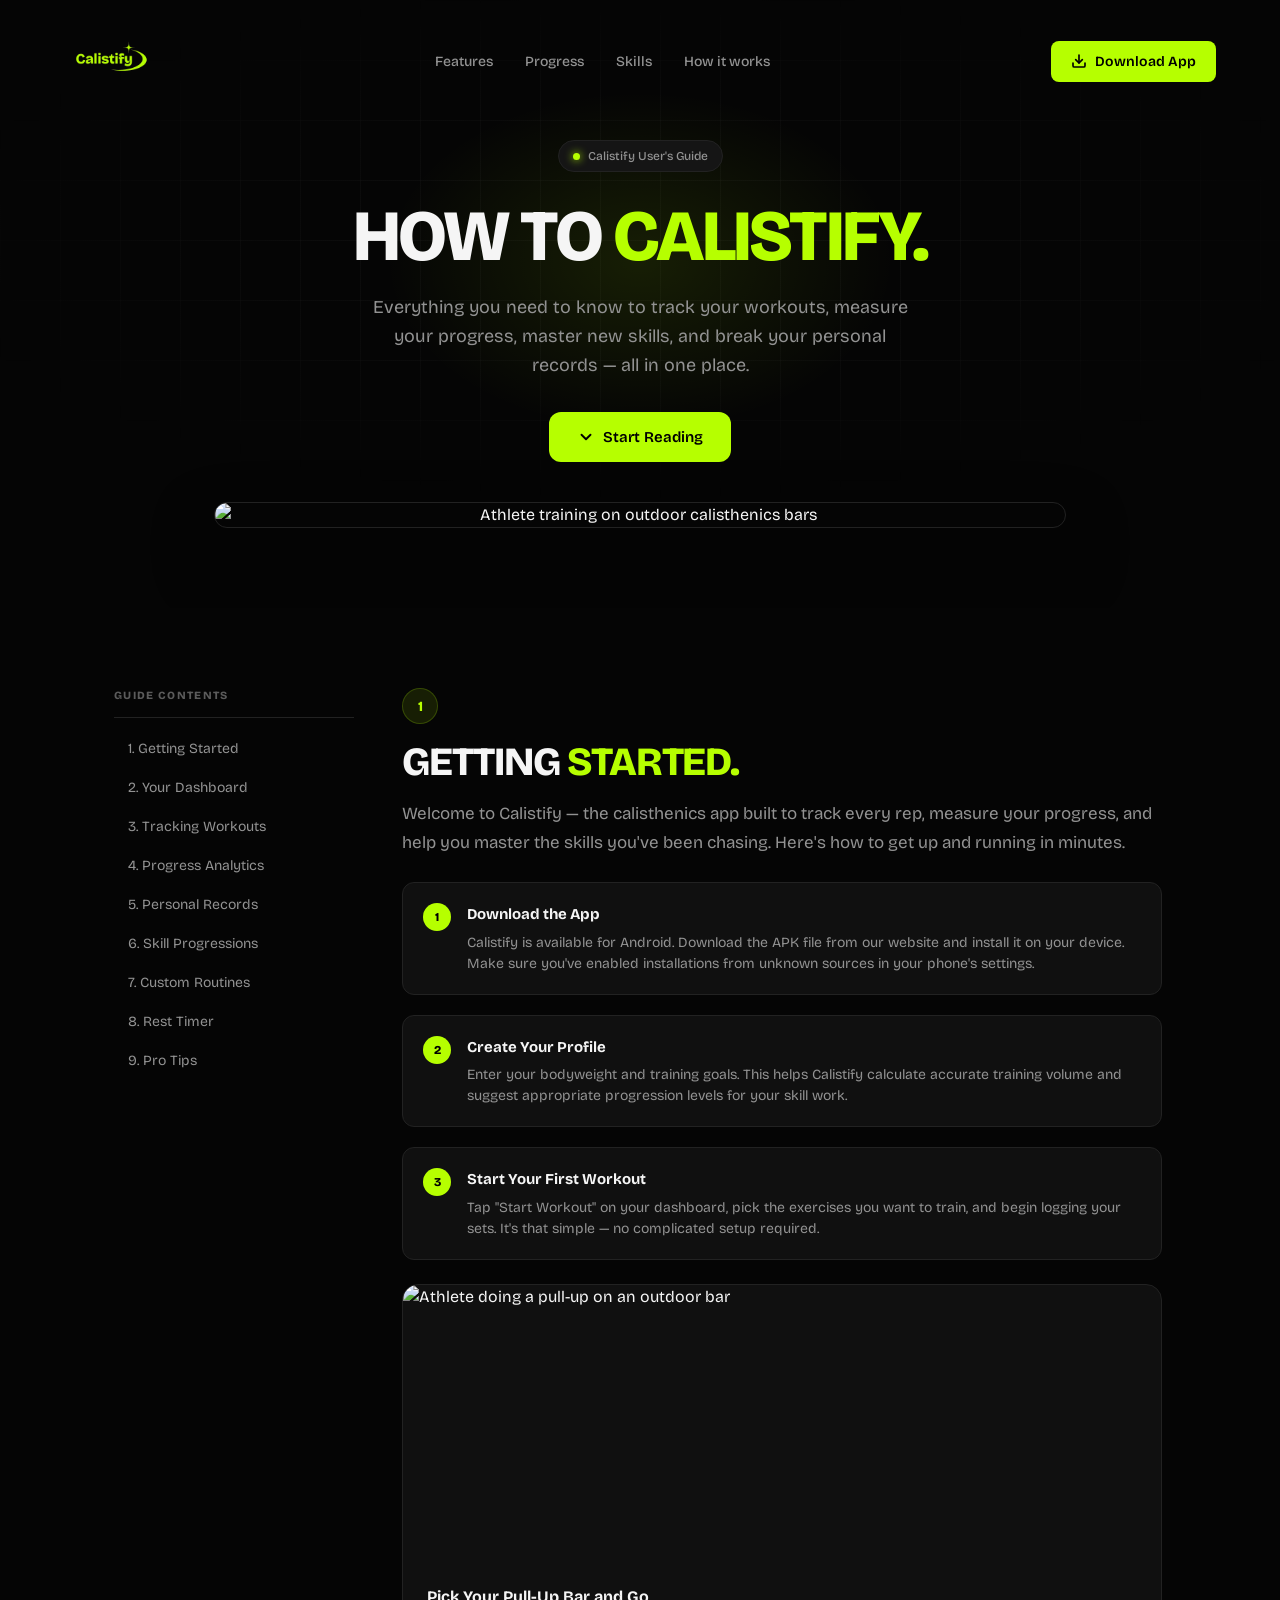
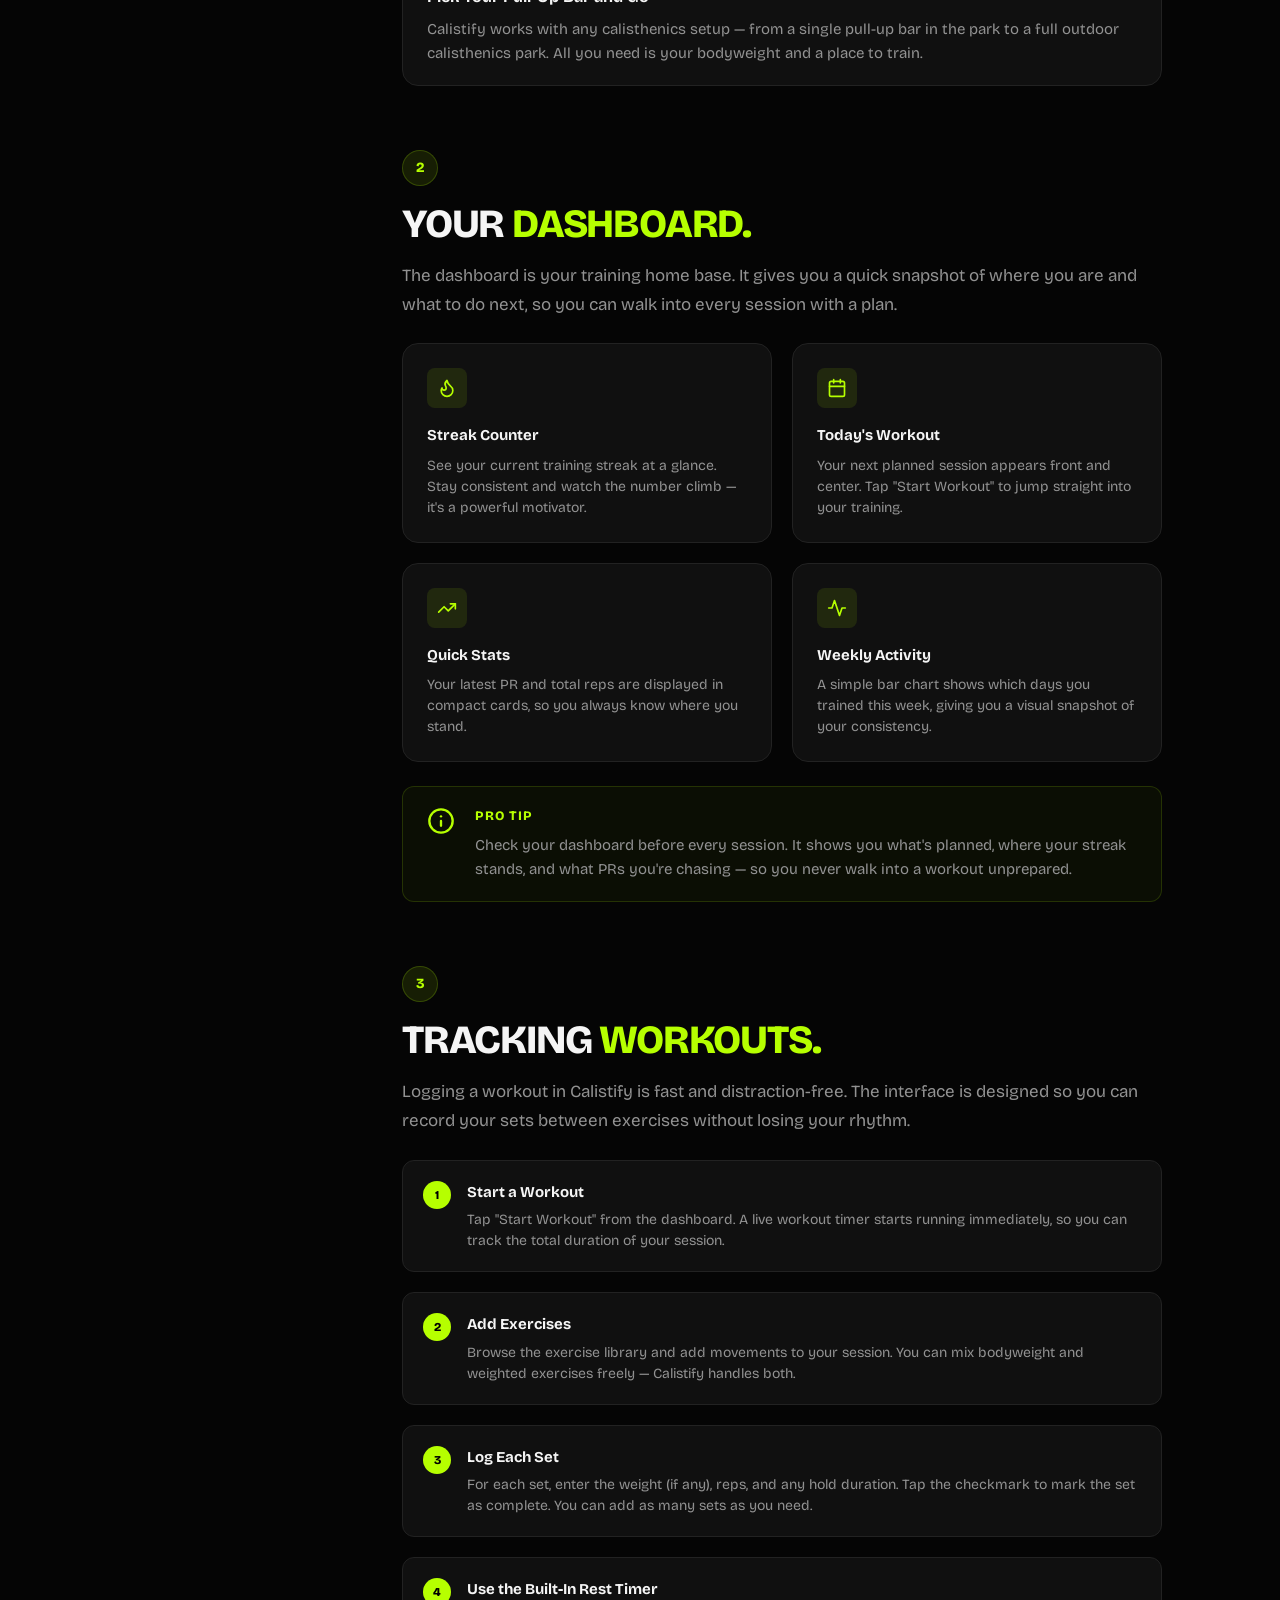
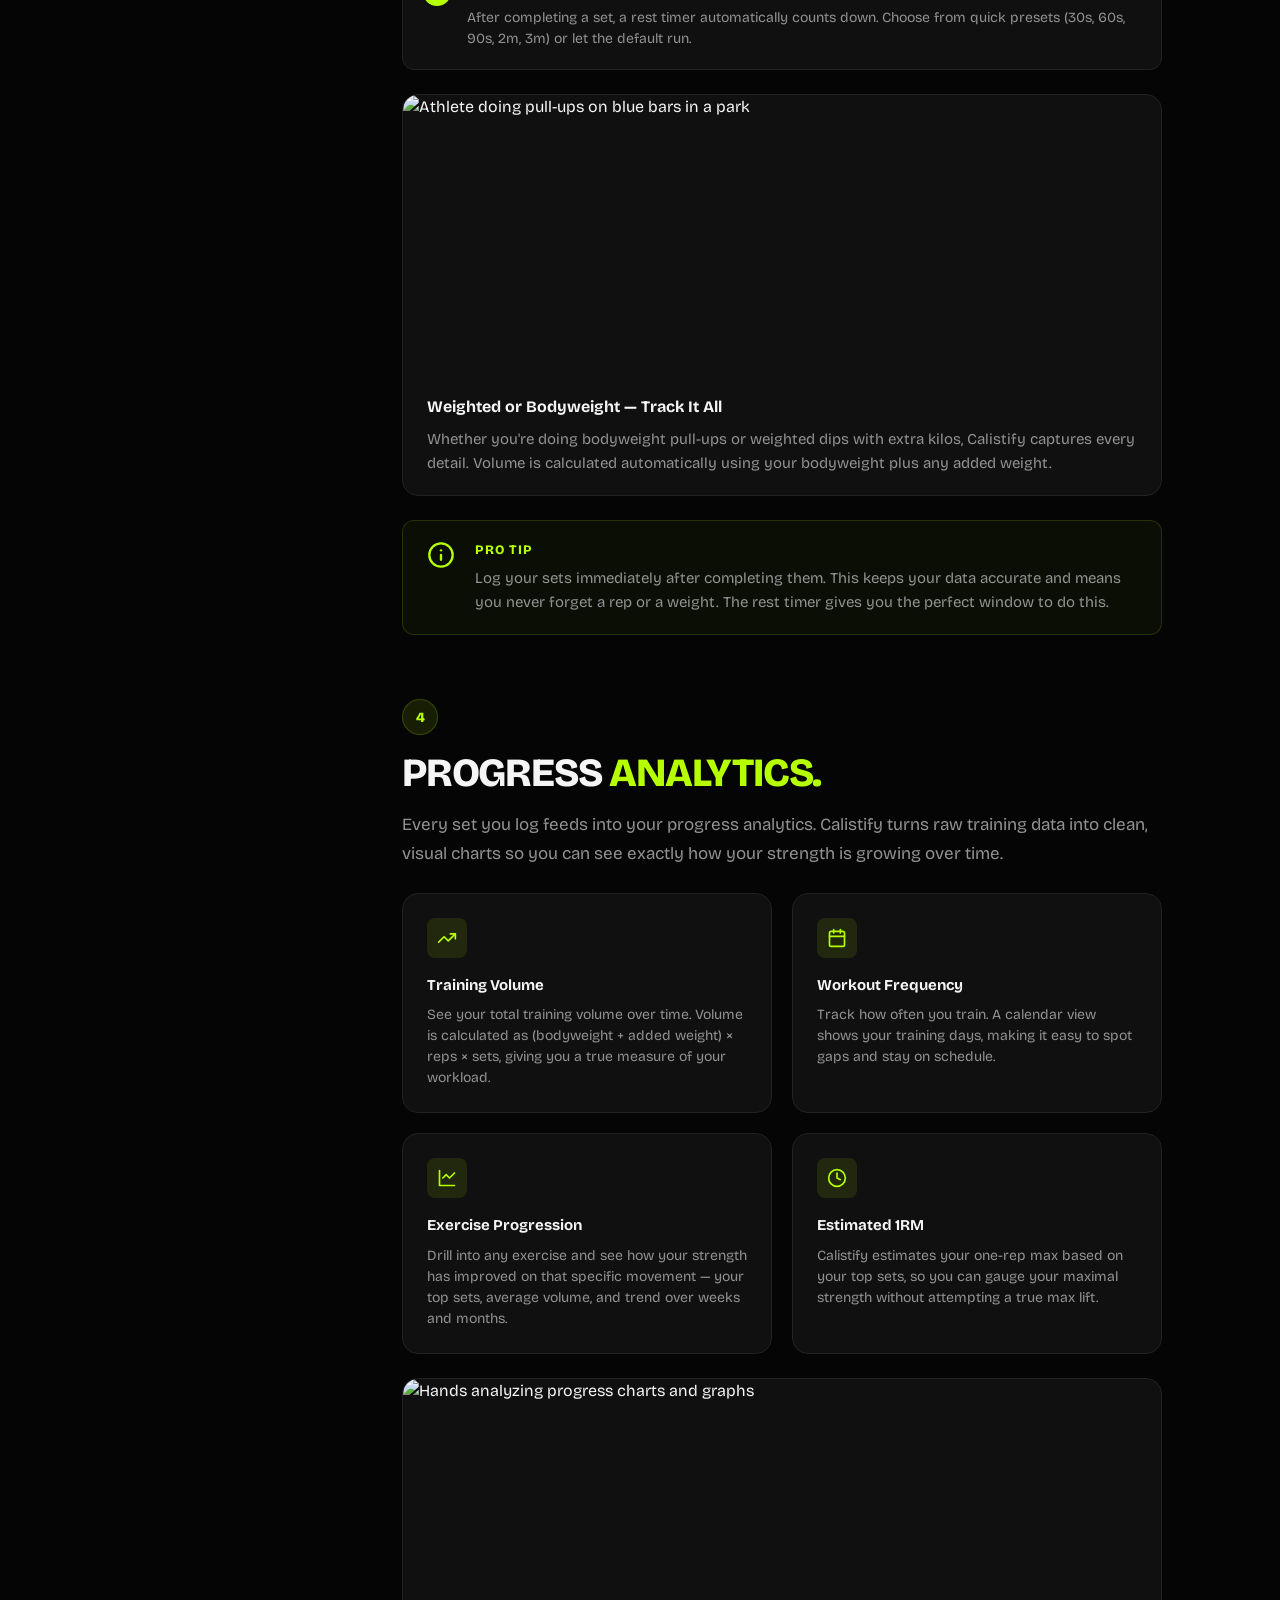
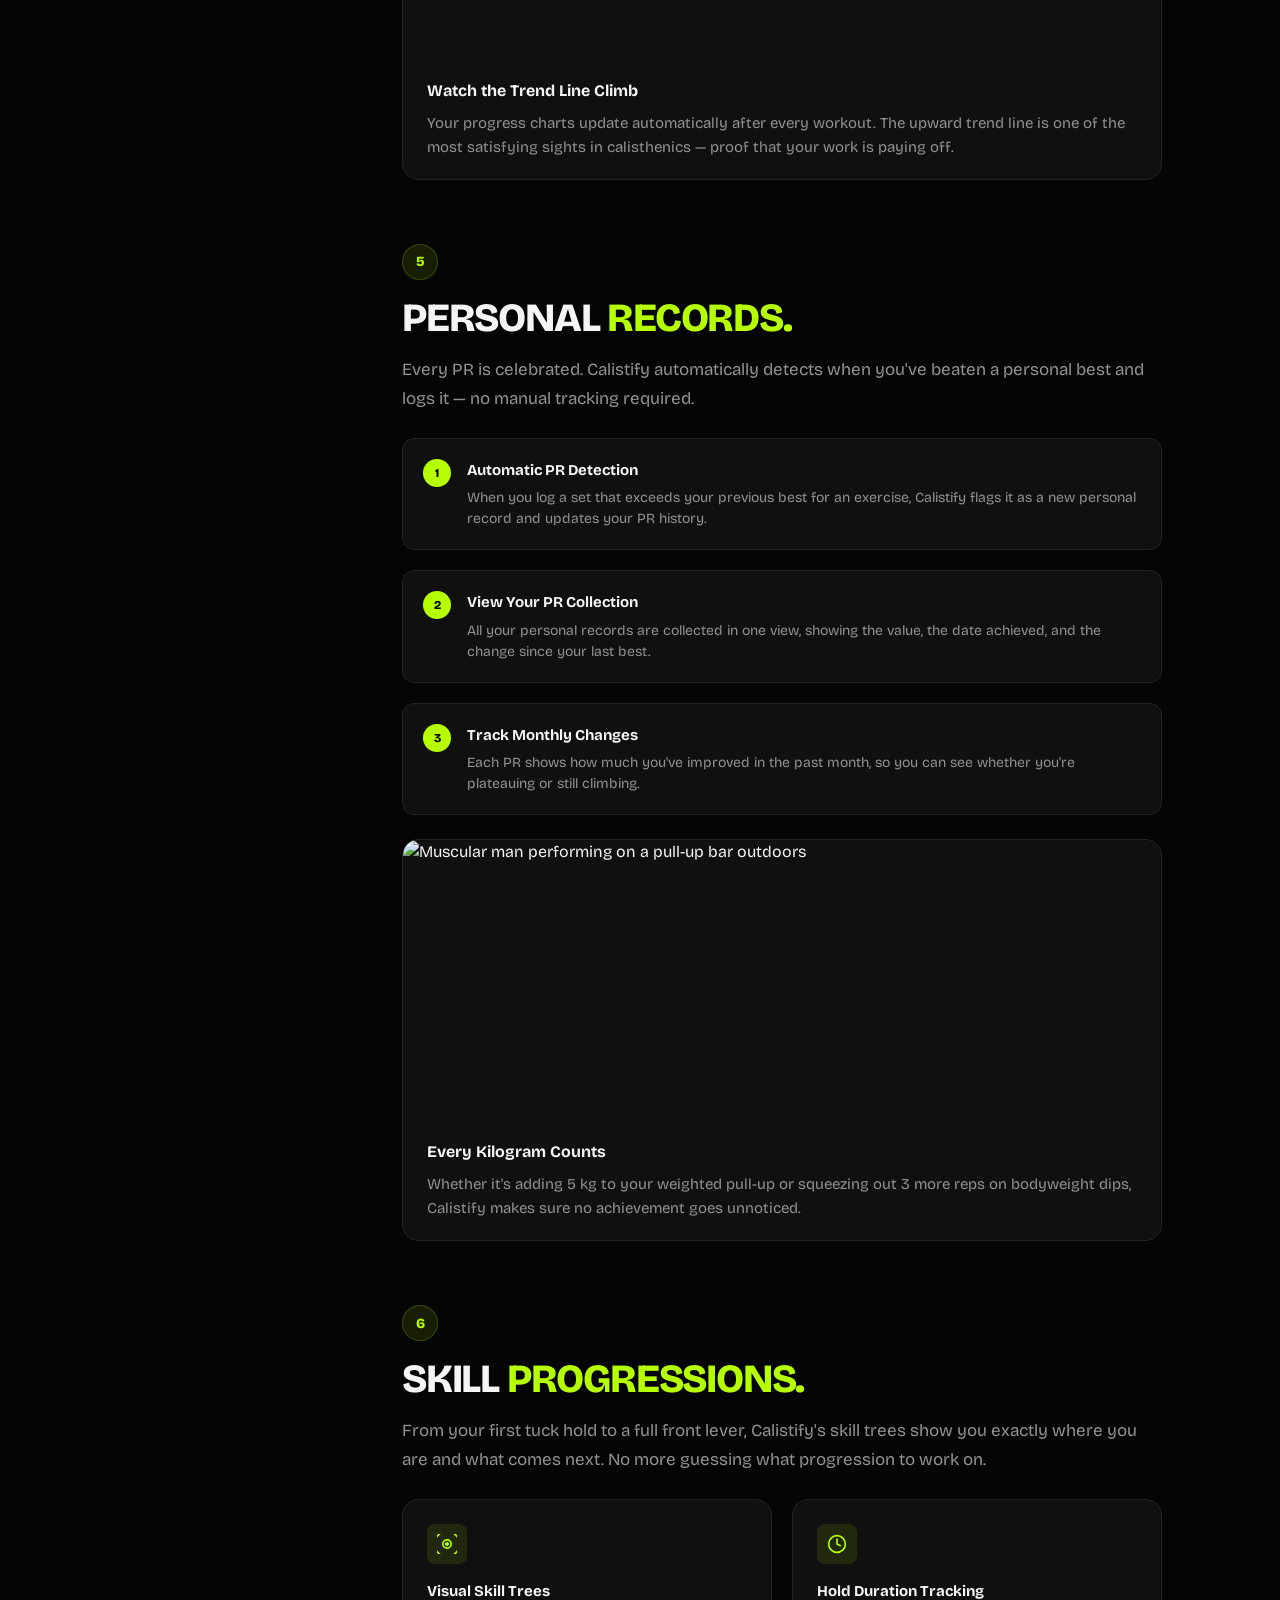
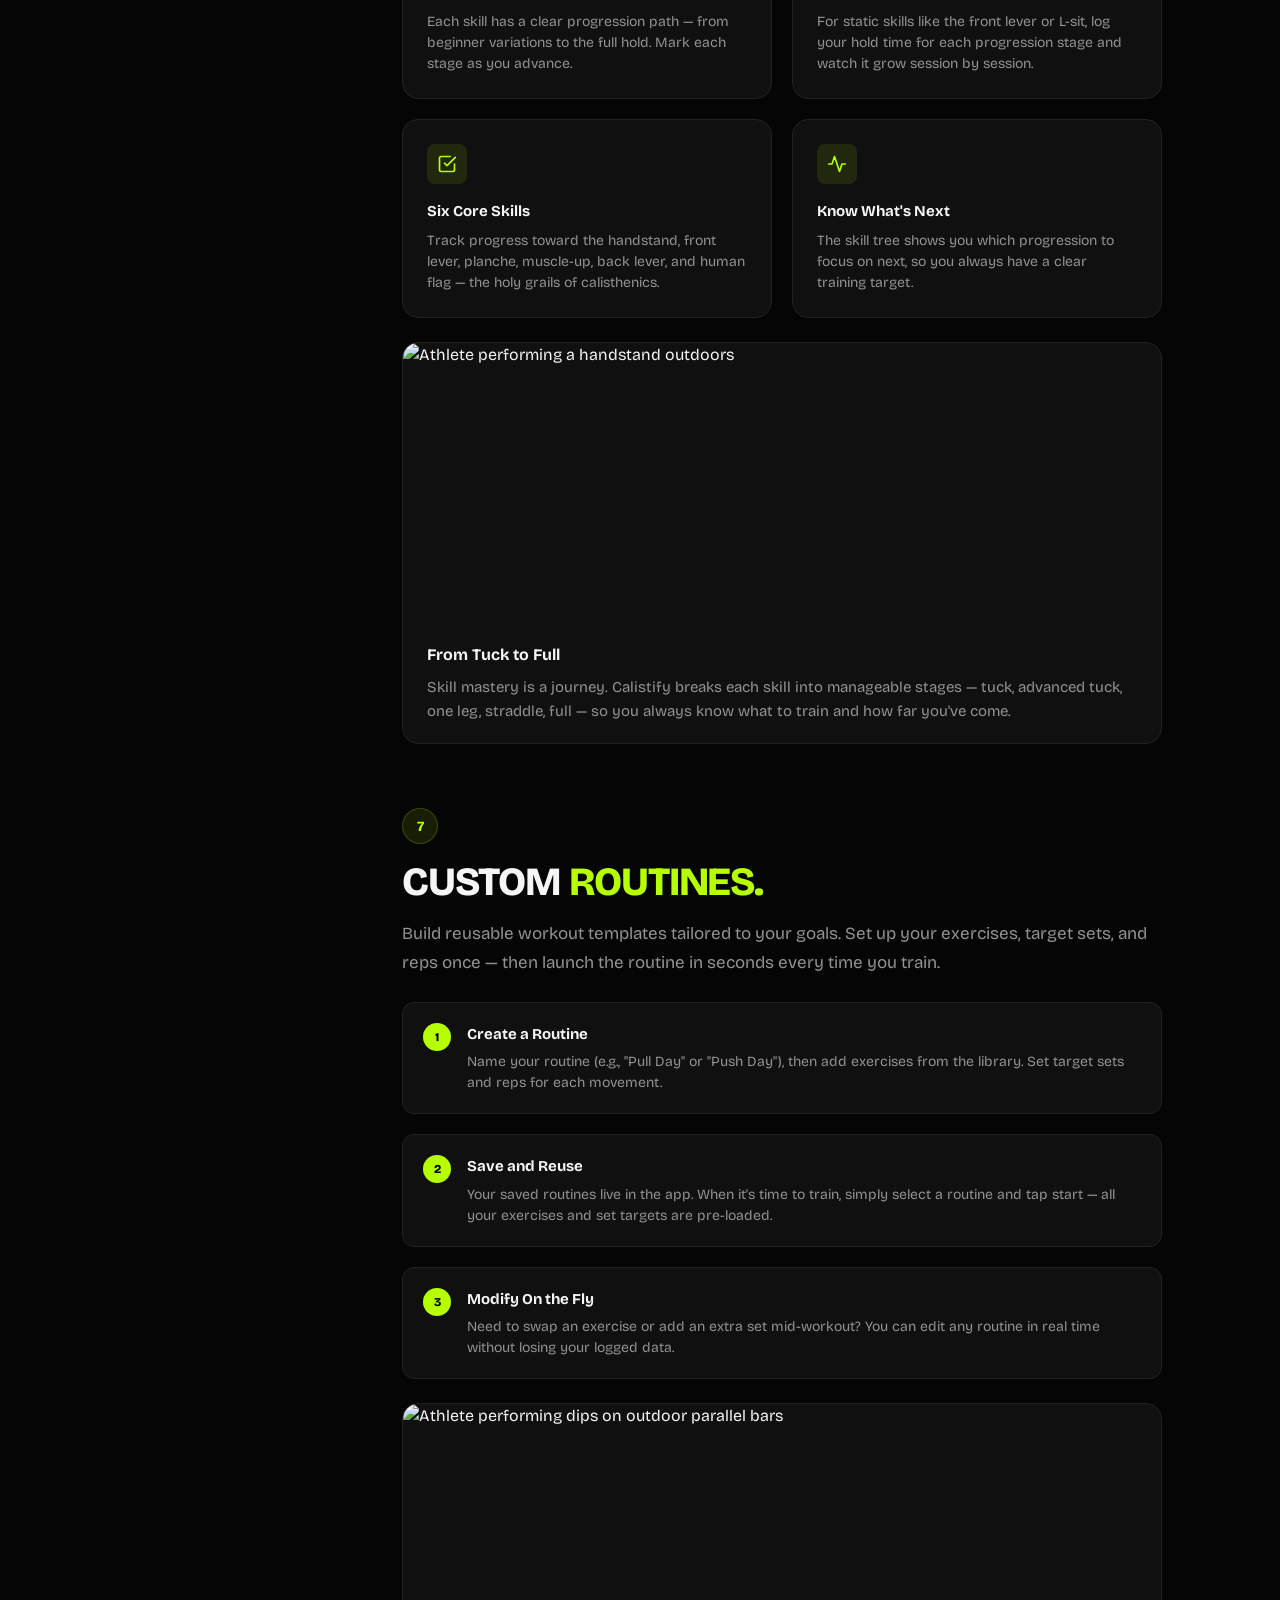
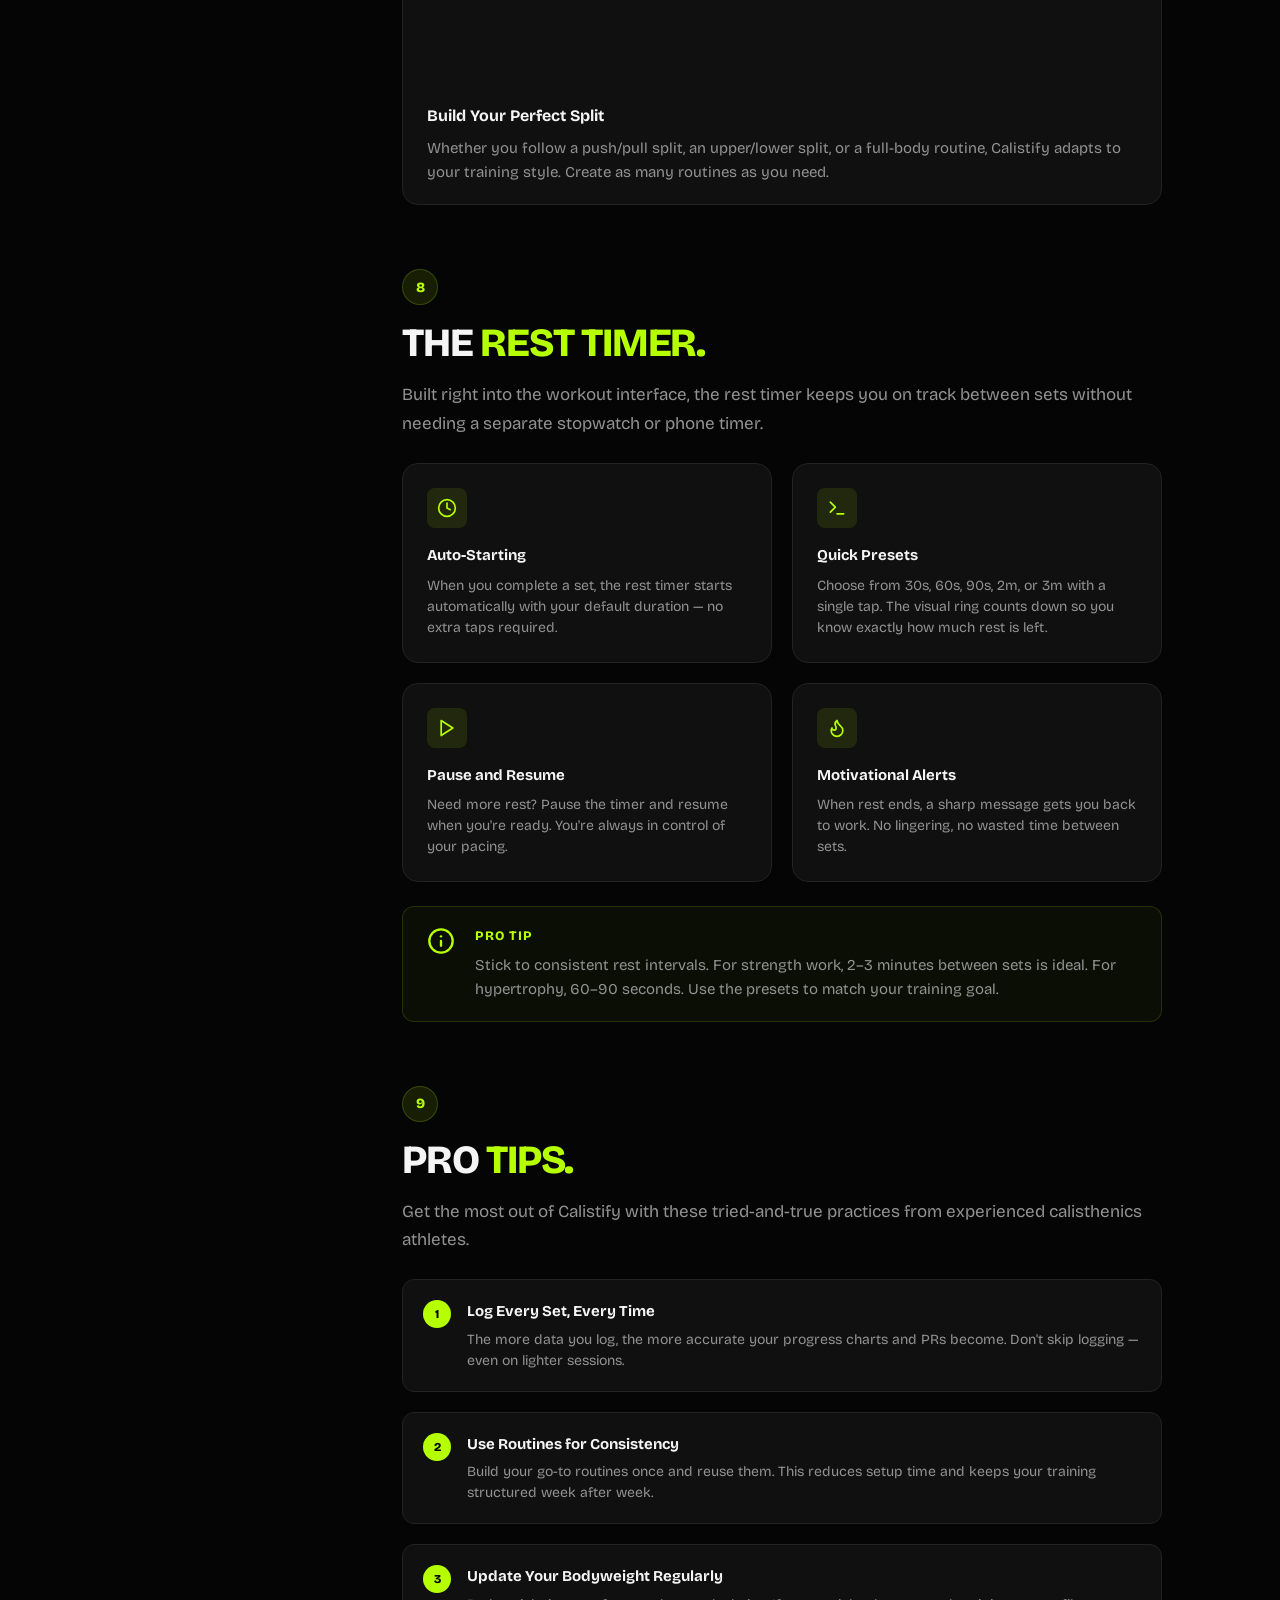
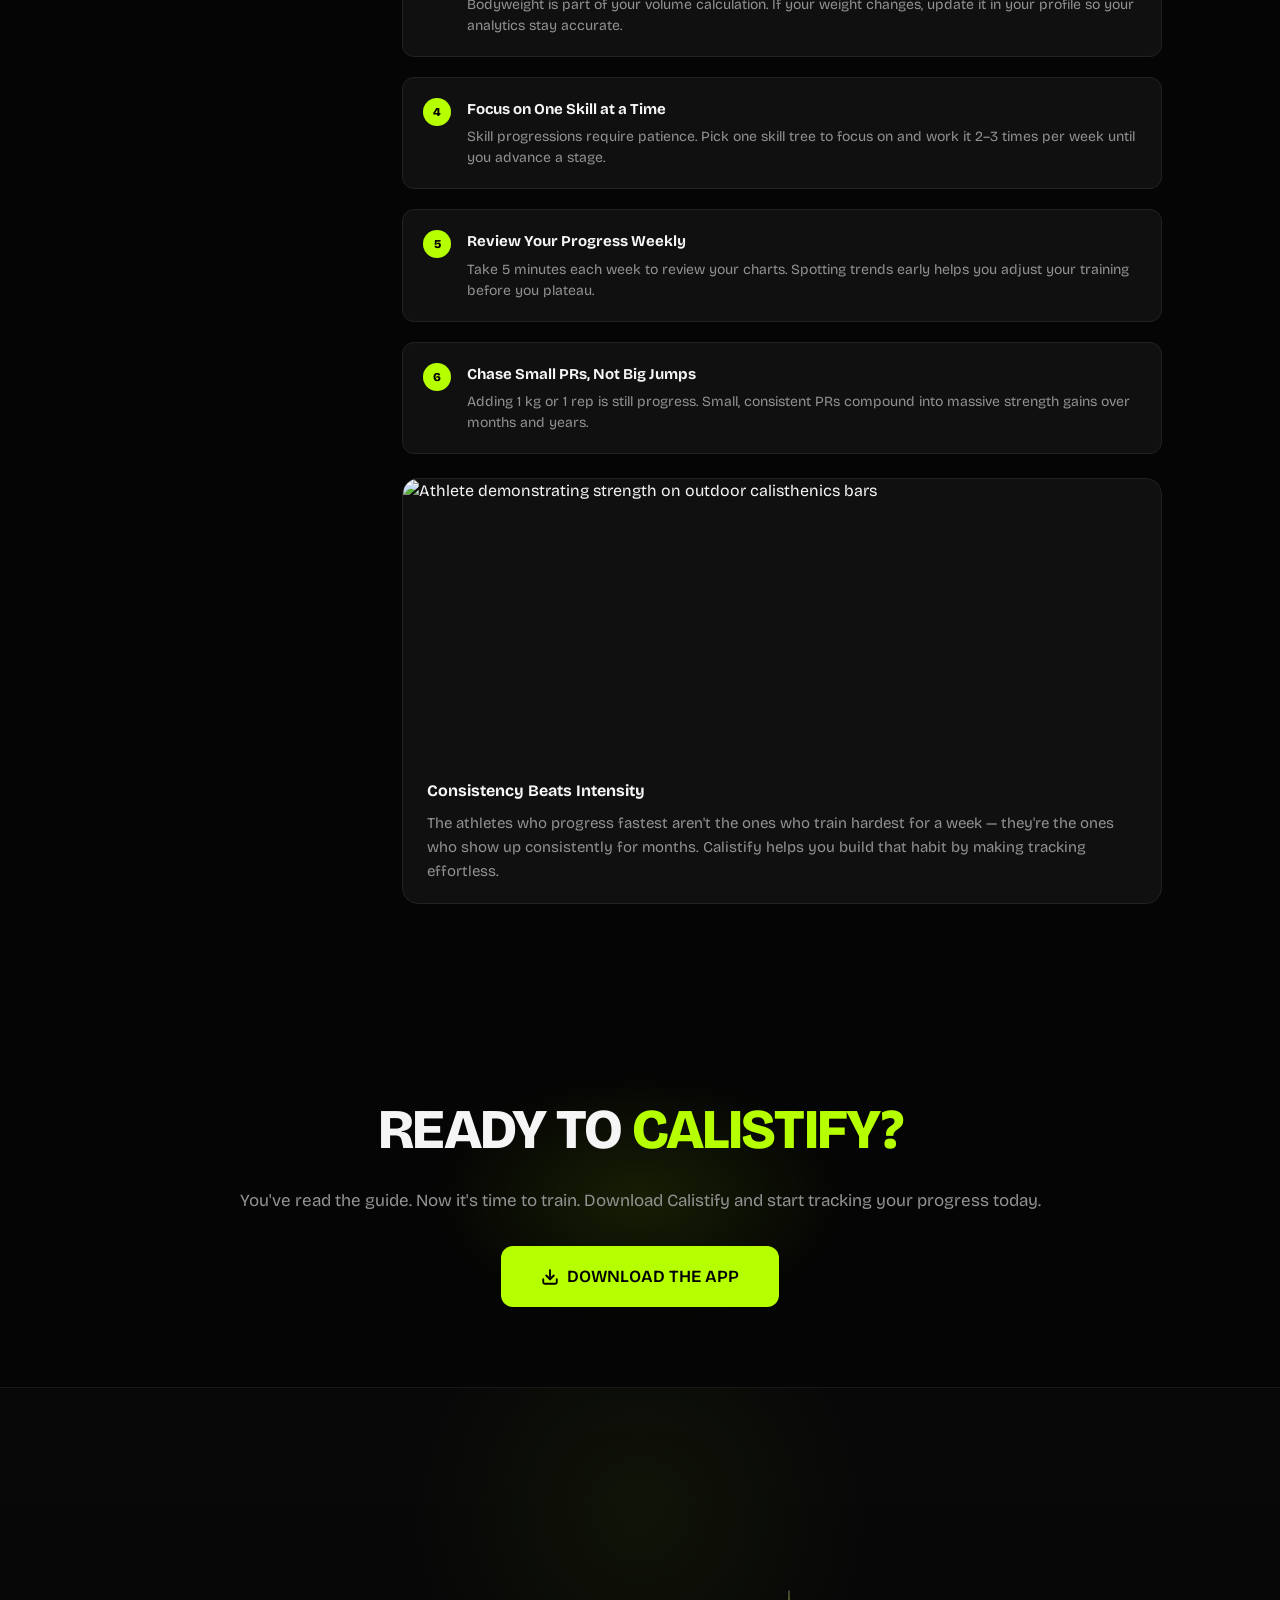
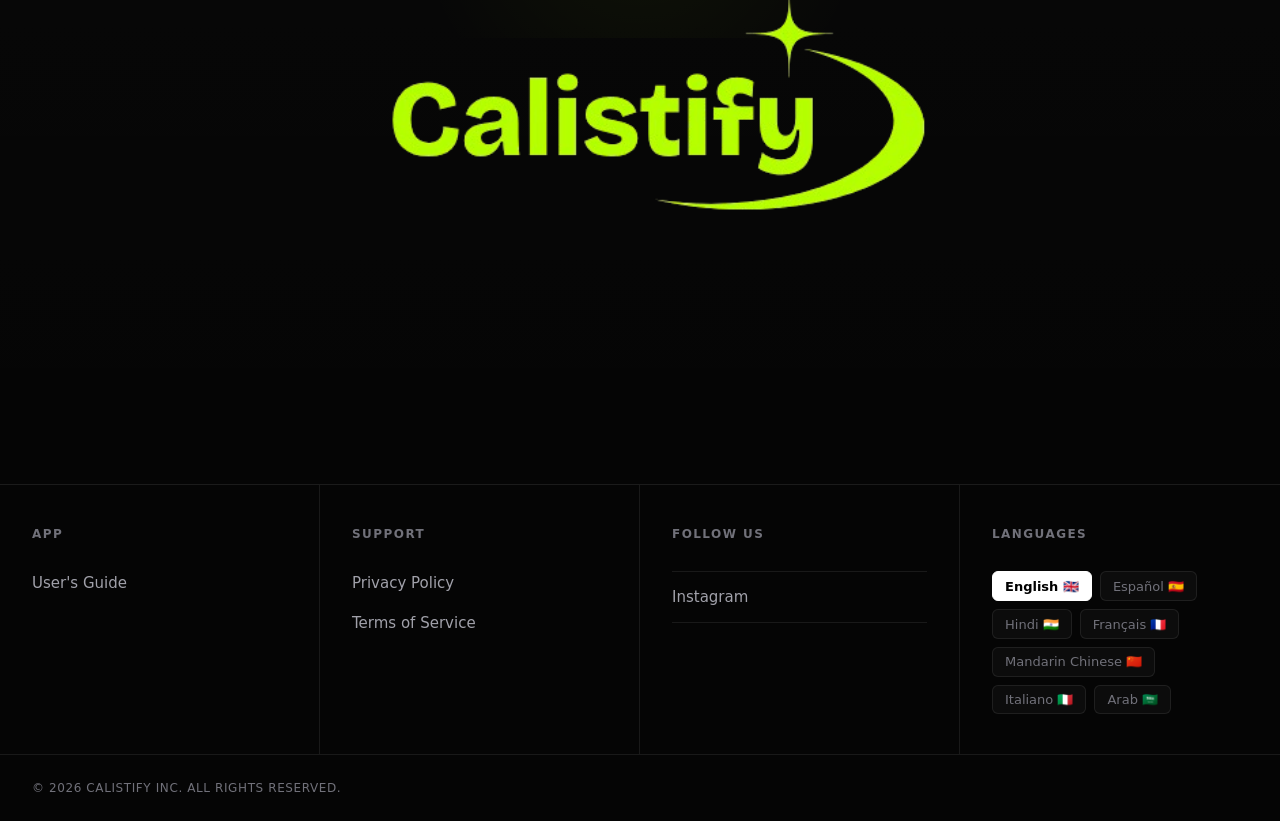
==== guide.html @ f13602c7 "Added guide.html" ====
<!doctype html>
<html lang="en">
<head>
    <meta charset="UTF-8" />
    <link rel="icon" type="image/svg+xml" href="./public/logo.png" />
    <meta name="viewport" content="width=device-width, initial-scale=1.0, viewport-fit=cover" />
    <title>User's Guide — Calistify</title>
    <meta name="description" content="Learn how to get the most out of Calistify — track workouts, monitor progress, master skills, and crush your personal records." />
    <link rel="preconnect" href="https://fonts.googleapis.com">
    <link rel="preconnect" href="https://fonts.gstatic.com" crossorigin>
    <link href="https://fonts.googleapis.com/css2?family=Bricolage+Grotesque:opsz,wght@12..96,200..800&display=swap" rel="stylesheet">
    <link rel="stylesheet" href="./css/style.css" />
</head>
<body>
    <!-- ============ NAVBAR ============ -->
    <nav id="navbar" class="navbar">
      <div class="nav-container">
        <a href="index.html#hero" class="nav-logo" aria-label="Calistify home">
          <img width="90" height="90" src="./public/logo-transparent.png" alt="Calistify logo" class="logo-icon" />
        </a>
        <div class="nav-links" id="navLinks">
          <a href="index.html#features" class="nav-link">Features</a>
          <a href="index.html#progress" class="nav-link">Progress</a>
          <a href="index.html#skills" class="nav-link">Skills</a>
          <a href="index.html#how-it-works" class="nav-link">How it works</a>
          <a href="index.html#download" class="nav-cta-mobile">Download App</a>
        </div>
        <a href="index.html#download" class="nav-cta">
          <svg width="16" height="16" viewBox="0 0 24 24" fill="none" stroke="currentColor" stroke-width="2.5" stroke-linecap="round" stroke-linejoin="round" aria-hidden="true"><path d="M21 15v4a2 2 0 0 1-2 2H5a2 2 0 0 1-2-2v-4"/><polyline points="7 10 12 15 17 10"/><line x1="12" y1="15" x2="12" y2="3"/></svg>
          Download App
        </a>
        <button class="nav-hamburger" id="hamburger" aria-label="Toggle menu" aria-expanded="false">
          <span></span><span></span><span></span>
        </button>
      </div>
    </nav>

    <!-- ============ GUIDE HERO ============ -->
    <section class="guide-hero">
      <div class="guide-hero-bg"></div>
      <div class="guide-hero-glow"></div>
      <div class="guide-hero-content">
        <div class="hero-badge reveal" style="margin: 0 auto 1.75rem;">
          <span class="pulse-dot"></span>
          <span>Calistify User's Guide</span>
        </div>
        <h1 class="guide-hero-title reveal" style="--delay:0.1s">
          HOW TO <span class="lime">CALISTIFY.</span>
        </h1>
        <p class="guide-hero-subtitle reveal" style="--delay:0.2s">
          Everything you need to know to track your workouts, measure your progress, master new skills, and break your personal records — all in one place.
        </p>
        <div class="reveal" style="--delay:0.3s">
          <a href="#getting-started" class="btn btn-primary">
            <svg width="18" height="18" viewBox="0 0 24 24" fill="none" stroke="currentColor" stroke-width="2.5" stroke-linecap="round" stroke-linejoin="round"><polyline points="6 9 12 15 18 9"/></svg>
            Start Reading
          </a>
        </div>
      </div>
      <div class="guide-hero-img reveal" style="--delay:0.4s">
        <img src="https://images.pexels.com/photos/8520080/pexels-photo-8520080.jpeg?auto=compress&cs=tinysrgb&h=650&w=940" alt="Athlete training on outdoor calisthenics bars" />
      </div>
    </section>

    <!-- ============ GUIDE BODY ============ -->
    <section class="guide-body">
      <div class="guide-layout">
        <!-- Sidebar -->
        <aside class="guide-sidebar">
          <p class="guide-sidebar-title">GUIDE CONTENTS</p>
          <ul id="guideNav">
            <li><a href="#gs-started" class="active">1. Getting Started</a></li>
            <li><a href="#gs-dashboard">2. Your Dashboard</a></li>
            <li><a href="#gs-tracking">3. Tracking Workouts</a></li>
            <li><a href="#gs-progress">4. Progress Analytics</a></li>
            <li><a href="#gs-records">5. Personal Records</a></li>
            <li><a href="#gs-skills">6. Skill Progressions</a></li>
            <li><a href="#gs-routines">7. Custom Routines</a></li>
            <li><a href="#gs-rest-timer">8. Rest Timer</a></li>
            <li><a href="#gs-tips">9. Pro Tips</a></li>
          </ul>
        </aside>

        <!-- Main content -->
        <div class="guide-content">
          <!-- 1. Getting Started -->
          <div class="guide-section reveal" id="gs-started">
            <span class="guide-section-num">1</span>
            <h2>GETTING <span class="lime">STARTED.</span></h2>
            <p>Welcome to Calistify — the calisthenics app built to track every rep, measure your progress, and help you master the skills you've been chasing. Here's how to get up and running in minutes.</p>

            <div class="guide-steps">
              <div class="guide-step">
                <span class="guide-step-num">1</span>
                <div class="guide-step-body">
                  <h4>Download the App</h4>
                  <p>Calistify is available for Android. Download the APK file from our website and install it on your device. Make sure you've enabled installations from unknown sources in your phone's settings.</p>
                </div>
              </div>
              <div class="guide-step">
                <span class="guide-step-num">2</span>
                <div class="guide-step-body">
                  <h4>Create Your Profile</h4>
                  <p>Enter your bodyweight and training goals. This helps Calistify calculate accurate training volume and suggest appropriate progression levels for your skill work.</p>
                </div>
              </div>
              <div class="guide-step">
                <span class="guide-step-num">3</span>
                <div class="guide-step-body">
                  <h4>Start Your First Workout</h4>
                  <p>Tap "Start Workout" on your dashboard, pick the exercises you want to train, and begin logging your sets. It's that simple — no complicated setup required.</p>
                </div>
              </div>
            </div>

            <div class="guide-img-card">
              <img src="https://images.pexels.com/photos/4803667/pexels-photo-4803667.jpeg?auto=compress&cs=tinysrgb&h=650&w=940" alt="Athlete doing a pull-up on an outdoor bar" />
              <div class="guide-img-card-body">
                <h4>Pick Your Pull-Up Bar and Go</h4>
                <p>Calistify works with any calisthenics setup — from a single pull-up bar in the park to a full outdoor calisthenics park. All you need is your bodyweight and a place to train.</p>
              </div>
            </div>
          </div>

          <!-- 2. Dashboard -->
          <div class="guide-section reveal" id="gs-dashboard">
            <span class="guide-section-num">2</span>
            <h2>YOUR <span class="lime">DASHBOARD.</span></h2>
            <p>The dashboard is your training home base. It gives you a quick snapshot of where you are and what to do next, so you can walk into every session with a plan.</p>

            <div class="guide-feature-grid">
              <div class="guide-feature-card">
                <div class="guide-feature-icon">
                  <svg width="20" height="20" viewBox="0 0 24 24" fill="none" stroke="currentColor" stroke-width="2" stroke-linecap="round" stroke-linejoin="round"><path d="M8.5 14.5A2.5 2.5 0 0 0 11 12c0-1.38-.5-2-1-3-1.072-2.143-.224-4.054 2-6 .5 2.5 2 4.9 4 6.5 2 1.6 3 3.5 3 5.5a7 7 0 1 1-14 0c0-1.153.433-2.294 1-3a2.5 2.5 0 0 0 2.5 2.5z"/></svg>
                </div>
                <h4>Streak Counter</h4>
                <p>See your current training streak at a glance. Stay consistent and watch the number climb — it's a powerful motivator.</p>
              </div>
              <div class="guide-feature-card">
                <div class="guide-feature-icon">
                  <svg width="20" height="20" viewBox="0 0 24 24" fill="none" stroke="currentColor" stroke-width="2" stroke-linecap="round" stroke-linejoin="round"><rect x="3" y="4" width="18" height="18" rx="2" ry="2"/><line x1="16" y1="2" x2="16" y2="6"/><line x1="8" y1="2" x2="8" y2="6"/><line x1="3" y1="10" x2="21" y2="10"/></svg>
                </div>
                <h4>Today's Workout</h4>
                <p>Your next planned session appears front and center. Tap "Start Workout" to jump straight into your training.</p>
              </div>
              <div class="guide-feature-card">
                <div class="guide-feature-icon">
                  <svg width="20" height="20" viewBox="0 0 24 24" fill="none" stroke="currentColor" stroke-width="2" stroke-linecap="round" stroke-linejoin="round"><polyline points="22 7 13.5 15.5 8.5 10.5 2 17"/><polyline points="16 7 22 7 22 13"/></svg>
                </div>
                <h4>Quick Stats</h4>
                <p>Your latest PR and total reps are displayed in compact cards, so you always know where you stand.</p>
              </div>
              <div class="guide-feature-card">
                <div class="guide-feature-icon">
                  <svg width="20" height="20" viewBox="0 0 24 24" fill="none" stroke="currentColor" stroke-width="2" stroke-linecap="round" stroke-linejoin="round"><path d="M22 12h-4l-3 9L9 3l-3 9H2"/></svg>
                </div>
                <h4>Weekly Activity</h4>
                <p>A simple bar chart shows which days you trained this week, giving you a visual snapshot of your consistency.</p>
              </div>
            </div>

            <div class="guide-tip">
              <div class="guide-tip-icon">
                <svg width="28" height="28" viewBox="0 0 24 24" fill="none" stroke="currentColor" stroke-width="2" stroke-linecap="round" stroke-linejoin="round"><circle cx="12" cy="12" r="10"/><line x1="12" y1="16" x2="12" y2="12"/><line x1="12" y1="8" x2="12.01" y2="8"/></svg>
              </div>
              <div class="guide-tip-body">
                <h4>PRO TIP</h4>
                <p>Check your dashboard before every session. It shows you what's planned, where your streak stands, and what PRs you're chasing — so you never walk into a workout unprepared.</p>
              </div>
            </div>
          </div>

          <!-- 3. Tracking Workouts -->
          <div class="guide-section reveal" id="gs-tracking">
            <span class="guide-section-num">3</span>
            <h2>TRACKING <span class="lime">WORKOUTS.</span></h2>
            <p>Logging a workout in Calistify is fast and distraction-free. The interface is designed so you can record your sets between exercises without losing your rhythm.</p>

            <div class="guide-steps">
              <div class="guide-step">
                <span class="guide-step-num">1</span>
                <div class="guide-step-body">
                  <h4>Start a Workout</h4>
                  <p>Tap "Start Workout" from the dashboard. A live workout timer starts running immediately, so you can track the total duration of your session.</p>
                </div>
              </div>
              <div class="guide-step">
                <span class="guide-step-num">2</span>
                <div class="guide-step-body">
                  <h4>Add Exercises</h4>
                  <p>Browse the exercise library and add movements to your session. You can mix bodyweight and weighted exercises freely — Calistify handles both.</p>
                </div>
              </div>
              <div class="guide-step">
                <span class="guide-step-num">3</span>
                <div class="guide-step-body">
                  <h4>Log Each Set</h4>
                  <p>For each set, enter the weight (if any), reps, and any hold duration. Tap the checkmark to mark the set as complete. You can add as many sets as you need.</p>
                </div>
              </div>
              <div class="guide-step">
                <span class="guide-step-num">4</span>
                <div class="guide-step-body">
                  <h4>Use the Built-In Rest Timer</h4>
                  <p>After completing a set, a rest timer automatically counts down. Choose from quick presets (30s, 60s, 90s, 2m, 3m) or let the default run.</p>
                </div>
              </div>
            </div>

            <div class="guide-img-card">
              <img src="https://images.pexels.com/photos/4803694/pexels-photo-4803694.jpeg?auto=compress&cs=tinysrgb&h=650&w=940" alt="Athlete doing pull-ups on blue bars in a park" />
              <div class="guide-img-card-body">
                <h4>Weighted or Bodyweight — Track It All</h4>
                <p>Whether you're doing bodyweight pull-ups or weighted dips with extra kilos, Calistify captures every detail. Volume is calculated automatically using your bodyweight plus any added weight.</p>
              </div>
            </div>

            <div class="guide-tip">
              <div class="guide-tip-icon">
                <svg width="28" height="28" viewBox="0 0 24 24" fill="none" stroke="currentColor" stroke-width="2" stroke-linecap="round" stroke-linejoin="round"><circle cx="12" cy="12" r="10"/><line x1="12" y1="16" x2="12" y2="12"/><line x1="12" y1="8" x2="12.01" y2="8"/></svg>
              </div>
              <div class="guide-tip-body">
                <h4>PRO TIP</h4>
                <p>Log your sets immediately after completing them. This keeps your data accurate and means you never forget a rep or a weight. The rest timer gives you the perfect window to do this.</p>
              </div>
            </div>
          </div>

          <!-- 4. Progress Analytics -->
          <div class="guide-section reveal" id="gs-progress">
            <span class="guide-section-num">4</span>
            <h2>PROGRESS <span class="lime">ANALYTICS.</span></h2>
            <p>Every set you log feeds into your progress analytics. Calistify turns raw training data into clean, visual charts so you can see exactly how your strength is growing over time.</p>

            <div class="guide-feature-grid">
              <div class="guide-feature-card">
                <div class="guide-feature-icon">
                  <svg width="20" height="20" viewBox="0 0 24 24" fill="none" stroke="currentColor" stroke-width="2" stroke-linecap="round" stroke-linejoin="round"><polyline points="22 7 13.5 15.5 8.5 10.5 2 17"/><polyline points="16 7 22 7 22 13"/></svg>
                </div>
                <h4>Training Volume</h4>
                <p>See your total training volume over time. Volume is calculated as (bodyweight + added weight) × reps × sets, giving you a true measure of your workload.</p>
              </div>
              <div class="guide-feature-card">
                <div class="guide-feature-icon">
                  <svg width="20" height="20" viewBox="0 0 24 24" fill="none" stroke="currentColor" stroke-width="2" stroke-linecap="round" stroke-linejoin="round"><rect x="3" y="4" width="18" height="18" rx="2" ry="2"/><line x1="16" y1="2" x2="16" y2="6"/><line x1="8" y1="2" x2="8" y2="6"/><line x1="3" y1="10" x2="21" y2="10"/></svg>
                </div>
                <h4>Workout Frequency</h4>
                <p>Track how often you train. A calendar view shows your training days, making it easy to spot gaps and stay on schedule.</p>
              </div>
              <div class="guide-feature-card">
                <div class="guide-feature-icon">
                  <svg width="20" height="20" viewBox="0 0 24 24" fill="none" stroke="currentColor" stroke-width="2" stroke-linecap="round" stroke-linejoin="round"><path d="M3 3v18h18"/><polyline points="7 12 11 8 15 12 21 6"/></svg>
                </div>
                <h4>Exercise Progression</h4>
                <p>Drill into any exercise and see how your strength has improved on that specific movement — your top sets, average volume, and trend over weeks and months.</p>
              </div>
              <div class="guide-feature-card">
                <div class="guide-feature-icon">
                  <svg width="20" height="20" viewBox="0 0 24 24" fill="none" stroke="currentColor" stroke-width="2" stroke-linecap="round" stroke-linejoin="round"><circle cx="12" cy="12" r="10"/><polyline points="12 6 12 12 16 14"/></svg>
                </div>
                <h4>Estimated 1RM</h4>
                <p>Calistify estimates your one-rep max based on your top sets, so you can gauge your maximal strength without attempting a true max lift.</p>
              </div>
            </div>

            <div class="guide-img-card">
              <img src="https://images.pexels.com/photos/7845340/pexels-photo-7845340.jpeg?auto=compress&cs=tinysrgb&h=650&w=940" alt="Hands analyzing progress charts and graphs" />
              <div class="guide-img-card-body">
                <h4>Watch the Trend Line Climb</h4>
                <p>Your progress charts update automatically after every workout. The upward trend line is one of the most satisfying sights in calisthenics — proof that your work is paying off.</p>
              </div>
            </div>
          </div>

          <!-- 5. Personal Records -->
          <div class="guide-section reveal" id="gs-records">
            <span class="guide-section-num">5</span>
            <h2>PERSONAL <span class="lime">RECORDS.</span></h2>
            <p>Every PR is celebrated. Calistify automatically detects when you've beaten a personal best and logs it — no manual tracking required.</p>

            <div class="guide-steps">
              <div class="guide-step">
                <span class="guide-step-num">1</span>
                <div class="guide-step-body">
                  <h4>Automatic PR Detection</h4>
                  <p>When you log a set that exceeds your previous best for an exercise, Calistify flags it as a new personal record and updates your PR history.</p>
                </div>
              </div>
              <div class="guide-step">
                <span class="guide-step-num">2</span>
                <div class="guide-step-body">
                  <h4>View Your PR Collection</h4>
                  <p>All your personal records are collected in one view, showing the value, the date achieved, and the change since your last best.</p>
                </div>
              </div>
              <div class="guide-step">
                <span class="guide-step-num">3</span>
                <div class="guide-step-body">
                  <h4>Track Monthly Changes</h4>
                  <p>Each PR shows how much you've improved in the past month, so you can see whether you're plateauing or still climbing.</p>
                </div>
              </div>
            </div>

            <div class="guide-img-card">
              <img src="https://images.pexels.com/photos/4090063/pexels-photo-4090063.jpeg?auto=compress&cs=tinysrgb&h=650&w=940" alt="Muscular man performing on a pull-up bar outdoors" />
              <div class="guide-img-card-body">
                <h4>Every Kilogram Counts</h4>
                <p>Whether it's adding 5 kg to your weighted pull-up or squeezing out 3 more reps on bodyweight dips, Calistify makes sure no achievement goes unnoticed.</p>
              </div>
            </div>
          </div>

          <!-- 6. Skill Progressions -->
          <div class="guide-section reveal" id="gs-skills">
            <span class="guide-section-num">6</span>
            <h2>SKILL <span class="lime">PROGRESSIONS.</span></h2>
            <p>From your first tuck hold to a full front lever, Calistify's skill trees show you exactly where you are and what comes next. No more guessing what progression to work on.</p>

            <div class="guide-feature-grid">
              <div class="guide-feature-card">
                <div class="guide-feature-icon">
                  <svg width="20" height="20" viewBox="0 0 24 24" fill="none" stroke="currentColor" stroke-width="2" stroke-linecap="round" stroke-linejoin="round"><circle cx="12" cy="12" r="15"/><circle cx="12" cy="12" r="5"/><circle cx="12" cy="12" r="1.5" fill="currentColor"/></svg>
                </div>
                <h4>Visual Skill Trees</h4>
                <p>Each skill has a clear progression path — from beginner variations to the full hold. Mark each stage as you advance.</p>
              </div>
              <div class="guide-feature-card">
                <div class="guide-feature-icon">
                  <svg width="20" height="20" viewBox="0 0 24 24" fill="none" stroke="currentColor" stroke-width="2" stroke-linecap="round" stroke-linejoin="round"><circle cx="12" cy="12" r="10"/><polyline points="12 6 12 12 16 14"/></svg>
                </div>
                <h4>Hold Duration Tracking</h4>
                <p>For static skills like the front lever or L-sit, log your hold time for each progression stage and watch it grow session by session.</p>
              </div>
              <div class="guide-feature-card">
                <div class="guide-feature-icon">
                  <svg width="20" height="20" viewBox="0 0 24 24" fill="none" stroke="currentColor" stroke-width="2" stroke-linecap="round" stroke-linejoin="round"><path d="M9 11l3 3L22 4"/><path d="M21 12v7a2 2 0 0 1-2 2H5a2 2 0 0 1-2-2V5a2 2 0 0 1 2-2h11"/></svg>
                </div>
                <h4>Six Core Skills</h4>
                <p>Track progress toward the handstand, front lever, planche, muscle-up, back lever, and human flag — the holy grails of calisthenics.</p>
              </div>
              <div class="guide-feature-card">
                <div class="guide-feature-icon">
                  <svg width="20" height="20" viewBox="0 0 24 24" fill="none" stroke="currentColor" stroke-width="2" stroke-linecap="round" stroke-linejoin="round"><path d="M22 12h-4l-3 9L9 3l-3 9H2"/></svg>
                </div>
                <h4>Know What's Next</h4>
                <p>The skill tree shows you which progression to focus on next, so you always have a clear training target.</p>
              </div>
            </div>

            <div class="guide-img-card">
              <img src="https://images.pexels.com/photos/4048236/pexels-photo-4048236.jpeg?auto=compress&cs=tinysrgb&h=650&w=940" alt="Athlete performing a handstand outdoors" />
              <div class="guide-img-card-body">
                <h4>From Tuck to Full</h4>
                <p>Skill mastery is a journey. Calistify breaks each skill into manageable stages — tuck, advanced tuck, one leg, straddle, full — so you always know what to train and how far you've come.</p>
              </div>
            </div>
          </div>

          <!-- 7. Custom Routines -->
          <div class="guide-section reveal" id="gs-routines">
            <span class="guide-section-num">7</span>
            <h2>CUSTOM <span class="lime">ROUTINES.</span></h2>
            <p>Build reusable workout templates tailored to your goals. Set up your exercises, target sets, and reps once — then launch the routine in seconds every time you train.</p>

            <div class="guide-steps">
              <div class="guide-step">
                <span class="guide-step-num">1</span>
                <div class="guide-step-body">
                  <h4>Create a Routine</h4>
                  <p>Name your routine (e.g., "Pull Day" or "Push Day"), then add exercises from the library. Set target sets and reps for each movement.</p>
                </div>
              </div>
              <div class="guide-step">
                <span class="guide-step-num">2</span>
                <div class="guide-step-body">
                  <h4>Save and Reuse</h4>
                  <p>Your saved routines live in the app. When it's time to train, simply select a routine and tap start — all your exercises and set targets are pre-loaded.</p>
                </div>
              </div>
              <div class="guide-step">
                <span class="guide-step-num">3</span>
                <div class="guide-step-body">
                  <h4>Modify On the Fly</h4>
                  <p>Need to swap an exercise or add an extra set mid-workout? You can edit any routine in real time without losing your logged data.</p>
                </div>
              </div>
            </div>

            <div class="guide-img-card">
              <img src="https://images.pexels.com/photos/4803712/pexels-photo-4803712.jpeg?auto=compress&cs=tinysrgb&h=650&w=940" alt="Athlete performing dips on outdoor parallel bars" />
              <div class="guide-img-card-body">
                <h4>Build Your Perfect Split</h4>
                <p>Whether you follow a push/pull split, an upper/lower split, or a full-body routine, Calistify adapts to your training style. Create as many routines as you need.</p>
              </div>
            </div>
          </div>

          <!-- 8. Rest Timer -->
          <div class="guide-section reveal" id="gs-rest-timer">
            <span class="guide-section-num">8</span>
            <h2>THE <span class="lime">REST TIMER.</span></h2>
            <p>Built right into the workout interface, the rest timer keeps you on track between sets without needing a separate stopwatch or phone timer.</p>

            <div class="guide-feature-grid">
              <div class="guide-feature-card">
                <div class="guide-feature-icon">
                  <svg width="20" height="20" viewBox="0 0 24 24" fill="none" stroke="currentColor" stroke-width="2" stroke-linecap="round" stroke-linejoin="round"><circle cx="12" cy="12" r="10"/><polyline points="12 6 12 12 16 14"/></svg>
                </div>
                <h4>Auto-Starting</h4>
                <p>When you complete a set, the rest timer starts automatically with your default duration — no extra taps required.</p>
              </div>
              <div class="guide-feature-card">
                <div class="guide-feature-icon">
                  <svg width="20" height="20" viewBox="0 0 24 24" fill="none" stroke="currentColor" stroke-width="2" stroke-linecap="round" stroke-linejoin="round"><polyline points="4 17 10 11 4 5"/><line x1="12" y1="19" x2="20" y2="19"/></svg>
                </div>
                <h4>Quick Presets</h4>
                <p>Choose from 30s, 60s, 90s, 2m, or 3m with a single tap. The visual ring counts down so you know exactly how much rest is left.</p>
              </div>
              <div class="guide-feature-card">
                <div class="guide-feature-icon">
                  <svg width="20" height="20" viewBox="0 0 24 24" fill="none" stroke="currentColor" stroke-width="2" stroke-linecap="round" stroke-linejoin="round"><polygon points="5 3 19 12 5 21 5 3"/></svg>
                </div>
                <h4>Pause and Resume</h4>
                <p>Need more rest? Pause the timer and resume when you're ready. You're always in control of your pacing.</p>
              </div>
              <div class="guide-feature-card">
                <div class="guide-feature-icon">
                  <svg width="20" height="20" viewBox="0 0 24 24" fill="none" stroke="currentColor" stroke-width="2" stroke-linecap="round" stroke-linejoin="round"><path d="M8.5 14.5A2.5 2.5 0 0 0 11 12c0-1.38-.5-2-1-3-1.072-2.143-.224-4.054 2-6 .5 2.5 2 4.9 4 6.5 2 1.6 3 3.5 3 5.5a7 7 0 1 1-14 0c0-1.153.433-2.294 1-3a2.5 2.5 0 0 0 2.5 2.5z"/></svg>
                </div>
                <h4>Motivational Alerts</h4>
                <p>When rest ends, a sharp message gets you back to work. No lingering, no wasted time between sets.</p>
              </div>
            </div>

            <div class="guide-tip">
              <div class="guide-tip-icon">
                <svg width="28" height="28" viewBox="0 0 24 24" fill="none" stroke="currentColor" stroke-width="2" stroke-linecap="round" stroke-linejoin="round"><circle cx="12" cy="12" r="10"/><line x1="12" y1="16" x2="12" y2="12"/><line x1="12" y1="8" x2="12.01" y2="8"/></svg>
              </div>
              <div class="guide-tip-body">
                <h4>PRO TIP</h4>
                <p>Stick to consistent rest intervals. For strength work, 2–3 minutes between sets is ideal. For hypertrophy, 60–90 seconds. Use the presets to match your training goal.</p>
              </div>
            </div>
          </div>

          <!-- 9. Pro Tips -->
          <div class="guide-section reveal" id="gs-tips">
            <span class="guide-section-num">9</span>
            <h2>PRO <span class="lime">TIPS.</span></h2>
            <p>Get the most out of Calistify with these tried-and-true practices from experienced calisthenics athletes.</p>

            <div class="guide-steps">
              <div class="guide-step">
                <span class="guide-step-num">1</span>
                <div class="guide-step-body">
                  <h4>Log Every Set, Every Time</h4>
                  <p>The more data you log, the more accurate your progress charts and PRs become. Don't skip logging — even on lighter sessions.</p>
                </div>
              </div>
              <div class="guide-step">
                <span class="guide-step-num">2</span>
                <div class="guide-step-body">
                  <h4>Use Routines for Consistency</h4>
                  <p>Build your go-to routines once and reuse them. This reduces setup time and keeps your training structured week after week.</p>
                </div>
              </div>
              <div class="guide-step">
                <span class="guide-step-num">3</span>
                <div class="guide-step-body">
                  <h4>Update Your Bodyweight Regularly</h4>
                  <p>Bodyweight is part of your volume calculation. If your weight changes, update it in your profile so your analytics stay accurate.</p>
                </div>
              </div>
              <div class="guide-step">
                <span class="guide-step-num">4</span>
                <div class="guide-step-body">
                  <h4>Focus on One Skill at a Time</h4>
                  <p>Skill progressions require patience. Pick one skill tree to focus on and work it 2–3 times per week until you advance a stage.</p>
                </div>
              </div>
              <div class="guide-step">
                <span class="guide-step-num">5</span>
                <div class="guide-step-body">
                  <h4>Review Your Progress Weekly</h4>
                  <p>Take 5 minutes each week to review your charts. Spotting trends early helps you adjust your training before you plateau.</p>
                </div>
              </div>
              <div class="guide-step">
                <span class="guide-step-num">6</span>
                <div class="guide-step-body">
                  <h4>Chase Small PRs, Not Big Jumps</h4>
                  <p>Adding 1 kg or 1 rep is still progress. Small, consistent PRs compound into massive strength gains over months and years.</p>
                </div>
              </div>
            </div>

            <div class="guide-img-card">
              <img src="https://images.pexels.com/photos/13993576/pexels-photo-13993576.jpeg?auto=compress&cs=tinysrgb&h=650&w=940" alt="Athlete demonstrating strength on outdoor calisthenics bars" />
              <div class="guide-img-card-body">
                <h4>Consistency Beats Intensity</h4>
                <p>The athletes who progress fastest aren't the ones who train hardest for a week — they're the ones who show up consistently for months. Calistify helps you build that habit by making tracking effortless.</p>
              </div>
            </div>
          </div>
        </div>
      </div>
    </section>

    <!-- ============ GUIDE CTA ============ -->
    <section class="guide-cta">
      <div class="guide-cta-glow"></div>
      <div class="container">
        <div class="guide-cta-content">
          <h2 class="reveal">READY TO <span class="lime">CALISTIFY?</span></h2>
          <p class="reveal" style="--delay:0.1s">You've read the guide. Now it's time to train. Download Calistify and start tracking your progress today.</p>
          <div class="reveal" style="--delay:0.2s">
            <a href="index.html#download" class="btn btn-primary btn-large">
              <svg width="18" height="18" viewBox="0 0 24 24" fill="none" stroke="currentColor" stroke-width="2.5" stroke-linecap="round" stroke-linejoin="round"><path d="M21 15v4a2 2 0 0 1-2 2H5a2 2 0 0 1-2-2v-4"/><polyline points="7 10 12 15 17 10"/><line x1="12" y1="15" x2="12" y2="3"/></svg>
              DOWNLOAD THE APP
            </a>
          </div>
        </div>
      </div>
    </section>

    <!-- ============ FOOTER ============ -->
    <footer class="footer">
      <div class="footer-glow" aria-hidden="true"></div>
      <div class="footer-hero">
        <a href="index.html#hero" class="brand-logo">
          <div class="logo-icon-wrapper">
            <img width="680" height="680" src="./public/logo-transparent.png" alt="Calistify Logo" class="logo-icon-" />
          </div>
        </a>
      </div>
      <div class="footer-grid">
        <div class="footer-col">
          <p class="footer-heading">App</p>
          <ul class="footer-links">
            <li><a href="guide.html">User's Guide</a></li>
          </ul>
        </div>
        <div class="footer-col">
          <p class="footer-heading">Support</p>
          <ul class="footer-links">
            <li><a href="privacy.html">Privacy Policy</a></li>
            <li><a href="terms.html">Terms of Service</a></li>
          </ul>
        </div>
        <div class="footer-col footer-col-social">
          <p class="footer-heading">Follow Us</p>
          <div class="social-list">
            <a href="#" class="social-item"><span>Instagram</span> <span class="arrow">↗</span></a>
          </div>
        </div>
        <div class="footer-col">
          <p class="footer-heading">Languages</p>
          <div class="language-chips">
            <button class="lang-chip active">English 🇬🇧</button>
            <button class="lang-chip">Español 🇪🇸</button>
            <button class="lang-chip">Hindi 🇮🇳</button>
            <button class="lang-chip">Français 🇫🇷</button>
            <button class="lang-chip">Mandarin Chinese 🇨🇳</button>
            <button class="lang-chip">Italiano 🇮🇹</button>
            <button class="lang-chip">Arab 🇸🇦</button>
          </div>
        </div>
      </div>
      <div class="footer-bottom">
        <p>&copy; 2026 CALISTIFY INC. ALL RIGHTS RESERVED.</p>
      </div>
    </footer>

    <script type="module" src="./js/script.js"></script>
    <script>
      // Guide sidebar active link tracking
      (function() {
        const guideNavLinks = document.querySelectorAll('#guideNav a');
        const guideSections = document.querySelectorAll('.guide-section');
        function updateActive() {
          let current = '';
          guideSections.forEach(function(section) {
            const rect = section.getBoundingClientRect();
            if (rect.top <= 140 && rect.bottom >= 140) {
              current = section.id;
            }
          });
          guideNavLinks.forEach(function(link) {
            const href = link.getAttribute('href').slice(1);
            if (href === current) {
              link.classList.add('active');
            } else {
              link.classList.remove('active');
            }
          });
        }
        window.addEventListener('scroll', updateActive, { passive: true });
        updateActive();
      })();
    </script>
</body>
</html>
---- css/style.css ----
/* ---------- Reset & Base ---------- */
*, *::before, *::after { box-sizing: border-box; margin: 0; padding: 0; }

:root {
  --bg-base: #050505;
  --bg-main: #080808;
  --bg-card: #101010;
  --bg-elevated: #151515;
  --border: #222222;
  --border-hover: #2e2e2e;
  --text-primary: #f5f5f5;
  --text-secondary: #929292;
  --text-muted: #5b5b5b;
  --lime: #b6ff00;
  --lime-dark: #9ee000;
  --lime-glow: rgba(182, 255, 0, 0.1);
  --lime-glow-strong: rgba(182, 255, 0, 0.22);
  --ft-bg: #050505;
  --ft-surface: #0a0a0c;
  --ft-border: rgba(255, 255, 255, 0.08);
  --ft-border-hover: rgba(182, 255, 0, 0.4);
  --ft-text-main: #f4f4f5;
  --ft-text-muted: #71717a;
  --radius: 16px;
  --radius-sm: 12px;
  --radius-xs: 8px;
  --transition: 0.2s ease-out;
}

html { scroll-behavior: smooth;
  -webkit-text-size-adjust: 100%; 
}

body {
  font-family: 'Bricolage Grotesque', sans-serif;
  background: var(--bg-base);
  color: var(--text-primary);
  line-height: 1.5;
  -webkit-font-smoothing: antialiased;
  -moz-osx-font-smoothing: grayscale;
  overflow-x: hidden;
}

a { color: inherit; text-decoration: none; }
button { font-family: inherit; cursor: pointer; border: none; background: none; color: inherit; }
img { max-width: 100%; display: block; }
svg { display: block; }

::selection { background: var(--lime); color: #000; }

::-webkit-scrollbar { width: 10px; }
::-webkit-scrollbar-track { background: var(--bg-base); }
::-webkit-scrollbar-thumb { background: var(--border); border-radius: 4px; }
::-webkit-scrollbar-thumb:hover { background: var(--border-hover); }

/* ---------- Utility ---------- */
.lime { color: var(--lime); }
.lime-text { color: var(--lime); }
.lime-bg { background: var(--lime); }
.container { max-width: 1200px; margin: 0 auto; padding: 0 24px; }
.container-narrow { max-width: 760px; margin: 0 auto; padding: 0 24px; }
.section { padding: 100px 0; position: relative; }
.section-dark { background: var(--bg-main); }

.section-title {
  font-size: clamp(2rem, 5vw, 3.5rem);
  font-weight: 800;
  line-height: 1.1;
  letter-spacing: -0.03em;
  margin-bottom: 1.5rem;
}

.section-text {
  font-size: 1.0625rem;
  color: var(--text-secondary);
  line-height: 1.6;
  max-width: 520px;
}
.section-text.center { margin: 0 auto; }

.section-center { text-align: center; margin-bottom: 3.5rem; }
.section-center .section-text { margin: 0 auto; }

/* ---------- Buttons ---------- */
.btn {
  display: inline-flex;
  align-items: center;
  justify-content: center;
  gap: 0.5rem;
  padding: 0.875rem 1.75rem;
  font-size: 0.9375rem;
  font-weight: 600;
  border-radius: var(--radius-sm);
  transition: all var(--transition);
  cursor: pointer;
  white-space: nowrap;
}

.btn-primary {
  background: var(--lime);
  color: #000;
  box-shadow: 0 0 0 rgba(182, 255, 0, 0);
}
.btn-primary:hover {
  background: var(--lime-dark);
  box-shadow: 0 0 24px var(--lime-glow-strong);
  transform: translateY(-1px);
  transition: all 0.2s ease-out;
}
.btn-primary:active { transform: translateY(0); }

.btn-secondary {
  background: var(--bg-elevated);
  color: var(--text-primary);
  border: 1px solid var(--border);
}
.btn-secondary:hover { border-color: var(--border-hover); background: #1a1a1a; }

.btn-small { padding: 0.625rem 1.25rem; font-size: 0.8125rem; }
.btn-large { padding: 1.125rem 2.5rem; font-size: 1.0625rem; }


/* ---------- Navbar ---------- */
.navbar {
  position: fixed;
  top: 0; left: 0; right: 0;
  z-index: 100;
  padding: 1rem 0;
  transition: all 0.3s ease;
}
.navbar.scrolled {
  background: rgba(8, 8, 8, 0.85);
  backdrop-filter: blur(12px);
  -webkit-backdrop-filter: blur(12px);
  border-bottom: 1px solid var(--border);
  padding: 0.625rem 0;
}

.nav-container {
  max-width: 1200px;
  margin: 0 auto;
  padding: 0 24px;
  display: flex;
  align-items: center;
  justify-content: space-between;
  gap: 1rem;
}

.nav-logo {
  display: flex;
  align-items: center;
  gap: 0.625rem;
  font-weight: 800;
  font-size: 1.125rem;
  letter-spacing: -0.02em;
  white-space: nowrap;
}

.logo-text { 
  color: var(--text-primary);
  font-family: 'Bricolage Grotesque', system-ui, -apple-system, sans-serif;
}

.nav-links {
  display: flex;
  align-items: center;
  gap: 2rem;
}
.nav-link {
  font-size: 0.875rem;
  font-weight: 500;
  color: var(--text-secondary);
  transition: color var(--transition);
  position: relative;
}
.nav-link:hover { color: var(--text-primary); }
.nav-link::after {
  content: '';
  position: absolute;
  bottom: -4px; left: 0; right: 0;
  height: 2px;
  background: var(--lime);
  transform: scaleX(0);
  transition: transform var(--transition);
}
.nav-link:hover::after { transform: scaleX(1); }

.nav-cta {
  display: inline-flex;
  align-items: center;
  gap: 0.5rem;
  background: var(--lime);
  color: #000;
  font-size: 0.875rem;
  font-weight: 600;
  padding: 0.625rem 1.25rem;
  border-radius: var(--radius-xs);
  transition: all var(--transition);
}
.nav-cta:hover{ background: var(--lime-dark); box-shadow: 0 0 20px var(--lime-glow); }

.nav-cta-mobile { display: none; }

.nav-hamburger {
  display: none;
  flex-direction: column;
  gap: 5px;
  padding: 4px;
}
.nav-hamburger span {
  width: 24px; height: 2px;
  background: var(--text-primary);
  border-radius: 2px;
  transition: all 0.25s ease;
}
.nav-hamburger.active span:nth-child(1) { transform: rotate(45deg) translate(5px, 5px); }
.nav-hamburger.active span:nth-child(2) { opacity: 0; }
.nav-hamburger.active span:nth-child(3) { transform: rotate(-45deg) translate(6px, -6px); }

/* ---------- Hero ---------- */
.hero {
  min-height: 100vh;
  display: flex;
  align-items: center;
  position: relative;
  overflow: hidden;
  padding: 120px 0 80px;
}

.hero-bg {
  position: absolute;
  inset: 0;
  z-index: 0;
}
.hero-grid {
  position: absolute;
  inset: 0;
  background-image:
    linear-gradient(rgba(34, 34, 34, 0.25) 1px, transparent 1px),
    linear-gradient(90deg, rgba(34, 34, 34, 0.25) 1px, transparent 1px);
  background-size: 60px 60px;
  mask-image: radial-gradient(ellipse 80% 60% at 50% 40%, #000 30%, transparent 70%);
  -webkit-mask-image: radial-gradient(ellipse 80% 60% at 50% 40%, #000 30%, transparent 70%);
}
.hero-glow {
  position: absolute;
  top: 20%; left: 50%;
  transform: translateX(-50%);
  width: 600px; height: 600px;
  background: radial-gradient(circle, var(--lime-glow) 0%, transparent 60%);
  pointer-events: none;
}
.hero-noise {
  position: absolute;
  inset: 0;
  opacity: 0.03;
  background-image: url("data:image/svg+xml,%3Csvg viewBox='0 0 200 200' xmlns='http://www.w3.org/2000/svg'%3E%3Cfilter id='n'%3E%3CfeTurbulence type='fractalNoise' baseFrequency='0.9' /%3E%3C/filter%3E%3Crect width='100%25' height='100%25' filter='url(%23n)' /%3E%3C/svg%3E");
}

.hero-container {
  position: relative;
  z-index: 1;
  max-width: 1200px;
  margin: 0 auto;
  padding: 0 24px;
  display: grid;
  grid-template-columns: 1fr 1fr;
  gap: 4rem;
  align-items: center;
  width: 100%;
}

.hero-content { max-width: 540px; }

.hero-badge {
  display: inline-flex;
  align-items: center;
  gap: 0.5rem;
  background: var(--bg-elevated);
  border: 1px solid var(--border);
  padding: 0.375rem 0.875rem;
  border-radius: 100px;
  font-size: 0.75rem;
  font-weight: 500;
  color: var(--text-secondary);
  margin-bottom: 1.75rem;
}
.pulse-dot {
  width: 7px; height: 7px;
  background: var(--lime);
  border-radius: 50%;
  box-shadow: 0 0 8px var(--lime);
  animation: pulse 2s ease-in-out infinite;
}
@keyframes pulse { 0%, 100% { opacity: 1; } 50% { opacity: 0.4; } }

.hero-title {
  font-size: clamp(2.75rem, 6.5vw, 4.75rem);
  font-weight: 900;
  line-height: 1.02;
  letter-spacing: -0.04em;
  margin-bottom: 1.5rem;
}

.hero-subtitle {
  font-size: 1.125rem;
  color: var(--text-secondary);
  line-height: 1.6;
  margin-bottom: 2rem;
  max-width: 480px;
}

.hero-buttons {
  display: flex;
  gap: 1rem;
  margin-bottom: 1.25rem;
  flex-wrap: wrap;
}

.hero-platforms {
  display: flex;
  align-items: center;
  gap: 0.5rem;
  font-size: 0.8125rem;
  color: var(--text-muted);
}

.scroll-indicator {
  position: absolute;
  bottom: 2rem;
  left: 50%;
  transform: translateX(-50%);
  display: flex;
  flex-direction: column;
  align-items: center;
  gap: 0.5rem;
  z-index: 2;
}
.scroll-indicator span {
  font-size: 0.6875rem;
  letter-spacing: 0.15em;
  color: var(--text-muted);
  text-transform: uppercase;
}
.scroll-line {
  width: 1px; height: 32px;
  background: linear-gradient(to bottom, var(--lime), transparent);
  animation: scrollDown 2s ease-in-out infinite;
}
@keyframes scrollDown {
  0% { transform: scaleY(0); transform-origin: top; }
  50% { transform: scaleY(1); transform-origin: top; }
  51% { transform: scaleY(1); transform-origin: bottom; }
  100% { transform: scaleY(0); transform-origin: bottom; }
}

/* ---------- Phone Mockup (Hero) ---------- */
.hero-phone {
  position: relative;
  display: flex;
  justify-content: center;
  align-items: center;
}

.phone-frame {
  position: relative;
  width: 300px;
  height: 620px;
  background: #1a1a1a;
  border: 2px solid #2a2a2a;
  border-radius: 44px;
  padding: 12px;
  box-shadow: 0 0 0 1px rgba(255,255,255,0.04), 0 30px 60px rgba(0,0,0,0.6), 0 0 80px rgba(182,255,0,0.05);
}
.phone-sm { width: 260px; height: 540px; }
.phone-xs { width: 160px; height: 340px; }

.phone-notch {
  position: absolute;
  top: 12px; left: 50%;
  transform: translateX(-50%);
  width: 90px; height: 24px;
  background: #0a0a0a;
  border-radius: 0 0 16px 16px;
  z-index: 10;
}
.phone-sm .phone-notch { width: 78px; height: 20px; }
.phone-xs .phone-notch { width: 50px; height: 14px; border-radius: 0 0 10px 10px; }

.phone-screen {
  width: 100%; height: 100%;
  background: var(--bg-base);
  border-radius: 34px;
  overflow: hidden;
  display: flex;
  flex-direction: column;
}
.phone-sm .phone-screen { border-radius: 30px; }
.phone-xs .phone-screen { border-radius: 18px; }

.phone-shadow {
  position: absolute;
  bottom: -30px; left: 50%;
  transform: translateX(-50%);
  width: 80%; height: 40px;
  background: radial-gradient(ellipse, rgba(0,0,0,0.5), transparent);
  filter: blur(10px);
  z-index: -1;
}

/* ---------- App UI inside phone ---------- */
.app-header {
  display: flex;
  align-items: center;
  gap: 0.5rem;
  padding: 2.75rem 1.25rem 0.75rem;
}
.phone-sm .app-header { padding-top: 2.25rem; padding-left: 1rem; padding-right: 1rem; }
.app-logo { display: flex; }
.app-name {
  font-size: 0.6875rem;
  font-weight: 800;
  letter-spacing: 0.05em;
  color: var(--text-primary);
}
.phone-sm .app-name { font-size: 0.625rem; }

.app-greeting {
  padding: 1rem 1.25rem;
  display: flex;
  align-items: center;
  justify-content: space-between;
}
.phone-sm .app-greeting { padding: 0.75rem 1rem; }
.app-greeting-text { font-size: 0.8125rem; color: var(--text-primary); font-weight: 600; }
.phone-sm .app-greeting-text { font-size: 0.75rem; }
.app-streak { text-align: right; }
.app-streak-num { font-size: 1.75rem; font-weight: 800; color: var(--lime); line-height: 1; }
.phone-sm .app-streak-num { font-size: 1.5rem; }
.app-streak-label { font-size: 0.5625rem; color: var(--text-muted); letter-spacing: 0.08em; font-weight: 600; }

.app-today-card {
  margin: 0.5rem 1.25rem;
  background: var(--bg-card);
  border: 1px solid var(--border);
  border-radius: var(--radius-sm);
  padding: 1rem;
}
.phone-sm .app-today-card { margin: 0.5rem 1rem; padding: 0.75rem; }
.app-today-label { font-size: 0.5625rem; font-weight: 700; color: var(--lime); letter-spacing: 0.08em; }
.app-today-name { font-size: 1.125rem; font-weight: 700; color: var(--text-primary); margin: 0.25rem 0; }
.phone-sm .app-today-name { font-size: 1rem; }
.app-today-stats { display: flex; gap: 0.375rem; font-size: 0.6875rem; color: var(--text-secondary); }
.app-today-btn {
  margin-top: 0.75rem;
  background: var(--lime);
  color: #000;
  font-size: 0.75rem;
  font-weight: 700;
  text-align: center;
  padding: 0.5rem;
  border-radius: var(--radius-xs);
}

.app-stat-row {
  display: flex;
  gap: 0.5rem;
  padding: 0.75rem 1.25rem;
}
.phone-sm .app-stat-row { padding: 0.5rem 1rem; }
.app-mini-stat {
  flex: 1;
  background: var(--bg-card);
  border: 1px solid var(--border);
  border-radius: var(--radius-xs);
  padding: 0.625rem;
}
.app-mini-num { font-size: 1.125rem; font-weight: 700; color: var(--text-primary); }
.phone-sm .app-mini-num { font-size: 0.9375rem; }
.app-mini-num .unit { font-size: 0.625rem; font-weight: 500; }
.app-mini-label { font-size: 0.5625rem; color: var(--text-muted); margin-top: 0.125rem; }

.app-activity { padding: 0.5rem 1.25rem 1rem; }
.phone-sm .app-activity { padding: 0.5rem 1rem; }
.app-activity-label { font-size: 0.5625rem; font-weight: 700; color: var(--text-muted); letter-spacing: 0.08em; margin-bottom: 0.5rem; }
.app-activity-bars { display: flex; gap: 0.375rem; align-items: flex-end; height: 36px; }
.app-activity-bars .bar {
  flex: 1; height: 12px;
  background: var(--bg-elevated);
  border-radius: 3px;
}
.app-activity-bars .bar.active {
  background: var(--lime);
  height: 28px;
}

/* ---------- Split Layout (Intro) ---------- */
.split-layout {
  display: grid;
  grid-template-columns: 1fr 1fr;
  gap: 4rem;
  align-items: center;
}
.split-right { display: flex; justify-content: center; }

.intro-features { margin-top: 2rem; display: flex; flex-direction: column; gap: 0.875rem; }
.intro-feature {
  display: flex;
  align-items: center;
  gap: 0.75rem;
  font-size: 0.9375rem;
  color: var(--text-secondary);
}
.check-icon {
  width: 20px; height: 20px;
  border-radius: 50%;
  background: var(--lime-glow);
  border: 1.5px solid var(--lime);
  position: relative;
  flex-shrink: 0;
}
.check-icon::after {
  content: '';
  position: absolute;
  left: 5px; top: 2px;
  width: 6px; height: 10px;
  border: solid var(--lime);
  border-width: 0 2px 2px 0;
  transform: rotate(45deg);
}

/* ---------- Feature Sections ---------- */
.feature-section { padding: 100px 0; }
.feature-grid {
  display: grid;
  grid-template-columns: 1fr 1fr;
  gap: 4rem;
  align-items: center;
}
.feature-grid.reverse .feature-phone { order: 2; }
.feature-grid.reverse .feature-content { order: 1; }

.feature-label {
  font-size: 0.6875rem;
  font-weight: 700;
  letter-spacing: 0.12em;
  color: var(--lime);
  margin-bottom: 1rem;
}

.feature-bullets { margin-top: 1.75rem; display: flex; flex-direction: column; gap: 0.75rem; }
.feature-bullet {
  display: flex;
  align-items: center;
  gap: 0.625rem;
  font-size: 0.9375rem;
  color: var(--text-secondary);
}
.bullet-dot {
  width: 6px; height: 6px;
  border-radius: 50%;
  background: var(--lime);
  flex-shrink: 0;
}

/* ---------- Mock UI: Workout Tracking ---------- */
.mock-workout, .mock-tracking, .mock-progress, .mock-skills, .mock-custom {
  padding: 2.5rem 1rem 1rem;
  display: flex;
  flex-direction: column;
  gap: 0.625rem;
}
.phone-sm .mock-workout, .phone-sm .mock-tracking, .phone-sm .mock-progress, .phone-sm .mock-skills, .phone-sm .mock-custom { padding-top: 2rem; }

.mock-title { font-size: 0.6875rem; font-weight: 700; color: var(--text-muted); letter-spacing: 0.08em; }
.mock-timer { font-size: 1.75rem; font-weight: 800; color: var(--lime); font-variant-numeric: tabular-nums; }

.mock-exercise { background: var(--bg-card); border: 1px solid var(--border); border-radius: var(--radius-xs); padding: 0.625rem; }
.mock-ex-name { font-size: 0.6875rem; font-weight: 600; color: var(--text-primary); margin-bottom: 0.5rem; }
.mock-set {
  display: flex; align-items: center; gap: 0.375rem;
  font-size: 0.625rem; color: var(--text-secondary);
  padding: 0.25rem 0;
}
.mock-set-num { width: 14px; height: 14px; border-radius: 50%; background: var(--bg-elevated); display: flex; align-items: center; justify-content: center; font-size: 0.5rem; font-weight: 700; color: var(--text-muted); }
.mock-set-val { flex: 1; }
.mock-check {
  width: 14px; height: 14px; border-radius: 4px;
  border: 1px solid var(--border);
  display: flex; align-items: center; justify-content: center;
}
.mock-check.done { background: var(--lime); border-color: var(--lime); }
.mock-check.done::after { content: '✓'; font-size: 0.5rem; color: #000; font-weight: 700; }

.mock-rest { display: flex; flex-direction: column; align-items: center; gap: 0.375rem; margin-top: 0.5rem; }
.mock-rest-ring {
  width: 64px; height: 64px;
  border-radius: 50%;
  border: 3px solid var(--lime);
  display: flex; align-items: center; justify-content: center;
  font-size: 0.875rem; font-weight: 700; color: var(--lime);
  box-shadow: 0 0 16px var(--lime-glow);
}
.mock-rest-label { font-size: 0.5625rem; font-weight: 700; color: var(--text-muted); letter-spacing: 0.08em; }

/* Tracking mock */
.mock-set-row {
  display: grid; grid-template-columns: 20px 1fr 1fr 24px;
  gap: 0.375rem; align-items: center;
  font-size: 0.625rem; color: var(--text-secondary);
  padding: 0.375rem 0.5rem;
  border-radius: var(--radius-xs);
}
.mock-set-row.done { background: var(--lime-glow); }
.mock-set-head { font-size: 0.5rem; font-weight: 700; color: var(--text-muted); text-transform: uppercase; }
.mock-set-num-l { font-weight: 700; color: var(--text-muted); }
.mock-add-set { font-size: 0.625rem; color: var(--text-secondary); text-align: center; padding: 0.375rem; border: 1px dashed var(--border); border-radius: var(--radius-xs); }
.mock-rest-mini { display: flex; align-items: center; gap: 0.5rem; margin-top: 0.25rem; }
.mock-rest-ring-sm { width: 40px; height: 40px; border-radius: 50%; border: 2px solid var(--lime); display: flex; align-items: center; justify-content: center; font-size: 0.625rem; font-weight: 700; color: var(--lime); }
.mock-rest-text { font-size: 0.5625rem; font-weight: 700; color: var(--text-muted); letter-spacing: 0.08em; }

/* Progress mock */
.mock-chart-tabs { display: flex; gap: 0.25rem; margin-bottom: 0.5rem; }
.mock-chart-tabs span { font-size: 0.5625rem; padding: 0.25rem 0.5rem; border-radius: 6px; color: var(--text-muted); background: var(--bg-card); }
.mock-chart-tabs span.active { background: var(--lime); color: #000; font-weight: 600; }
.mock-chart { height: 100px; position: relative; }
.mock-chart svg { width: 100%; height: 100%; }
.mock-progress-stats { display: flex; gap: 0.5rem; margin-top: 0.5rem; }
.mock-ps { flex: 1; background: var(--bg-card); border: 1px solid var(--border); border-radius: var(--radius-xs); padding: 0.5rem; }
.mock-ps-val { font-size: 0.75rem; font-weight: 700; display: block; }
.mock-ps-label { font-size: 0.5rem; color: var(--text-muted); }

/* Skills mock */
.mock-skill-name { font-size: 0.75rem; font-weight: 700; color: var(--text-primary); margin-bottom: 0.5rem; }
.mock-skill-tree { display: flex; flex-direction: column; align-items: center; gap: 0; }
.mock-skill-node { display: flex; align-items: center; gap: 0.375rem; font-size: 0.625rem; color: var(--text-muted); padding: 0.25rem 0; }
.mock-skill-node.done { color: var(--text-primary); }
.mock-skill-node.current { color: var(--lime); font-weight: 600; }
.mock-skill-dot { width: 10px; height: 10px; border-radius: 50%; border: 2px solid var(--border); background: var(--bg-elevated); }
.mock-skill-node.done .mock-skill-dot { background: var(--lime); border-color: var(--lime); }
.mock-skill-node.current .mock-skill-dot { border-color: var(--lime); box-shadow: 0 0 8px var(--lime-glow); }
.mock-skill-line { width: 2px; height: 8px; background: var(--border); }
.mock-skill-line.done { background: var(--lime); }

/* Custom workout mock */
.mock-custom-ex { display: flex; justify-content: space-between; align-items: center; background: var(--bg-card); border: 1px solid var(--border); border-radius: var(--radius-xs); padding: 0.5rem  0.625rem; font-size: 0.625rem; color: var(--text-primary); }
.mock-custom-sets { color: var(--text-secondary); }
.mock-custom-add { font-size: 0.625rem; color: var(--text-secondary); text-align: center; padding: 0.375rem; border: 1px dashed var(--border); border-radius: var(--radius-xs); }

/* ---------- PR Cards ---------- */
.pr-grid {
  display: grid;
  grid-template-columns: repeat(4, 1fr);
  gap: 1.25rem;
  max-width: 1000px;
  margin: 0 auto;
}
.pr-card {
  background: var(--bg-card);
  border: 1px solid var(--border);
  border-radius: var(--radius);
  padding: 1.5rem;
  text-align: center;
  transition: all var(--transition);
}
.pr-card:hover { border-color: rgba(182, 255, 0, 0.3); background: var(--bg-elevated); transform: translateY(-2px); }
.pr-icon {
  width: 44px; height: 44px;
  margin: 0 auto 1rem;
  border-radius: var(--radius-sm);
  background: var(--lime-glow);
  color: var(--lime);
  display: flex; align-items: center; justify-content: center;
}
.pr-exercise { font-size: 0.6875rem; font-weight: 700; color: var(--text-muted); letter-spacing: 0.08em; margin-bottom: 0.75rem; }
.pr-value { font-size: 2rem; font-weight: 800; color: var(--text-primary); line-height: 1; }
.pr-unit { font-size: 0.875rem; font-weight: 600; color: var(--text-secondary); margin-left: 0.25rem; }
.pr-best { font-size: 0.625rem; color: var(--text-muted); margin-top: 0.5rem; letter-spacing: 0.05em; }
.pr-change { font-size: 0.75rem; font-weight: 600; margin-top: 0.75rem; }

/* ---------- Skill Tags ---------- */
.skill-tags { display: flex; flex-wrap: wrap; gap: 0.5rem; margin-top: 1.5rem; }
.skill-tag {
  font-size: 0.8125rem;
  font-weight: 500;
  color: var(--text-secondary);
  background: var(--bg-elevated);
  border: 1px solid var(--border);
  padding: 0.375rem 0.875rem;
  border-radius: 100px;
  transition: all var(--transition);
}
.skill-tag:hover { border-color: rgba(182, 255, 0, 0.3); color: var(--text-primary); }

/* ---------- Levels Track ---------- */
.section-levels { padding: 100px 0; }
.levels-track {
  display: flex;
  align-items: stretch;
  gap: 0;
  max-width: 1000px;
  margin: 0 auto;
}
.level-card {
  flex: 1;
  background: var(--bg-card);
  border: 1px solid var(--border);
  border-radius: var(--radius);
  padding: 1.75rem 1.5rem;
  transition: all var(--transition);
}
.level-card:hover { border-color: var(--border-hover); background: var(--bg-elevated); }
.level-num { font-size: 2rem; font-weight: 800; color: var(--text-muted); margin-bottom: 0.75rem; line-height: 1; }
.level-name { font-size: 0.8125rem; font-weight: 700; color: var(--text-primary); letter-spacing: 0.08em; margin-bottom: 0.625rem; }
.level-desc { font-size: 0.8125rem; color: var(--text-secondary); line-height: 1.5; }
.level-connector {
  width: 32px;
  display: flex;
  align-items: center;
  justify-content: center;
  flex-shrink: 0;
}
.level-connector::before {
  content: '';
  width: 100%; height: 2px;
  background: var(--border);
}

/* ---------- Exercise Library ---------- */
.exercise-grid {
  display: grid;
  grid-template-columns: repeat(3, 1fr);
  gap: 1.25rem;
  max-width: 1000px;
  margin: 0 auto;
}
.exercise-card {
  background: var(--bg-card);
  border: 1px solid var(--border);
  border-radius: var(--radius);
  padding: 1.5rem;
  transition: all var(--transition);
}
.exercise-card:hover { border-color: var(--border-hover); background: var(--bg-elevated); }
.ex-card-cat { font-size: 0.6875rem; font-weight: 800; letter-spacing: 0.12em; margin-bottom: 1rem; }
.ex-card-list { display: flex; flex-wrap: wrap; gap: 0.375rem; }
.ex-card-list span {
  font-size: 0.8125rem;
  color: var(--text-secondary);
  background: var(--bg-elevated);
  padding: 0.25rem 0.625rem;
  border-radius: 6px;
  border: 1px solid var(--border);
}

/* ---------- Rest Timer Section ---------- */
.section-rest { padding: 100px 0; background: var(--bg-main); }
.rest-layout {
  display: grid;
  grid-template-columns: 1fr 1fr;
  gap: 4rem;
  align-items: center;
  max-width: 1000px;
  margin: 0 auto;
}
.rest-timer-visual { display: flex; flex-direction: column; align-items: center; gap: 1.5rem; }
.rest-ring-outer {
  width: 200px; height: 200px;
  border-radius: 50%;
  display: flex; align-items: center; justify-content: center;
  position: relative;
  background: conic-gradient(var(--lime) 0deg, var(--lime) 360deg, var(--bg-elevated) 360deg);
  transition: background 0.3s ease;
}
.rest-ring-outer::before {
  content: '';
  position: absolute;
  inset: 6px;
  border-radius: 50%;
  background: var(--bg-base);
  z-index: 0;
}
.rest-ring-outer::after {
  content: '';
  position: absolute;
  inset: -8px;
  border-radius: 50%;
  border: 1px solid rgba(182, 255, 0, 0.15);
}
.rest-ring-inner {
  width: 160px; height: 160px;
  border-radius: 50%;
  background: var(--bg-card);
  display: flex; align-items: center; justify-content: center;
  position: relative;
  z-index: 1;
}
.rest-time { font-size: 2.25rem; font-weight: 800; color: var(--lime); font-variant-numeric: tabular-nums; }
.rest-quick-btns { display: flex; gap: 0.5rem; }
.rest-quick-btns button {
  font-size: 0.75rem; font-weight: 600;
  color: var(--text-secondary);
  background: var(--bg-card);
  border: 1px solid var(--border);
  padding: 0.5rem 0.875rem;
  border-radius: var(--radius-xs);
  transition: all var(--transition);
  cursor: pointer;
}
.rest-quick-btns button:hover { border-color: var(--border-hover); color: var(--text-primary); }
.rest-quick-btns button.active { background: var(--lime); color: #000; border-color: var(--lime); }
.rest-message {
  font-size: 0.875rem;
  font-weight: 600;
  color: var(--lime);
  text-align: center;
  min-height: 1.25rem;
  opacity: 0;
  transition: opacity 0.3s ease;
}
.rest-message.visible { opacity: 1; }
.rest-controls { display: flex; gap: 0.5rem; margin-top: 0.5rem; }
.rest-btn {
  font-size: 0.75rem; font-weight: 600;
  padding: 0.5rem 1.25rem;
  border-radius: var(--radius-xs);
  border: 1px solid var(--border);
  background: var(--bg-card);
  color: var(--text-secondary);
  cursor: pointer;
  transition: all var(--transition);
}
.rest-btn:hover { border-color: var(--border-hover); color: var(--text-primary); }
.rest-btn.primary { background: var(--lime); color: #000; border-color: var(--lime); }
.rest-btn.primary:hover { background: var(--lime-dark); }

/* ---------- Why Calistify ---------- */
.section-why { padding: 100px 0; }
.why-grid {
  display: grid;
  grid-template-columns: repeat(4, 1fr);
  gap: 1.25rem;
  max-width: 1100px;
  margin: 0 auto;
}
.why-card {
  background: var(--bg-card);
  border: 1px solid var(--border);
  border-radius: var(--radius);
  padding: 1.75rem 1.5rem;
  transition: all var(--transition);
}
.why-card:hover { border-color: var(--border-hover); background: var(--bg-elevated); }
.why-icon { width: 44px; height: 44px; color: var(--lime); margin-bottom: 1.25rem; }
.why-title { font-size: 0.75rem; font-weight: 800; letter-spacing: 0.1em; margin-bottom: 0.75rem; }
.why-desc { font-size: 0.875rem; color: var(--text-secondary); line-height: 1.5; }

/* ---------- App Showcase ---------- */
.section-showcase { padding: 100px 0; overflow: hidden; }
.showcase-row {
  display: flex;
  justify-content: center;
  gap: 1.5rem;
  flex-wrap: wrap;
}
.showcase-phone { transform: rotate(var(--rot)); transition: transform 0.4s ease; }
.showcase-phone:hover { transform: rotate(0) translateY(-8px); }

/* Mini mock content */
.mock-mini-dashboard, .mock-mini-workout, .mock-mini-progress, .mock-mini-skills {
  padding: 2rem 0.75rem 0.75rem;
  display: flex; flex-direction: column; gap: 0.5rem;
}
.mock-mini-title { font-size: 0.5rem; font-weight: 700; color: var(--text-muted); letter-spacing: 0.08em; }
.mock-mini-stats { display: flex; gap: 0.375rem; }
.mock-mini-stat { flex: 1; background: var(--bg-card); border: 1px solid var(--border); border-radius: 6px; padding: 0.375rem; text-align: center; }
.mock-mini-stat span { display: block; font-size: 0.625rem; font-weight: 700; }
.mock-mini-stat span:last-child { font-size: 0.4375rem; color: var(--text-muted); font-weight: 500; }
.mock-mini-bars { display: flex; gap: 3px; align-items: flex-end; height: 28px; }
.mock-mini-bars div { flex: 1; height: 10px; background: var(--bg-elevated); border-radius: 2px; }
.mock-mini-timer { font-size: 1.25rem; font-weight: 800; }
.mock-mini-set { display: flex; justify-content: space-between; font-size: 0.5rem; color: var(--text-secondary); background: var(--bg-card); border: 1px solid var(--border); border-radius: 4px; padding: 0.25rem 0.375rem; }
.mock-mini-chart { height: 50px; }
.mock-mini-chart svg { width: 100%; height: 100%; }
.mock-mini-label { font-size: 0.4375rem; color: var(--text-muted); }
.mock-mini-skill { display: flex; align-items: center; gap: 0.25rem; font-size: 0.5rem; color: var(--text-muted); padding: 0.125rem 0; }
.mock-mini-dot { width: 6px; height: 6px; border-radius: 50%; border: 1px solid var(--border); }
.mock-mini-dot.done { background: var(--lime); border-color: var(--lime); }
.mock-mini-dot.current { border-color: var(--lime); }
.mock-mini-dot.locked { opacity: 0.5; }

/* ---------- How It Works ---------- */
.steps-grid {
  display: grid;
  grid-template-columns: repeat(3, 1fr);
  gap: 1.5rem;
  max-width: 900px;
  margin: 0 auto;
}
.step-card {
  text-align: center;
  padding: 2rem 1.5rem;
  background: var(--bg-card);
  border: 1px solid var(--border);
  border-radius: var(--radius);
  transition: all var(--transition);
}
.step-card:hover { border-color: var(--border-hover); background: var(--bg-elevated); }
.step-num { font-size: 3rem; font-weight: 900; line-height: 1; margin-bottom: 1rem; }
.step-title { font-size: 0.8125rem; font-weight: 800; letter-spacing: 0.1em; margin-bottom: 0.75rem; }
.step-desc { font-size: 0.875rem; color: var(--text-secondary); line-height: 1.5; }

/* ---------- Who Is It For ---------- */
.section-who { padding: 100px 0; background: var(--bg-main); }
.who-grid {
  display: grid;
  grid-template-columns: repeat(4, 1fr);
  gap: 1.25rem;
  max-width: 1000px;
  margin: 0 auto;
}
.who-card {
  background: var(--bg-card);
  border: 1px solid var(--border);
  border-radius: var(--radius);
  padding: 1.75rem 1.5rem;
  transition: all var(--transition);
}
.who-card:hover { border-color: rgba(182, 255, 0, 0.2); background: var(--bg-elevated); }
.who-name { font-size: 0.75rem; font-weight: 800; letter-spacing: 0.1em; color: var(--lime); margin-bottom: 0.75rem; }
.who-desc { font-size: 0.875rem; color: var(--text-secondary); line-height: 1.5; }

/* ---------- Testimonials ---------- */
.section-testimonials { padding: 100px 0; }
.testimonial-grid {
  display: grid;
  grid-template-columns: repeat(3, 1fr);
  gap: 1.25rem;
  max-width: 1000px;
  margin: 0 auto;
}
.testimonial-card {
  background: var(--bg-card);
  border: 1px solid var(--border);
  border-radius: var(--radius);
  padding: 1.75rem;
  display: flex;
  flex-direction: column;
  gap: 1.25rem;
  transition: all var(--transition);
}
.testimonial-card:hover { border-color: var(--border-hover); }
.testimonial-text { font-size: 0.9375rem; color: var(--text-primary); line-height: 1.6; }
.testimonial-author { display: flex; align-items: center; gap: 0.75rem; }
.author-avatar {
  width: 36px; height: 36px;
  border-radius: 50%;
  background: var(--lime-glow);
  color: var(--lime);
  display: flex; align-items: center; justify-content: center;
  font-weight: 700; font-size: 0.875rem;
}
.author-name { font-size: 0.875rem; font-weight: 600; color: var(--text-primary); }
.author-role { font-size: 0.75rem; color: var(--text-muted); }

/* ---------- Download CTA ---------- */
.section-download {
  padding: 120px 0;
  position: relative;
  overflow: hidden;
  text-align: center;
}
.download-glow {
  position: absolute;
  top: 50%; left: 50%;
  transform: translate(-50%, -50%);
  width: 700px; height: 400px;
  background: radial-gradient(ellipse, var(--lime-glow), transparent 60%);
  pointer-events: none;
}
.download-content { position: relative; z-index: 1; }
.download-title {
  font-size: clamp(2.25rem, 6vw, 4rem);
  font-weight: 900;
  line-height: 1.05;
  letter-spacing: -0.03em;
  margin-bottom: 1.25rem;
}
.download-subtitle {
  font-size: 1.0625rem;
  color: var(--text-secondary);
  margin-bottom: 2.5rem;
}
.download-buttons {
  display: flex;
  justify-content: center;
  gap: 1rem;
  margin-bottom: 1.5rem;
  flex-wrap: wrap;
}
.store-btn {
  display: inline-flex;
  align-items: center;
  gap: 0.75rem;
  background: #000;
  border: 1px solid var(--border);
  border-radius: var(--radius-sm);
  padding: 0.625rem 1.25rem;
  transition: all var(--transition);
  color: var(--text-primary);
}
.store-btn:hover { border-color: var(--border-hover); background: #0a0a0a; }
.store-btn-text { display: flex; flex-direction: column; line-height: 1.2; }
.store-btn-small { font-size: 0.625rem; color: var(--text-muted); }
.store-btn-big { font-size: 1rem; font-weight: 600; }

/* ---------- FAQ ---------- */
.section-faq { padding: 100px 0; }
.faq-list { max-width: 760px; margin: 0 auto; }
.faq-item {
  border-bottom: 1px solid var(--border);
}
.faq-question {
  width: 100%;
  display: flex;
  align-items: center;
  justify-content: space-between;
  padding: 1.25rem 0;
  font-size: 1rem;
  font-weight: 600;
  color: var(--text-primary);
  text-align: left;
  transition: color var(--transition);
}
.faq-question:hover { color: var(--lime); }
.faq-icon {
  width: 20px; height: 20px;
  position: relative;
  flex-shrink: 0;
  margin-left: 1rem;
}
.faq-icon::before, .faq-icon::after {
  content: '';
  position: absolute;
  background: var(--text-secondary);
  transition: all var(--transition);
}
.faq-icon::before { top: 9px; left: 0; width: 20px; height: 2px; }
.faq-icon::after { top: 0; left: 9px; width: 2px; height: 20px; }
.faq-item.open .faq-icon::after { transform: rotate(90deg); opacity: 0; }
.faq-item.open .faq-icon::before { background: var(--lime); }
.faq-answer {
  max-height: 0;
  overflow: hidden;
  transition: max-height 0.3s ease;
}
.faq-answer p {
  padding: 0 0 1.25rem;
  font-size: 0.9375rem;
  color: var(--text-secondary);
  line-height: 1.6;
}

/* ---------- Final CTA ---------- */
.section-final-cta {
  padding: 140px 0;
  position: relative;
  overflow: hidden;
  text-align: center;
}
.final-glow {
  position: absolute;
  top: 50%; left: 50%;
  transform: translate(-50%, -50%);
  width: 500px; height: 500px;
  background: radial-gradient(circle, var(--lime-glow), transparent 60%);
  pointer-events: none;
}
.final-content { position: relative; z-index: 1; }
.final-title {
  font-size: clamp(3rem, 9vw, 6rem);
  font-weight: 900;
  line-height: 0.95;
  letter-spacing: -0.04em;
  margin-bottom: 1.5rem;
}
.final-brand {
  font-size: 1.5rem;
  font-weight: 800;
  letter-spacing: 0.15em;
  margin-bottom: 0.5rem;
}
.final-tagline {
  font-size: 0.9375rem;
  color: var(--text-secondary);
  margin-bottom: 2.5rem;
}

.reveal {
  opacity: 0;
  transform: translateY(20px);
  transition: opacity 0.6s ease, transform 0.6s ease;
  transition-delay: var(--delay, 0s);
}
.reveal.visible {
  opacity: 1;
  transform: translateY(0);
}


/* ---------- Phone Status Bar & Home Indicator ---------- */
.phone-status-bar {
  display: flex;
  align-items: center;
  justify-content: space-between;
  padding: 0.625rem 1.25rem 0.25rem;
  font-size: 0.625rem;
  font-weight: 700;
  color: var(--text-primary);
  flex-shrink: 0;
}
.phone-sm .phone-status-bar { padding: 0.5rem 1rem 0.25rem; font-size: 0.5625rem; }
.phone-xs .phone-status-bar { padding: 0.375rem 0.625rem 0.125rem; font-size: 0.4375rem; }
.phone-status-time { font-variant-numeric: tabular-nums; }
.phone-status-icons { display: flex; align-items: center; gap: 0.25rem; }
.phone-status-icons svg { width: 12px; height: 12px; }
.phone-sm .phone-status-icons svg { width: 10px; height: 10px; }
.phone-xs .phone-status-icons svg { width: 7px; height: 7px; }
.phone-home-indicator {
  display: flex;
  justify-content: center;
  padding: 0.375rem 0 0.5rem;
  flex-shrink: 0;
}
.phone-home-indicator::after {
  content: '';
  width: 100px; height: 4px;
  background: var(--text-primary);
  opacity: 0.3;
  border-radius: 2px;
}
.phone-sm .phone-home-indicator::after { width: 80px; height: 3px; }
.phone-xs .phone-home-indicator::after { width: 50px; height: 2px; }
.phone-screen-content {
  flex: 1;
  overflow: hidden;
  display: flex;
  flex-direction: column;
}

/* ---------- Legal Pages ---------- */
.legal-page { padding: 120px 0 60px; }
.legal-container { max-width: 760px; margin: 0 auto; padding: 0 24px; }
.legal-header { margin-bottom: 3rem; border-bottom: 1px solid var(--border); padding-bottom: 2rem; }
.legal-title { font-size: clamp(2rem, 5vw, 3rem); font-weight: 800; letter-spacing: -0.03em; margin-bottom: 0.75rem; }
.legal-updated { font-size: 0.875rem; color: var(--text-muted); }
.legal-nav { display: flex; gap: 0.5rem; flex-wrap: wrap; margin-bottom: 2.5rem; }
.legal-nav a {
  font-size: 0.8125rem; font-weight: 500;
  color: var(--text-secondary);
  background: var(--bg-card);
  border: 1px solid var(--border);
  padding: 0.375rem 0.75rem;
  border-radius: var(--radius-xs);
  transition: all var(--transition);
}
.legal-nav a:hover { border-color: var(--border-hover); color: var(--text-primary); }
.legal-section { margin-bottom: 2.5rem; }
.legal-section h2 { font-size: 1.25rem; font-weight: 700; margin-bottom: 0.875rem; letter-spacing: -0.02em; }
.legal-section p { font-size: 0.9375rem; color: var(--text-secondary); line-height: 1.7; margin-bottom: 0.75rem; }
.legal-section ul { margin: 0.5rem 0 0.75rem 1.25rem; }
.legal-section li { font-size: 0.9375rem; color: var(--text-secondary); line-height: 1.7; margin-bottom: 0.375rem; }
.legal-back { display: inline-flex; align-items: center; gap: 0.5rem; font-size: 0.875rem; font-weight: 600; color: var(--text-secondary); margin-bottom: 2rem; transition: color var(--transition); }
.legal-back:hover { color: var(--lime); }
.legal-footer { border-top: 1px solid var(--border); padding-top: 2rem; margin-top: 2rem; }
.legal-footer p { font-size: 0.8125rem; color: var(--text-muted); }

.footer {
  position: relative;
  background-color: var(--ft-bg);
  color: var(--ft-text-main);
  border-top: 1px solid var(--ft-border);
  font-family: system-ui, -apple-system, BlinkMacSystemFont, "Segoe UI", Roboto, sans-serif;
  overflow: hidden;
}

.footer-glow {
  position: absolute;
  top: 0;
  left: 50%;
  transform: translateX(-50%);
  width: 600px;
  height: 250px;
  background: radial-gradient(circle, rgba(182, 255, 0, 0.05) 0%, transparent 70%);
  pointer-events: none;
}

.footer-hero {
  display: flex;
  justify-content: center;
  align-items: center;
  padding: 0.5rem;
  border-bottom: 1px solid var(--ft-border);
  background: linear-gradient(180deg, rgba(255,255,255,0.01) 0%, transparent 100%);
}

.brand-logo {
  display: inline-flex;
  align-items: center;
  gap: 1rem;
  text-decoration: none;
  transition: transform 0.3s cubic-bezier(0.16, 1, 0.3, 1);
}

.brand-logo:hover {
  transform: scale(1.02);
}

.logo-text {
  font-size: clamp(2.5rem, 6vw, 4.5rem);
  font-weight: 900;
  letter-spacing: -0.04em;
  color: #fff;
  text-transform: uppercase;
}

.lime { color: var(--lime); }
.trademark { font-size: 1.25rem; vertical-align: super; color: var(--ft-text-muted); }

.footer-grid {
  display: grid;
  grid-template-columns: repeat(4, 1fr);
  width: 100%;
}

.footer-col {
  padding: 2.5rem 2rem;
  border-right: 1px solid var(--ft-border);
  display: flex;
  flex-direction: column;
}

.footer-col:last-child {
  border-right: none;
}

.footer-heading {
  font-size: 0.75rem;
  font-weight: 700;
  text-transform: uppercase;
  letter-spacing: 0.12em;
  color: var(--ft-text-muted);
  margin-bottom: 1.75rem;
}

.footer-links {
  list-style: none;
  padding: 0;
  margin: 0;
}

.footer-links li {
  margin-bottom: 1rem;
}

.footer-links a {
  font-size: 0.9375rem;
  color: #a1a1aa;
  text-decoration: none;
  display: inline-flex;
  align-items: center;
  gap: 0.5rem;
  transition: all 0.2s ease;
}

.footer-links a:hover {
  color: var(--lime);
  transform: translateX(4px);
}

.badge {
  font-size: 0.6875rem;
  padding: 0.15rem 0.4rem;
  border-radius: 99px;
  background: rgba(182, 255, 0, 0.1);
  color: var(--ft-lime);
  border: 1px solid rgba(182, 255, 0, 0.2);
}

.social-list {
  display: flex;
  flex-direction: column;
}

.social-item {
  display: flex;
  justify-content: space-between;
  align-items: center;
  padding: 0.85rem 0;
  color: #a1a1aa;
  text-decoration: none;
  font-size: 0.9375rem;
  border-bottom: 1px solid var(--ft-border);
  transition: all 0.2s ease;
}

.social-item:first-child { border-top: 1px solid var(--ft-border); }

.social-item .arrow {
  opacity: 0;
  transform: translate(-4px, 4px);
  transition: all 0.2s ease;
  color: var(--lime);
}

.social-item:hover {
  color: var(--lime);
  padding-left: 0.5rem;
}

.social-item:hover .arrow {
  opacity: 1;
  transform: translate(0, 0);
}

.language-chips {
  display: flex;
  flex-wrap: wrap;
  gap: 0.5rem;
}

.lang-chip {
  background: rgba(255, 255, 255, 0.03);
  border: 1px solid var(--ft-border);
  color: var(--ft-text-muted);
  padding: 0.4rem 0.75rem;
  border-radius: 6px;
  font-size: 0.8125rem;
  cursor: pointer;
  transition: all 0.2s ease;
}

.lang-chip:hover {
  border-color: rgba(255, 255, 255, 0.2);
  color: #fff;
}

.lang-chip.active {
  background: #fff;
  color: #000;
  font-weight: 600;
  border-color: #fff;
}

.footer-bottom {
  display: flex;
  justify-content: space-between;
  align-items: center;
  padding: 1.5rem 2rem;
  border-top: 1px solid var(--ft-border);
  font-size: 0.75rem;
  color: var(--ft-text-muted);
  letter-spacing: 0.05em;
}

/* ---------- Responsive ---------- */
@media (max-width: 900px) {
  .nav-links {
    position: fixed;
    top: 0; left: 0; right: 0;
    background: rgba(8, 8, 8, 0.98);
    backdrop-filter: blur(16px);
    -webkit-backdrop-filter: blur(16px);
    flex-direction: column;
    padding: 5rem 2rem 2rem;
    gap: 1.5rem;
    transform: translateY(-100%);
    transition: transform 0.3s ease;
    z-index: 99;
    border-bottom: 1px solid var(--border);
  }
  .nav-links.open { transform: translateY(0); }
  .nav-link { font-size: 1.125rem; }
  .nav-cta { display: none; }
  .nav-cta-mobile { display: block; font-size: 1rem; }
  .nav-hamburger { display: flex; z-index: 101; }

  .hero { padding: 100px 0 60px; }
  .hero-container { grid-template-columns: 1fr; gap: 3rem; text-align: center; }
  .hero-content { max-width: 100%; }
  .hero-subtitle { margin: 0 auto 2rem; }
  .hero-buttons { justify-content: center; }
  .hero-platforms { justify-content: center; }
  .hero-badge { margin: 0 auto 1.75rem; }

  .split-layout { grid-template-columns: 1fr; gap: 3rem; }
  .split-left { text-align: center; }
  .section-text { margin: 0 auto; }
  .intro-features { align-items: center; }

  .feature-grid, .feature-grid.reverse { grid-template-columns: 1fr; gap: 3rem; }
  .feature-grid.reverse .feature-phone { order: 1; }
  .feature-grid.reverse .feature-content { order: 2; }
  .feature-phone { display: flex; justify-content: center; }
  .feature-content { text-align: center; }
  .feature-bullets { align-items: center; }

  .pr-grid { grid-template-columns: repeat(2, 1fr); }
  .levels-track { flex-direction: column; gap: 0.5rem; }
  .level-connector { width: 100%; height: 24px; }
  .level-connector::before { width: 2px; height: 100%; }

  .exercise-grid { grid-template-columns: 1fr; }
  .rest-layout { grid-template-columns: 1fr; gap: 2.5rem; }
  .why-grid { grid-template-columns: repeat(2, 1fr); }
  .showcase-row { gap: 1rem; }
  .steps-grid { grid-template-columns: 1fr; }
  .who-grid { grid-template-columns: repeat(2, 1fr); }
  .testimonial-grid { grid-template-columns: 1fr; }
  .footer-grid { grid-template-columns: 1fr; gap: 2rem; }

  .proof-stats { grid-template-columns: repeat(2, 1fr); gap: 2rem; }
}

@media (max-width: 600px) {
  .section { padding: 70px 0; }
  .feature-section { padding: 70px 0; }
  .section-levels, .section-rest, .section-who, .section-testimonials, .section-faq { padding: 70px 0; }
  .section-download, .section-final-cta { padding: 90px 0; }
  .container, .container-narrow { padding: 0 20px; }

  .pr-grid { grid-template-columns: 1fr; }
  .why-grid { grid-template-columns: 1fr; }
  .who-grid { grid-template-columns: 1fr; }
  .showcase-row { gap: 0.75rem; }
  .showcase-phone { transform: rotate(0) scale(0.9); }

  .phone-frame { width: 260px; height: 540px; }
  .phone-sm { width: 240px; height: 500px; }

  .hero-buttons { flex-direction: column; width: 100%; }
  .hero-buttons .btn { width: 100%; }
  .download-buttons { flex-direction: column; align-items: center; }
  .store-btn { width: 100%; max-width: 280px; justify-content: center; }
}

@media (prefers-reduced-motion: reduce) {
  *, *::before, *::after {
    animation-duration: 0.01ms;
    animation-iteration-count: 1;
    transition-duration: 0.01ms;
    scroll-behavior: auto;
  }
  .reveal { opacity: 1; transform: none; }
}

@media (max-width: 1024px) {
  .footer-grid { grid-template-columns: repeat(3, 1fr); }
  .footer-col { border-bottom: 1px solid var(--ft-border); }
}

@media (max-width: 640px) {
  .footer-grid { grid-template-columns: 1fr; }
  .footer-col { border-right: none; }
  .footer-bottom { flex-direction: column; gap: 1rem; text-align: center; }
}

/* ---------- User Guide ---------- */
.guide-hero {
  padding: 140px 0 80px;
  position: relative;
  overflow: hidden;
  text-align: center;
}
.guide-hero-bg {
  position: absolute;
  inset: 0;
  z-index: 0;
  background-image:
    linear-gradient(rgba(34, 34, 34, 0.25) 1px, transparent 1px),
    linear-gradient(90deg, rgba(34, 34, 34, 0.25) 1px, transparent 1px);
  background-size: 60px 60px;
  mask-image: radial-gradient(ellipse 80% 60% at 50% 40%, #000 30%, transparent 70%);
  -webkit-mask-image: radial-gradient(ellipse 80% 60% at 50% 40%, #000 30%, transparent 70%);
}
.guide-hero-glow {
  position: absolute;
  top: 10%; left: 50%;
  transform: translateX(-50%);
  width: 600px; height: 400px;
  background: radial-gradient(ellipse, var(--lime-glow), transparent 60%);
  pointer-events: none;
}
.guide-hero-content { position: relative; z-index: 1; max-width: 760px; margin: 0 auto; padding: 0 24px; }
.guide-hero-title {
  font-size: clamp(2.5rem, 6vw, 4.5rem);
  font-weight: 900;
  line-height: 1.02;
  letter-spacing: -0.04em;
  margin-bottom: 1.25rem;
}
.guide-hero-subtitle {
  font-size: 1.125rem;
  color: var(--text-secondary);
  line-height: 1.6;
  max-width: 560px;
  margin: 0 auto 2rem;
}
.guide-hero-img {
  position: relative;
  z-index: 1;
  max-width: 900px;
  margin: 2.5rem auto 0;
  padding: 0 24px;
}
.guide-hero-img img {
  width: 100%;
  border-radius: var(--radius);
  border: 1px solid var(--border);
  box-shadow: 0 30px 60px rgba(0,0,0,0.6);
}

/* Guide layout */
.guide-body { padding: 80px 0; }
.guide-layout {
  display: grid;
  grid-template-columns: 240px 1fr;
  gap: 3rem;
  max-width: 1100px;
  margin: 0 auto;
  padding: 0 24px;
}
.guide-sidebar {
  position: sticky;
  top: 100px;
  align-self: start;
}
.guide-sidebar-title {
  font-size: 0.6875rem;
  font-weight: 800;
  letter-spacing: 0.12em;
  color: var(--text-muted);
  margin-bottom: 1rem;
  padding-bottom: 0.75rem;
  border-bottom: 1px solid var(--border);
}
.guide-sidebar ul { list-style: none; padding: 0; margin: 0; }
.guide-sidebar li { margin-bottom: 0.625rem; }
.guide-sidebar a {
  font-size: 0.875rem;
  color: var(--text-secondary);
  transition: all var(--transition);
  display: block;
  padding: 0.25rem 0;
  border-left: 2px solid transparent;
  padding-left: 0.75rem;
}
.guide-sidebar a:hover { color: var(--text-primary); border-color: var(--border-hover); }
.guide-sidebar a.active { color: var(--lime); border-color: var(--lime); }

.guide-content { max-width: 760px; }
.guide-section { margin-bottom: 4rem; scroll-margin-top: 100px; }
.guide-section:last-child { margin-bottom: 0; }
.guide-section-num {
  display: inline-flex;
  align-items: center;
  justify-content: center;
  width: 36px; height: 36px;
  background: var(--lime-glow);
  border: 1px solid rgba(182,255,0,0.2);
  border-radius: 50%;
  font-size: 0.875rem;
  font-weight: 800;
  color: var(--lime);
  margin-bottom: 1rem;
}
.guide-section h2 {
  font-size: clamp(1.75rem, 4vw, 2.5rem);
  font-weight: 800;
  letter-spacing: -0.03em;
  line-height: 1.1;
  margin-bottom: 1rem;
}
.guide-section > p {
  font-size: 1.0625rem;
  color: var(--text-secondary);
  line-height: 1.7;
  margin-bottom: 1.25rem;
}

/* Guide step cards */
.guide-steps {
  display: flex;
  flex-direction: column;
  gap: 1.25rem;
  margin: 1.5rem 0;
}
.guide-step {
  display: flex;
  gap: 1rem;
  align-items: flex-start;
  background: var(--bg-card);
  border: 1px solid var(--border);
  border-radius: var(--radius-sm);
  padding: 1.25rem;
  transition: all var(--transition);
}
.guide-step:hover { border-color: var(--border-hover); background: var(--bg-elevated); }
.guide-step-num {
  flex-shrink: 0;
  width: 28px; height: 28px;
  border-radius: 50%;
  background: var(--lime);
  color: #000;
  display: flex; align-items: center; justify-content: center;
  font-size: 0.75rem;
  font-weight: 800;
}
.guide-step-body h4 {
  font-size: 0.9375rem;
  font-weight: 700;
  color: var(--text-primary);
  margin-bottom: 0.375rem;
}
.guide-step-body p {
  font-size: 0.875rem;
  color: var(--text-secondary);
  line-height: 1.5;
}

/* Guide image cards */
.guide-img-card {
  border-radius: var(--radius);
  overflow: hidden;
  border: 1px solid var(--border);
  margin: 1.5rem 0;
  background: var(--bg-card);
}
.guide-img-card img {
  width: 100%;
  height: 280px;
  object-fit: cover;
}
.guide-img-card-body { padding: 1.25rem 1.5rem; }
.guide-img-card-body h4 {
  font-size: 1rem;
  font-weight: 700;
  margin-bottom: 0.5rem;
}
.guide-img-card-body p {
  font-size: 0.9375rem;
  color: var(--text-secondary);
  line-height: 1.6;
}

/* Guide feature grid */
.guide-feature-grid {
  display: grid;
  grid-template-columns: repeat(2, 1fr);
  gap: 1.25rem;
  margin: 1.5rem 0;
}
.guide-feature-card {
  background: var(--bg-card);
  border: 1px solid var(--border);
  border-radius: var(--radius);
  padding: 1.5rem;
  transition: all var(--transition);
}
.guide-feature-card:hover { border-color: var(--border-hover); background: var(--bg-elevated); }
.guide-feature-icon {
  width: 40px; height: 40px;
  border-radius: var(--radius-xs);
  background: var(--lime-glow);
  color: var(--lime);
  display: flex; align-items: center; justify-content: center;
  margin-bottom: 1rem;
}
.guide-feature-card h4 { font-size: 0.9375rem; font-weight: 700; margin-bottom: 0.5rem; }
.guide-feature-card p { font-size: 0.875rem; color: var(--text-secondary); line-height: 1.5; }

/* Guide tip callout */
.guide-tip {
  display: flex;
  gap: 1rem;
  align-items: flex-start;
  background: rgba(182, 255, 0, 0.04);
  border: 1px solid rgba(182, 255, 0, 0.15);
  border-radius: var(--radius-sm);
  padding: 1.25rem 1.5rem;
  margin: 1.5rem 0;
}
.guide-tip-icon {
  flex-shrink: 0;
  width: 32px; height: 32px;
  color: var(--lime);
}
.guide-tip-body h4 {
  font-size: 0.8125rem;
  font-weight: 800;
  letter-spacing: 0.08em;
  color: var(--lime);
  margin-bottom: 0.375rem;
}
.guide-tip-body p {
  font-size: 0.9375rem;
  color: var(--text-secondary);
  line-height: 1.6;
}

/* Guide phone showcase row */
.guide-phones {
  display: flex;
  justify-content: center;
  gap: 1.5rem;
  flex-wrap: wrap;
  margin: 2rem 0;
}
.guide-phone-item { text-align: center; }
.guide-phone-item .phone-frame { margin: 0 auto; }
.guide-phone-caption {
  font-size: 0.75rem;
  font-weight: 600;
  color: var(--text-muted);
  letter-spacing: 0.08em;
  margin-top: 1rem;
}

/* Guide CTA */
.guide-cta {
  text-align: center;
  padding: 80px 0;
  position: relative;
  overflow: hidden;
}
.guide-cta-glow {
  position: absolute;
  top: 50%; left: 50%;
  transform: translate(-50%, -50%);
  width: 500px; height: 300px;
  background: radial-gradient(ellipse, var(--lime-glow), transparent 60%);
  pointer-events: none;
}
.guide-cta-content { position: relative; z-index: 1; }
.guide-cta h2 {
  font-size: clamp(2rem, 5vw, 3.5rem);
  font-weight: 900;
  letter-spacing: -0.03em;
  margin-bottom: 1rem;
}
.guide-cta p {
  font-size: 1.0625rem;
  color: var(--text-secondary);
  margin-bottom: 2rem;
}

/* Responsive */
@media (max-width: 900px) {
  .guide-layout { grid-template-columns: 1fr; gap: 2rem; }
  .guide-sidebar { position: relative; top: 0; }
  .guide-feature-grid { grid-template-columns: 1fr; }
}
@media (max-width: 600px) {
  .guide-hero { padding: 120px 0 60px; }
  .guide-body { padding: 60px 0; }
  .guide-cta { padding: 60px 0; }
  .guide-img-card img { height: 200px; }
}
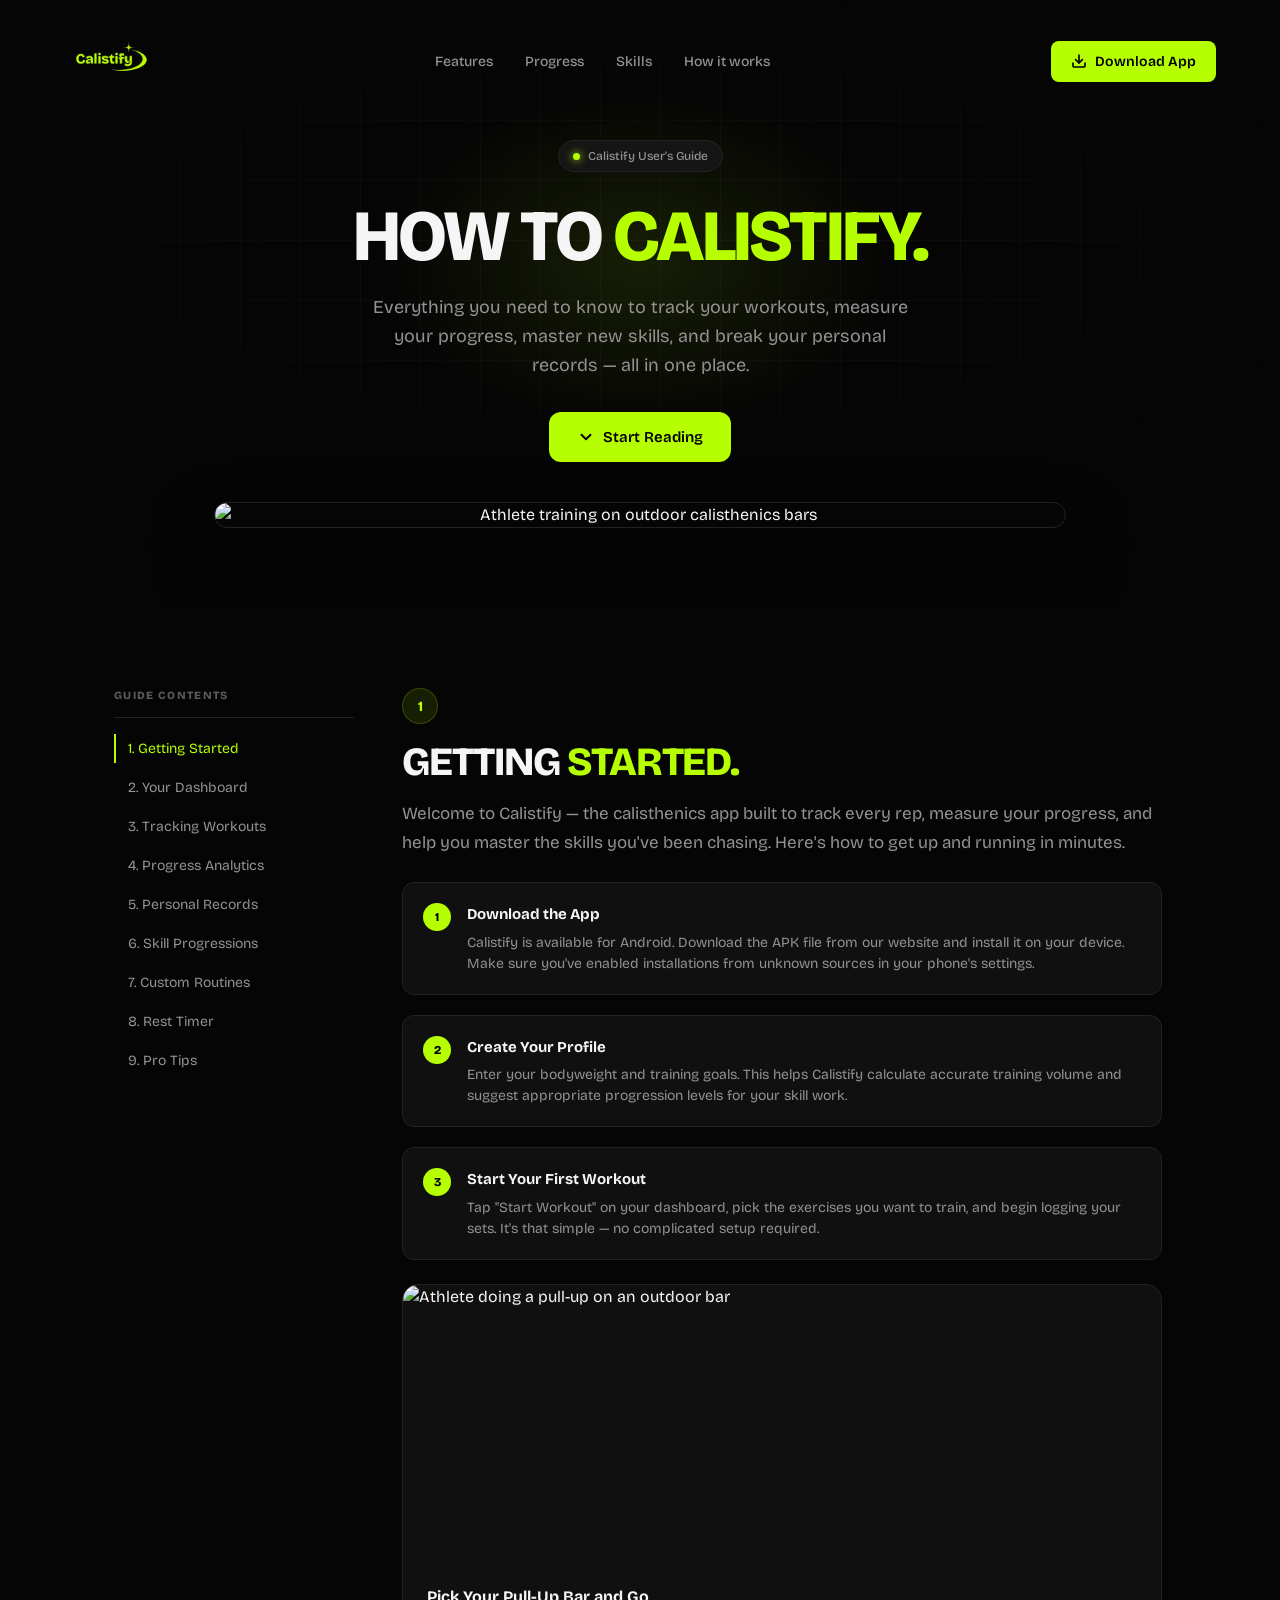
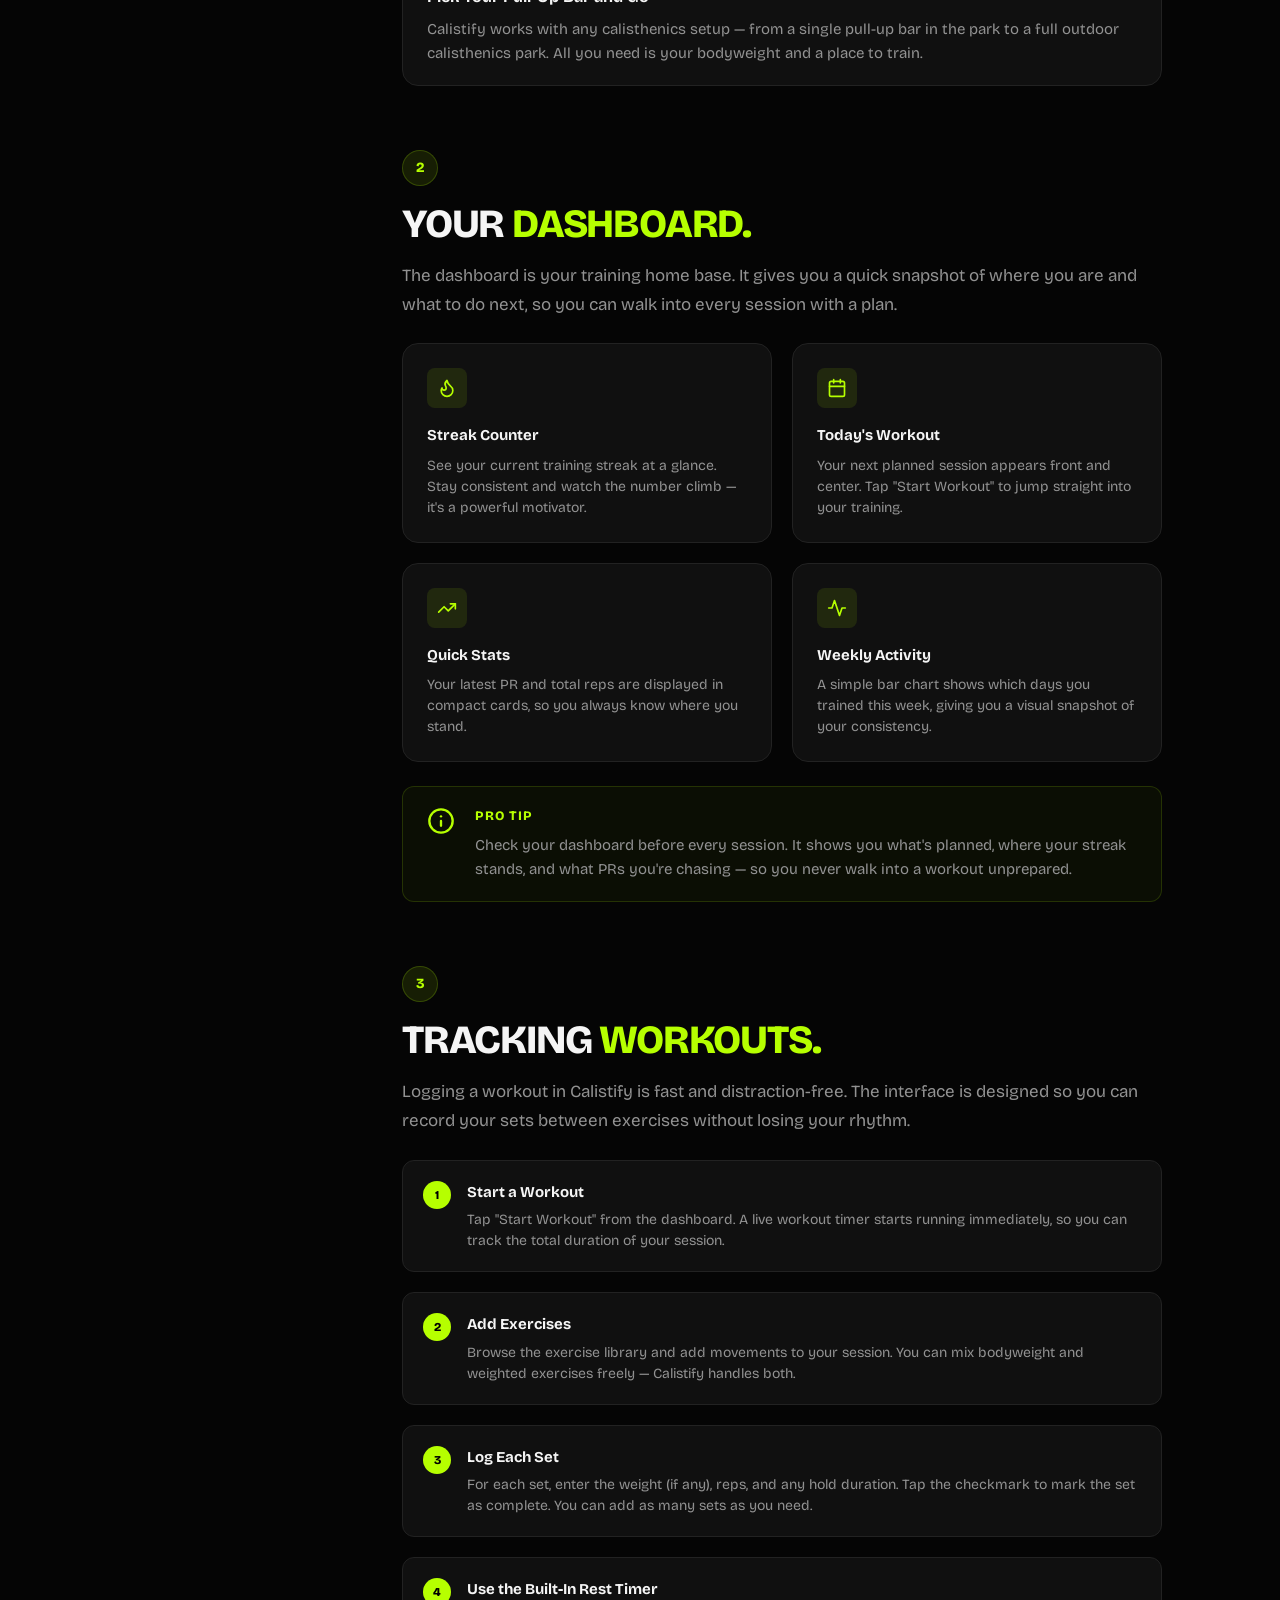
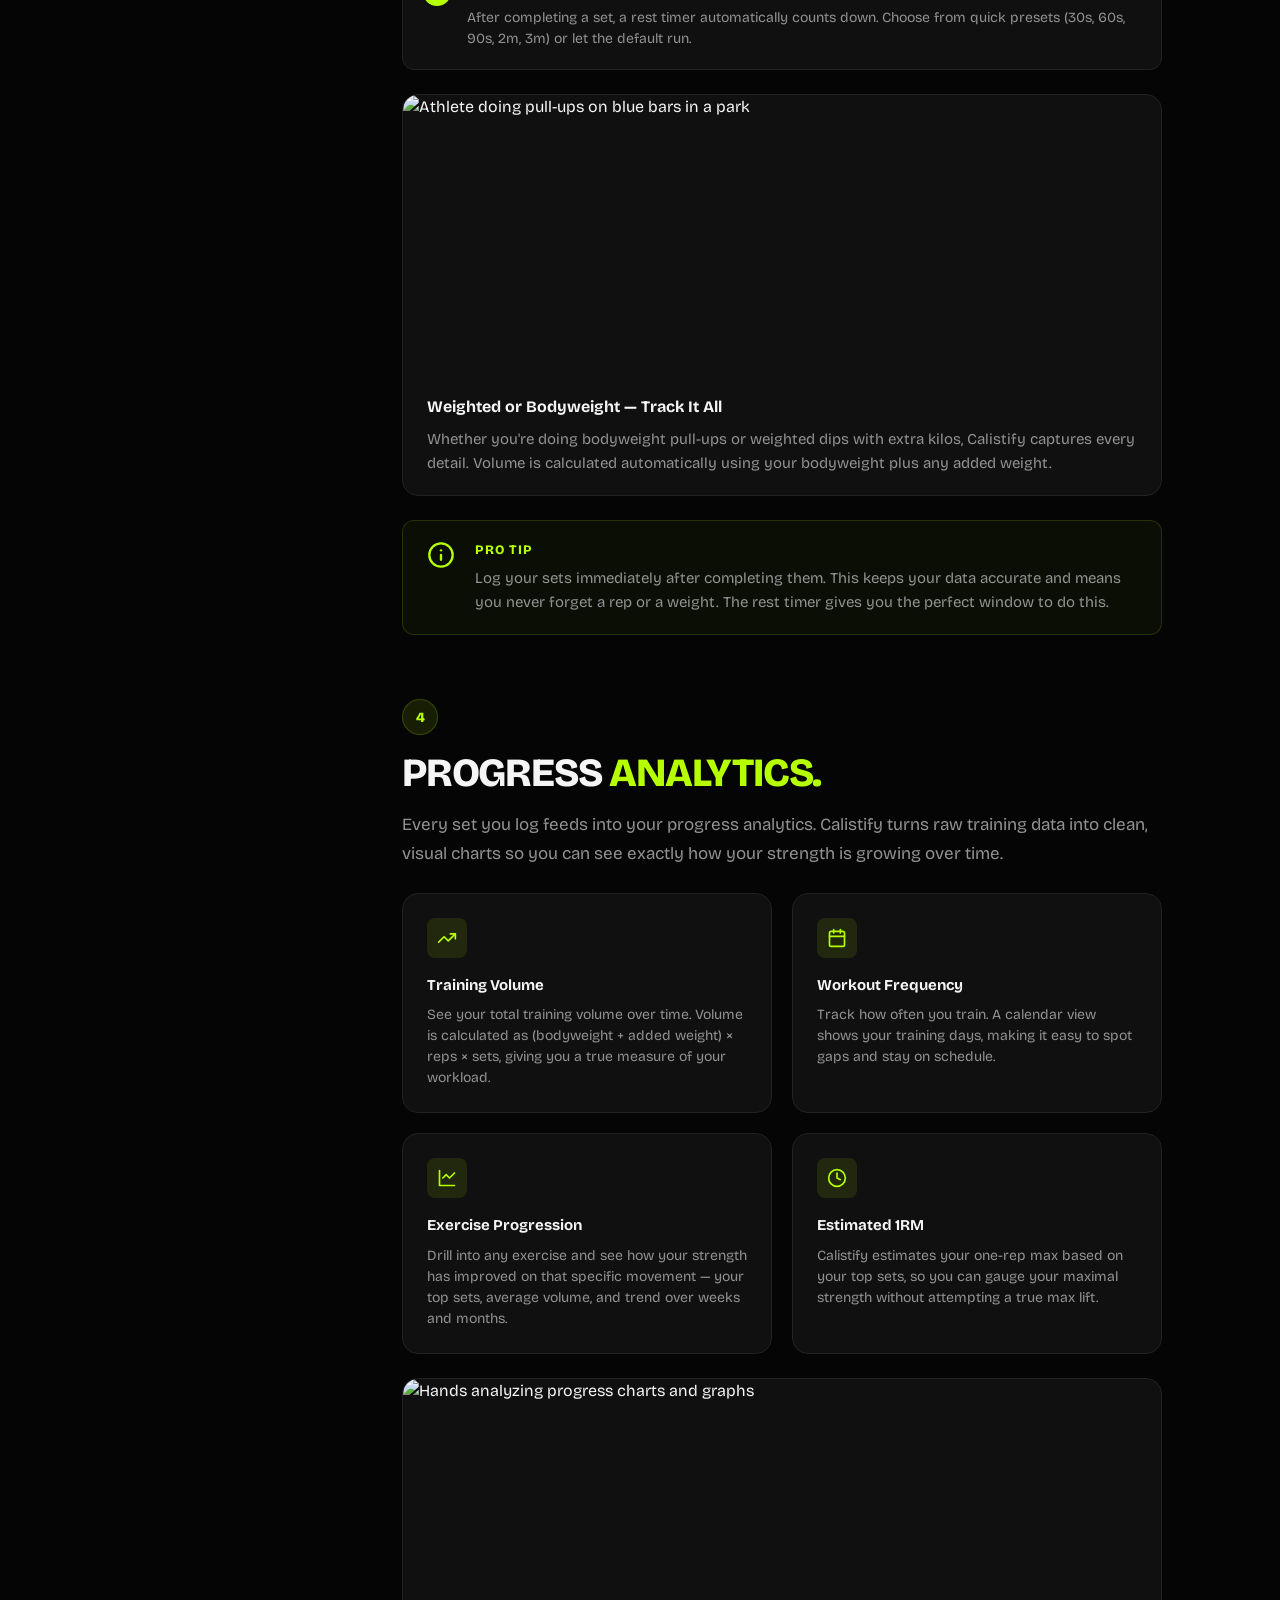
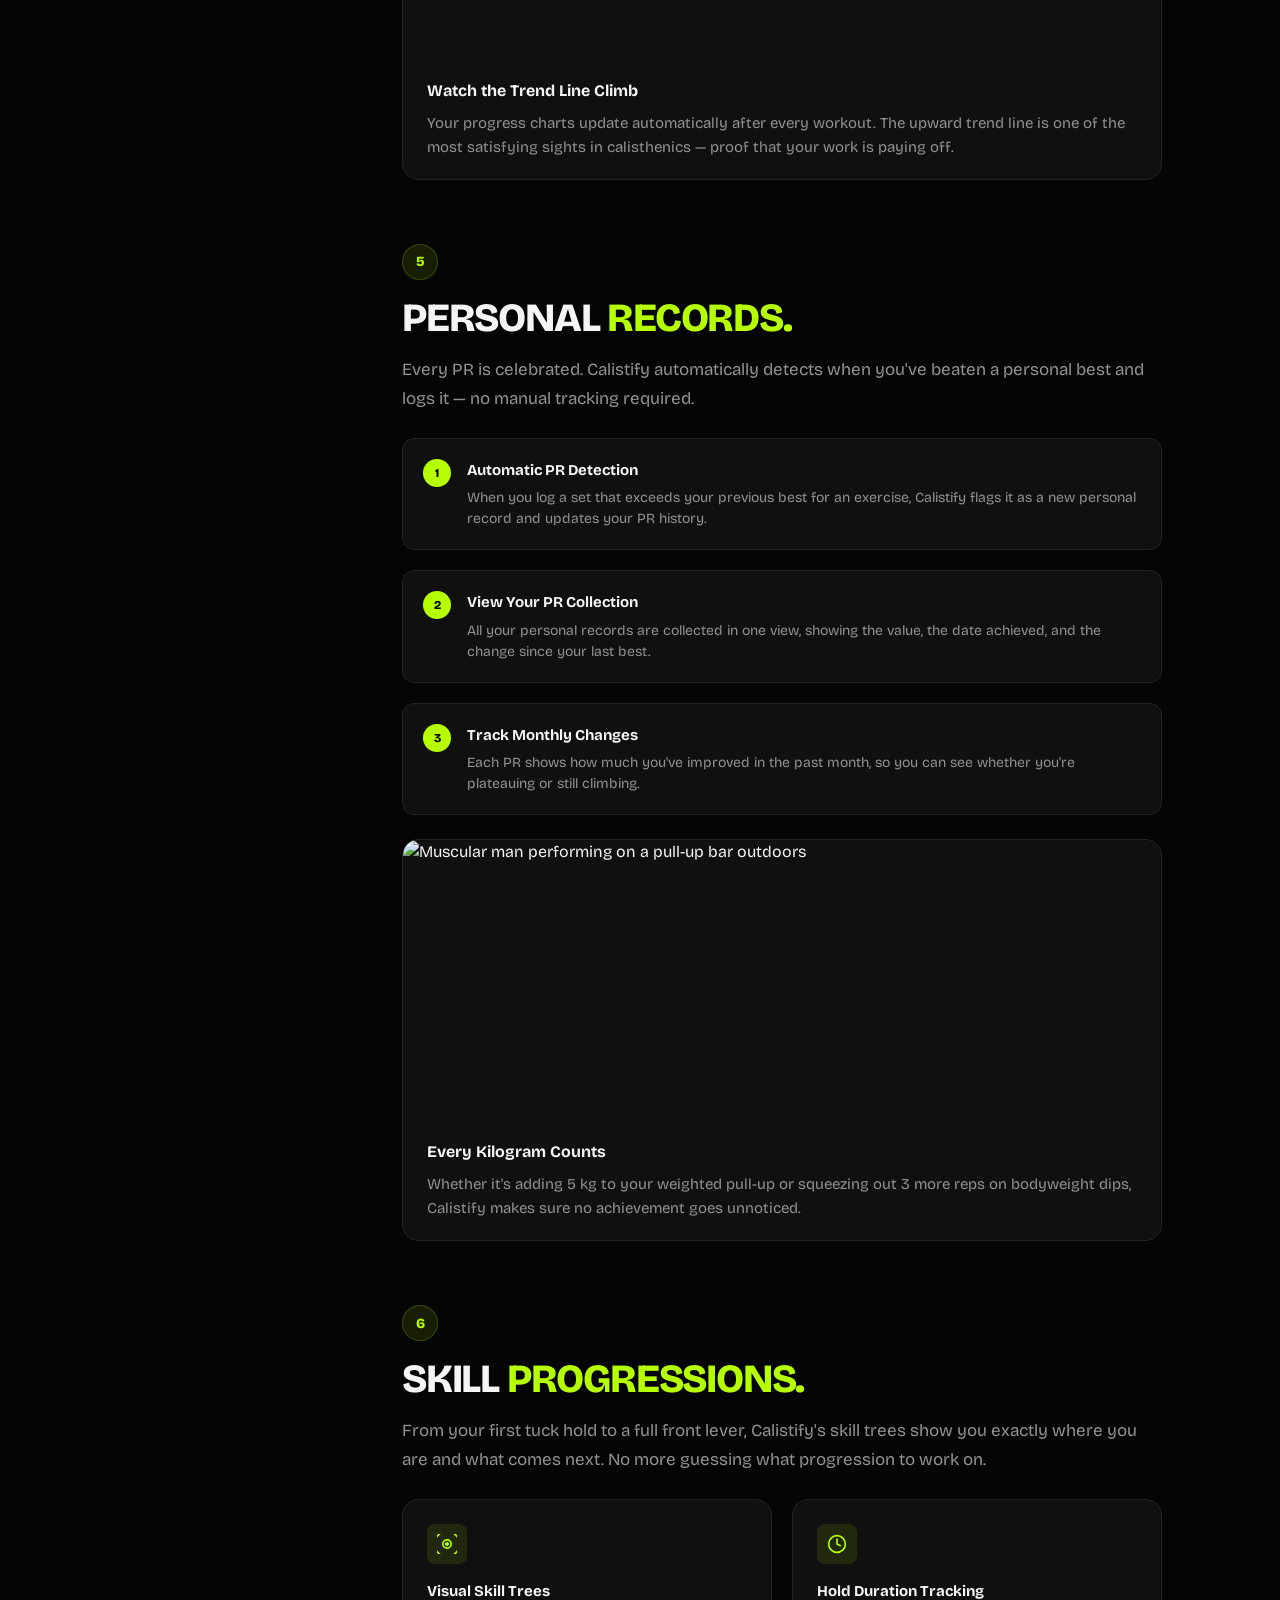
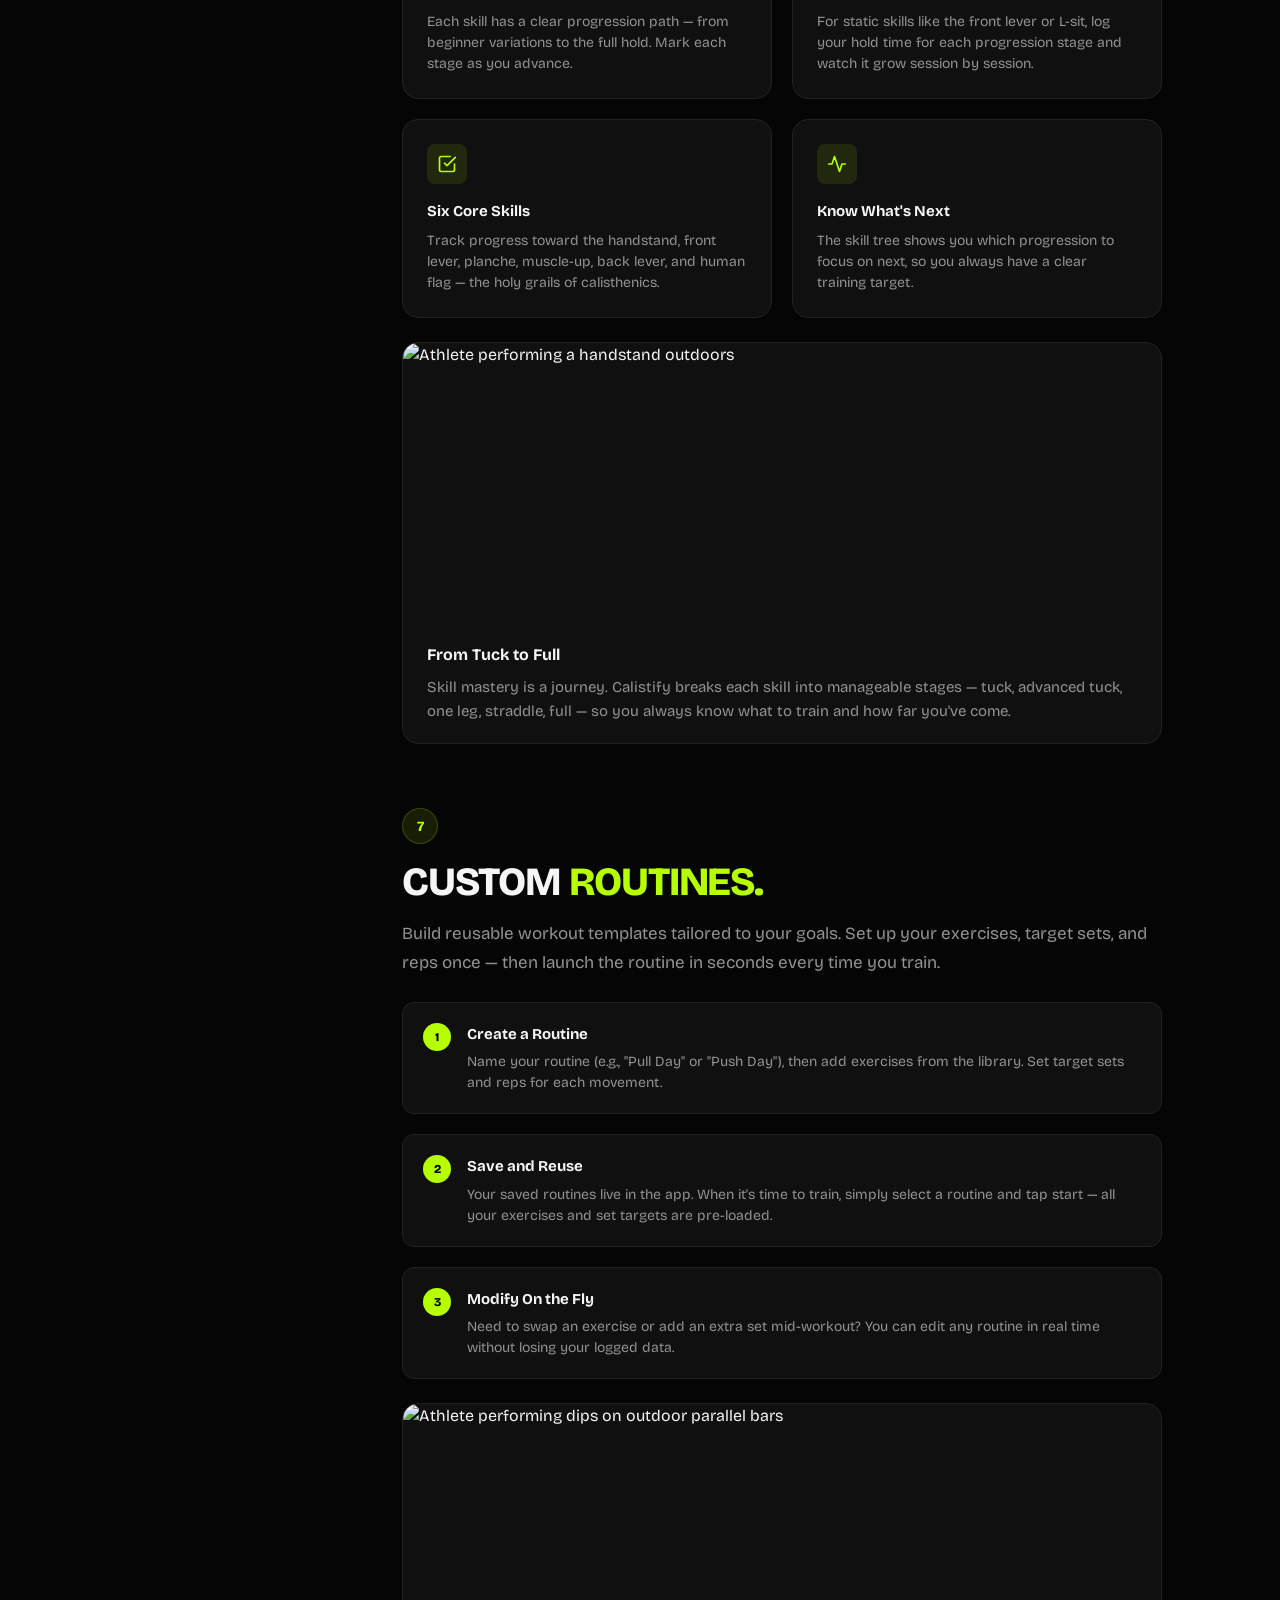
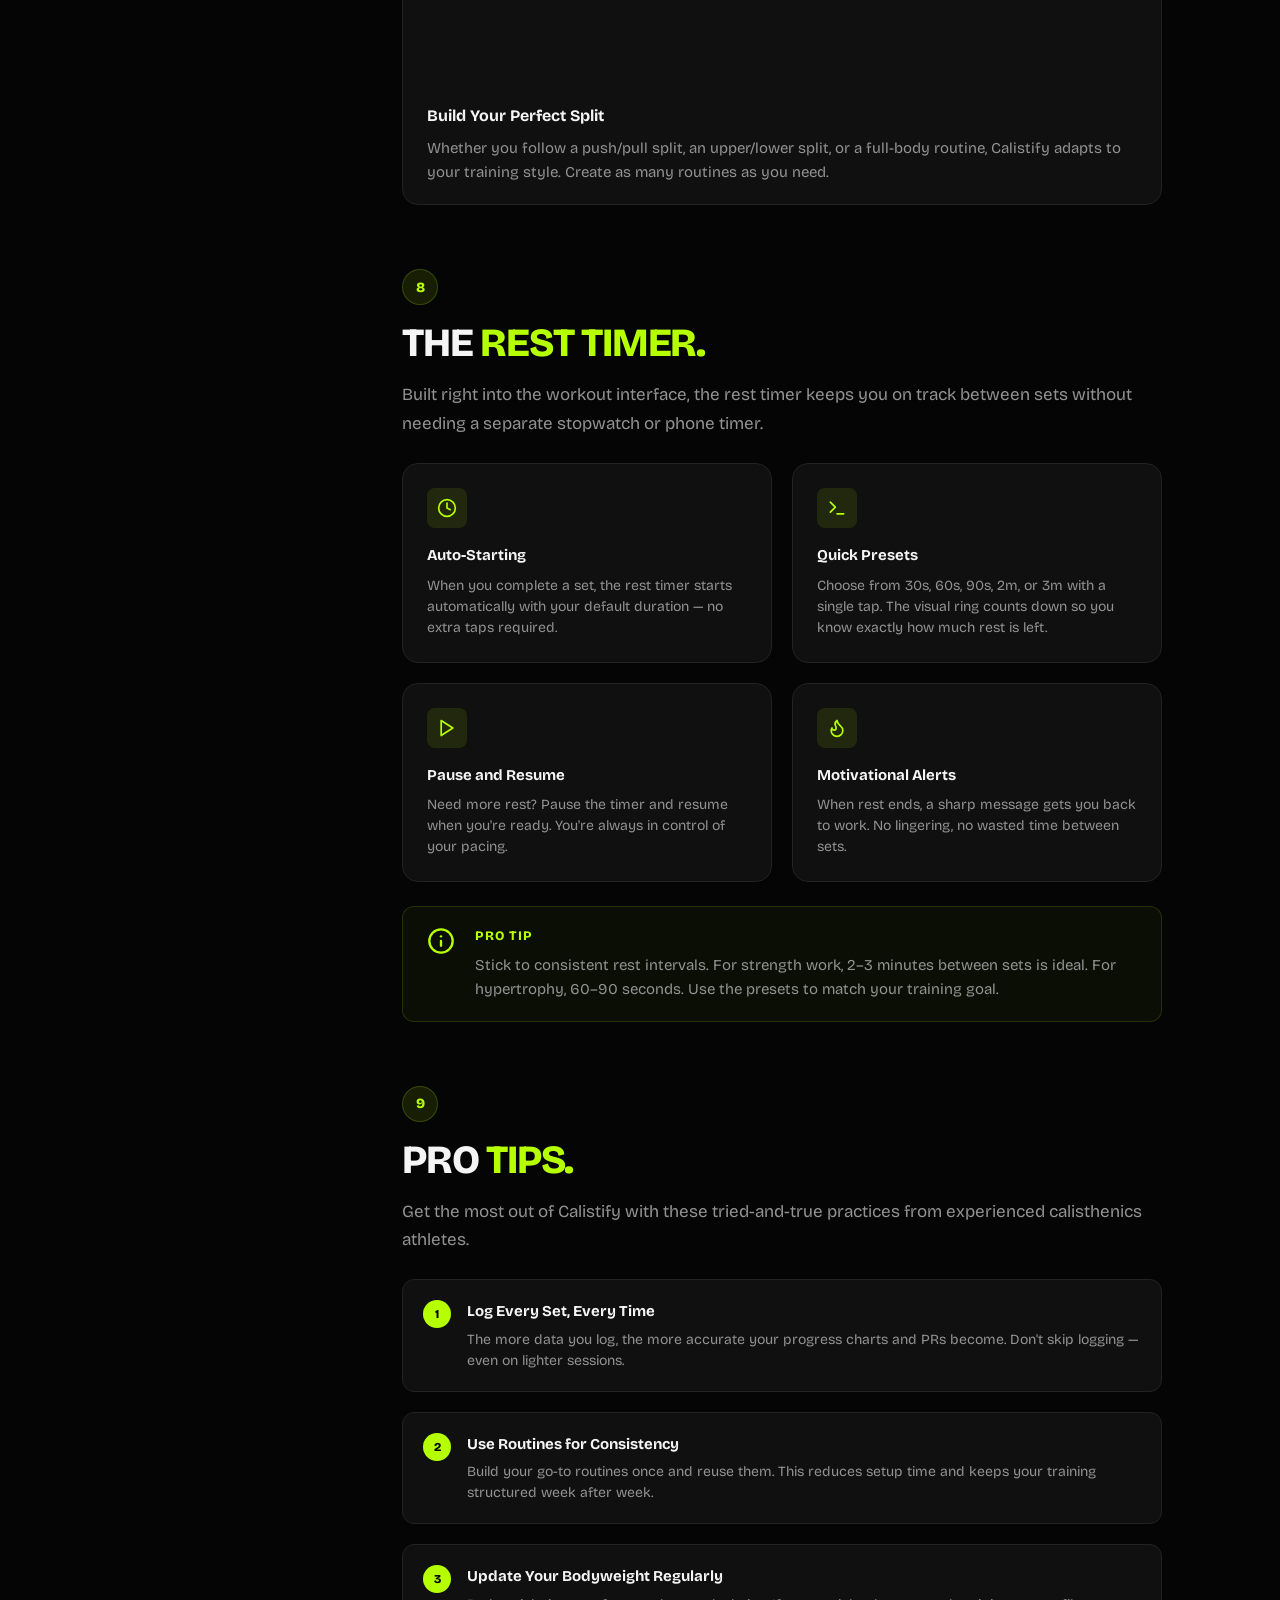
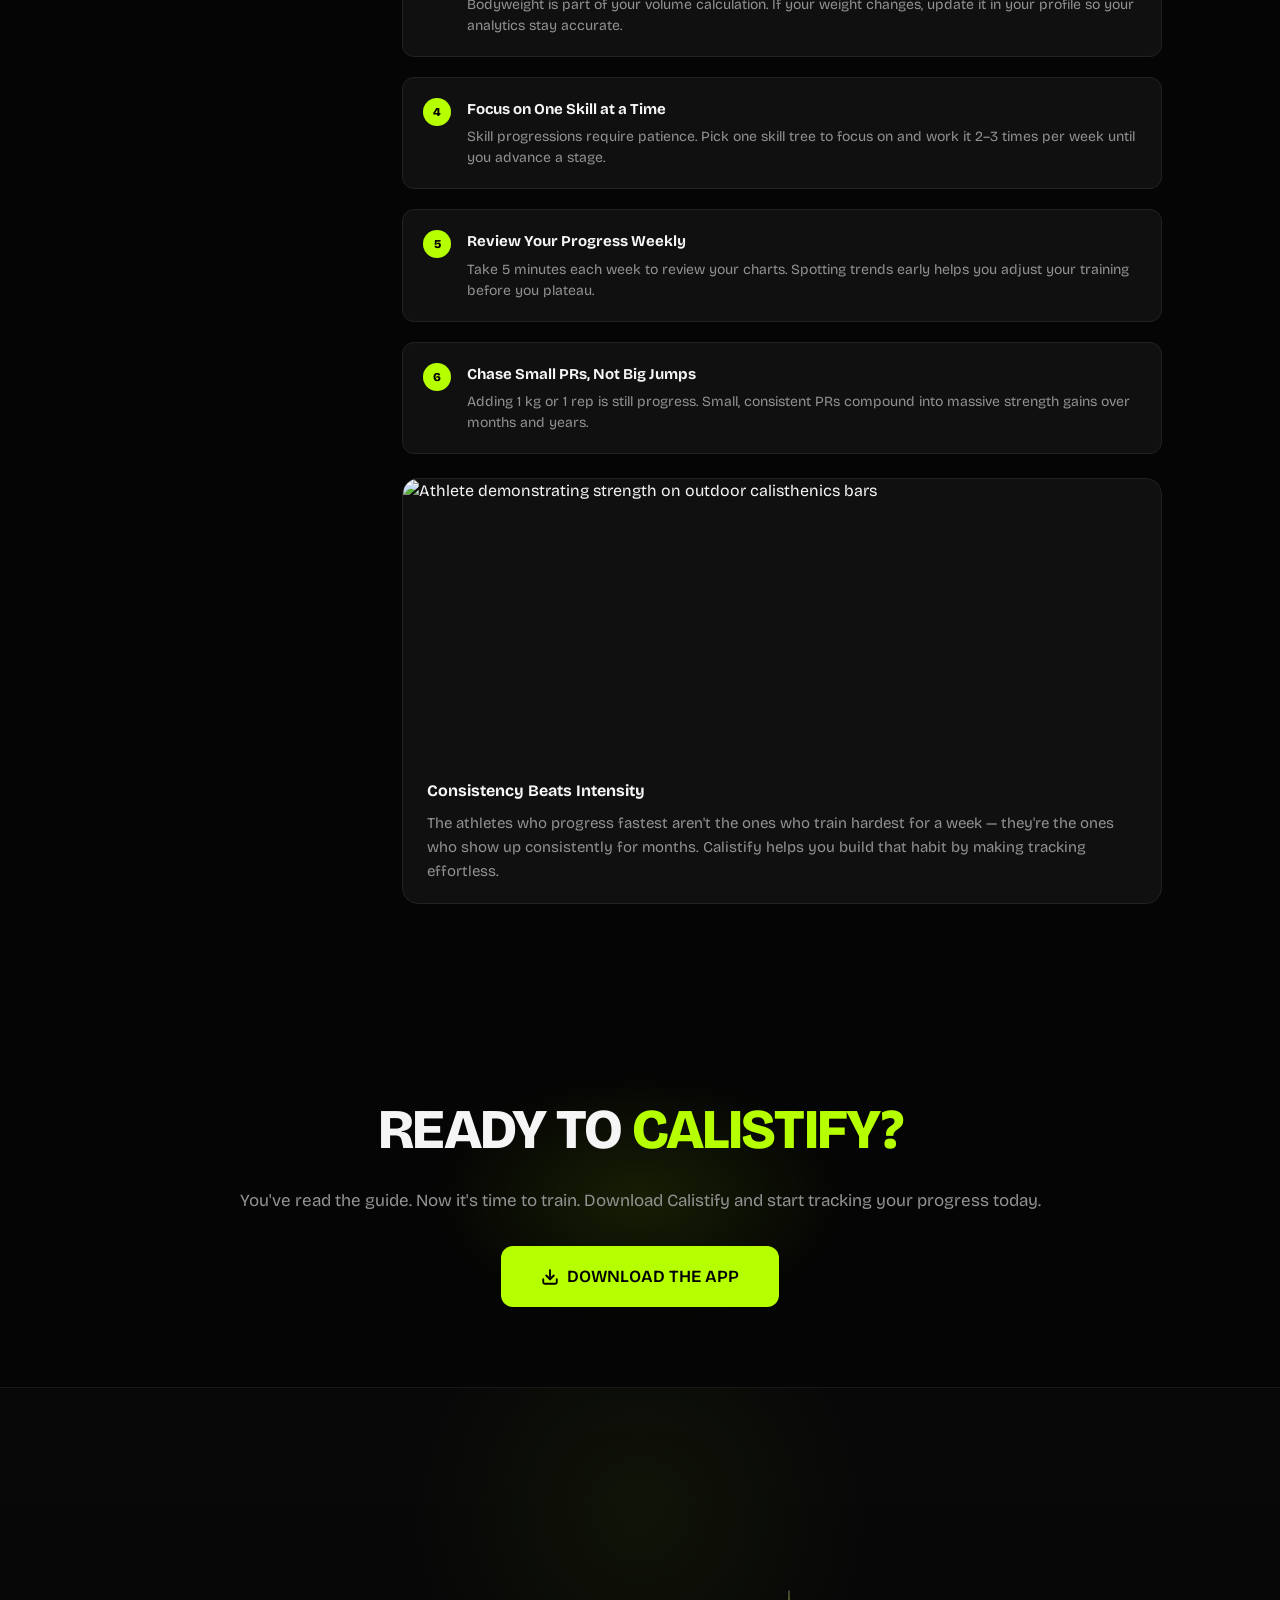
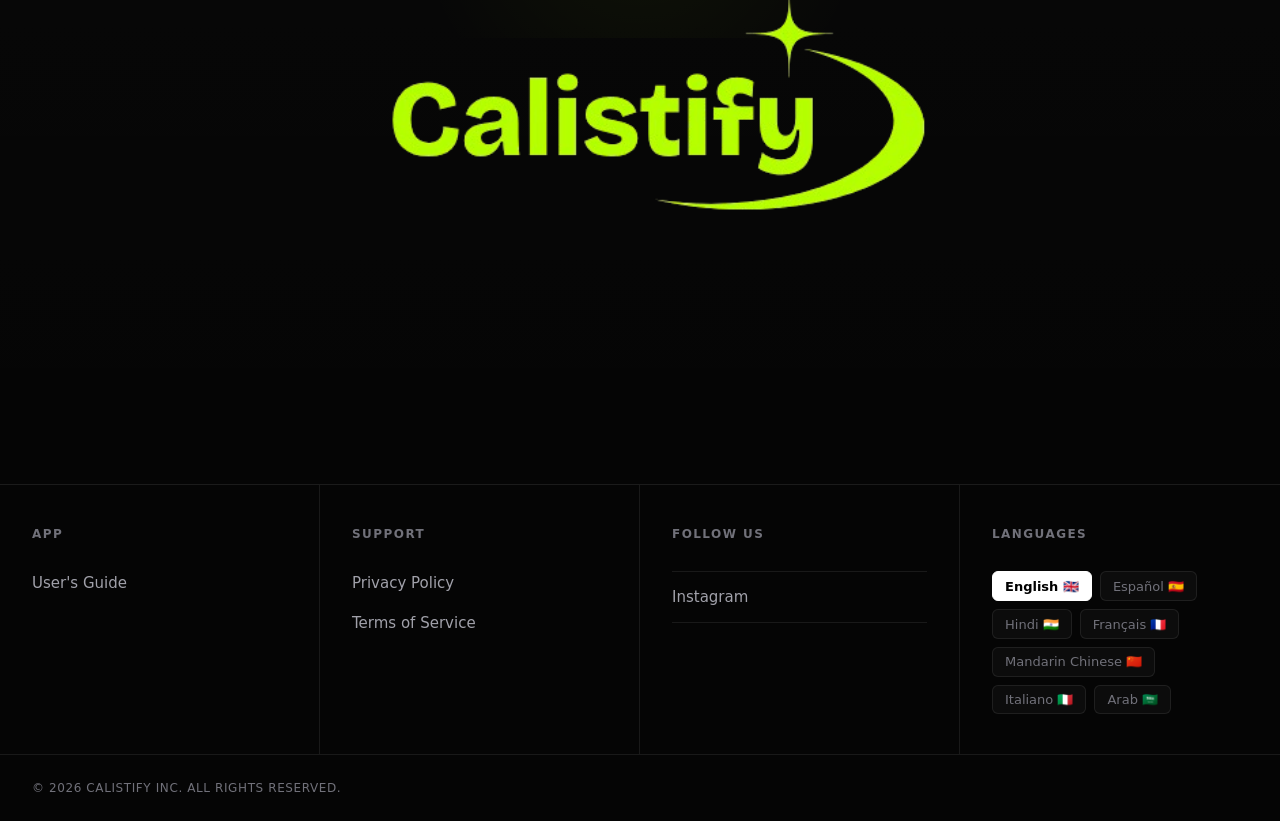
==== commit f524eb8c: "Updated guide.html" ====
--- a/guide.html
+++ b/guide.html
@@ -573,31 +573,5 @@
     </footer>
 
     <script type="module" src="./js/script.js"></script>
-    <script>
-      // Guide sidebar active link tracking
-      (function() {
-        const guideNavLinks = document.querySelectorAll('#guideNav a');
-        const guideSections = document.querySelectorAll('.guide-section');
-        function updateActive() {
-          let current = '';
-          guideSections.forEach(function(section) {
-            const rect = section.getBoundingClientRect();
-            if (rect.top <= 140 && rect.bottom >= 140) {
-              current = section.id;
-            }
-          });
-          guideNavLinks.forEach(function(link) {
-            const href = link.getAttribute('href').slice(1);
-            if (href === current) {
-              link.classList.add('active');
-            } else {
-              link.classList.remove('active');
-            }
-          });
-        }
-        window.addEventListener('scroll', updateActive, { passive: true });
-        updateActive();
-      })();
-    </script>
 </body>
 </html>
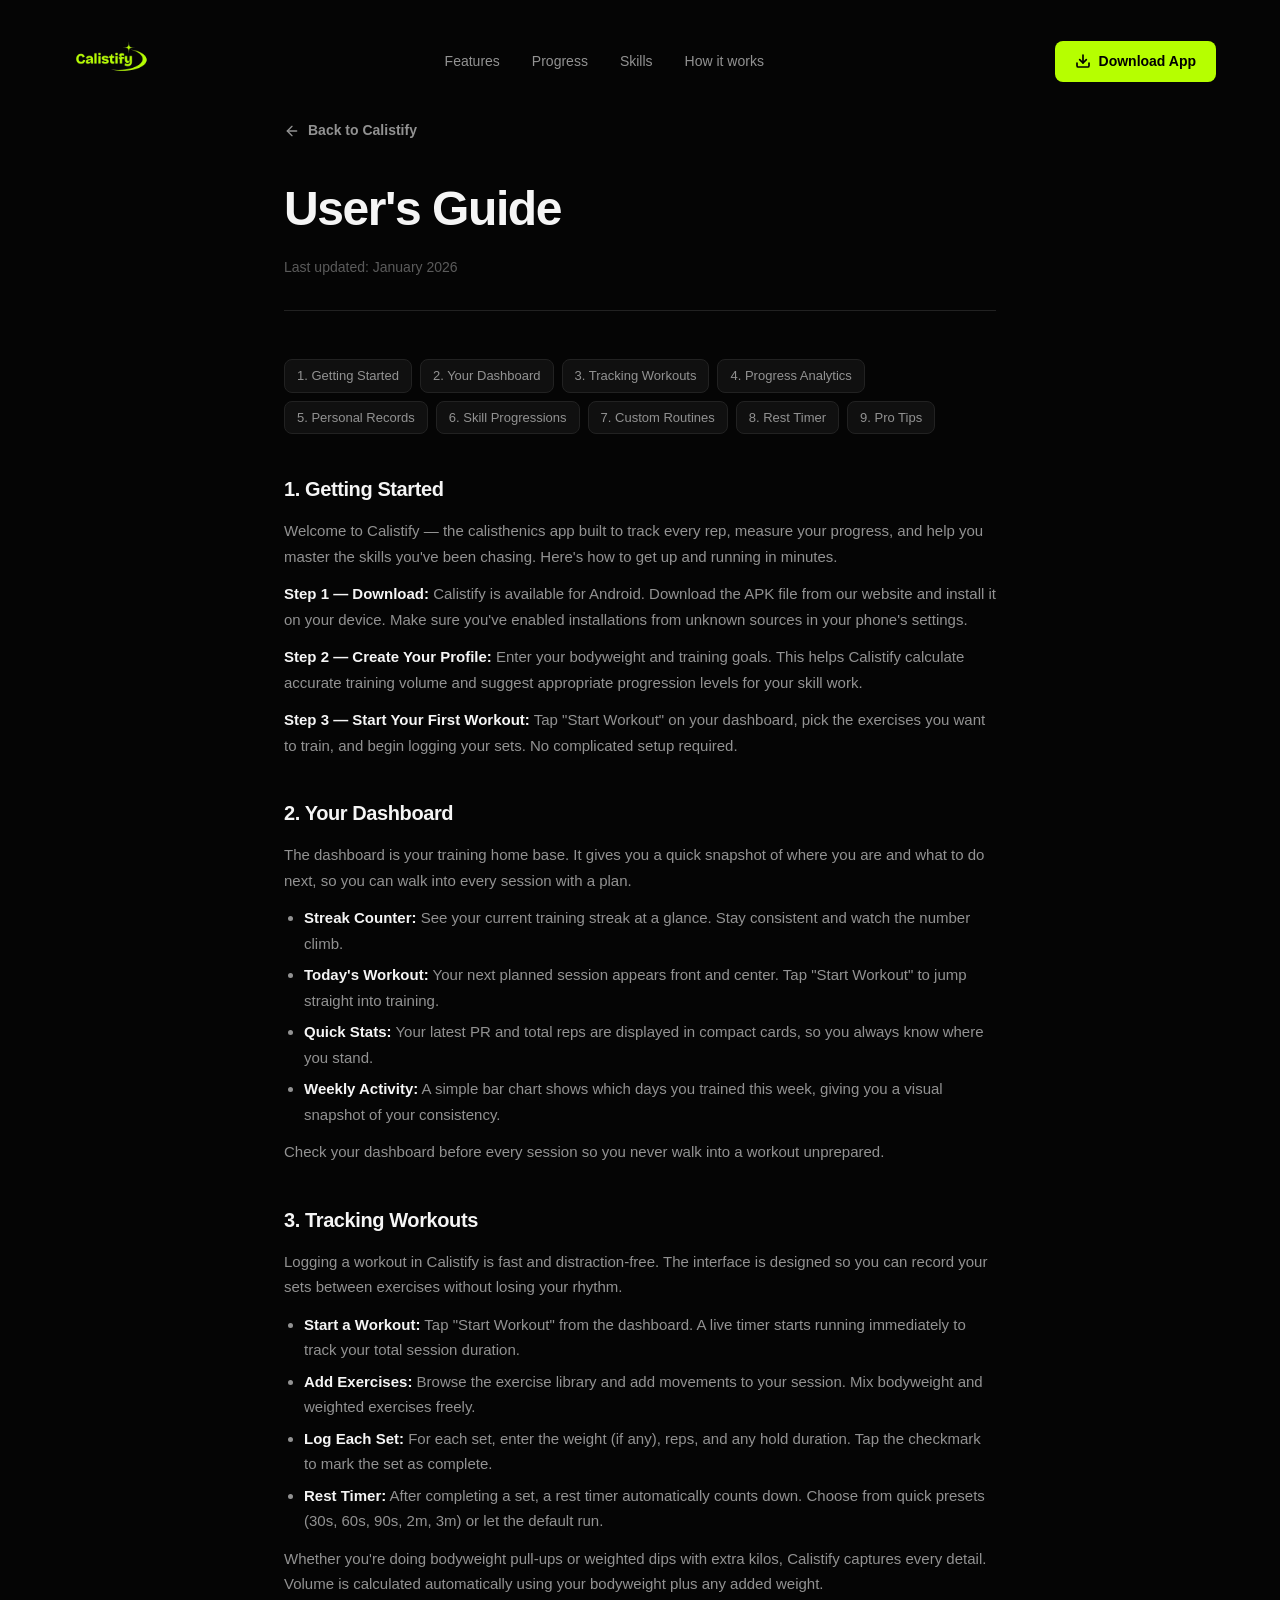
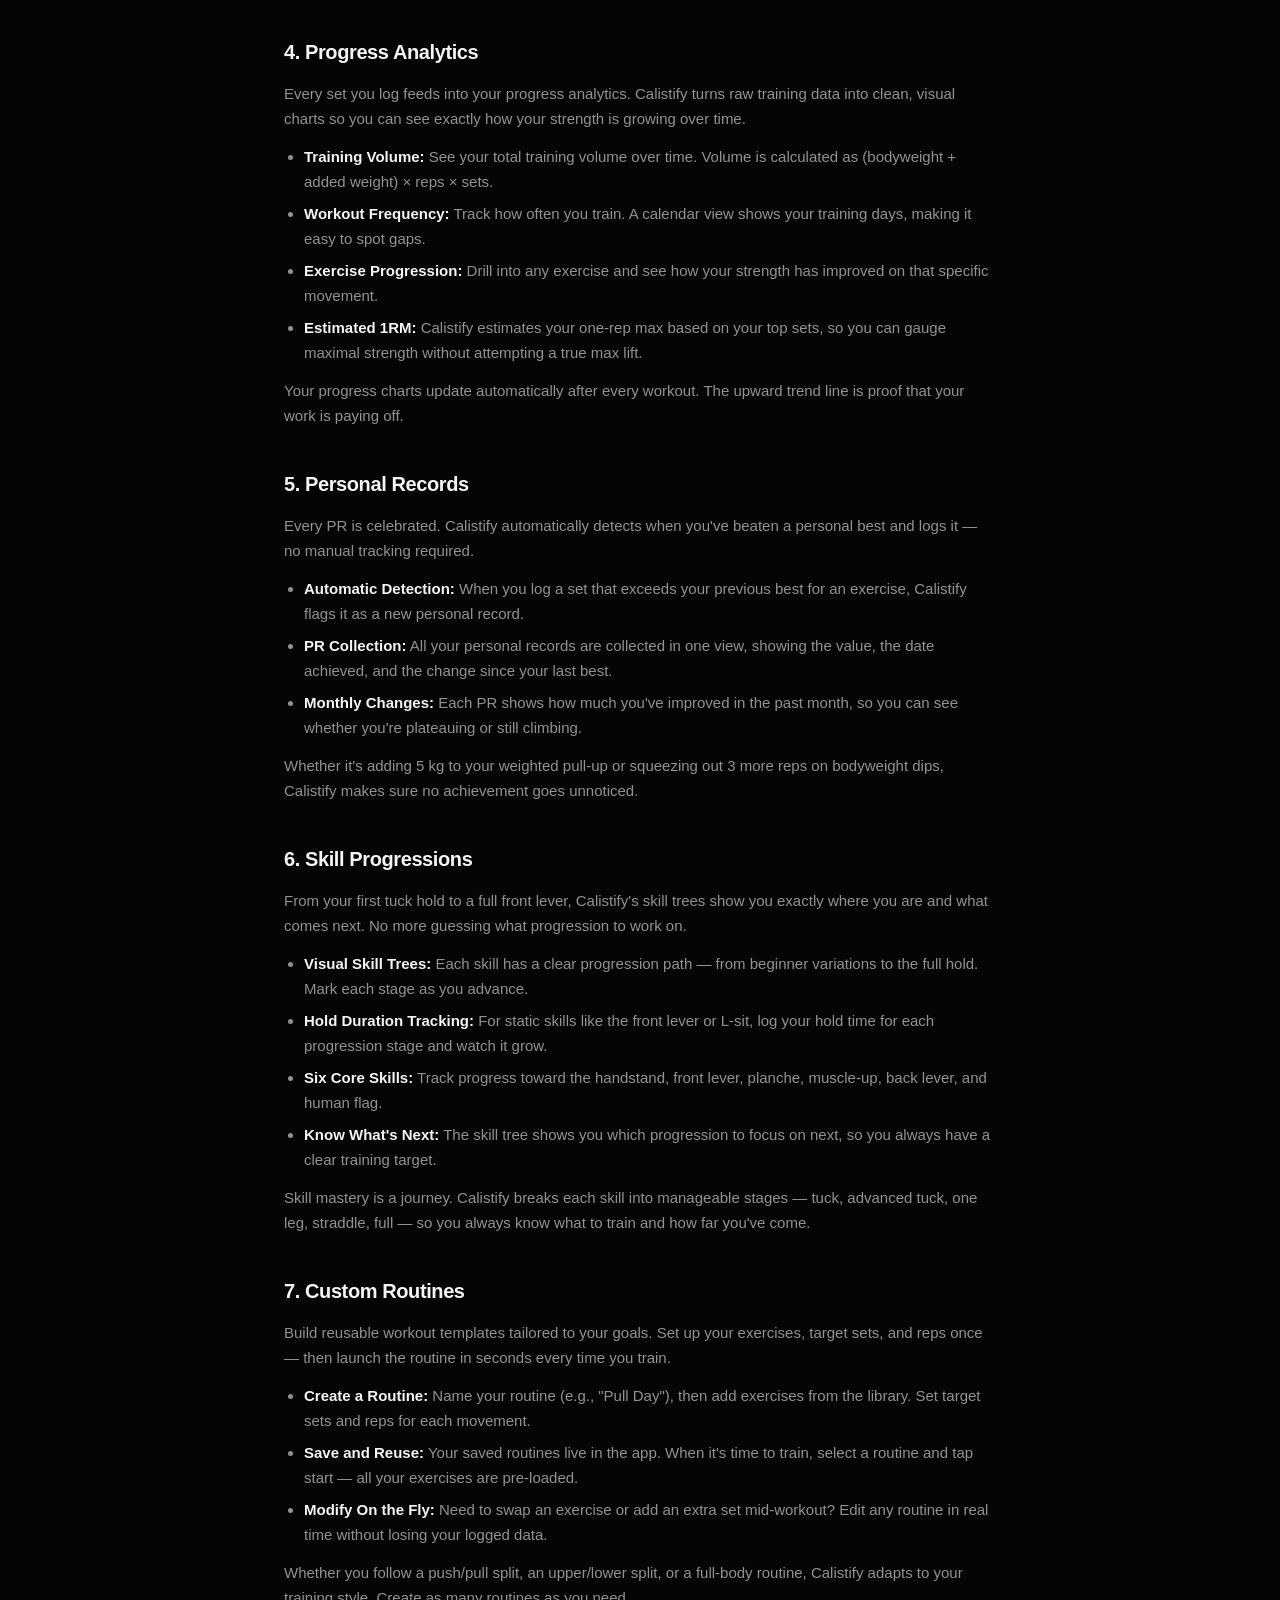
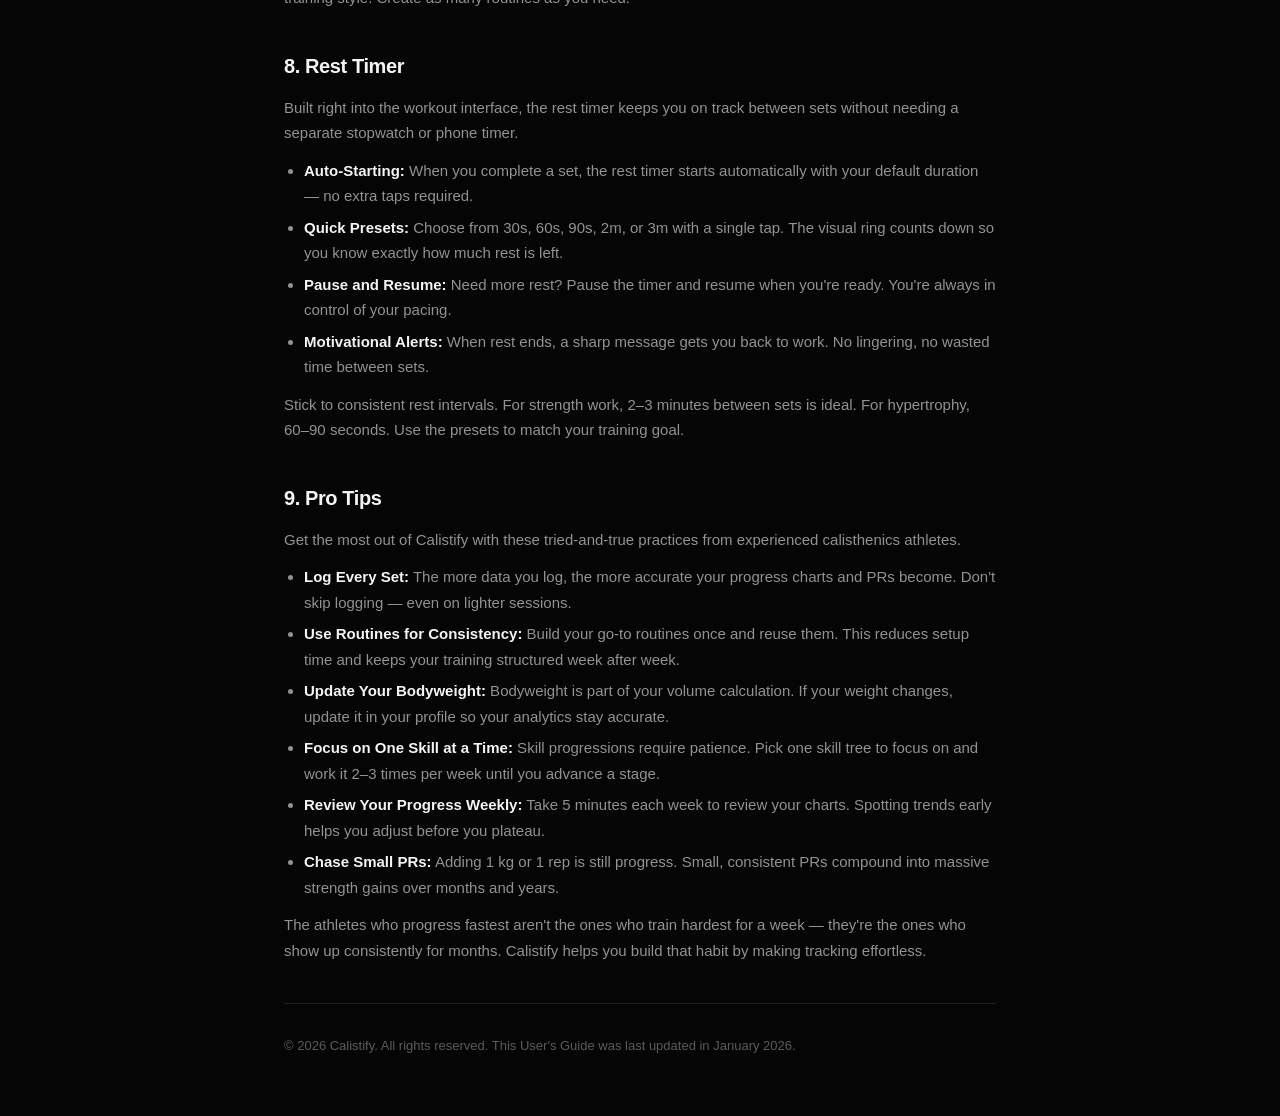
==== commit e6d1b7ab: "Update guide page layout" ====
--- a/guide.html
+++ b/guide.html
@@ -5,14 +5,13 @@
     <link rel="icon" type="image/svg+xml" href="./public/logo.png" />
     <meta name="viewport" content="width=device-width, initial-scale=1.0, viewport-fit=cover" />
     <title>User's Guide — Calistify</title>
-    <meta name="description" content="Learn how to get the most out of Calistify — track workouts, monitor progress, master skills, and crush your personal records." />
-    <link rel="preconnect" href="https://fonts.googleapis.com">
-    <link rel="preconnect" href="https://fonts.gstatic.com" crossorigin>
-    <link href="https://fonts.googleapis.com/css2?family=Bricolage+Grotesque:opsz,wght@12..96,200..800&display=swap" rel="stylesheet">
+    <meta name="description" content="Calistify User's Guide. Learn how to track workouts, monitor progress, master skills, and crush your personal records." />
+    <link rel="preconnect" href="https://fonts.googleapis.com" />
+    <link rel="preconnect" href="https://fonts.gstatic.com" crossorigin />
+    <link href="https://fonts.googleapis.com/css2?family=Inter:wght@400;500;600;700;800;900&display=swap" rel="stylesheet" />
     <link rel="stylesheet" href="./css/style.css" />
 </head>
 <body>
-    <!-- ============ NAVBAR ============ -->
     <nav id="navbar" class="navbar">
       <div class="nav-container">
         <a href="index.html#hero" class="nav-logo" aria-label="Calistify home">
@@ -35,542 +34,137 @@
       </div>
     </nav>
 
-    <!-- ============ GUIDE HERO ============ -->
-    <section class="guide-hero">
-      <div class="guide-hero-bg"></div>
-      <div class="guide-hero-glow"></div>
-      <div class="guide-hero-content">
-        <div class="hero-badge reveal" style="margin: 0 auto 1.75rem;">
-          <span class="pulse-dot"></span>
-          <span>Calistify User's Guide</span>
+    <section class="legal-page">
+    <div class="legal-container">
+        <a href="index.html" class="legal-back">
+        <svg width="16" height="16" viewBox="0 0 24 24" fill="none" stroke="currentColor" stroke-width="2" stroke-linecap="round" stroke-linejoin="round"><path d="M19 12H5"/><polyline points="12 19 5 12 12 5"/></svg>
+        Back to Calistify
+        </a>
+        <div class="legal-header">
+        <h1 class="legal-title">User's Guide</h1>
+        <p class="legal-updated">Last updated: January 2026</p>
         </div>
-        <h1 class="guide-hero-title reveal" style="--delay:0.1s">
-          HOW TO <span class="lime">CALISTIFY.</span>
-        </h1>
-        <p class="guide-hero-subtitle reveal" style="--delay:0.2s">
-          Everything you need to know to track your workouts, measure your progress, master new skills, and break your personal records — all in one place.
-        </p>
-        <div class="reveal" style="--delay:0.3s">
-          <a href="#getting-started" class="btn btn-primary">
-            <svg width="18" height="18" viewBox="0 0 24 24" fill="none" stroke="currentColor" stroke-width="2.5" stroke-linecap="round" stroke-linejoin="round"><polyline points="6 9 12 15 18 9"/></svg>
-            Start Reading
-          </a>
+        <div class="legal-nav">
+        <a href="#getting-started">1. Getting Started</a>
+        <a href="#dashboard">2. Your Dashboard</a>
+        <a href="#tracking">3. Tracking Workouts</a>
+        <a href="#progress">4. Progress Analytics</a>
+        <a href="#records">5. Personal Records</a>
+        <a href="#skills">6. Skill Progressions</a>
+        <a href="#routines">7. Custom Routines</a>
+        <a href="#rest-timer">8. Rest Timer</a>
+        <a href="#tips">9. Pro Tips</a>
         </div>
-      </div>
-      <div class="guide-hero-img reveal" style="--delay:0.4s">
-        <img src="https://images.pexels.com/photos/8520080/pexels-photo-8520080.jpeg?auto=compress&cs=tinysrgb&h=650&w=940" alt="Athlete training on outdoor calisthenics bars" />
-      </div>
+
+        <div class="legal-section" id="getting-started">
+        <h2>1. Getting Started</h2>
+        <p>Welcome to Calistify — the calisthenics app built to track every rep, measure your progress, and help you master the skills you've been chasing. Here's how to get up and running in minutes.</p>
+        <p><strong style="color: var(--text-primary);">Step 1 — Download:</strong> Calistify is available for Android. Download the APK file from our website and install it on your device. Make sure you've enabled installations from unknown sources in your phone's settings.</p>
+        <p><strong style="color: var(--text-primary);">Step 2 — Create Your Profile:</strong> Enter your bodyweight and training goals. This helps Calistify calculate accurate training volume and suggest appropriate progression levels for your skill work.</p>
+        <p><strong style="color: var(--text-primary);">Step 3 — Start Your First Workout:</strong> Tap "Start Workout" on your dashboard, pick the exercises you want to train, and begin logging your sets. No complicated setup required.</p>
+        </div>
+
+        <div class="legal-section" id="dashboard">
+        <h2>2. Your Dashboard</h2>
+        <p>The dashboard is your training home base. It gives you a quick snapshot of where you are and what to do next, so you can walk into every session with a plan.</p>
+        <ul>
+            <li><strong style="color: var(--text-primary);">Streak Counter:</strong> See your current training streak at a glance. Stay consistent and watch the number climb.</li>
+            <li><strong style="color: var(--text-primary);">Today's Workout:</strong> Your next planned session appears front and center. Tap "Start Workout" to jump straight into training.</li>
+            <li><strong style="color: var(--text-primary);">Quick Stats:</strong> Your latest PR and total reps are displayed in compact cards, so you always know where you stand.</li>
+            <li><strong style="color: var(--text-primary);">Weekly Activity:</strong> A simple bar chart shows which days you trained this week, giving you a visual snapshot of your consistency.</li>
+        </ul>
+        <p>Check your dashboard before every session so you never walk into a workout unprepared.</p>
+        </div>
+
+        <div class="legal-section" id="tracking">
+        <h2>3. Tracking Workouts</h2>
+        <p>Logging a workout in Calistify is fast and distraction-free. The interface is designed so you can record your sets between exercises without losing your rhythm.</p>
+        <ul>
+            <li><strong style="color: var(--text-primary);">Start a Workout:</strong> Tap "Start Workout" from the dashboard. A live timer starts running immediately to track your total session duration.</li>
+            <li><strong style="color: var(--text-primary);">Add Exercises:</strong> Browse the exercise library and add movements to your session. Mix bodyweight and weighted exercises freely.</li>
+            <li><strong style="color: var(--text-primary);">Log Each Set:</strong> For each set, enter the weight (if any), reps, and any hold duration. Tap the checkmark to mark the set as complete.</li>
+            <li><strong style="color: var(--text-primary);">Rest Timer:</strong> After completing a set, a rest timer automatically counts down. Choose from quick presets (30s, 60s, 90s, 2m, 3m) or let the default run.</li>
+        </ul>
+        <p>Whether you're doing bodyweight pull-ups or weighted dips with extra kilos, Calistify captures every detail. Volume is calculated automatically using your bodyweight plus any added weight.</p>
+        </div>
+
+        <div class="legal-section" id="progress">
+        <h2>4. Progress Analytics</h2>
+        <p>Every set you log feeds into your progress analytics. Calistify turns raw training data into clean, visual charts so you can see exactly how your strength is growing over time.</p>
+        <ul>
+            <li><strong style="color: var(--text-primary);">Training Volume:</strong> See your total training volume over time. Volume is calculated as (bodyweight + added weight) × reps × sets.</li>
+            <li><strong style="color: var(--text-primary);">Workout Frequency:</strong> Track how often you train. A calendar view shows your training days, making it easy to spot gaps.</li>
+            <li><strong style="color: var(--text-primary);">Exercise Progression:</strong> Drill into any exercise and see how your strength has improved on that specific movement.</li>
+            <li><strong style="color: var(--text-primary);">Estimated 1RM:</strong> Calistify estimates your one-rep max based on your top sets, so you can gauge maximal strength without attempting a true max lift.</li>
+        </ul>
+        <p>Your progress charts update automatically after every workout. The upward trend line is proof that your work is paying off.</p>
+        </div>
+
+        <div class="legal-section" id="records">
+        <h2>5. Personal Records</h2>
+        <p>Every PR is celebrated. Calistify automatically detects when you've beaten a personal best and logs it — no manual tracking required.</p>
+        <ul>
+            <li><strong style="color: var(--text-primary);">Automatic Detection:</strong> When you log a set that exceeds your previous best for an exercise, Calistify flags it as a new personal record.</li>
+            <li><strong style="color: var(--text-primary);">PR Collection:</strong> All your personal records are collected in one view, showing the value, the date achieved, and the change since your last best.</li>
+            <li><strong style="color: var(--text-primary);">Monthly Changes:</strong> Each PR shows how much you've improved in the past month, so you can see whether you're plateauing or still climbing.</li>
+        </ul>
+        <p>Whether it's adding 5 kg to your weighted pull-up or squeezing out 3 more reps on bodyweight dips, Calistify makes sure no achievement goes unnoticed.</p>
+        </div>
+
+        <div class="legal-section" id="skills">
+        <h2>6. Skill Progressions</h2>
+        <p>From your first tuck hold to a full front lever, Calistify's skill trees show you exactly where you are and what comes next. No more guessing what progression to work on.</p>
+        <ul>
+            <li><strong style="color: var(--text-primary);">Visual Skill Trees:</strong> Each skill has a clear progression path — from beginner variations to the full hold. Mark each stage as you advance.</li>
+            <li><strong style="color: var(--text-primary);">Hold Duration Tracking:</strong> For static skills like the front lever or L-sit, log your hold time for each progression stage and watch it grow.</li>
+            <li><strong style="color: var(--text-primary);">Six Core Skills:</strong> Track progress toward the handstand, front lever, planche, muscle-up, back lever, and human flag.</li>
+            <li><strong style="color: var(--text-primary);">Know What's Next:</strong> The skill tree shows you which progression to focus on next, so you always have a clear training target.</li>
+        </ul>
+        <p>Skill mastery is a journey. Calistify breaks each skill into manageable stages — tuck, advanced tuck, one leg, straddle, full — so you always know what to train and how far you've come.</p>
+        </div>
+
+        <div class="legal-section" id="routines">
+        <h2>7. Custom Routines</h2>
+        <p>Build reusable workout templates tailored to your goals. Set up your exercises, target sets, and reps once — then launch the routine in seconds every time you train.</p>
+        <ul>
+            <li><strong style="color: var(--text-primary);">Create a Routine:</strong> Name your routine (e.g., "Pull Day"), then add exercises from the library. Set target sets and reps for each movement.</li>
+            <li><strong style="color: var(--text-primary);">Save and Reuse:</strong> Your saved routines live in the app. When it's time to train, select a routine and tap start — all your exercises are pre-loaded.</li>
+            <li><strong style="color: var(--text-primary);">Modify On the Fly:</strong> Need to swap an exercise or add an extra set mid-workout? Edit any routine in real time without losing your logged data.</li>
+        </ul>
+        <p>Whether you follow a push/pull split, an upper/lower split, or a full-body routine, Calistify adapts to your training style. Create as many routines as you need.</p>
+        </div>
+
+        <div class="legal-section" id="rest-timer">
+        <h2>8. Rest Timer</h2>
+        <p>Built right into the workout interface, the rest timer keeps you on track between sets without needing a separate stopwatch or phone timer.</p>
+        <ul>
+            <li><strong style="color: var(--text-primary);">Auto-Starting:</strong> When you complete a set, the rest timer starts automatically with your default duration — no extra taps required.</li>
+            <li><strong style="color: var(--text-primary);">Quick Presets:</strong> Choose from 30s, 60s, 90s, 2m, or 3m with a single tap. The visual ring counts down so you know exactly how much rest is left.</li>
+            <li><strong style="color: var(--text-primary);">Pause and Resume:</strong> Need more rest? Pause the timer and resume when you're ready. You're always in control of your pacing.</li>
+            <li><strong style="color: var(--text-primary);">Motivational Alerts:</strong> When rest ends, a sharp message gets you back to work. No lingering, no wasted time between sets.</li>
+        </ul>
+        <p>Stick to consistent rest intervals. For strength work, 2–3 minutes between sets is ideal. For hypertrophy, 60–90 seconds. Use the presets to match your training goal.</p>
+        </div>
+
+        <div class="legal-section" id="tips">
+        <h2>9. Pro Tips</h2>
+        <p>Get the most out of Calistify with these tried-and-true practices from experienced calisthenics athletes.</p>
+        <ul>
+            <li><strong style="color: var(--text-primary);">Log Every Set:</strong> The more data you log, the more accurate your progress charts and PRs become. Don't skip logging — even on lighter sessions.</li>
+            <li><strong style="color: var(--text-primary);">Use Routines for Consistency:</strong> Build your go-to routines once and reuse them. This reduces setup time and keeps your training structured week after week.</li>
+            <li><strong style="color: var(--text-primary);">Update Your Bodyweight:</strong> Bodyweight is part of your volume calculation. If your weight changes, update it in your profile so your analytics stay accurate.</li>
+            <li><strong style="color: var(--text-primary);">Focus on One Skill at a Time:</strong> Skill progressions require patience. Pick one skill tree to focus on and work it 2–3 times per week until you advance a stage.</li>
+            <li><strong style="color: var(--text-primary);">Review Your Progress Weekly:</strong> Take 5 minutes each week to review your charts. Spotting trends early helps you adjust before you plateau.</li>
+            <li><strong style="color: var(--text-primary);">Chase Small PRs:</strong> Adding 1 kg or 1 rep is still progress. Small, consistent PRs compound into massive strength gains over months and years.</li>
+        </ul>
+        <p>The athletes who progress fastest aren't the ones who train hardest for a week — they're the ones who show up consistently for months. Calistify helps you build that habit by making tracking effortless.</p>
+        </div>
+
+        <div class="legal-footer">
+        <p>&copy; 2026 Calistify. All rights reserved. This User's Guide was last updated in January 2026.</p>
+        </div>
+    </div>
     </section>
-
-    <!-- ============ GUIDE BODY ============ -->
-    <section class="guide-body">
-      <div class="guide-layout">
-        <!-- Sidebar -->
-        <aside class="guide-sidebar">
-          <p class="guide-sidebar-title">GUIDE CONTENTS</p>
-          <ul id="guideNav">
-            <li><a href="#gs-started" class="active">1. Getting Started</a></li>
-            <li><a href="#gs-dashboard">2. Your Dashboard</a></li>
-            <li><a href="#gs-tracking">3. Tracking Workouts</a></li>
-            <li><a href="#gs-progress">4. Progress Analytics</a></li>
-            <li><a href="#gs-records">5. Personal Records</a></li>
-            <li><a href="#gs-skills">6. Skill Progressions</a></li>
-            <li><a href="#gs-routines">7. Custom Routines</a></li>
-            <li><a href="#gs-rest-timer">8. Rest Timer</a></li>
-            <li><a href="#gs-tips">9. Pro Tips</a></li>
-          </ul>
-        </aside>
-
-        <!-- Main content -->
-        <div class="guide-content">
-          <!-- 1. Getting Started -->
-          <div class="guide-section reveal" id="gs-started">
-            <span class="guide-section-num">1</span>
-            <h2>GETTING <span class="lime">STARTED.</span></h2>
-            <p>Welcome to Calistify — the calisthenics app built to track every rep, measure your progress, and help you master the skills you've been chasing. Here's how to get up and running in minutes.</p>
-
-            <div class="guide-steps">
-              <div class="guide-step">
-                <span class="guide-step-num">1</span>
-                <div class="guide-step-body">
-                  <h4>Download the App</h4>
-                  <p>Calistify is available for Android. Download the APK file from our website and install it on your device. Make sure you've enabled installations from unknown sources in your phone's settings.</p>
-                </div>
-              </div>
-              <div class="guide-step">
-                <span class="guide-step-num">2</span>
-                <div class="guide-step-body">
-                  <h4>Create Your Profile</h4>
-                  <p>Enter your bodyweight and training goals. This helps Calistify calculate accurate training volume and suggest appropriate progression levels for your skill work.</p>
-                </div>
-              </div>
-              <div class="guide-step">
-                <span class="guide-step-num">3</span>
-                <div class="guide-step-body">
-                  <h4>Start Your First Workout</h4>
-                  <p>Tap "Start Workout" on your dashboard, pick the exercises you want to train, and begin logging your sets. It's that simple — no complicated setup required.</p>
-                </div>
-              </div>
-            </div>
-
-            <div class="guide-img-card">
-              <img src="https://images.pexels.com/photos/4803667/pexels-photo-4803667.jpeg?auto=compress&cs=tinysrgb&h=650&w=940" alt="Athlete doing a pull-up on an outdoor bar" />
-              <div class="guide-img-card-body">
-                <h4>Pick Your Pull-Up Bar and Go</h4>
-                <p>Calistify works with any calisthenics setup — from a single pull-up bar in the park to a full outdoor calisthenics park. All you need is your bodyweight and a place to train.</p>
-              </div>
-            </div>
-          </div>
-
-          <!-- 2. Dashboard -->
-          <div class="guide-section reveal" id="gs-dashboard">
-            <span class="guide-section-num">2</span>
-            <h2>YOUR <span class="lime">DASHBOARD.</span></h2>
-            <p>The dashboard is your training home base. It gives you a quick snapshot of where you are and what to do next, so you can walk into every session with a plan.</p>
-
-            <div class="guide-feature-grid">
-              <div class="guide-feature-card">
-                <div class="guide-feature-icon">
-                  <svg width="20" height="20" viewBox="0 0 24 24" fill="none" stroke="currentColor" stroke-width="2" stroke-linecap="round" stroke-linejoin="round"><path d="M8.5 14.5A2.5 2.5 0 0 0 11 12c0-1.38-.5-2-1-3-1.072-2.143-.224-4.054 2-6 .5 2.5 2 4.9 4 6.5 2 1.6 3 3.5 3 5.5a7 7 0 1 1-14 0c0-1.153.433-2.294 1-3a2.5 2.5 0 0 0 2.5 2.5z"/></svg>
-                </div>
-                <h4>Streak Counter</h4>
-                <p>See your current training streak at a glance. Stay consistent and watch the number climb — it's a powerful motivator.</p>
-              </div>
-              <div class="guide-feature-card">
-                <div class="guide-feature-icon">
-                  <svg width="20" height="20" viewBox="0 0 24 24" fill="none" stroke="currentColor" stroke-width="2" stroke-linecap="round" stroke-linejoin="round"><rect x="3" y="4" width="18" height="18" rx="2" ry="2"/><line x1="16" y1="2" x2="16" y2="6"/><line x1="8" y1="2" x2="8" y2="6"/><line x1="3" y1="10" x2="21" y2="10"/></svg>
-                </div>
-                <h4>Today's Workout</h4>
-                <p>Your next planned session appears front and center. Tap "Start Workout" to jump straight into your training.</p>
-              </div>
-              <div class="guide-feature-card">
-                <div class="guide-feature-icon">
-                  <svg width="20" height="20" viewBox="0 0 24 24" fill="none" stroke="currentColor" stroke-width="2" stroke-linecap="round" stroke-linejoin="round"><polyline points="22 7 13.5 15.5 8.5 10.5 2 17"/><polyline points="16 7 22 7 22 13"/></svg>
-                </div>
-                <h4>Quick Stats</h4>
-                <p>Your latest PR and total reps are displayed in compact cards, so you always know where you stand.</p>
-              </div>
-              <div class="guide-feature-card">
-                <div class="guide-feature-icon">
-                  <svg width="20" height="20" viewBox="0 0 24 24" fill="none" stroke="currentColor" stroke-width="2" stroke-linecap="round" stroke-linejoin="round"><path d="M22 12h-4l-3 9L9 3l-3 9H2"/></svg>
-                </div>
-                <h4>Weekly Activity</h4>
-                <p>A simple bar chart shows which days you trained this week, giving you a visual snapshot of your consistency.</p>
-              </div>
-            </div>
-
-            <div class="guide-tip">
-              <div class="guide-tip-icon">
-                <svg width="28" height="28" viewBox="0 0 24 24" fill="none" stroke="currentColor" stroke-width="2" stroke-linecap="round" stroke-linejoin="round"><circle cx="12" cy="12" r="10"/><line x1="12" y1="16" x2="12" y2="12"/><line x1="12" y1="8" x2="12.01" y2="8"/></svg>
-              </div>
-              <div class="guide-tip-body">
-                <h4>PRO TIP</h4>
-                <p>Check your dashboard before every session. It shows you what's planned, where your streak stands, and what PRs you're chasing — so you never walk into a workout unprepared.</p>
-              </div>
-            </div>
-          </div>
-
-          <!-- 3. Tracking Workouts -->
-          <div class="guide-section reveal" id="gs-tracking">
-            <span class="guide-section-num">3</span>
-            <h2>TRACKING <span class="lime">WORKOUTS.</span></h2>
-            <p>Logging a workout in Calistify is fast and distraction-free. The interface is designed so you can record your sets between exercises without losing your rhythm.</p>
-
-            <div class="guide-steps">
-              <div class="guide-step">
-                <span class="guide-step-num">1</span>
-                <div class="guide-step-body">
-                  <h4>Start a Workout</h4>
-                  <p>Tap "Start Workout" from the dashboard. A live workout timer starts running immediately, so you can track the total duration of your session.</p>
-                </div>
-              </div>
-              <div class="guide-step">
-                <span class="guide-step-num">2</span>
-                <div class="guide-step-body">
-                  <h4>Add Exercises</h4>
-                  <p>Browse the exercise library and add movements to your session. You can mix bodyweight and weighted exercises freely — Calistify handles both.</p>
-                </div>
-              </div>
-              <div class="guide-step">
-                <span class="guide-step-num">3</span>
-                <div class="guide-step-body">
-                  <h4>Log Each Set</h4>
-                  <p>For each set, enter the weight (if any), reps, and any hold duration. Tap the checkmark to mark the set as complete. You can add as many sets as you need.</p>
-                </div>
-              </div>
-              <div class="guide-step">
-                <span class="guide-step-num">4</span>
-                <div class="guide-step-body">
-                  <h4>Use the Built-In Rest Timer</h4>
-                  <p>After completing a set, a rest timer automatically counts down. Choose from quick presets (30s, 60s, 90s, 2m, 3m) or let the default run.</p>
-                </div>
-              </div>
-            </div>
-
-            <div class="guide-img-card">
-              <img src="https://images.pexels.com/photos/4803694/pexels-photo-4803694.jpeg?auto=compress&cs=tinysrgb&h=650&w=940" alt="Athlete doing pull-ups on blue bars in a park" />
-              <div class="guide-img-card-body">
-                <h4>Weighted or Bodyweight — Track It All</h4>
-                <p>Whether you're doing bodyweight pull-ups or weighted dips with extra kilos, Calistify captures every detail. Volume is calculated automatically using your bodyweight plus any added weight.</p>
-              </div>
-            </div>
-
-            <div class="guide-tip">
-              <div class="guide-tip-icon">
-                <svg width="28" height="28" viewBox="0 0 24 24" fill="none" stroke="currentColor" stroke-width="2" stroke-linecap="round" stroke-linejoin="round"><circle cx="12" cy="12" r="10"/><line x1="12" y1="16" x2="12" y2="12"/><line x1="12" y1="8" x2="12.01" y2="8"/></svg>
-              </div>
-              <div class="guide-tip-body">
-                <h4>PRO TIP</h4>
-                <p>Log your sets immediately after completing them. This keeps your data accurate and means you never forget a rep or a weight. The rest timer gives you the perfect window to do this.</p>
-              </div>
-            </div>
-          </div>
-
-          <!-- 4. Progress Analytics -->
-          <div class="guide-section reveal" id="gs-progress">
-            <span class="guide-section-num">4</span>
-            <h2>PROGRESS <span class="lime">ANALYTICS.</span></h2>
-            <p>Every set you log feeds into your progress analytics. Calistify turns raw training data into clean, visual charts so you can see exactly how your strength is growing over time.</p>
-
-            <div class="guide-feature-grid">
-              <div class="guide-feature-card">
-                <div class="guide-feature-icon">
-                  <svg width="20" height="20" viewBox="0 0 24 24" fill="none" stroke="currentColor" stroke-width="2" stroke-linecap="round" stroke-linejoin="round"><polyline points="22 7 13.5 15.5 8.5 10.5 2 17"/><polyline points="16 7 22 7 22 13"/></svg>
-                </div>
-                <h4>Training Volume</h4>
-                <p>See your total training volume over time. Volume is calculated as (bodyweight + added weight) × reps × sets, giving you a true measure of your workload.</p>
-              </div>
-              <div class="guide-feature-card">
-                <div class="guide-feature-icon">
-                  <svg width="20" height="20" viewBox="0 0 24 24" fill="none" stroke="currentColor" stroke-width="2" stroke-linecap="round" stroke-linejoin="round"><rect x="3" y="4" width="18" height="18" rx="2" ry="2"/><line x1="16" y1="2" x2="16" y2="6"/><line x1="8" y1="2" x2="8" y2="6"/><line x1="3" y1="10" x2="21" y2="10"/></svg>
-                </div>
-                <h4>Workout Frequency</h4>
-                <p>Track how often you train. A calendar view shows your training days, making it easy to spot gaps and stay on schedule.</p>
-              </div>
-              <div class="guide-feature-card">
-                <div class="guide-feature-icon">
-                  <svg width="20" height="20" viewBox="0 0 24 24" fill="none" stroke="currentColor" stroke-width="2" stroke-linecap="round" stroke-linejoin="round"><path d="M3 3v18h18"/><polyline points="7 12 11 8 15 12 21 6"/></svg>
-                </div>
-                <h4>Exercise Progression</h4>
-                <p>Drill into any exercise and see how your strength has improved on that specific movement — your top sets, average volume, and trend over weeks and months.</p>
-              </div>
-              <div class="guide-feature-card">
-                <div class="guide-feature-icon">
-                  <svg width="20" height="20" viewBox="0 0 24 24" fill="none" stroke="currentColor" stroke-width="2" stroke-linecap="round" stroke-linejoin="round"><circle cx="12" cy="12" r="10"/><polyline points="12 6 12 12 16 14"/></svg>
-                </div>
-                <h4>Estimated 1RM</h4>
-                <p>Calistify estimates your one-rep max based on your top sets, so you can gauge your maximal strength without attempting a true max lift.</p>
-              </div>
-            </div>
-
-            <div class="guide-img-card">
-              <img src="https://images.pexels.com/photos/7845340/pexels-photo-7845340.jpeg?auto=compress&cs=tinysrgb&h=650&w=940" alt="Hands analyzing progress charts and graphs" />
-              <div class="guide-img-card-body">
-                <h4>Watch the Trend Line Climb</h4>
-                <p>Your progress charts update automatically after every workout. The upward trend line is one of the most satisfying sights in calisthenics — proof that your work is paying off.</p>
-              </div>
-            </div>
-          </div>
-
-          <!-- 5. Personal Records -->
-          <div class="guide-section reveal" id="gs-records">
-            <span class="guide-section-num">5</span>
-            <h2>PERSONAL <span class="lime">RECORDS.</span></h2>
-            <p>Every PR is celebrated. Calistify automatically detects when you've beaten a personal best and logs it — no manual tracking required.</p>
-
-            <div class="guide-steps">
-              <div class="guide-step">
-                <span class="guide-step-num">1</span>
-                <div class="guide-step-body">
-                  <h4>Automatic PR Detection</h4>
-                  <p>When you log a set that exceeds your previous best for an exercise, Calistify flags it as a new personal record and updates your PR history.</p>
-                </div>
-              </div>
-              <div class="guide-step">
-                <span class="guide-step-num">2</span>
-                <div class="guide-step-body">
-                  <h4>View Your PR Collection</h4>
-                  <p>All your personal records are collected in one view, showing the value, the date achieved, and the change since your last best.</p>
-                </div>
-              </div>
-              <div class="guide-step">
-                <span class="guide-step-num">3</span>
-                <div class="guide-step-body">
-                  <h4>Track Monthly Changes</h4>
-                  <p>Each PR shows how much you've improved in the past month, so you can see whether you're plateauing or still climbing.</p>
-                </div>
-              </div>
-            </div>
-
-            <div class="guide-img-card">
-              <img src="https://images.pexels.com/photos/4090063/pexels-photo-4090063.jpeg?auto=compress&cs=tinysrgb&h=650&w=940" alt="Muscular man performing on a pull-up bar outdoors" />
-              <div class="guide-img-card-body">
-                <h4>Every Kilogram Counts</h4>
-                <p>Whether it's adding 5 kg to your weighted pull-up or squeezing out 3 more reps on bodyweight dips, Calistify makes sure no achievement goes unnoticed.</p>
-              </div>
-            </div>
-          </div>
-
-          <!-- 6. Skill Progressions -->
-          <div class="guide-section reveal" id="gs-skills">
-            <span class="guide-section-num">6</span>
-            <h2>SKILL <span class="lime">PROGRESSIONS.</span></h2>
-            <p>From your first tuck hold to a full front lever, Calistify's skill trees show you exactly where you are and what comes next. No more guessing what progression to work on.</p>
-
-            <div class="guide-feature-grid">
-              <div class="guide-feature-card">
-                <div class="guide-feature-icon">
-                  <svg width="20" height="20" viewBox="0 0 24 24" fill="none" stroke="currentColor" stroke-width="2" stroke-linecap="round" stroke-linejoin="round"><circle cx="12" cy="12" r="15"/><circle cx="12" cy="12" r="5"/><circle cx="12" cy="12" r="1.5" fill="currentColor"/></svg>
-                </div>
-                <h4>Visual Skill Trees</h4>
-                <p>Each skill has a clear progression path — from beginner variations to the full hold. Mark each stage as you advance.</p>
-              </div>
-              <div class="guide-feature-card">
-                <div class="guide-feature-icon">
-                  <svg width="20" height="20" viewBox="0 0 24 24" fill="none" stroke="currentColor" stroke-width="2" stroke-linecap="round" stroke-linejoin="round"><circle cx="12" cy="12" r="10"/><polyline points="12 6 12 12 16 14"/></svg>
-                </div>
-                <h4>Hold Duration Tracking</h4>
-                <p>For static skills like the front lever or L-sit, log your hold time for each progression stage and watch it grow session by session.</p>
-              </div>
-              <div class="guide-feature-card">
-                <div class="guide-feature-icon">
-                  <svg width="20" height="20" viewBox="0 0 24 24" fill="none" stroke="currentColor" stroke-width="2" stroke-linecap="round" stroke-linejoin="round"><path d="M9 11l3 3L22 4"/><path d="M21 12v7a2 2 0 0 1-2 2H5a2 2 0 0 1-2-2V5a2 2 0 0 1 2-2h11"/></svg>
-                </div>
-                <h4>Six Core Skills</h4>
-                <p>Track progress toward the handstand, front lever, planche, muscle-up, back lever, and human flag — the holy grails of calisthenics.</p>
-              </div>
-              <div class="guide-feature-card">
-                <div class="guide-feature-icon">
-                  <svg width="20" height="20" viewBox="0 0 24 24" fill="none" stroke="currentColor" stroke-width="2" stroke-linecap="round" stroke-linejoin="round"><path d="M22 12h-4l-3 9L9 3l-3 9H2"/></svg>
-                </div>
-                <h4>Know What's Next</h4>
-                <p>The skill tree shows you which progression to focus on next, so you always have a clear training target.</p>
-              </div>
-            </div>
-
-            <div class="guide-img-card">
-              <img src="https://images.pexels.com/photos/4048236/pexels-photo-4048236.jpeg?auto=compress&cs=tinysrgb&h=650&w=940" alt="Athlete performing a handstand outdoors" />
-              <div class="guide-img-card-body">
-                <h4>From Tuck to Full</h4>
-                <p>Skill mastery is a journey. Calistify breaks each skill into manageable stages — tuck, advanced tuck, one leg, straddle, full — so you always know what to train and how far you've come.</p>
-              </div>
-            </div>
-          </div>
-
-          <!-- 7. Custom Routines -->
-          <div class="guide-section reveal" id="gs-routines">
-            <span class="guide-section-num">7</span>
-            <h2>CUSTOM <span class="lime">ROUTINES.</span></h2>
-            <p>Build reusable workout templates tailored to your goals. Set up your exercises, target sets, and reps once — then launch the routine in seconds every time you train.</p>
-
-            <div class="guide-steps">
-              <div class="guide-step">
-                <span class="guide-step-num">1</span>
-                <div class="guide-step-body">
-                  <h4>Create a Routine</h4>
-                  <p>Name your routine (e.g., "Pull Day" or "Push Day"), then add exercises from the library. Set target sets and reps for each movement.</p>
-                </div>
-              </div>
-              <div class="guide-step">
-                <span class="guide-step-num">2</span>
-                <div class="guide-step-body">
-                  <h4>Save and Reuse</h4>
-                  <p>Your saved routines live in the app. When it's time to train, simply select a routine and tap start — all your exercises and set targets are pre-loaded.</p>
-                </div>
-              </div>
-              <div class="guide-step">
-                <span class="guide-step-num">3</span>
-                <div class="guide-step-body">
-                  <h4>Modify On the Fly</h4>
-                  <p>Need to swap an exercise or add an extra set mid-workout? You can edit any routine in real time without losing your logged data.</p>
-                </div>
-              </div>
-            </div>
-
-            <div class="guide-img-card">
-              <img src="https://images.pexels.com/photos/4803712/pexels-photo-4803712.jpeg?auto=compress&cs=tinysrgb&h=650&w=940" alt="Athlete performing dips on outdoor parallel bars" />
-              <div class="guide-img-card-body">
-                <h4>Build Your Perfect Split</h4>
-                <p>Whether you follow a push/pull split, an upper/lower split, or a full-body routine, Calistify adapts to your training style. Create as many routines as you need.</p>
-              </div>
-            </div>
-          </div>
-
-          <!-- 8. Rest Timer -->
-          <div class="guide-section reveal" id="gs-rest-timer">
-            <span class="guide-section-num">8</span>
-            <h2>THE <span class="lime">REST TIMER.</span></h2>
-            <p>Built right into the workout interface, the rest timer keeps you on track between sets without needing a separate stopwatch or phone timer.</p>
-
-            <div class="guide-feature-grid">
-              <div class="guide-feature-card">
-                <div class="guide-feature-icon">
-                  <svg width="20" height="20" viewBox="0 0 24 24" fill="none" stroke="currentColor" stroke-width="2" stroke-linecap="round" stroke-linejoin="round"><circle cx="12" cy="12" r="10"/><polyline points="12 6 12 12 16 14"/></svg>
-                </div>
-                <h4>Auto-Starting</h4>
-                <p>When you complete a set, the rest timer starts automatically with your default duration — no extra taps required.</p>
-              </div>
-              <div class="guide-feature-card">
-                <div class="guide-feature-icon">
-                  <svg width="20" height="20" viewBox="0 0 24 24" fill="none" stroke="currentColor" stroke-width="2" stroke-linecap="round" stroke-linejoin="round"><polyline points="4 17 10 11 4 5"/><line x1="12" y1="19" x2="20" y2="19"/></svg>
-                </div>
-                <h4>Quick Presets</h4>
-                <p>Choose from 30s, 60s, 90s, 2m, or 3m with a single tap. The visual ring counts down so you know exactly how much rest is left.</p>
-              </div>
-              <div class="guide-feature-card">
-                <div class="guide-feature-icon">
-                  <svg width="20" height="20" viewBox="0 0 24 24" fill="none" stroke="currentColor" stroke-width="2" stroke-linecap="round" stroke-linejoin="round"><polygon points="5 3 19 12 5 21 5 3"/></svg>
-                </div>
-                <h4>Pause and Resume</h4>
-                <p>Need more rest? Pause the timer and resume when you're ready. You're always in control of your pacing.</p>
-              </div>
-              <div class="guide-feature-card">
-                <div class="guide-feature-icon">
-                  <svg width="20" height="20" viewBox="0 0 24 24" fill="none" stroke="currentColor" stroke-width="2" stroke-linecap="round" stroke-linejoin="round"><path d="M8.5 14.5A2.5 2.5 0 0 0 11 12c0-1.38-.5-2-1-3-1.072-2.143-.224-4.054 2-6 .5 2.5 2 4.9 4 6.5 2 1.6 3 3.5 3 5.5a7 7 0 1 1-14 0c0-1.153.433-2.294 1-3a2.5 2.5 0 0 0 2.5 2.5z"/></svg>
-                </div>
-                <h4>Motivational Alerts</h4>
-                <p>When rest ends, a sharp message gets you back to work. No lingering, no wasted time between sets.</p>
-              </div>
-            </div>
-
-            <div class="guide-tip">
-              <div class="guide-tip-icon">
-                <svg width="28" height="28" viewBox="0 0 24 24" fill="none" stroke="currentColor" stroke-width="2" stroke-linecap="round" stroke-linejoin="round"><circle cx="12" cy="12" r="10"/><line x1="12" y1="16" x2="12" y2="12"/><line x1="12" y1="8" x2="12.01" y2="8"/></svg>
-              </div>
-              <div class="guide-tip-body">
-                <h4>PRO TIP</h4>
-                <p>Stick to consistent rest intervals. For strength work, 2–3 minutes between sets is ideal. For hypertrophy, 60–90 seconds. Use the presets to match your training goal.</p>
-              </div>
-            </div>
-          </div>
-
-          <!-- 9. Pro Tips -->
-          <div class="guide-section reveal" id="gs-tips">
-            <span class="guide-section-num">9</span>
-            <h2>PRO <span class="lime">TIPS.</span></h2>
-            <p>Get the most out of Calistify with these tried-and-true practices from experienced calisthenics athletes.</p>
-
-            <div class="guide-steps">
-              <div class="guide-step">
-                <span class="guide-step-num">1</span>
-                <div class="guide-step-body">
-                  <h4>Log Every Set, Every Time</h4>
-                  <p>The more data you log, the more accurate your progress charts and PRs become. Don't skip logging — even on lighter sessions.</p>
-                </div>
-              </div>
-              <div class="guide-step">
-                <span class="guide-step-num">2</span>
-                <div class="guide-step-body">
-                  <h4>Use Routines for Consistency</h4>
-                  <p>Build your go-to routines once and reuse them. This reduces setup time and keeps your training structured week after week.</p>
-                </div>
-              </div>
-              <div class="guide-step">
-                <span class="guide-step-num">3</span>
-                <div class="guide-step-body">
-                  <h4>Update Your Bodyweight Regularly</h4>
-                  <p>Bodyweight is part of your volume calculation. If your weight changes, update it in your profile so your analytics stay accurate.</p>
-                </div>
-              </div>
-              <div class="guide-step">
-                <span class="guide-step-num">4</span>
-                <div class="guide-step-body">
-                  <h4>Focus on One Skill at a Time</h4>
-                  <p>Skill progressions require patience. Pick one skill tree to focus on and work it 2–3 times per week until you advance a stage.</p>
-                </div>
-              </div>
-              <div class="guide-step">
-                <span class="guide-step-num">5</span>
-                <div class="guide-step-body">
-                  <h4>Review Your Progress Weekly</h4>
-                  <p>Take 5 minutes each week to review your charts. Spotting trends early helps you adjust your training before you plateau.</p>
-                </div>
-              </div>
-              <div class="guide-step">
-                <span class="guide-step-num">6</span>
-                <div class="guide-step-body">
-                  <h4>Chase Small PRs, Not Big Jumps</h4>
-                  <p>Adding 1 kg or 1 rep is still progress. Small, consistent PRs compound into massive strength gains over months and years.</p>
-                </div>
-              </div>
-            </div>
-
-            <div class="guide-img-card">
-              <img src="https://images.pexels.com/photos/13993576/pexels-photo-13993576.jpeg?auto=compress&cs=tinysrgb&h=650&w=940" alt="Athlete demonstrating strength on outdoor calisthenics bars" />
-              <div class="guide-img-card-body">
-                <h4>Consistency Beats Intensity</h4>
-                <p>The athletes who progress fastest aren't the ones who train hardest for a week — they're the ones who show up consistently for months. Calistify helps you build that habit by making tracking effortless.</p>
-              </div>
-            </div>
-          </div>
-        </div>
-      </div>
-    </section>
-
-    <!-- ============ GUIDE CTA ============ -->
-    <section class="guide-cta">
-      <div class="guide-cta-glow"></div>
-      <div class="container">
-        <div class="guide-cta-content">
-          <h2 class="reveal">READY TO <span class="lime">CALISTIFY?</span></h2>
-          <p class="reveal" style="--delay:0.1s">You've read the guide. Now it's time to train. Download Calistify and start tracking your progress today.</p>
-          <div class="reveal" style="--delay:0.2s">
-            <a href="index.html#download" class="btn btn-primary btn-large">
-              <svg width="18" height="18" viewBox="0 0 24 24" fill="none" stroke="currentColor" stroke-width="2.5" stroke-linecap="round" stroke-linejoin="round"><path d="M21 15v4a2 2 0 0 1-2 2H5a2 2 0 0 1-2-2v-4"/><polyline points="7 10 12 15 17 10"/><line x1="12" y1="15" x2="12" y2="3"/></svg>
-              DOWNLOAD THE APP
-            </a>
-          </div>
-        </div>
-      </div>
-    </section>
-
-    <!-- ============ FOOTER ============ -->
-    <footer class="footer">
-      <div class="footer-glow" aria-hidden="true"></div>
-      <div class="footer-hero">
-        <a href="index.html#hero" class="brand-logo">
-          <div class="logo-icon-wrapper">
-            <img width="680" height="680" src="./public/logo-transparent.png" alt="Calistify Logo" class="logo-icon-" />
-          </div>
-        </a>
-      </div>
-      <div class="footer-grid">
-        <div class="footer-col">
-          <p class="footer-heading">App</p>
-          <ul class="footer-links">
-            <li><a href="guide.html">User's Guide</a></li>
-          </ul>
-        </div>
-        <div class="footer-col">
-          <p class="footer-heading">Support</p>
-          <ul class="footer-links">
-            <li><a href="privacy.html">Privacy Policy</a></li>
-            <li><a href="terms.html">Terms of Service</a></li>
-          </ul>
-        </div>
-        <div class="footer-col footer-col-social">
-          <p class="footer-heading">Follow Us</p>
-          <div class="social-list">
-            <a href="#" class="social-item"><span>Instagram</span> <span class="arrow">↗</span></a>
-          </div>
-        </div>
-        <div class="footer-col">
-          <p class="footer-heading">Languages</p>
-          <div class="language-chips">
-            <button class="lang-chip active">English 🇬🇧</button>
-            <button class="lang-chip">Español 🇪🇸</button>
-            <button class="lang-chip">Hindi 🇮🇳</button>
-            <button class="lang-chip">Français 🇫🇷</button>
-            <button class="lang-chip">Mandarin Chinese 🇨🇳</button>
-            <button class="lang-chip">Italiano 🇮🇹</button>
-            <button class="lang-chip">Arab 🇸🇦</button>
-          </div>
-        </div>
-      </div>
-      <div class="footer-bottom">
-        <p>&copy; 2026 CALISTIFY INC. ALL RIGHTS RESERVED.</p>
-      </div>
-    </footer>
 
     <script type="module" src="./js/script.js"></script>
 </body>
--- a/css/style.css
+++ b/css/style.css
@@ -1463,306 +1463,4 @@
   .footer-grid { grid-template-columns: 1fr; }
   .footer-col { border-right: none; }
   .footer-bottom { flex-direction: column; gap: 1rem; text-align: center; }
-}
-
-/* ---------- User Guide ---------- */
-.guide-hero {
-  padding: 140px 0 80px;
-  position: relative;
-  overflow: hidden;
-  text-align: center;
-}
-.guide-hero-bg {
-  position: absolute;
-  inset: 0;
-  z-index: 0;
-  background-image:
-    linear-gradient(rgba(34, 34, 34, 0.25) 1px, transparent 1px),
-    linear-gradient(90deg, rgba(34, 34, 34, 0.25) 1px, transparent 1px);
-  background-size: 60px 60px;
-  mask-image: radial-gradient(ellipse 80% 60% at 50% 40%, #000 30%, transparent 70%);
-  -webkit-mask-image: radial-gradient(ellipse 80% 60% at 50% 40%, #000 30%, transparent 70%);
-}
-.guide-hero-glow {
-  position: absolute;
-  top: 10%; left: 50%;
-  transform: translateX(-50%);
-  width: 600px; height: 400px;
-  background: radial-gradient(ellipse, var(--lime-glow), transparent 60%);
-  pointer-events: none;
-}
-.guide-hero-content { position: relative; z-index: 1; max-width: 760px; margin: 0 auto; padding: 0 24px; }
-.guide-hero-title {
-  font-size: clamp(2.5rem, 6vw, 4.5rem);
-  font-weight: 900;
-  line-height: 1.02;
-  letter-spacing: -0.04em;
-  margin-bottom: 1.25rem;
-}
-.guide-hero-subtitle {
-  font-size: 1.125rem;
-  color: var(--text-secondary);
-  line-height: 1.6;
-  max-width: 560px;
-  margin: 0 auto 2rem;
-}
-.guide-hero-img {
-  position: relative;
-  z-index: 1;
-  max-width: 900px;
-  margin: 2.5rem auto 0;
-  padding: 0 24px;
-}
-.guide-hero-img img {
-  width: 100%;
-  border-radius: var(--radius);
-  border: 1px solid var(--border);
-  box-shadow: 0 30px 60px rgba(0,0,0,0.6);
-}
-
-/* Guide layout */
-.guide-body { padding: 80px 0; }
-.guide-layout {
-  display: grid;
-  grid-template-columns: 240px 1fr;
-  gap: 3rem;
-  max-width: 1100px;
-  margin: 0 auto;
-  padding: 0 24px;
-}
-.guide-sidebar {
-  position: sticky;
-  top: 100px;
-  align-self: start;
-}
-.guide-sidebar-title {
-  font-size: 0.6875rem;
-  font-weight: 800;
-  letter-spacing: 0.12em;
-  color: var(--text-muted);
-  margin-bottom: 1rem;
-  padding-bottom: 0.75rem;
-  border-bottom: 1px solid var(--border);
-}
-.guide-sidebar ul { list-style: none; padding: 0; margin: 0; }
-.guide-sidebar li { margin-bottom: 0.625rem; }
-.guide-sidebar a {
-  font-size: 0.875rem;
-  color: var(--text-secondary);
-  transition: all var(--transition);
-  display: block;
-  padding: 0.25rem 0;
-  border-left: 2px solid transparent;
-  padding-left: 0.75rem;
-}
-.guide-sidebar a:hover { color: var(--text-primary); border-color: var(--border-hover); }
-.guide-sidebar a.active { color: var(--lime); border-color: var(--lime); }
-
-.guide-content { max-width: 760px; }
-.guide-section { margin-bottom: 4rem; scroll-margin-top: 100px; }
-.guide-section:last-child { margin-bottom: 0; }
-.guide-section-num {
-  display: inline-flex;
-  align-items: center;
-  justify-content: center;
-  width: 36px; height: 36px;
-  background: var(--lime-glow);
-  border: 1px solid rgba(182,255,0,0.2);
-  border-radius: 50%;
-  font-size: 0.875rem;
-  font-weight: 800;
-  color: var(--lime);
-  margin-bottom: 1rem;
-}
-.guide-section h2 {
-  font-size: clamp(1.75rem, 4vw, 2.5rem);
-  font-weight: 800;
-  letter-spacing: -0.03em;
-  line-height: 1.1;
-  margin-bottom: 1rem;
-}
-.guide-section > p {
-  font-size: 1.0625rem;
-  color: var(--text-secondary);
-  line-height: 1.7;
-  margin-bottom: 1.25rem;
-}
-
-/* Guide step cards */
-.guide-steps {
-  display: flex;
-  flex-direction: column;
-  gap: 1.25rem;
-  margin: 1.5rem 0;
-}
-.guide-step {
-  display: flex;
-  gap: 1rem;
-  align-items: flex-start;
-  background: var(--bg-card);
-  border: 1px solid var(--border);
-  border-radius: var(--radius-sm);
-  padding: 1.25rem;
-  transition: all var(--transition);
-}
-.guide-step:hover { border-color: var(--border-hover); background: var(--bg-elevated); }
-.guide-step-num {
-  flex-shrink: 0;
-  width: 28px; height: 28px;
-  border-radius: 50%;
-  background: var(--lime);
-  color: #000;
-  display: flex; align-items: center; justify-content: center;
-  font-size: 0.75rem;
-  font-weight: 800;
-}
-.guide-step-body h4 {
-  font-size: 0.9375rem;
-  font-weight: 700;
-  color: var(--text-primary);
-  margin-bottom: 0.375rem;
-}
-.guide-step-body p {
-  font-size: 0.875rem;
-  color: var(--text-secondary);
-  line-height: 1.5;
-}
-
-/* Guide image cards */
-.guide-img-card {
-  border-radius: var(--radius);
-  overflow: hidden;
-  border: 1px solid var(--border);
-  margin: 1.5rem 0;
-  background: var(--bg-card);
-}
-.guide-img-card img {
-  width: 100%;
-  height: 280px;
-  object-fit: cover;
-}
-.guide-img-card-body { padding: 1.25rem 1.5rem; }
-.guide-img-card-body h4 {
-  font-size: 1rem;
-  font-weight: 700;
-  margin-bottom: 0.5rem;
-}
-.guide-img-card-body p {
-  font-size: 0.9375rem;
-  color: var(--text-secondary);
-  line-height: 1.6;
-}
-
-/* Guide feature grid */
-.guide-feature-grid {
-  display: grid;
-  grid-template-columns: repeat(2, 1fr);
-  gap: 1.25rem;
-  margin: 1.5rem 0;
-}
-.guide-feature-card {
-  background: var(--bg-card);
-  border: 1px solid var(--border);
-  border-radius: var(--radius);
-  padding: 1.5rem;
-  transition: all var(--transition);
-}
-.guide-feature-card:hover { border-color: var(--border-hover); background: var(--bg-elevated); }
-.guide-feature-icon {
-  width: 40px; height: 40px;
-  border-radius: var(--radius-xs);
-  background: var(--lime-glow);
-  color: var(--lime);
-  display: flex; align-items: center; justify-content: center;
-  margin-bottom: 1rem;
-}
-.guide-feature-card h4 { font-size: 0.9375rem; font-weight: 700; margin-bottom: 0.5rem; }
-.guide-feature-card p { font-size: 0.875rem; color: var(--text-secondary); line-height: 1.5; }
-
-/* Guide tip callout */
-.guide-tip {
-  display: flex;
-  gap: 1rem;
-  align-items: flex-start;
-  background: rgba(182, 255, 0, 0.04);
-  border: 1px solid rgba(182, 255, 0, 0.15);
-  border-radius: var(--radius-sm);
-  padding: 1.25rem 1.5rem;
-  margin: 1.5rem 0;
-}
-.guide-tip-icon {
-  flex-shrink: 0;
-  width: 32px; height: 32px;
-  color: var(--lime);
-}
-.guide-tip-body h4 {
-  font-size: 0.8125rem;
-  font-weight: 800;
-  letter-spacing: 0.08em;
-  color: var(--lime);
-  margin-bottom: 0.375rem;
-}
-.guide-tip-body p {
-  font-size: 0.9375rem;
-  color: var(--text-secondary);
-  line-height: 1.6;
-}
-
-/* Guide phone showcase row */
-.guide-phones {
-  display: flex;
-  justify-content: center;
-  gap: 1.5rem;
-  flex-wrap: wrap;
-  margin: 2rem 0;
-}
-.guide-phone-item { text-align: center; }
-.guide-phone-item .phone-frame { margin: 0 auto; }
-.guide-phone-caption {
-  font-size: 0.75rem;
-  font-weight: 600;
-  color: var(--text-muted);
-  letter-spacing: 0.08em;
-  margin-top: 1rem;
-}
-
-/* Guide CTA */
-.guide-cta {
-  text-align: center;
-  padding: 80px 0;
-  position: relative;
-  overflow: hidden;
-}
-.guide-cta-glow {
-  position: absolute;
-  top: 50%; left: 50%;
-  transform: translate(-50%, -50%);
-  width: 500px; height: 300px;
-  background: radial-gradient(ellipse, var(--lime-glow), transparent 60%);
-  pointer-events: none;
-}
-.guide-cta-content { position: relative; z-index: 1; }
-.guide-cta h2 {
-  font-size: clamp(2rem, 5vw, 3.5rem);
-  font-weight: 900;
-  letter-spacing: -0.03em;
-  margin-bottom: 1rem;
-}
-.guide-cta p {
-  font-size: 1.0625rem;
-  color: var(--text-secondary);
-  margin-bottom: 2rem;
-}
-
-/* Responsive */
-@media (max-width: 900px) {
-  .guide-layout { grid-template-columns: 1fr; gap: 2rem; }
-  .guide-sidebar { position: relative; top: 0; }
-  .guide-feature-grid { grid-template-columns: 1fr; }
-}
-@media (max-width: 600px) {
-  .guide-hero { padding: 120px 0 60px; }
-  .guide-body { padding: 60px 0; }
-  .guide-cta { padding: 60px 0; }
-  .guide-img-card img { height: 200px; }
 }
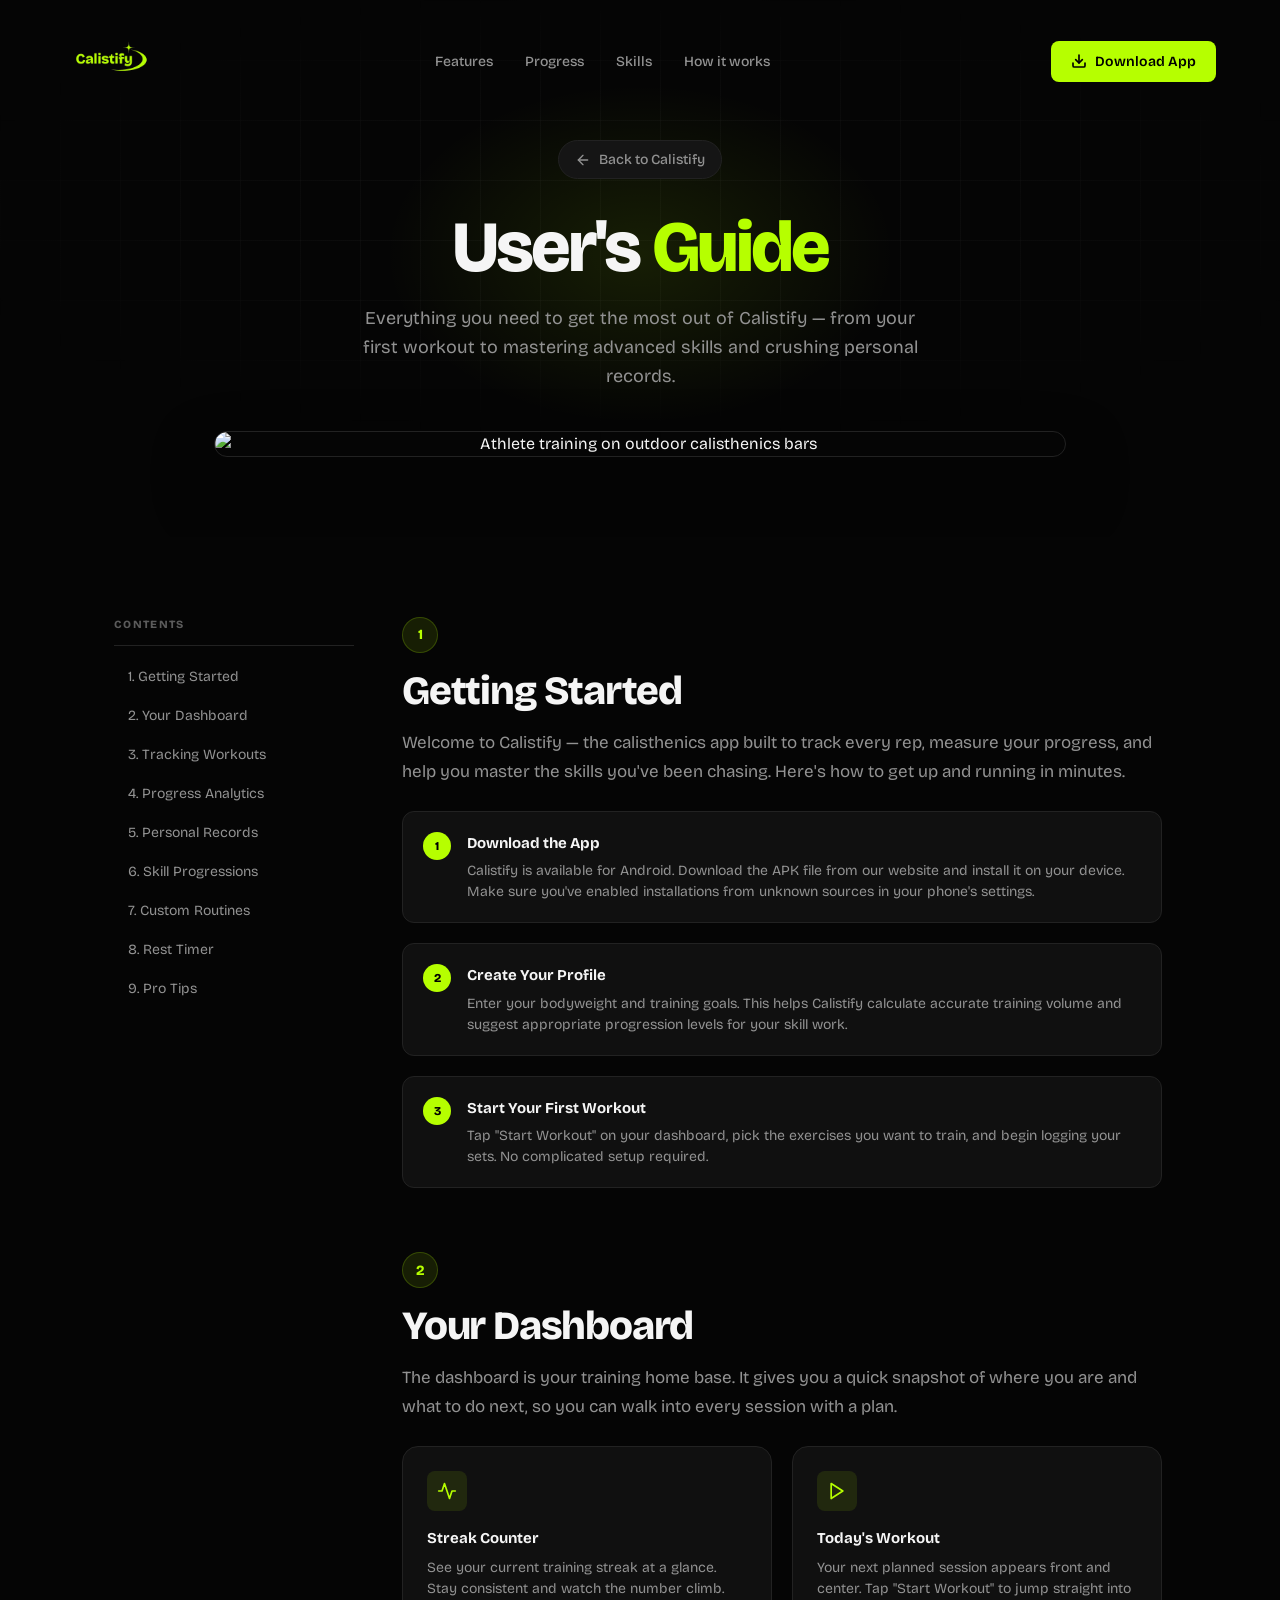
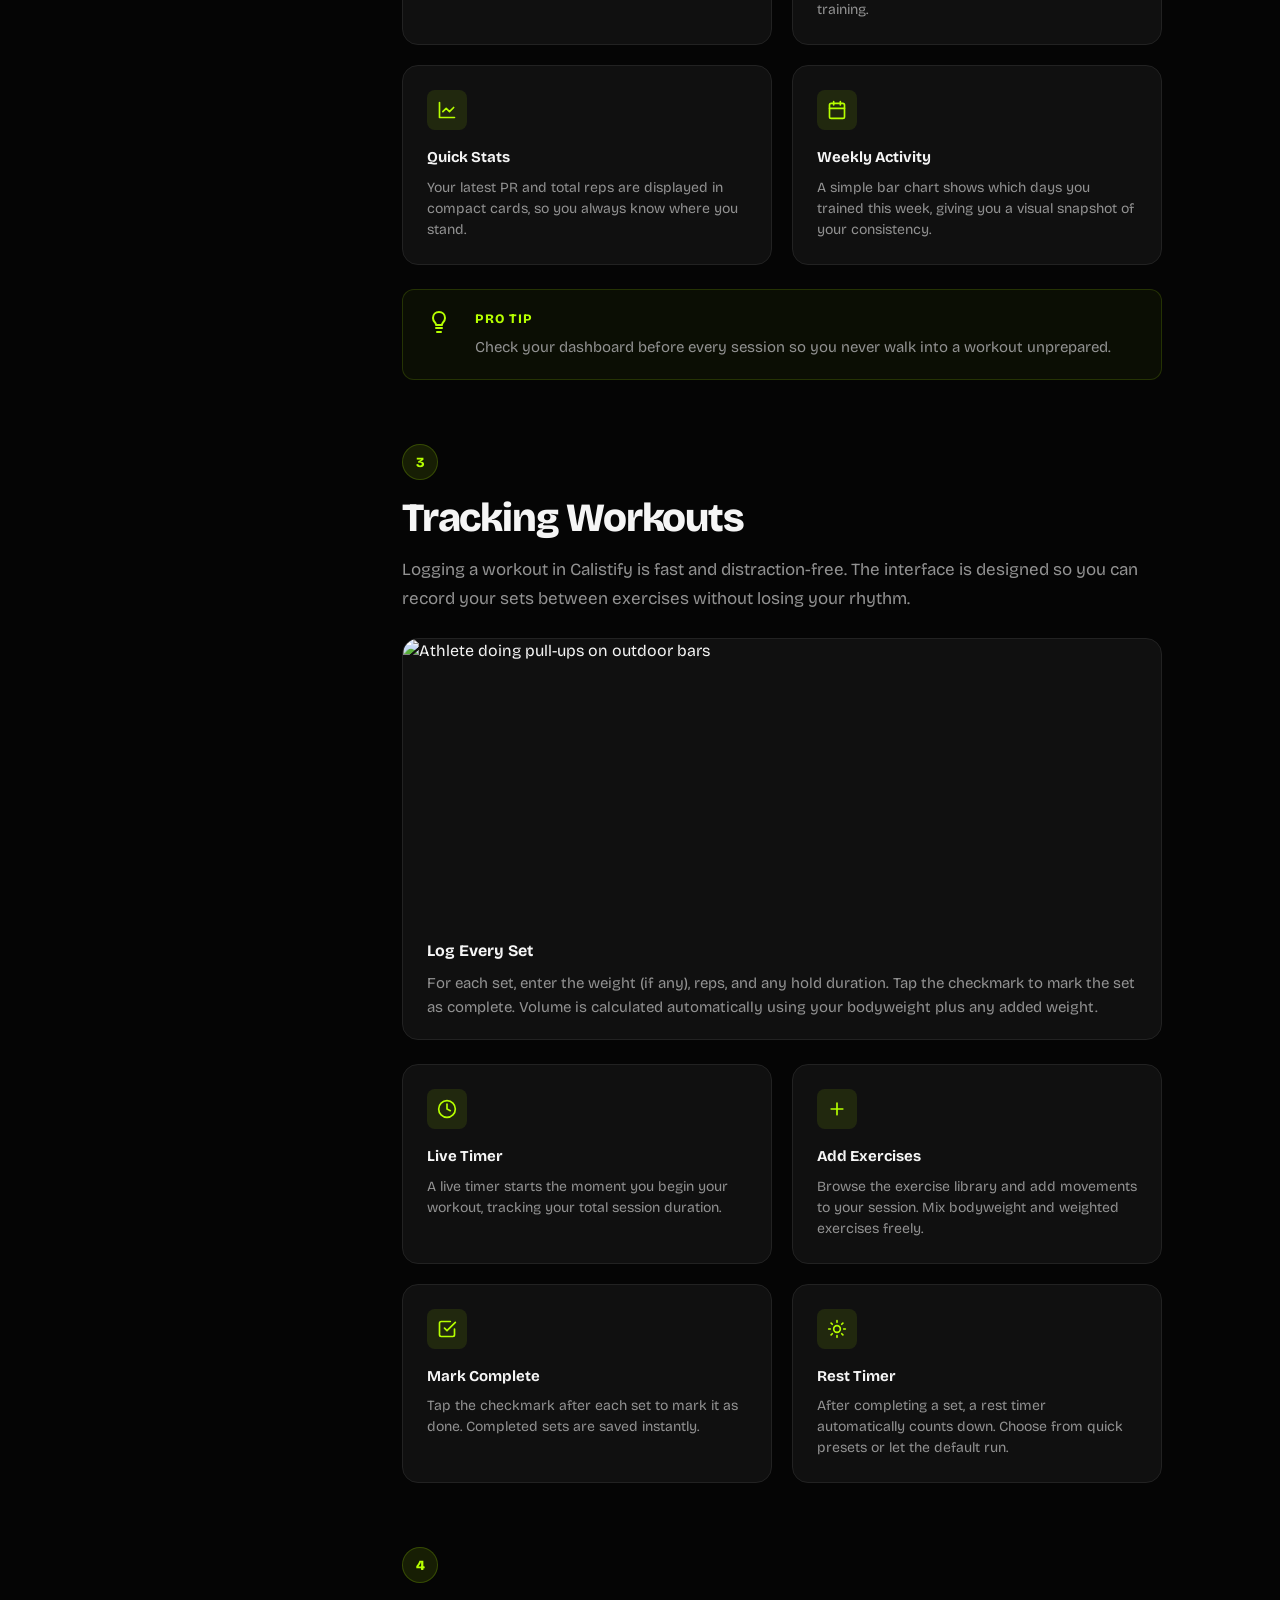
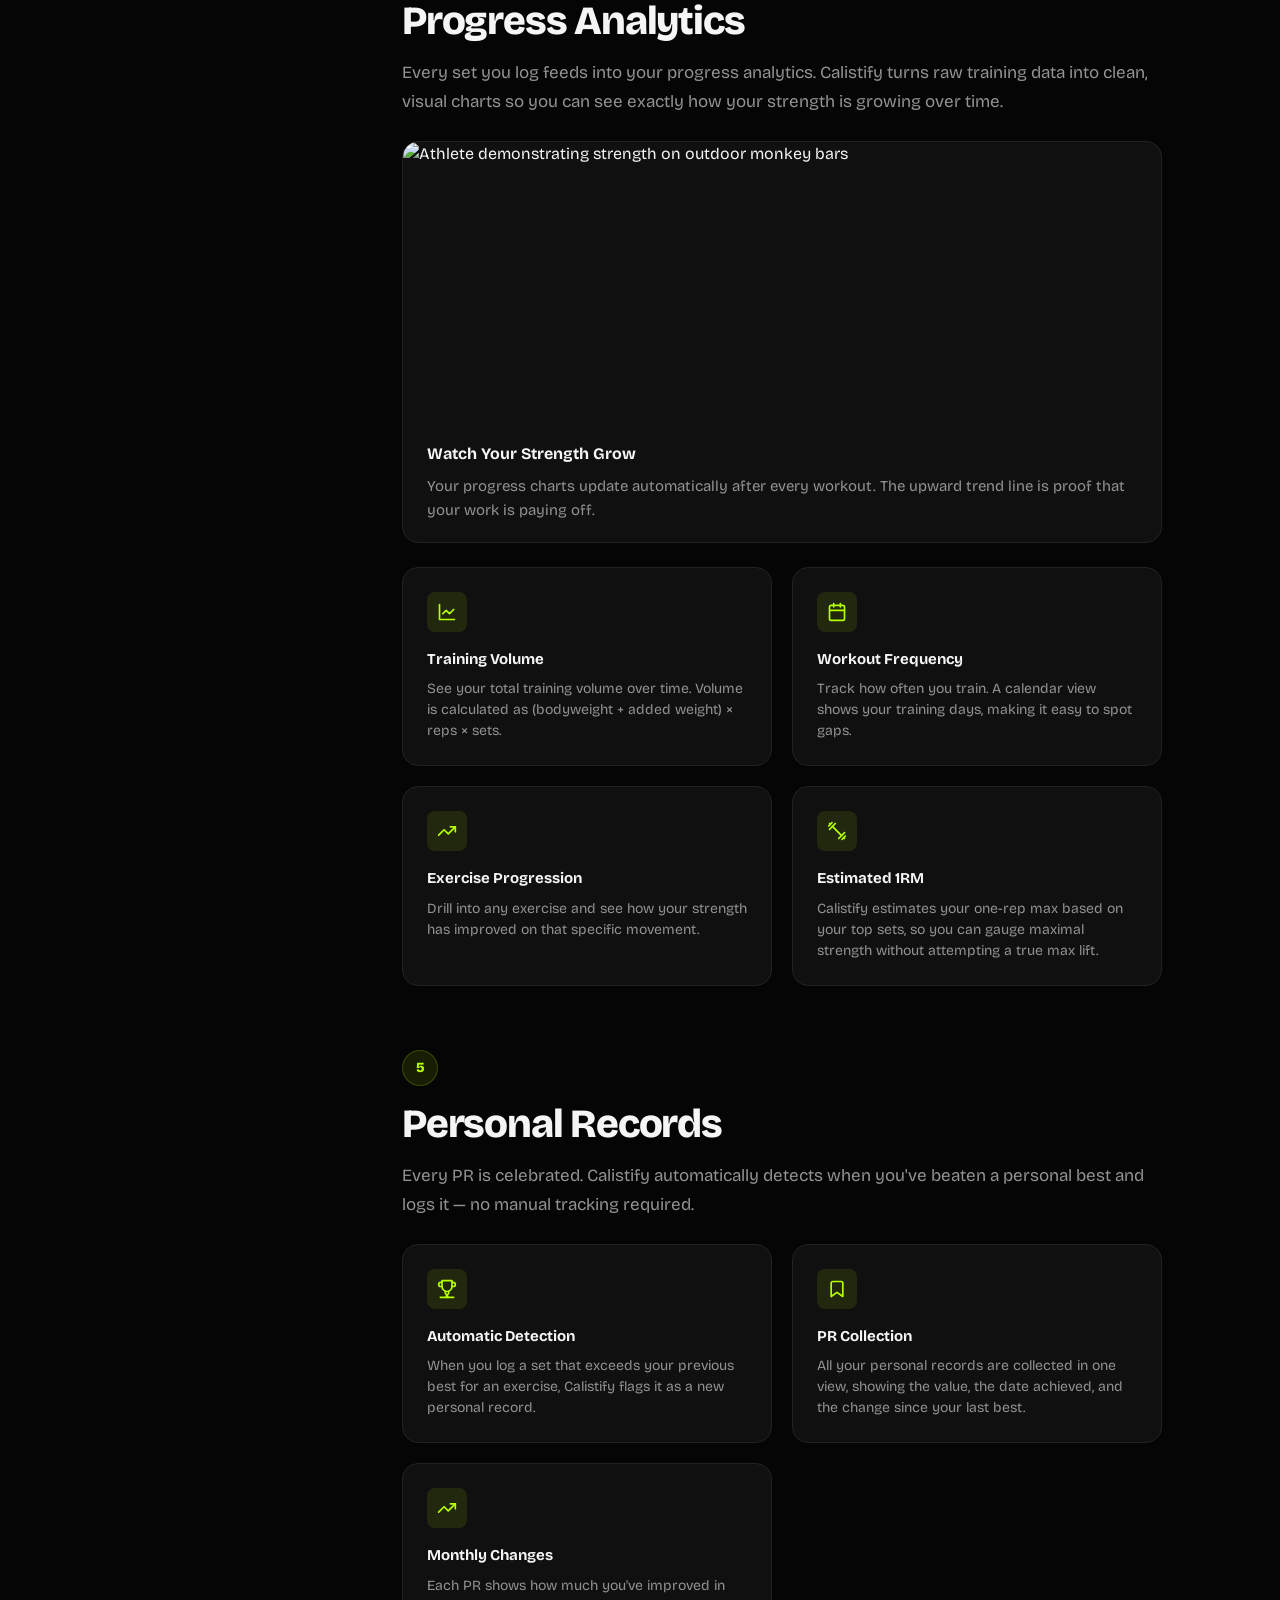
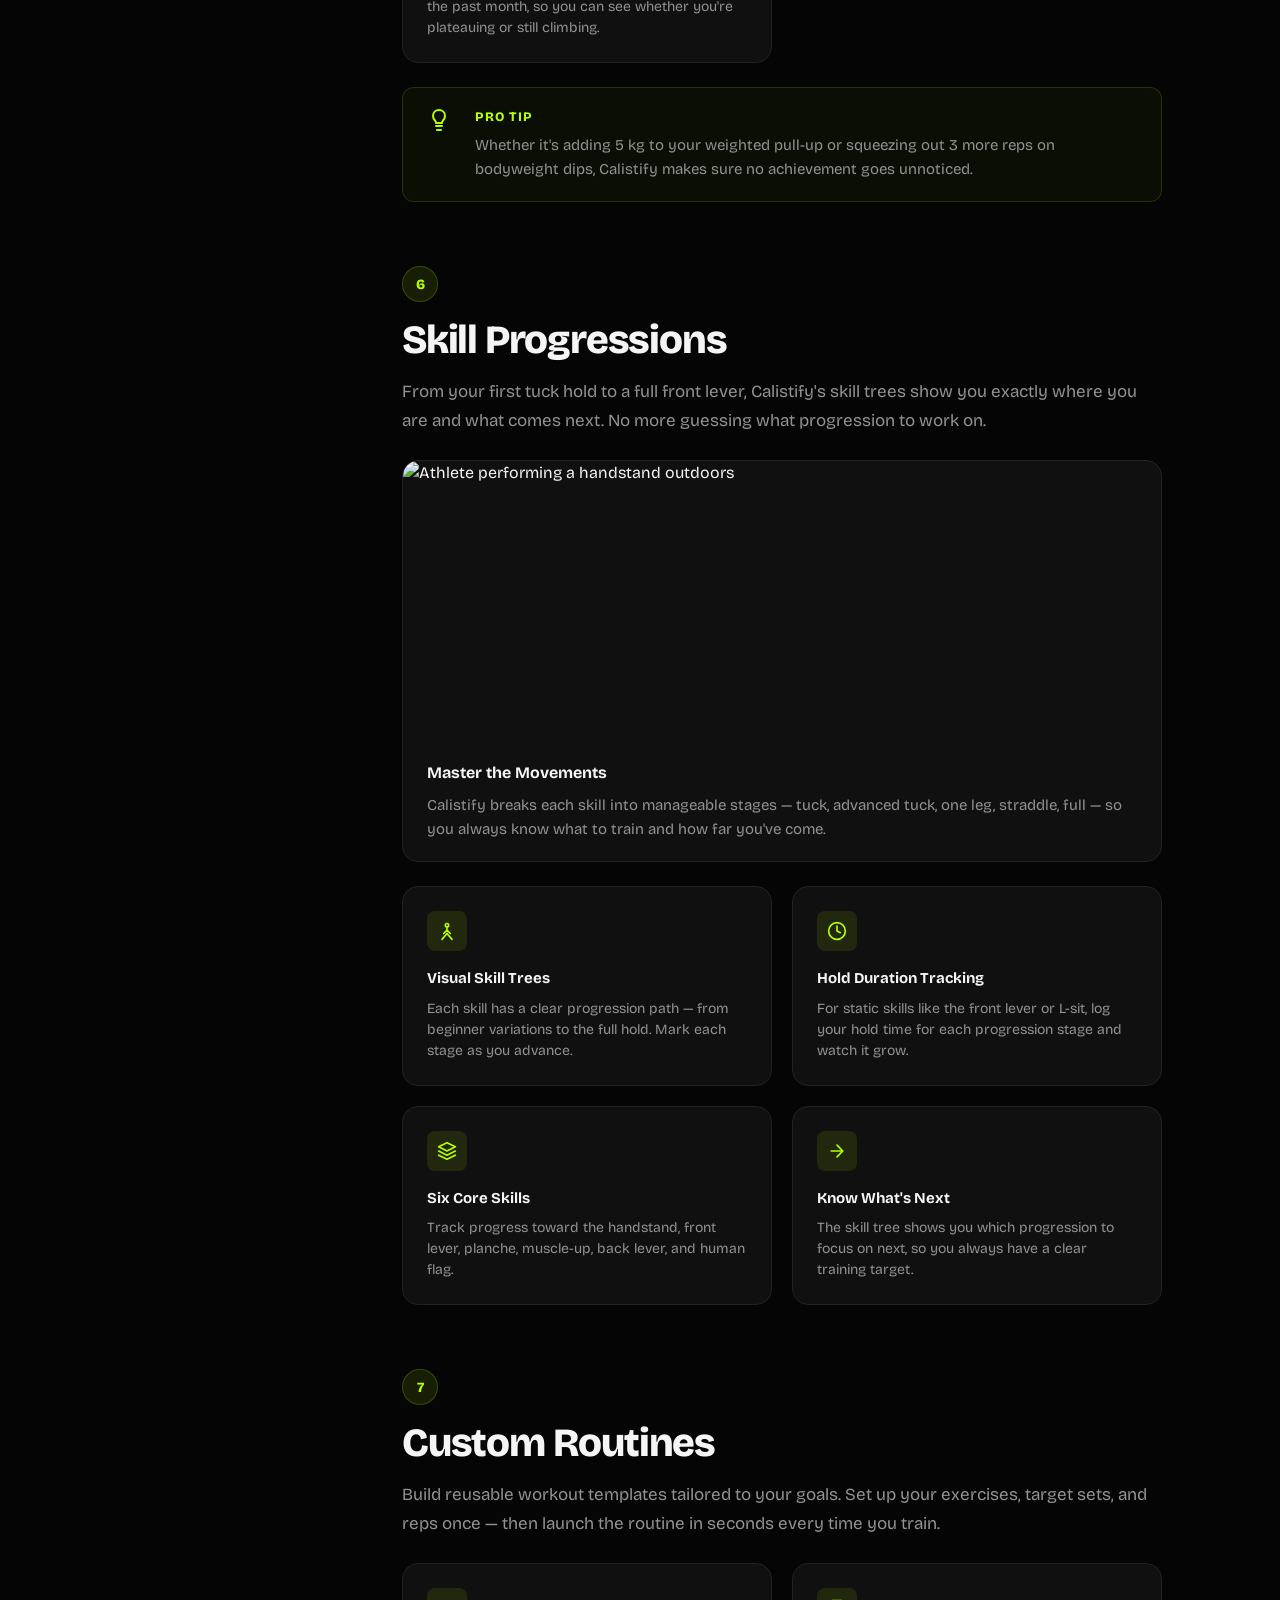
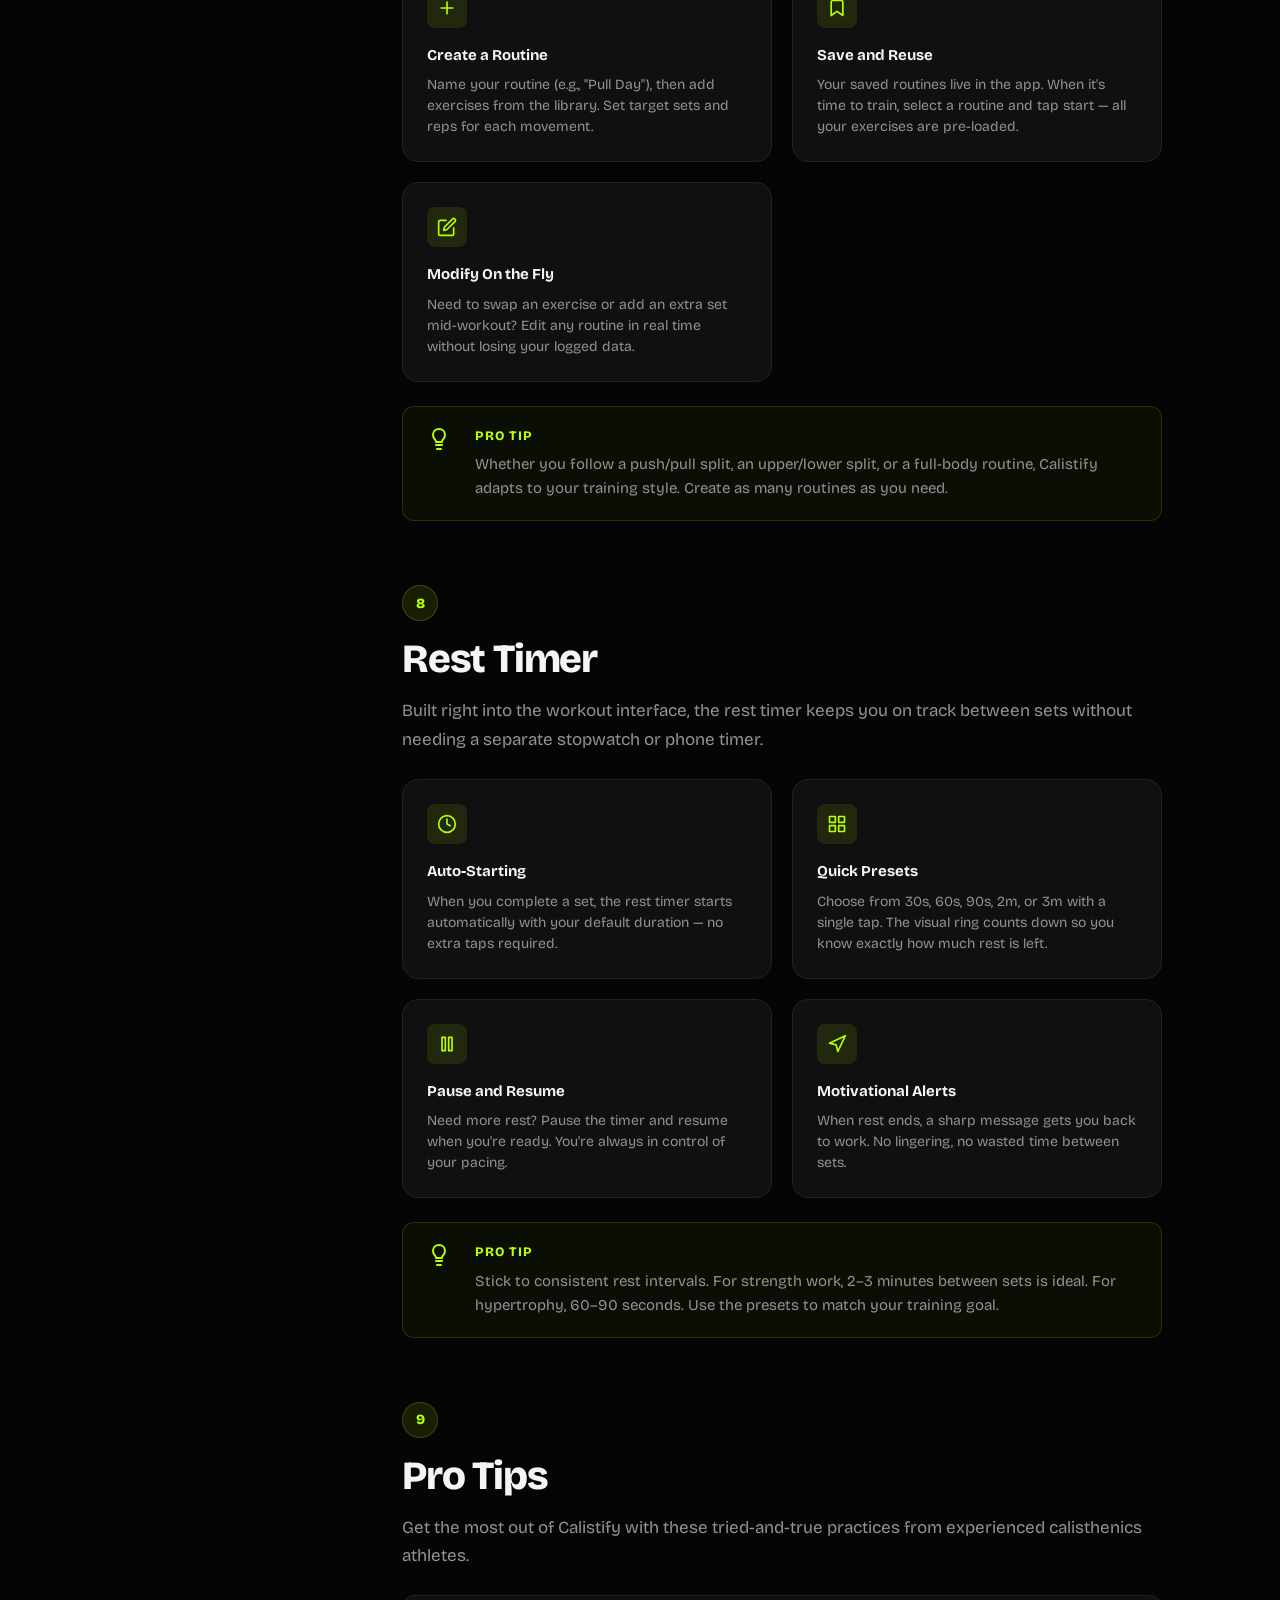
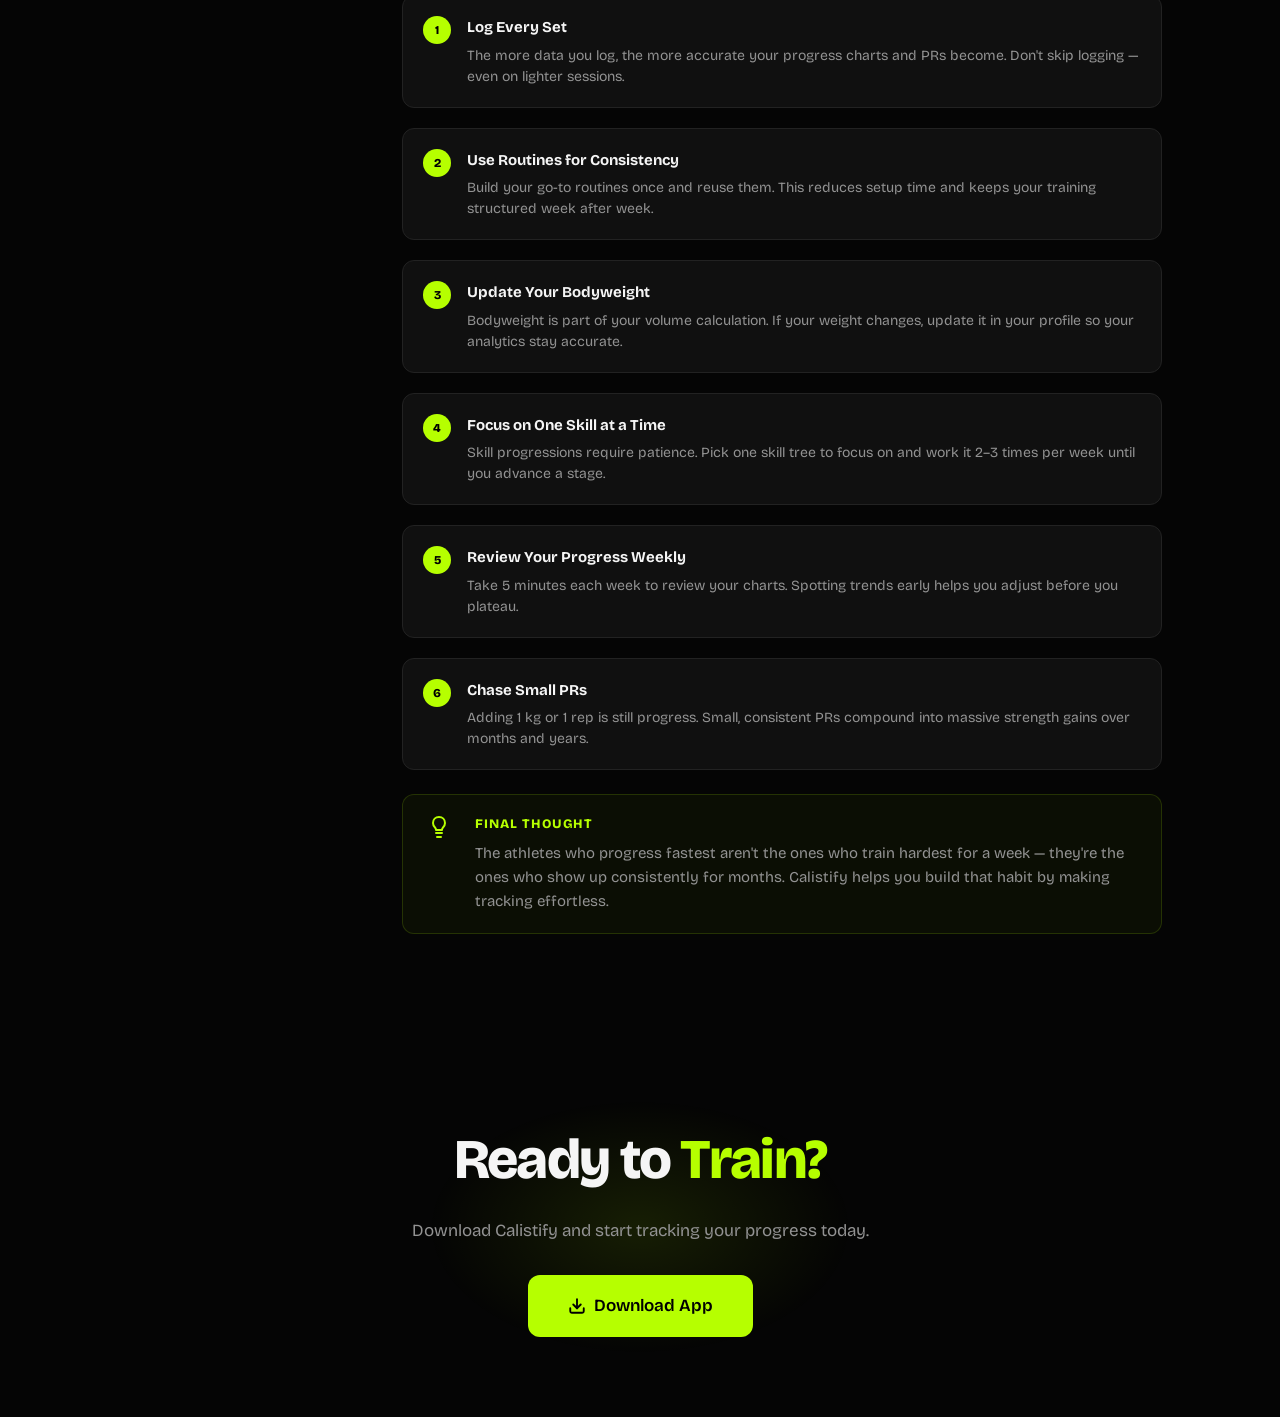
==== commit 2fdab2b1: "Restore rich guide page with back button" ====
--- a/guide.html
+++ b/guide.html
@@ -8,7 +8,7 @@
     <meta name="description" content="Calistify User's Guide. Learn how to track workouts, monitor progress, master skills, and crush your personal records." />
     <link rel="preconnect" href="https://fonts.googleapis.com" />
     <link rel="preconnect" href="https://fonts.gstatic.com" crossorigin />
-    <link href="https://fonts.googleapis.com/css2?family=Inter:wght@400;500;600;700;800;900&display=swap" rel="stylesheet" />
+    <link href="https://fonts.googleapis.com/css2?family=Bricolage+Grotesque:opsz,wght@12..96,200..800&display=swap" rel="stylesheet" />
     <link rel="stylesheet" href="./css/style.css" />
 </head>
 <body>
@@ -34,136 +34,452 @@
       </div>
     </nav>
 
-    <section class="legal-page">
-    <div class="legal-container">
-        <a href="index.html" class="legal-back">
-        <svg width="16" height="16" viewBox="0 0 24 24" fill="none" stroke="currentColor" stroke-width="2" stroke-linecap="round" stroke-linejoin="round"><path d="M19 12H5"/><polyline points="12 19 5 12 12 5"/></svg>
-        Back to Calistify
+    <!-- ============ HERO ============ -->
+    <section class="guide-hero">
+      <div class="guide-hero-bg"></div>
+      <div class="guide-hero-glow"></div>
+      <div class="guide-hero-content">
+        <a href="index.html" class="guide-back">
+          <svg width="16" height="16" viewBox="0 0 24 24" fill="none" stroke="currentColor" stroke-width="2" stroke-linecap="round" stroke-linejoin="round"><path d="M19 12H5"/><polyline points="12 19 5 12 12 5"/></svg>
+          Back to Calistify
         </a>
-        <div class="legal-header">
-        <h1 class="legal-title">User's Guide</h1>
-        <p class="legal-updated">Last updated: January 2026</p>
+        <h1 class="guide-hero-title">User's <span class="lime">Guide</span></h1>
+        <p class="guide-hero-subtitle">Everything you need to get the most out of Calistify — from your first workout to mastering advanced skills and crushing personal records.</p>
+      </div>
+      <div class="guide-hero-img">
+        <img src="https://images.pexels.com/photos/13993576/pexels-photo-13993576.jpeg?auto=compress&cs=tinysrgb&h=650&w=940" alt="Athlete training on outdoor calisthenics bars" />
+      </div>
+    </section>
+
+    <!-- ============ GUIDE BODY ============ -->
+    <section class="guide-body">
+      <div class="guide-layout">
+        <!-- Sidebar -->
+        <aside class="guide-sidebar">
+          <p class="guide-sidebar-title">CONTENTS</p>
+          <ul>
+            <li><a href="#getting-started">1. Getting Started</a></li>
+            <li><a href="#dashboard">2. Your Dashboard</a></li>
+            <li><a href="#tracking">3. Tracking Workouts</a></li>
+            <li><a href="#progress">4. Progress Analytics</a></li>
+            <li><a href="#records">5. Personal Records</a></li>
+            <li><a href="#skills">6. Skill Progressions</a></li>
+            <li><a href="#routines">7. Custom Routines</a></li>
+            <li><a href="#rest-timer">8. Rest Timer</a></li>
+            <li><a href="#tips">9. Pro Tips</a></li>
+          </ul>
+        </aside>
+
+        <!-- Content -->
+        <div class="guide-content">
+
+          <!-- 1. Getting Started -->
+          <div class="guide-section" id="getting-started">
+            <div class="guide-section-num">1</div>
+            <h2>Getting Started</h2>
+            <p>Welcome to Calistify — the calisthenics app built to track every rep, measure your progress, and help you master the skills you've been chasing. Here's how to get up and running in minutes.</p>
+            <div class="guide-steps">
+              <div class="guide-step">
+                <div class="guide-step-num">1</div>
+                <div class="guide-step-body">
+                  <h4>Download the App</h4>
+                  <p>Calistify is available for Android. Download the APK file from our website and install it on your device. Make sure you've enabled installations from unknown sources in your phone's settings.</p>
+                </div>
+              </div>
+              <div class="guide-step">
+                <div class="guide-step-num">2</div>
+                <div class="guide-step-body">
+                  <h4>Create Your Profile</h4>
+                  <p>Enter your bodyweight and training goals. This helps Calistify calculate accurate training volume and suggest appropriate progression levels for your skill work.</p>
+                </div>
+              </div>
+              <div class="guide-step">
+                <div class="guide-step-num">3</div>
+                <div class="guide-step-body">
+                  <h4>Start Your First Workout</h4>
+                  <p>Tap "Start Workout" on your dashboard, pick the exercises you want to train, and begin logging your sets. No complicated setup required.</p>
+                </div>
+              </div>
+            </div>
+          </div>
+
+          <!-- 2. Dashboard -->
+          <div class="guide-section" id="dashboard">
+            <div class="guide-section-num">2</div>
+            <h2>Your Dashboard</h2>
+            <p>The dashboard is your training home base. It gives you a quick snapshot of where you are and what to do next, so you can walk into every session with a plan.</p>
+            <div class="guide-feature-grid">
+              <div class="guide-feature-card">
+                <div class="guide-feature-icon">
+                  <svg width="20" height="20" viewBox="0 0 24 24" fill="none" stroke="currentColor" stroke-width="2" stroke-linecap="round" stroke-linejoin="round"><path d="M22 12h-4l-3 9L9 3l-3 9H2"/></svg>
+                </div>
+                <h4>Streak Counter</h4>
+                <p>See your current training streak at a glance. Stay consistent and watch the number climb.</p>
+              </div>
+              <div class="guide-feature-card">
+                <div class="guide-feature-icon">
+                  <svg width="20" height="20" viewBox="0 0 24 24" fill="none" stroke="currentColor" stroke-width="2" stroke-linecap="round" stroke-linejoin="round"><polygon points="5 3 19 12 5 21 5 3"/></svg>
+                </div>
+                <h4>Today's Workout</h4>
+                <p>Your next planned session appears front and center. Tap "Start Workout" to jump straight into training.</p>
+              </div>
+              <div class="guide-feature-card">
+                <div class="guide-feature-icon">
+                  <svg width="20" height="20" viewBox="0 0 24 24" fill="none" stroke="currentColor" stroke-width="2" stroke-linecap="round" stroke-linejoin="round"><path d="M3 3v18h18"/><path d="M7 14l4-4 4 4 5-5"/></svg>
+                </div>
+                <h4>Quick Stats</h4>
+                <p>Your latest PR and total reps are displayed in compact cards, so you always know where you stand.</p>
+              </div>
+              <div class="guide-feature-card">
+                <div class="guide-feature-icon">
+                  <svg width="20" height="20" viewBox="0 0 24 24" fill="none" stroke="currentColor" stroke-width="2" stroke-linecap="round" stroke-linejoin="round"><rect x="3" y="4" width="18" height="18" rx="2"/><line x1="16" y1="2" x2="16" y2="6"/><line x1="8" y1="2" x2="8" y2="6"/><line x1="3" y1="10" x2="21" y2="10"/></svg>
+                </div>
+                <h4>Weekly Activity</h4>
+                <p>A simple bar chart shows which days you trained this week, giving you a visual snapshot of your consistency.</p>
+              </div>
+            </div>
+            <div class="guide-tip">
+              <div class="guide-tip-icon">
+                <svg width="24" height="24" viewBox="0 0 24 24" fill="none" stroke="currentColor" stroke-width="2" stroke-linecap="round" stroke-linejoin="round"><path d="M9 18h6"/><path d="M10 22h4"/><path d="M12 2C8.5 2 6 4.5 6 8c0 2 1 3.5 2 4.5.5.5 1 1.5 1 2.5h6c0-1 .5-2 1-2.5 1-1 2-2.5 2-4.5 0-3.5-2.5-6-6-6z"/></svg>
+              </div>
+              <div class="guide-tip-body">
+                <h4>PRO TIP</h4>
+                <p>Check your dashboard before every session so you never walk into a workout unprepared.</p>
+              </div>
+            </div>
+          </div>
+
+          <!-- 3. Tracking Workouts -->
+          <div class="guide-section" id="tracking">
+            <div class="guide-section-num">3</div>
+            <h2>Tracking Workouts</h2>
+            <p>Logging a workout in Calistify is fast and distraction-free. The interface is designed so you can record your sets between exercises without losing your rhythm.</p>
+            <div class="guide-img-card">
+              <img src="https://images.pexels.com/photos/10021269/pexels-photo-10021269.jpeg?auto=compress&cs=tinysrgb&h=650&w=940" alt="Athlete doing pull-ups on outdoor bars" />
+              <div class="guide-img-card-body">
+                <h4>Log Every Set</h4>
+                <p>For each set, enter the weight (if any), reps, and any hold duration. Tap the checkmark to mark the set as complete. Volume is calculated automatically using your bodyweight plus any added weight.</p>
+              </div>
+            </div>
+            <div class="guide-feature-grid">
+              <div class="guide-feature-card">
+                <div class="guide-feature-icon">
+                  <svg width="20" height="20" viewBox="0 0 24 24" fill="none" stroke="currentColor" stroke-width="2" stroke-linecap="round" stroke-linejoin="round"><circle cx="12" cy="12" r="10"/><polyline points="12 6 12 12 16 14"/></svg>
+                </div>
+                <h4>Live Timer</h4>
+                <p>A live timer starts the moment you begin your workout, tracking your total session duration.</p>
+              </div>
+              <div class="guide-feature-card">
+                <div class="guide-feature-icon">
+                  <svg width="20" height="20" viewBox="0 0 24 24" fill="none" stroke="currentColor" stroke-width="2" stroke-linecap="round" stroke-linejoin="round"><path d="M12 5v14M5 12h14"/></svg>
+                </div>
+                <h4>Add Exercises</h4>
+                <p>Browse the exercise library and add movements to your session. Mix bodyweight and weighted exercises freely.</p>
+              </div>
+              <div class="guide-feature-card">
+                <div class="guide-feature-icon">
+                  <svg width="20" height="20" viewBox="0 0 24 24" fill="none" stroke="currentColor" stroke-width="2" stroke-linecap="round" stroke-linejoin="round"><path d="M9 11l3 3L22 4"/><path d="M21 12v7a2 2 0 0 1-2 2H5a2 2 0 0 1-2-2V5a2 2 0 0 1 2-2h11"/></svg>
+                </div>
+                <h4>Mark Complete</h4>
+                <p>Tap the checkmark after each set to mark it as done. Completed sets are saved instantly.</p>
+              </div>
+              <div class="guide-feature-card">
+                <div class="guide-feature-icon">
+                  <svg width="20" height="20" viewBox="0 0 24 24" fill="none" stroke="currentColor" stroke-width="2" stroke-linecap="round" stroke-linejoin="round"><path d="M12 2v2M12 20v2M4.93 4.93l1.41 1.41M17.66 17.66l1.41 1.41M2 12h2M20 12h2M4.93 19.07l1.41-1.41M17.66 6.34l1.41-1.41"/><circle cx="12" cy="12" r="4"/></svg>
+                </div>
+                <h4>Rest Timer</h4>
+                <p>After completing a set, a rest timer automatically counts down. Choose from quick presets or let the default run.</p>
+              </div>
+            </div>
+          </div>
+
+          <!-- 4. Progress Analytics -->
+          <div class="guide-section" id="progress">
+            <div class="guide-section-num">4</div>
+            <h2>Progress Analytics</h2>
+            <p>Every set you log feeds into your progress analytics. Calistify turns raw training data into clean, visual charts so you can see exactly how your strength is growing over time.</p>
+            <div class="guide-img-card">
+              <img src="https://images.pexels.com/photos/10021277/pexels-photo-10021277.jpeg?auto=compress&cs=tinysrgb&h=650&w=940" alt="Athlete demonstrating strength on outdoor monkey bars" />
+              <div class="guide-img-card-body">
+                <h4>Watch Your Strength Grow</h4>
+                <p>Your progress charts update automatically after every workout. The upward trend line is proof that your work is paying off.</p>
+              </div>
+            </div>
+            <div class="guide-feature-grid">
+              <div class="guide-feature-card">
+                <div class="guide-feature-icon">
+                  <svg width="20" height="20" viewBox="0 0 24 24" fill="none" stroke="currentColor" stroke-width="2" stroke-linecap="round" stroke-linejoin="round"><path d="M3 3v18h18"/><path d="M7 14l4-4 4 4 5-5"/></svg>
+                </div>
+                <h4>Training Volume</h4>
+                <p>See your total training volume over time. Volume is calculated as (bodyweight + added weight) × reps × sets.</p>
+              </div>
+              <div class="guide-feature-card">
+                <div class="guide-feature-icon">
+                  <svg width="20" height="20" viewBox="0 0 24 24" fill="none" stroke="currentColor" stroke-width="2" stroke-linecap="round" stroke-linejoin="round"><rect x="3" y="4" width="18" height="18" rx="2"/><line x1="16" y1="2" x2="16" y2="6"/><line x1="8" y1="2" x2="8" y2="6"/><line x1="3" y1="10" x2="21" y2="10"/></svg>
+                </div>
+                <h4>Workout Frequency</h4>
+                <p>Track how often you train. A calendar view shows your training days, making it easy to spot gaps.</p>
+              </div>
+              <div class="guide-feature-card">
+                <div class="guide-feature-icon">
+                  <svg width="20" height="20" viewBox="0 0 24 24" fill="none" stroke="currentColor" stroke-width="2" stroke-linecap="round" stroke-linejoin="round"><polyline points="22 7 13.5 15.5 8.5 10.5 2 17"/><polyline points="16 7 22 7 22 13"/></svg>
+                </div>
+                <h4>Exercise Progression</h4>
+                <p>Drill into any exercise and see how your strength has improved on that specific movement.</p>
+              </div>
+              <div class="guide-feature-card">
+                <div class="guide-feature-icon">
+                  <svg width="20" height="20" viewBox="0 0 24 24" fill="none" stroke="currentColor" stroke-width="2" stroke-linecap="round" stroke-linejoin="round"><path d="M6.5 6.5l11 11"/><path d="M21 21l-1-1"/><path d="M3 3l1 1"/><path d="M18 22l4-4"/><path d="M2 6l4-4"/><path d="M3 10l7-7"/><path d="M14 21l7-7"/></svg>
+                </div>
+                <h4>Estimated 1RM</h4>
+                <p>Calistify estimates your one-rep max based on your top sets, so you can gauge maximal strength without attempting a true max lift.</p>
+              </div>
+            </div>
+          </div>
+
+          <!-- 5. Personal Records -->
+          <div class="guide-section" id="records">
+            <div class="guide-section-num">5</div>
+            <h2>Personal Records</h2>
+            <p>Every PR is celebrated. Calistify automatically detects when you've beaten a personal best and logs it — no manual tracking required.</p>
+            <div class="guide-feature-grid">
+              <div class="guide-feature-card">
+                <div class="guide-feature-icon">
+                  <svg width="20" height="20" viewBox="0 0 24 24" fill="none" stroke="currentColor" stroke-width="2" stroke-linecap="round" stroke-linejoin="round"><path d="M6 9H4.5a2.5 2.5 0 0 1 0-5H6"/><path d="M18 9h1.5a2.5 2.5 0 0 0 0-5H18"/><path d="M4 22h16"/><path d="M10 14.66V17c0 .55.47.98.97 1.21C12.15 18.75 13 20.24 13 22"/><path d="M14 14.66V17c0 .55-.47.98-.97 1.21C11.85 18.75 11 20.24 11 22"/><path d="M18 2H6v7a6 6 0 0 0 12 0V2Z"/></svg>
+                </div>
+                <h4>Automatic Detection</h4>
+                <p>When you log a set that exceeds your previous best for an exercise, Calistify flags it as a new personal record.</p>
+              </div>
+              <div class="guide-feature-card">
+                <div class="guide-feature-icon">
+                  <svg width="20" height="20" viewBox="0 0 24 24" fill="none" stroke="currentColor" stroke-width="2" stroke-linecap="round" stroke-linejoin="round"><path d="M19 21l-7-5-7 5V5a2 2 0 0 1 2-2h10a2 2 0 0 1 2 2z"/></svg>
+                </div>
+                <h4>PR Collection</h4>
+                <p>All your personal records are collected in one view, showing the value, the date achieved, and the change since your last best.</p>
+              </div>
+              <div class="guide-feature-card">
+                <div class="guide-feature-icon">
+                  <svg width="20" height="20" viewBox="0 0 24 24" fill="none" stroke="currentColor" stroke-width="2" stroke-linecap="round" stroke-linejoin="round"><polyline points="22 7 13.5 15.5 8.5 10.5 2 17"/><polyline points="16 7 22 7 22 13"/></svg>
+                </div>
+                <h4>Monthly Changes</h4>
+                <p>Each PR shows how much you've improved in the past month, so you can see whether you're plateauing or still climbing.</p>
+              </div>
+            </div>
+            <div class="guide-tip">
+              <div class="guide-tip-icon">
+                <svg width="24" height="24" viewBox="0 0 24 24" fill="none" stroke="currentColor" stroke-width="2" stroke-linecap="round" stroke-linejoin="round"><path d="M9 18h6"/><path d="M10 22h4"/><path d="M12 2C8.5 2 6 4.5 6 8c0 2 1 3.5 2 4.5.5.5 1 1.5 1 2.5h6c0-1 .5-2 1-2.5 1-1 2-2.5 2-4.5 0-3.5-2.5-6-6-6z"/></svg>
+              </div>
+              <div class="guide-tip-body">
+                <h4>PRO TIP</h4>
+                <p>Whether it's adding 5 kg to your weighted pull-up or squeezing out 3 more reps on bodyweight dips, Calistify makes sure no achievement goes unnoticed.</p>
+              </div>
+            </div>
+          </div>
+
+          <!-- 6. Skill Progressions -->
+          <div class="guide-section" id="skills">
+            <div class="guide-section-num">6</div>
+            <h2>Skill Progressions</h2>
+            <p>From your first tuck hold to a full front lever, Calistify's skill trees show you exactly where you are and what comes next. No more guessing what progression to work on.</p>
+            <div class="guide-img-card">
+              <img src="https://images.pexels.com/photos/18353907/pexels-photo-18353907.jpeg?auto=compress&cs=tinysrgb&h=650&w=940" alt="Athlete performing a handstand outdoors" />
+              <div class="guide-img-card-body">
+                <h4>Master the Movements</h4>
+                <p>Calistify breaks each skill into manageable stages — tuck, advanced tuck, one leg, straddle, full — so you always know what to train and how far you've come.</p>
+              </div>
+            </div>
+            <div class="guide-feature-grid">
+              <div class="guide-feature-card">
+                <div class="guide-feature-icon">
+                  <svg width="20" height="20" viewBox="0 0 24 24" fill="none" stroke="currentColor" stroke-width="2" stroke-linecap="round" stroke-linejoin="round"><circle cx="12" cy="5" r="2"/><path d="M12 7v4M8 15l4-4 4 4M6 22l6-7 6 7"/></svg>
+                </div>
+                <h4>Visual Skill Trees</h4>
+                <p>Each skill has a clear progression path — from beginner variations to the full hold. Mark each stage as you advance.</p>
+              </div>
+              <div class="guide-feature-card">
+                <div class="guide-feature-icon">
+                  <svg width="20" height="20" viewBox="0 0 24 24" fill="none" stroke="currentColor" stroke-width="2" stroke-linecap="round" stroke-linejoin="round"><circle cx="12" cy="12" r="10"/><polyline points="12 6 12 12 16 14"/></svg>
+                </div>
+                <h4>Hold Duration Tracking</h4>
+                <p>For static skills like the front lever or L-sit, log your hold time for each progression stage and watch it grow.</p>
+              </div>
+              <div class="guide-feature-card">
+                <div class="guide-feature-icon">
+                  <svg width="20" height="20" viewBox="0 0 24 24" fill="none" stroke="currentColor" stroke-width="2" stroke-linecap="round" stroke-linejoin="round"><path d="M12 2L2 7l10 5 10-5-10-5z"/><path d="M2 17l10 5 10-5"/><path d="M2 12l10 5 10-5"/></svg>
+                </div>
+                <h4>Six Core Skills</h4>
+                <p>Track progress toward the handstand, front lever, planche, muscle-up, back lever, and human flag.</p>
+              </div>
+              <div class="guide-feature-card">
+                <div class="guide-feature-icon">
+                  <svg width="20" height="20" viewBox="0 0 24 24" fill="none" stroke="currentColor" stroke-width="2" stroke-linecap="round" stroke-linejoin="round"><path d="M5 12h14M12 5l7 7-7 7"/></svg>
+                </div>
+                <h4>Know What's Next</h4>
+                <p>The skill tree shows you which progression to focus on next, so you always have a clear training target.</p>
+              </div>
+            </div>
+          </div>
+
+          <!-- 7. Custom Routines -->
+          <div class="guide-section" id="routines">
+            <div class="guide-section-num">7</div>
+            <h2>Custom Routines</h2>
+            <p>Build reusable workout templates tailored to your goals. Set up your exercises, target sets, and reps once — then launch the routine in seconds every time you train.</p>
+            <div class="guide-feature-grid">
+              <div class="guide-feature-card">
+                <div class="guide-feature-icon">
+                  <svg width="20" height="20" viewBox="0 0 24 24" fill="none" stroke="currentColor" stroke-width="2" stroke-linecap="round" stroke-linejoin="round"><path d="M12 5v14M5 12h14"/></svg>
+                </div>
+                <h4>Create a Routine</h4>
+                <p>Name your routine (e.g., "Pull Day"), then add exercises from the library. Set target sets and reps for each movement.</p>
+              </div>
+              <div class="guide-feature-card">
+                <div class="guide-feature-icon">
+                  <svg width="20" height="20" viewBox="0 0 24 24" fill="none" stroke="currentColor" stroke-width="2" stroke-linecap="round" stroke-linejoin="round"><path d="M19 21l-7-5-7 5V5a2 2 0 0 1 2-2h10a2 2 0 0 1 2 2z"/></svg>
+                </div>
+                <h4>Save and Reuse</h4>
+                <p>Your saved routines live in the app. When it's time to train, select a routine and tap start — all your exercises are pre-loaded.</p>
+              </div>
+              <div class="guide-feature-card">
+                <div class="guide-feature-icon">
+                  <svg width="20" height="20" viewBox="0 0 24 24" fill="none" stroke="currentColor" stroke-width="2" stroke-linecap="round" stroke-linejoin="round"><path d="M11 4H4a2 2 0 0 0-2 2v14a2 2 0 0 0 2 2h14a2 2 0 0 0 2-2v-7"/><path d="M18.5 2.5a2.121 2.121 0 0 1 3 3L12 15l-4 1 1-4 9.5-9.5z"/></svg>
+                </div>
+                <h4>Modify On the Fly</h4>
+                <p>Need to swap an exercise or add an extra set mid-workout? Edit any routine in real time without losing your logged data.</p>
+              </div>
+            </div>
+            <div class="guide-tip">
+              <div class="guide-tip-icon">
+                <svg width="24" height="24" viewBox="0 0 24 24" fill="none" stroke="currentColor" stroke-width="2" stroke-linecap="round" stroke-linejoin="round"><path d="M9 18h6"/><path d="M10 22h4"/><path d="M12 2C8.5 2 6 4.5 6 8c0 2 1 3.5 2 4.5.5.5 1 1.5 1 2.5h6c0-1 .5-2 1-2.5 1-1 2-2.5 2-4.5 0-3.5-2.5-6-6-6z"/></svg>
+              </div>
+              <div class="guide-tip-body">
+                <h4>PRO TIP</h4>
+                <p>Whether you follow a push/pull split, an upper/lower split, or a full-body routine, Calistify adapts to your training style. Create as many routines as you need.</p>
+              </div>
+            </div>
+          </div>
+
+          <!-- 8. Rest Timer -->
+          <div class="guide-section" id="rest-timer">
+            <div class="guide-section-num">8</div>
+            <h2>Rest Timer</h2>
+            <p>Built right into the workout interface, the rest timer keeps you on track between sets without needing a separate stopwatch or phone timer.</p>
+            <div class="guide-feature-grid">
+              <div class="guide-feature-card">
+                <div class="guide-feature-icon">
+                  <svg width="20" height="20" viewBox="0 0 24 24" fill="none" stroke="currentColor" stroke-width="2" stroke-linecap="round" stroke-linejoin="round"><circle cx="12" cy="12" r="10"/><polyline points="12 6 12 12 16 14"/></svg>
+                </div>
+                <h4>Auto-Starting</h4>
+                <p>When you complete a set, the rest timer starts automatically with your default duration — no extra taps required.</p>
+              </div>
+              <div class="guide-feature-card">
+                <div class="guide-feature-icon">
+                  <svg width="20" height="20" viewBox="0 0 24 24" fill="none" stroke="currentColor" stroke-width="2" stroke-linecap="round" stroke-linejoin="round"><rect x="3" y="3" width="7" height="7"/><rect x="14" y="3" width="7" height="7"/><rect x="14" y="14" width="7" height="7"/><rect x="3" y="14" width="7" height="7"/></svg>
+                </div>
+                <h4>Quick Presets</h4>
+                <p>Choose from 30s, 60s, 90s, 2m, or 3m with a single tap. The visual ring counts down so you know exactly how much rest is left.</p>
+              </div>
+              <div class="guide-feature-card">
+                <div class="guide-feature-icon">
+                  <svg width="20" height="20" viewBox="0 0 24 24" fill="none" stroke="currentColor" stroke-width="2" stroke-linecap="round" stroke-linejoin="round"><rect x="6" y="4" width="4" height="16"/><rect x="14" y="4" width="4" height="16"/></svg>
+                </div>
+                <h4>Pause and Resume</h4>
+                <p>Need more rest? Pause the timer and resume when you're ready. You're always in control of your pacing.</p>
+              </div>
+              <div class="guide-feature-card">
+                <div class="guide-feature-icon">
+                  <svg width="20" height="20" viewBox="0 0 24 24" fill="none" stroke="currentColor" stroke-width="2" stroke-linecap="round" stroke-linejoin="round"><path d="M3 11l19-9-9 19-2-8-8-2z"/></svg>
+                </div>
+                <h4>Motivational Alerts</h4>
+                <p>When rest ends, a sharp message gets you back to work. No lingering, no wasted time between sets.</p>
+              </div>
+            </div>
+            <div class="guide-tip">
+              <div class="guide-tip-icon">
+                <svg width="24" height="24" viewBox="0 0 24 24" fill="none" stroke="currentColor" stroke-width="2" stroke-linecap="round" stroke-linejoin="round"><path d="M9 18h6"/><path d="M10 22h4"/><path d="M12 2C8.5 2 6 4.5 6 8c0 2 1 3.5 2 4.5.5.5 1 1.5 1 2.5h6c0-1 .5-2 1-2.5 1-1 2-2.5 2-4.5 0-3.5-2.5-6-6-6z"/></svg>
+              </div>
+              <div class="guide-tip-body">
+                <h4>PRO TIP</h4>
+                <p>Stick to consistent rest intervals. For strength work, 2–3 minutes between sets is ideal. For hypertrophy, 60–90 seconds. Use the presets to match your training goal.</p>
+              </div>
+            </div>
+          </div>
+
+          <!-- 9. Pro Tips -->
+          <div class="guide-section" id="tips">
+            <div class="guide-section-num">9</div>
+            <h2>Pro Tips</h2>
+            <p>Get the most out of Calistify with these tried-and-true practices from experienced calisthenics athletes.</p>
+            <div class="guide-steps">
+              <div class="guide-step">
+                <div class="guide-step-num">1</div>
+                <div class="guide-step-body">
+                  <h4>Log Every Set</h4>
+                  <p>The more data you log, the more accurate your progress charts and PRs become. Don't skip logging — even on lighter sessions.</p>
+                </div>
+              </div>
+              <div class="guide-step">
+                <div class="guide-step-num">2</div>
+                <div class="guide-step-body">
+                  <h4>Use Routines for Consistency</h4>
+                  <p>Build your go-to routines once and reuse them. This reduces setup time and keeps your training structured week after week.</p>
+                </div>
+              </div>
+              <div class="guide-step">
+                <div class="guide-step-num">3</div>
+                <div class="guide-step-body">
+                  <h4>Update Your Bodyweight</h4>
+                  <p>Bodyweight is part of your volume calculation. If your weight changes, update it in your profile so your analytics stay accurate.</p>
+                </div>
+              </div>
+              <div class="guide-step">
+                <div class="guide-step-num">4</div>
+                <div class="guide-step-body">
+                  <h4>Focus on One Skill at a Time</h4>
+                  <p>Skill progressions require patience. Pick one skill tree to focus on and work it 2–3 times per week until you advance a stage.</p>
+                </div>
+              </div>
+              <div class="guide-step">
+                <div class="guide-step-num">5</div>
+                <div class="guide-step-body">
+                  <h4>Review Your Progress Weekly</h4>
+                  <p>Take 5 minutes each week to review your charts. Spotting trends early helps you adjust before you plateau.</p>
+                </div>
+              </div>
+              <div class="guide-step">
+                <div class="guide-step-num">6</div>
+                <div class="guide-step-body">
+                  <h4>Chase Small PRs</h4>
+                  <p>Adding 1 kg or 1 rep is still progress. Small, consistent PRs compound into massive strength gains over months and years.</p>
+                </div>
+              </div>
+            </div>
+            <div class="guide-tip">
+              <div class="guide-tip-icon">
+                <svg width="24" height="24" viewBox="0 0 24 24" fill="none" stroke="currentColor" stroke-width="2" stroke-linecap="round" stroke-linejoin="round"><path d="M9 18h6"/><path d="M10 22h4"/><path d="M12 2C8.5 2 6 4.5 6 8c0 2 1 3.5 2 4.5.5.5 1 1.5 1 2.5h6c0-1 .5-2 1-2.5 1-1 2-2.5 2-4.5 0-3.5-2.5-6-6-6z"/></svg>
+              </div>
+              <div class="guide-tip-body">
+                <h4>FINAL THOUGHT</h4>
+                <p>The athletes who progress fastest aren't the ones who train hardest for a week — they're the ones who show up consistently for months. Calistify helps you build that habit by making tracking effortless.</p>
+              </div>
+            </div>
+          </div>
+
         </div>
-        <div class="legal-nav">
-        <a href="#getting-started">1. Getting Started</a>
-        <a href="#dashboard">2. Your Dashboard</a>
-        <a href="#tracking">3. Tracking Workouts</a>
-        <a href="#progress">4. Progress Analytics</a>
-        <a href="#records">5. Personal Records</a>
-        <a href="#skills">6. Skill Progressions</a>
-        <a href="#routines">7. Custom Routines</a>
-        <a href="#rest-timer">8. Rest Timer</a>
-        <a href="#tips">9. Pro Tips</a>
-        </div>
-
-        <div class="legal-section" id="getting-started">
-        <h2>1. Getting Started</h2>
-        <p>Welcome to Calistify — the calisthenics app built to track every rep, measure your progress, and help you master the skills you've been chasing. Here's how to get up and running in minutes.</p>
-        <p><strong style="color: var(--text-primary);">Step 1 — Download:</strong> Calistify is available for Android. Download the APK file from our website and install it on your device. Make sure you've enabled installations from unknown sources in your phone's settings.</p>
-        <p><strong style="color: var(--text-primary);">Step 2 — Create Your Profile:</strong> Enter your bodyweight and training goals. This helps Calistify calculate accurate training volume and suggest appropriate progression levels for your skill work.</p>
-        <p><strong style="color: var(--text-primary);">Step 3 — Start Your First Workout:</strong> Tap "Start Workout" on your dashboard, pick the exercises you want to train, and begin logging your sets. No complicated setup required.</p>
-        </div>
-
-        <div class="legal-section" id="dashboard">
-        <h2>2. Your Dashboard</h2>
-        <p>The dashboard is your training home base. It gives you a quick snapshot of where you are and what to do next, so you can walk into every session with a plan.</p>
-        <ul>
-            <li><strong style="color: var(--text-primary);">Streak Counter:</strong> See your current training streak at a glance. Stay consistent and watch the number climb.</li>
-            <li><strong style="color: var(--text-primary);">Today's Workout:</strong> Your next planned session appears front and center. Tap "Start Workout" to jump straight into training.</li>
-            <li><strong style="color: var(--text-primary);">Quick Stats:</strong> Your latest PR and total reps are displayed in compact cards, so you always know where you stand.</li>
-            <li><strong style="color: var(--text-primary);">Weekly Activity:</strong> A simple bar chart shows which days you trained this week, giving you a visual snapshot of your consistency.</li>
-        </ul>
-        <p>Check your dashboard before every session so you never walk into a workout unprepared.</p>
-        </div>
-
-        <div class="legal-section" id="tracking">
-        <h2>3. Tracking Workouts</h2>
-        <p>Logging a workout in Calistify is fast and distraction-free. The interface is designed so you can record your sets between exercises without losing your rhythm.</p>
-        <ul>
-            <li><strong style="color: var(--text-primary);">Start a Workout:</strong> Tap "Start Workout" from the dashboard. A live timer starts running immediately to track your total session duration.</li>
-            <li><strong style="color: var(--text-primary);">Add Exercises:</strong> Browse the exercise library and add movements to your session. Mix bodyweight and weighted exercises freely.</li>
-            <li><strong style="color: var(--text-primary);">Log Each Set:</strong> For each set, enter the weight (if any), reps, and any hold duration. Tap the checkmark to mark the set as complete.</li>
-            <li><strong style="color: var(--text-primary);">Rest Timer:</strong> After completing a set, a rest timer automatically counts down. Choose from quick presets (30s, 60s, 90s, 2m, 3m) or let the default run.</li>
-        </ul>
-        <p>Whether you're doing bodyweight pull-ups or weighted dips with extra kilos, Calistify captures every detail. Volume is calculated automatically using your bodyweight plus any added weight.</p>
-        </div>
-
-        <div class="legal-section" id="progress">
-        <h2>4. Progress Analytics</h2>
-        <p>Every set you log feeds into your progress analytics. Calistify turns raw training data into clean, visual charts so you can see exactly how your strength is growing over time.</p>
-        <ul>
-            <li><strong style="color: var(--text-primary);">Training Volume:</strong> See your total training volume over time. Volume is calculated as (bodyweight + added weight) × reps × sets.</li>
-            <li><strong style="color: var(--text-primary);">Workout Frequency:</strong> Track how often you train. A calendar view shows your training days, making it easy to spot gaps.</li>
-            <li><strong style="color: var(--text-primary);">Exercise Progression:</strong> Drill into any exercise and see how your strength has improved on that specific movement.</li>
-            <li><strong style="color: var(--text-primary);">Estimated 1RM:</strong> Calistify estimates your one-rep max based on your top sets, so you can gauge maximal strength without attempting a true max lift.</li>
-        </ul>
-        <p>Your progress charts update automatically after every workout. The upward trend line is proof that your work is paying off.</p>
-        </div>
-
-        <div class="legal-section" id="records">
-        <h2>5. Personal Records</h2>
-        <p>Every PR is celebrated. Calistify automatically detects when you've beaten a personal best and logs it — no manual tracking required.</p>
-        <ul>
-            <li><strong style="color: var(--text-primary);">Automatic Detection:</strong> When you log a set that exceeds your previous best for an exercise, Calistify flags it as a new personal record.</li>
-            <li><strong style="color: var(--text-primary);">PR Collection:</strong> All your personal records are collected in one view, showing the value, the date achieved, and the change since your last best.</li>
-            <li><strong style="color: var(--text-primary);">Monthly Changes:</strong> Each PR shows how much you've improved in the past month, so you can see whether you're plateauing or still climbing.</li>
-        </ul>
-        <p>Whether it's adding 5 kg to your weighted pull-up or squeezing out 3 more reps on bodyweight dips, Calistify makes sure no achievement goes unnoticed.</p>
-        </div>
-
-        <div class="legal-section" id="skills">
-        <h2>6. Skill Progressions</h2>
-        <p>From your first tuck hold to a full front lever, Calistify's skill trees show you exactly where you are and what comes next. No more guessing what progression to work on.</p>
-        <ul>
-            <li><strong style="color: var(--text-primary);">Visual Skill Trees:</strong> Each skill has a clear progression path — from beginner variations to the full hold. Mark each stage as you advance.</li>
-            <li><strong style="color: var(--text-primary);">Hold Duration Tracking:</strong> For static skills like the front lever or L-sit, log your hold time for each progression stage and watch it grow.</li>
-            <li><strong style="color: var(--text-primary);">Six Core Skills:</strong> Track progress toward the handstand, front lever, planche, muscle-up, back lever, and human flag.</li>
-            <li><strong style="color: var(--text-primary);">Know What's Next:</strong> The skill tree shows you which progression to focus on next, so you always have a clear training target.</li>
-        </ul>
-        <p>Skill mastery is a journey. Calistify breaks each skill into manageable stages — tuck, advanced tuck, one leg, straddle, full — so you always know what to train and how far you've come.</p>
-        </div>
-
-        <div class="legal-section" id="routines">
-        <h2>7. Custom Routines</h2>
-        <p>Build reusable workout templates tailored to your goals. Set up your exercises, target sets, and reps once — then launch the routine in seconds every time you train.</p>
-        <ul>
-            <li><strong style="color: var(--text-primary);">Create a Routine:</strong> Name your routine (e.g., "Pull Day"), then add exercises from the library. Set target sets and reps for each movement.</li>
-            <li><strong style="color: var(--text-primary);">Save and Reuse:</strong> Your saved routines live in the app. When it's time to train, select a routine and tap start — all your exercises are pre-loaded.</li>
-            <li><strong style="color: var(--text-primary);">Modify On the Fly:</strong> Need to swap an exercise or add an extra set mid-workout? Edit any routine in real time without losing your logged data.</li>
-        </ul>
-        <p>Whether you follow a push/pull split, an upper/lower split, or a full-body routine, Calistify adapts to your training style. Create as many routines as you need.</p>
-        </div>
-
-        <div class="legal-section" id="rest-timer">
-        <h2>8. Rest Timer</h2>
-        <p>Built right into the workout interface, the rest timer keeps you on track between sets without needing a separate stopwatch or phone timer.</p>
-        <ul>
-            <li><strong style="color: var(--text-primary);">Auto-Starting:</strong> When you complete a set, the rest timer starts automatically with your default duration — no extra taps required.</li>
-            <li><strong style="color: var(--text-primary);">Quick Presets:</strong> Choose from 30s, 60s, 90s, 2m, or 3m with a single tap. The visual ring counts down so you know exactly how much rest is left.</li>
-            <li><strong style="color: var(--text-primary);">Pause and Resume:</strong> Need more rest? Pause the timer and resume when you're ready. You're always in control of your pacing.</li>
-            <li><strong style="color: var(--text-primary);">Motivational Alerts:</strong> When rest ends, a sharp message gets you back to work. No lingering, no wasted time between sets.</li>
-        </ul>
-        <p>Stick to consistent rest intervals. For strength work, 2–3 minutes between sets is ideal. For hypertrophy, 60–90 seconds. Use the presets to match your training goal.</p>
-        </div>
-
-        <div class="legal-section" id="tips">
-        <h2>9. Pro Tips</h2>
-        <p>Get the most out of Calistify with these tried-and-true practices from experienced calisthenics athletes.</p>
-        <ul>
-            <li><strong style="color: var(--text-primary);">Log Every Set:</strong> The more data you log, the more accurate your progress charts and PRs become. Don't skip logging — even on lighter sessions.</li>
-            <li><strong style="color: var(--text-primary);">Use Routines for Consistency:</strong> Build your go-to routines once and reuse them. This reduces setup time and keeps your training structured week after week.</li>
-            <li><strong style="color: var(--text-primary);">Update Your Bodyweight:</strong> Bodyweight is part of your volume calculation. If your weight changes, update it in your profile so your analytics stay accurate.</li>
-            <li><strong style="color: var(--text-primary);">Focus on One Skill at a Time:</strong> Skill progressions require patience. Pick one skill tree to focus on and work it 2–3 times per week until you advance a stage.</li>
-            <li><strong style="color: var(--text-primary);">Review Your Progress Weekly:</strong> Take 5 minutes each week to review your charts. Spotting trends early helps you adjust before you plateau.</li>
-            <li><strong style="color: var(--text-primary);">Chase Small PRs:</strong> Adding 1 kg or 1 rep is still progress. Small, consistent PRs compound into massive strength gains over months and years.</li>
-        </ul>
-        <p>The athletes who progress fastest aren't the ones who train hardest for a week — they're the ones who show up consistently for months. Calistify helps you build that habit by making tracking effortless.</p>
-        </div>
-
-        <div class="legal-footer">
-        <p>&copy; 2026 Calistify. All rights reserved. This User's Guide was last updated in January 2026.</p>
-        </div>
-    </div>
+      </div>
+    </section>
+
+    <!-- ============ CTA ============ -->
+    <section class="guide-cta">
+      <div class="guide-cta-glow"></div>
+      <div class="guide-cta-content">
+        <h2>Ready to <span class="lime">Train?</span></h2>
+        <p>Download Calistify and start tracking your progress today.</p>
+        <a href="index.html#download" class="btn btn-primary btn-large">
+          <svg width="18" height="18" viewBox="0 0 24 24" fill="none" stroke="currentColor" stroke-width="2.5" stroke-linecap="round" stroke-linejoin="round"><path d="M21 15v4a2 2 0 0 1-2 2H5a2 2 0 0 1-2-2v-4"/><polyline points="7 10 12 15 17 10"/><line x1="12" y1="15" x2="12" y2="3"/></svg>
+          Download App
+        </a>
+      </div>
     </section>
 
     <script type="module" src="./js/script.js"></script>
--- a/css/style.css
+++ b/css/style.css
@@ -1463,4 +1463,303 @@
   .footer-grid { grid-template-columns: 1fr; }
   .footer-col { border-right: none; }
   .footer-bottom { flex-direction: column; gap: 1rem; text-align: center; }
+}
+
+/* ---------- User Guide ---------- */
+.guide-hero {
+  padding: 140px 0 80px;
+  position: relative;
+  overflow: hidden;
+  text-align: center;
+}
+.guide-hero-bg {
+  position: absolute;
+  inset: 0;
+  z-index: 0;
+  background-image:
+    linear-gradient(rgba(34, 34, 34, 0.25) 1px, transparent 1px),
+    linear-gradient(90deg, rgba(34, 34, 34, 0.25) 1px, transparent 1px);
+  background-size: 60px 60px;
+  mask-image: radial-gradient(ellipse 80% 60% at 50% 40%, #000 30%, transparent 70%);
+  -webkit-mask-image: radial-gradient(ellipse 80% 60% at 50% 40%, #000 30%, transparent 70%);
+}
+.guide-hero-glow {
+  position: absolute;
+  top: 10%; left: 50%;
+  transform: translateX(-50%);
+  width: 600px; height: 400px;
+  background: radial-gradient(ellipse, var(--lime-glow), transparent 60%);
+  pointer-events: none;
+}
+.guide-hero-content { position: relative; z-index: 1; max-width: 760px; margin: 0 auto; padding: 0 24px; }
+.guide-back {
+  display: inline-flex;
+  align-items: center;
+  gap: 0.5rem;
+  font-size: 0.875rem;
+  font-weight: 500;
+  color: var(--text-secondary);
+  background: var(--bg-elevated);
+  border: 1px solid var(--border);
+  padding: 0.5rem 1rem;
+  border-radius: 100px;
+  margin-bottom: 2rem;
+  transition: all var(--transition);
+}
+.guide-back:hover { color: var(--text-primary); border-color: var(--border-hover); background: #1a1a1a; }
+.guide-hero-title {
+  font-size: clamp(2.5rem, 6vw, 4.5rem);
+  font-weight: 900;
+  line-height: 1.02;
+  letter-spacing: -0.04em;
+  margin-bottom: 1.25rem;
+}
+.guide-hero-subtitle {
+  font-size: 1.125rem;
+  color: var(--text-secondary);
+  line-height: 1.6;
+  max-width: 560px;
+  margin: 0 auto 2rem;
+}
+.guide-hero-img {
+  position: relative;
+  z-index: 1;
+  max-width: 900px;
+  margin: 2.5rem auto 0;
+  padding: 0 24px;
+}
+.guide-hero-img img {
+  width: 100%;
+  border-radius: var(--radius);
+  border: 1px solid var(--border);
+  box-shadow: 0 30px 60px rgba(0,0,0,0.6);
+}
+
+/* Guide layout */
+.guide-body { padding: 80px 0; }
+.guide-layout {
+  display: grid;
+  grid-template-columns: 240px 1fr;
+  gap: 3rem;
+  max-width: 1100px;
+  margin: 0 auto;
+  padding: 0 24px;
+}
+.guide-sidebar {
+  position: sticky;
+  top: 100px;
+  align-self: start;
+}
+.guide-sidebar-title {
+  font-size: 0.6875rem;
+  font-weight: 800;
+  letter-spacing: 0.12em;
+  color: var(--text-muted);
+  margin-bottom: 1rem;
+  padding-bottom: 0.75rem;
+  border-bottom: 1px solid var(--border);
+}
+.guide-sidebar ul { list-style: none; padding: 0; margin: 0; }
+.guide-sidebar li { margin-bottom: 0.625rem; }
+.guide-sidebar a {
+  font-size: 0.875rem;
+  color: var(--text-secondary);
+  transition: all var(--transition);
+  display: block;
+  padding: 0.25rem 0;
+  border-left: 2px solid transparent;
+  padding-left: 0.75rem;
+}
+.guide-sidebar a:hover { color: var(--text-primary); border-color: var(--border-hover); }
+.guide-sidebar a.active { color: var(--lime); border-color: var(--lime); }
+
+.guide-content { max-width: 760px; }
+.guide-section { margin-bottom: 4rem; scroll-margin-top: 100px; }
+.guide-section:last-child { margin-bottom: 0; }
+.guide-section-num {
+  display: inline-flex;
+  align-items: center;
+  justify-content: center;
+  width: 36px; height: 36px;
+  background: var(--lime-glow);
+  border: 1px solid rgba(182,255,0,0.2);
+  border-radius: 50%;
+  font-size: 0.875rem;
+  font-weight: 800;
+  color: var(--lime);
+  margin-bottom: 1rem;
+}
+.guide-section h2 {
+  font-size: clamp(1.75rem, 4vw, 2.5rem);
+  font-weight: 800;
+  letter-spacing: -0.03em;
+  line-height: 1.1;
+  margin-bottom: 1rem;
+}
+.guide-section > p {
+  font-size: 1.0625rem;
+  color: var(--text-secondary);
+  line-height: 1.7;
+  margin-bottom: 1.25rem;
+}
+
+/* Guide step cards */
+.guide-steps {
+  display: flex;
+  flex-direction: column;
+  gap: 1.25rem;
+  margin: 1.5rem 0;
+}
+.guide-step {
+  display: flex;
+  gap: 1rem;
+  align-items: flex-start;
+  background: var(--bg-card);
+  border: 1px solid var(--border);
+  border-radius: var(--radius-sm);
+  padding: 1.25rem;
+  transition: all var(--transition);
+}
+.guide-step:hover { border-color: var(--border-hover); background: var(--bg-elevated); }
+.guide-step-num {
+  flex-shrink: 0;
+  width: 28px; height: 28px;
+  border-radius: 50%;
+  background: var(--lime);
+  color: #000;
+  display: flex; align-items: center; justify-content: center;
+  font-size: 0.75rem;
+  font-weight: 800;
+}
+.guide-step-body h4 {
+  font-size: 0.9375rem;
+  font-weight: 700;
+  color: var(--text-primary);
+  margin-bottom: 0.375rem;
+}
+.guide-step-body p {
+  font-size: 0.875rem;
+  color: var(--text-secondary);
+  line-height: 1.5;
+}
+
+/* Guide image cards */
+.guide-img-card {
+  border-radius: var(--radius);
+  overflow: hidden;
+  border: 1px solid var(--border);
+  margin: 1.5rem 0;
+  background: var(--bg-card);
+}
+.guide-img-card img {
+  width: 100%;
+  height: 280px;
+  object-fit: cover;
+}
+.guide-img-card-body { padding: 1.25rem 1.5rem; }
+.guide-img-card-body h4 {
+  font-size: 1rem;
+  font-weight: 700;
+  margin-bottom: 0.5rem;
+}
+.guide-img-card-body p {
+  font-size: 0.9375rem;
+  color: var(--text-secondary);
+  line-height: 1.6;
+}
+
+/* Guide feature grid */
+.guide-feature-grid {
+  display: grid;
+  grid-template-columns: repeat(2, 1fr);
+  gap: 1.25rem;
+  margin: 1.5rem 0;
+}
+.guide-feature-card {
+  background: var(--bg-card);
+  border: 1px solid var(--border);
+  border-radius: var(--radius);
+  padding: 1.5rem;
+  transition: all var(--transition);
+}
+.guide-feature-card:hover { border-color: var(--border-hover); background: var(--bg-elevated); }
+.guide-feature-icon {
+  width: 40px; height: 40px;
+  border-radius: var(--radius-xs);
+  background: var(--lime-glow);
+  color: var(--lime);
+  display: flex; align-items: center; justify-content: center;
+  margin-bottom: 1rem;
+}
+.guide-feature-card h4 { font-size: 0.9375rem; font-weight: 700; margin-bottom: 0.5rem; }
+.guide-feature-card p { font-size: 0.875rem; color: var(--text-secondary); line-height: 1.5; }
+
+/* Guide tip callout */
+.guide-tip {
+  display: flex;
+  gap: 1rem;
+  align-items: flex-start;
+  background: rgba(182, 255, 0, 0.04);
+  border: 1px solid rgba(182, 255, 0, 0.15);
+  border-radius: var(--radius-sm);
+  padding: 1.25rem 1.5rem;
+  margin: 1.5rem 0;
+}
+.guide-tip-icon {
+  flex-shrink: 0;
+  width: 32px; height: 32px;
+  color: var(--lime);
+}
+.guide-tip-body h4 {
+  font-size: 0.8125rem;
+  font-weight: 800;
+  letter-spacing: 0.08em;
+  color: var(--lime);
+  margin-bottom: 0.375rem;
+}
+.guide-tip-body p {
+  font-size: 0.9375rem;
+  color: var(--text-secondary);
+  line-height: 1.6;
+}
+
+/* Guide CTA */
+.guide-cta {
+  text-align: center;
+  padding: 80px 0;
+  position: relative;
+  overflow: hidden;
+}
+.guide-cta-glow {
+  position: absolute;
+  top: 50%; left: 50%;
+  transform: translate(-50%, -50%);
+  width: 500px; height: 300px;
+  background: radial-gradient(ellipse, var(--lime-glow), transparent 60%);
+  pointer-events: none;
+}
+.guide-cta-content { position: relative; z-index: 1; }
+.guide-cta h2 {
+  font-size: clamp(2rem, 5vw, 3.5rem);
+  font-weight: 900;
+  letter-spacing: -0.03em;
+  margin-bottom: 1rem;
+}
+.guide-cta p {
+  font-size: 1.0625rem;
+  color: var(--text-secondary);
+  margin-bottom: 2rem;
+}
+
+/* Responsive */
+@media (max-width: 900px) {
+  .guide-layout { grid-template-columns: 1fr; gap: 2rem; }
+  .guide-sidebar { position: relative; top: 0; }
+  .guide-feature-grid { grid-template-columns: 1fr; }
+}
+@media (max-width: 600px) {
+  .guide-hero { padding: 120px 0 60px; }
+  .guide-body { padding: 60px 0; }
+  .guide-cta { padding: 60px 0; }
+  .guide-img-card img { height: 200px; }
 }
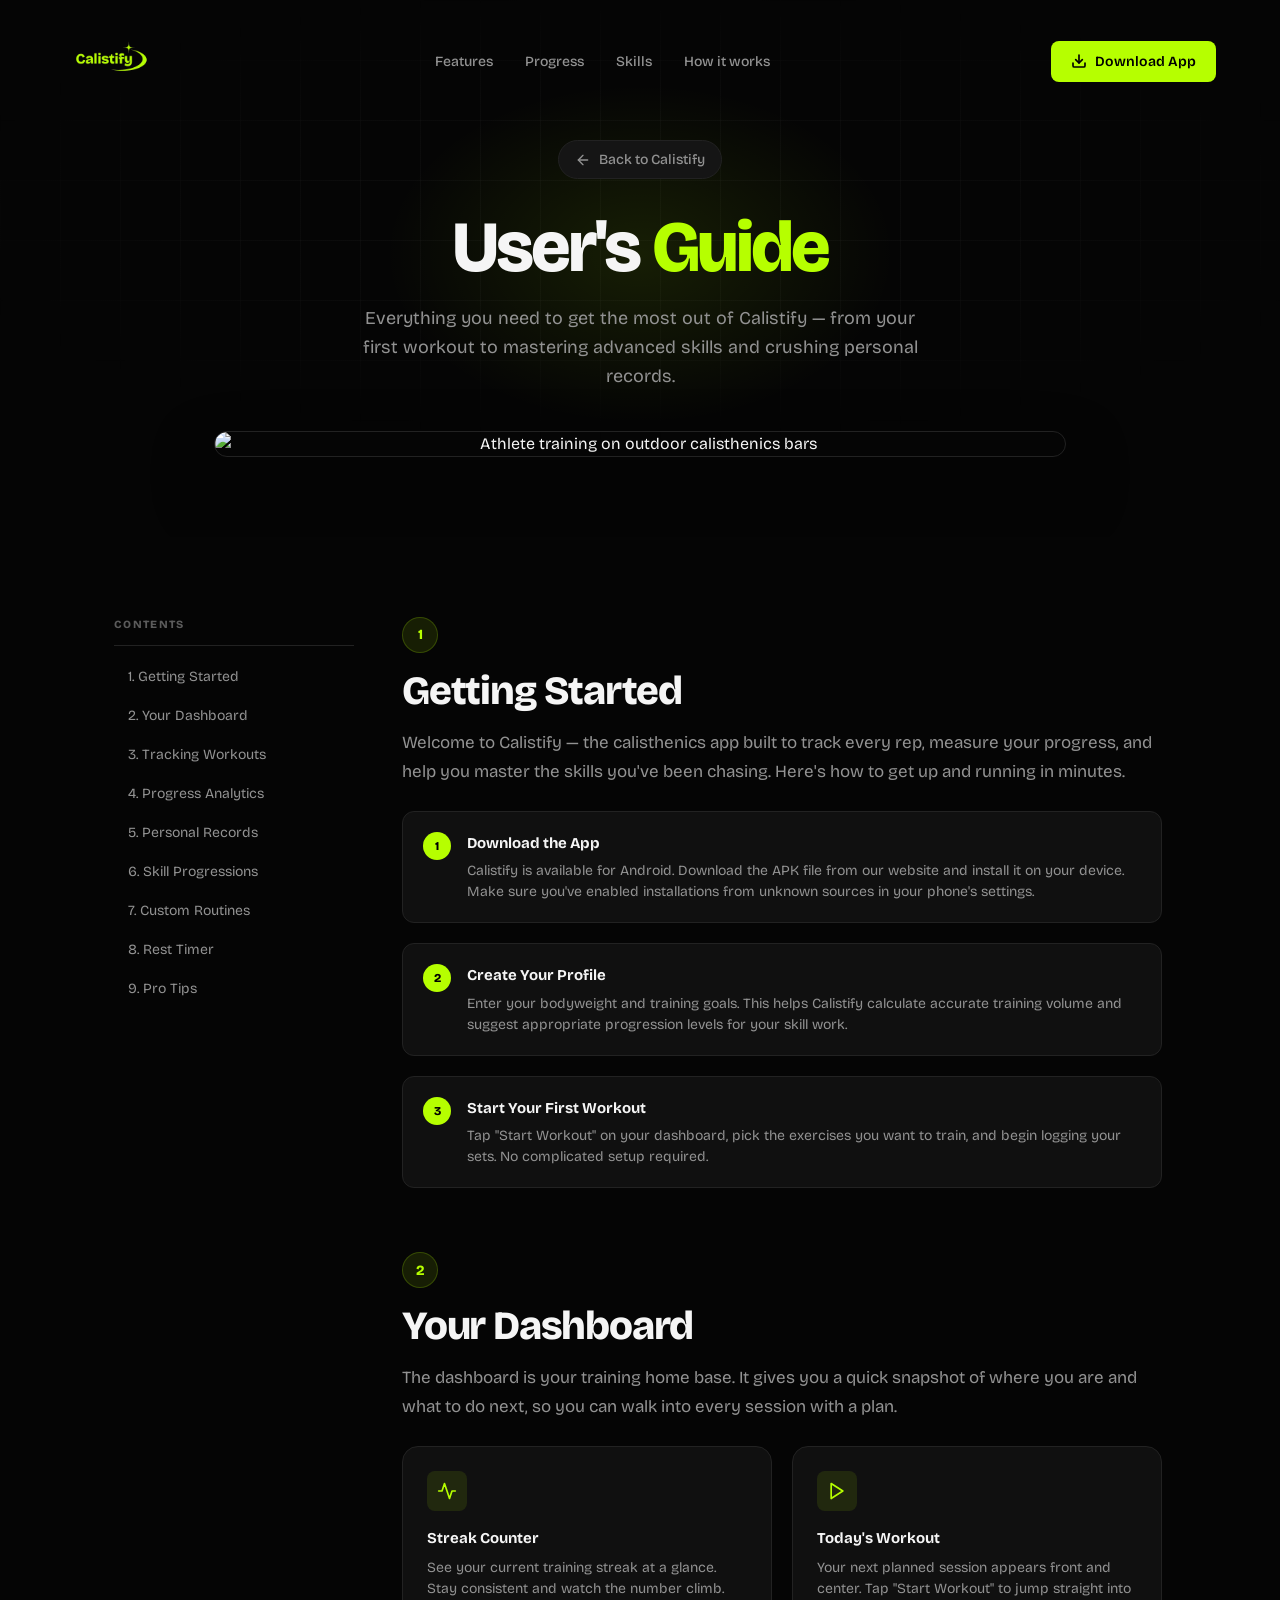
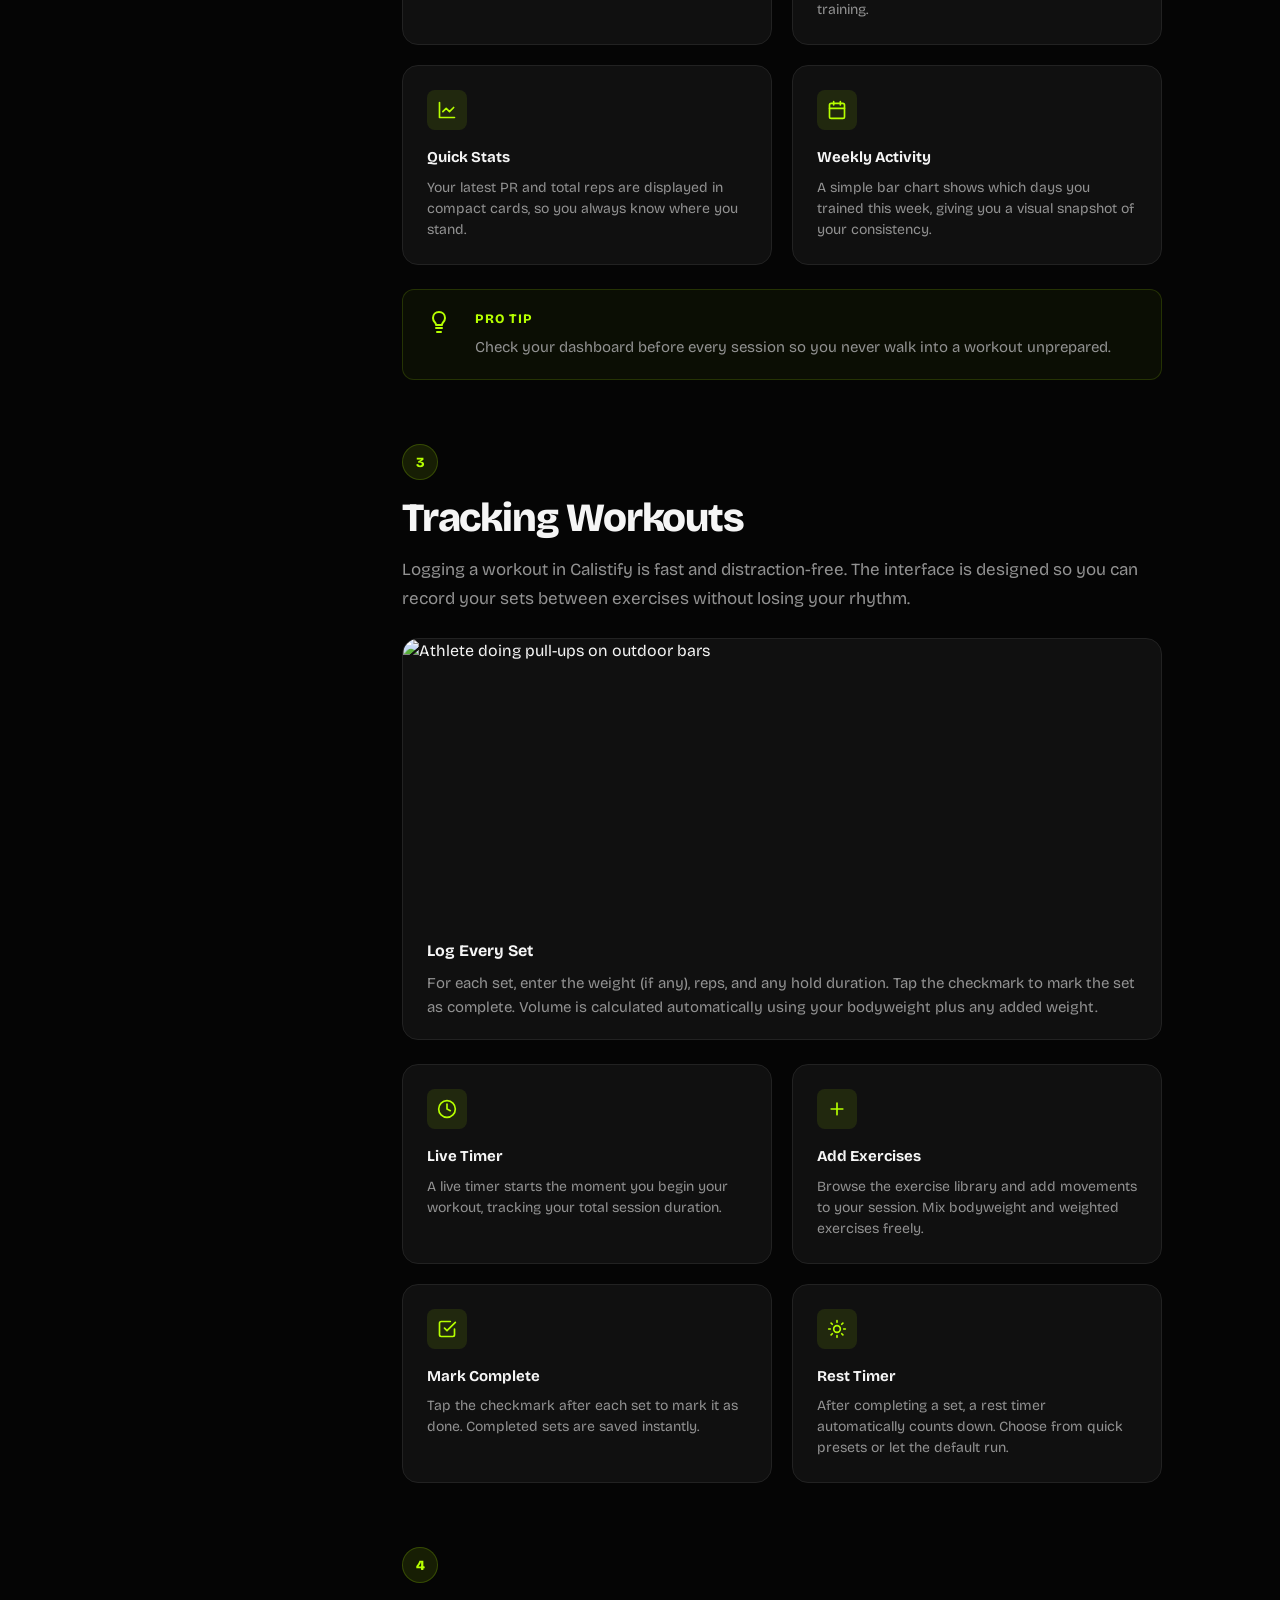
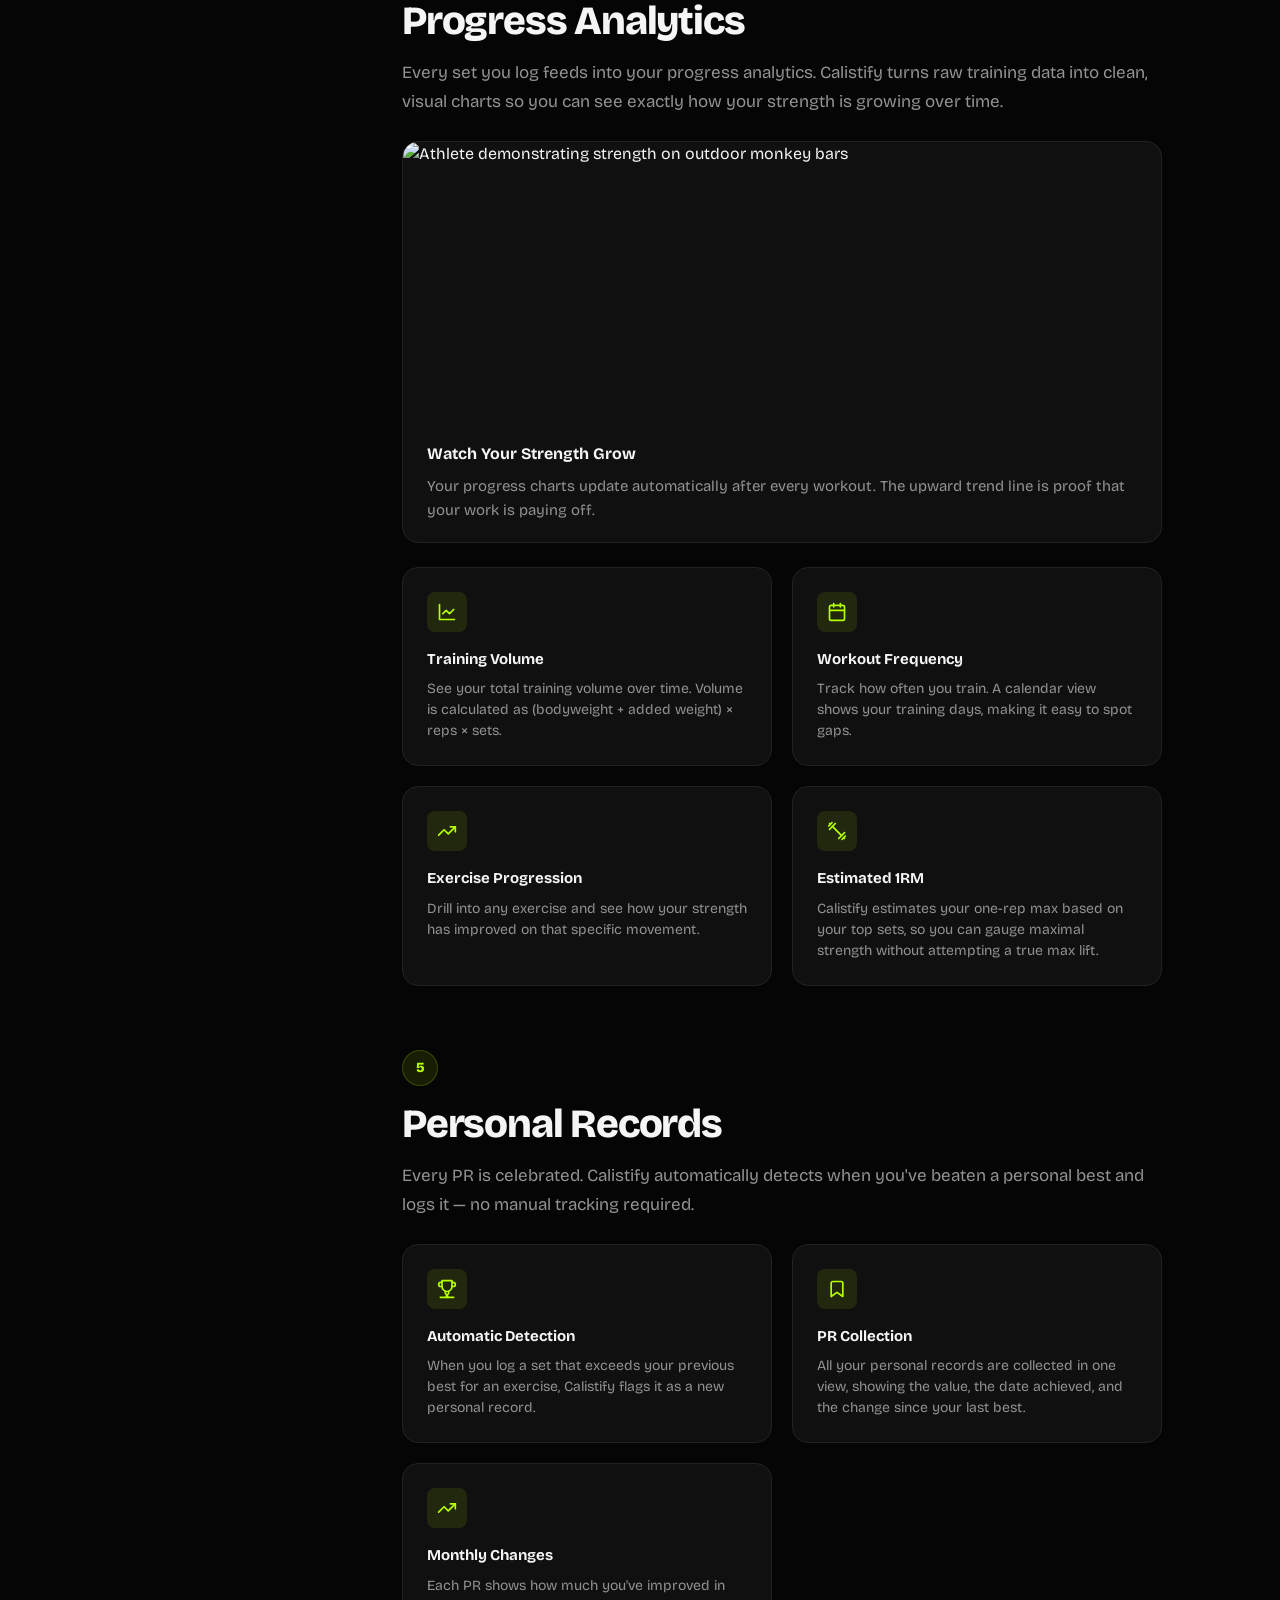
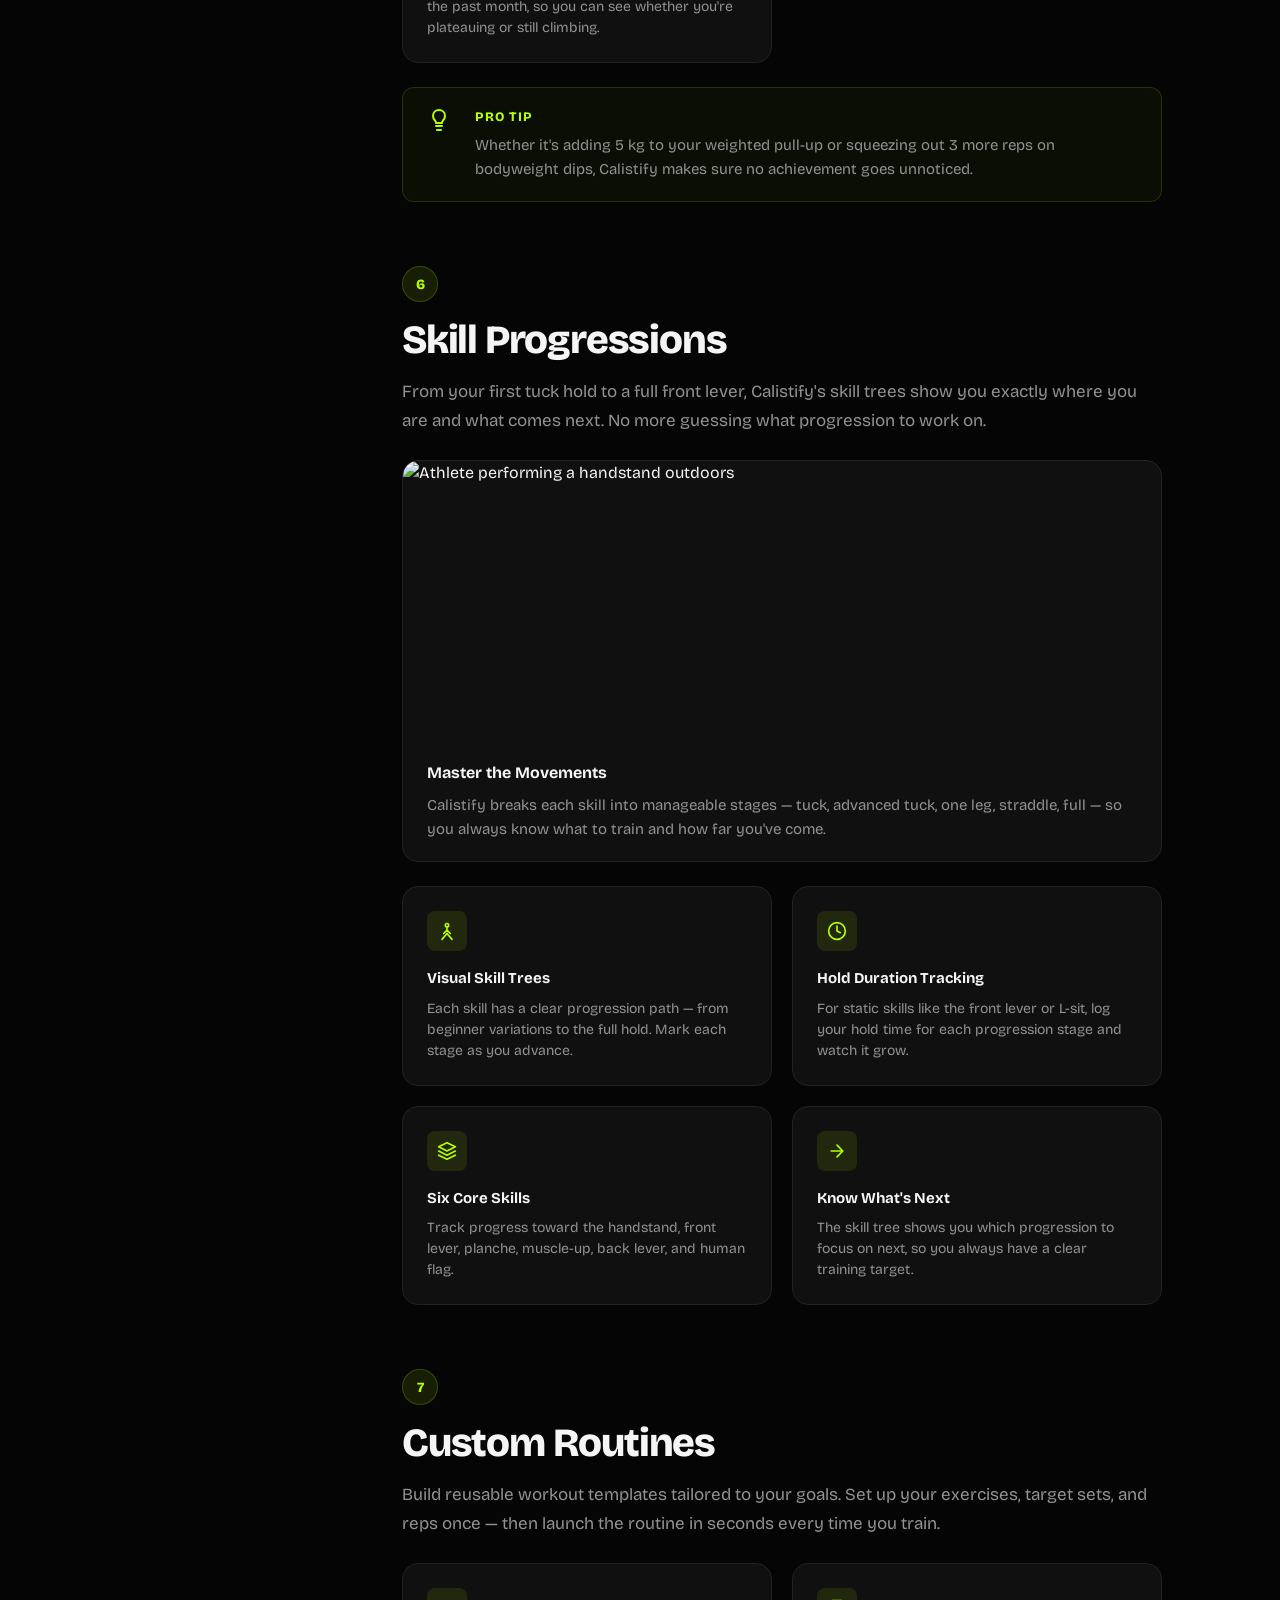
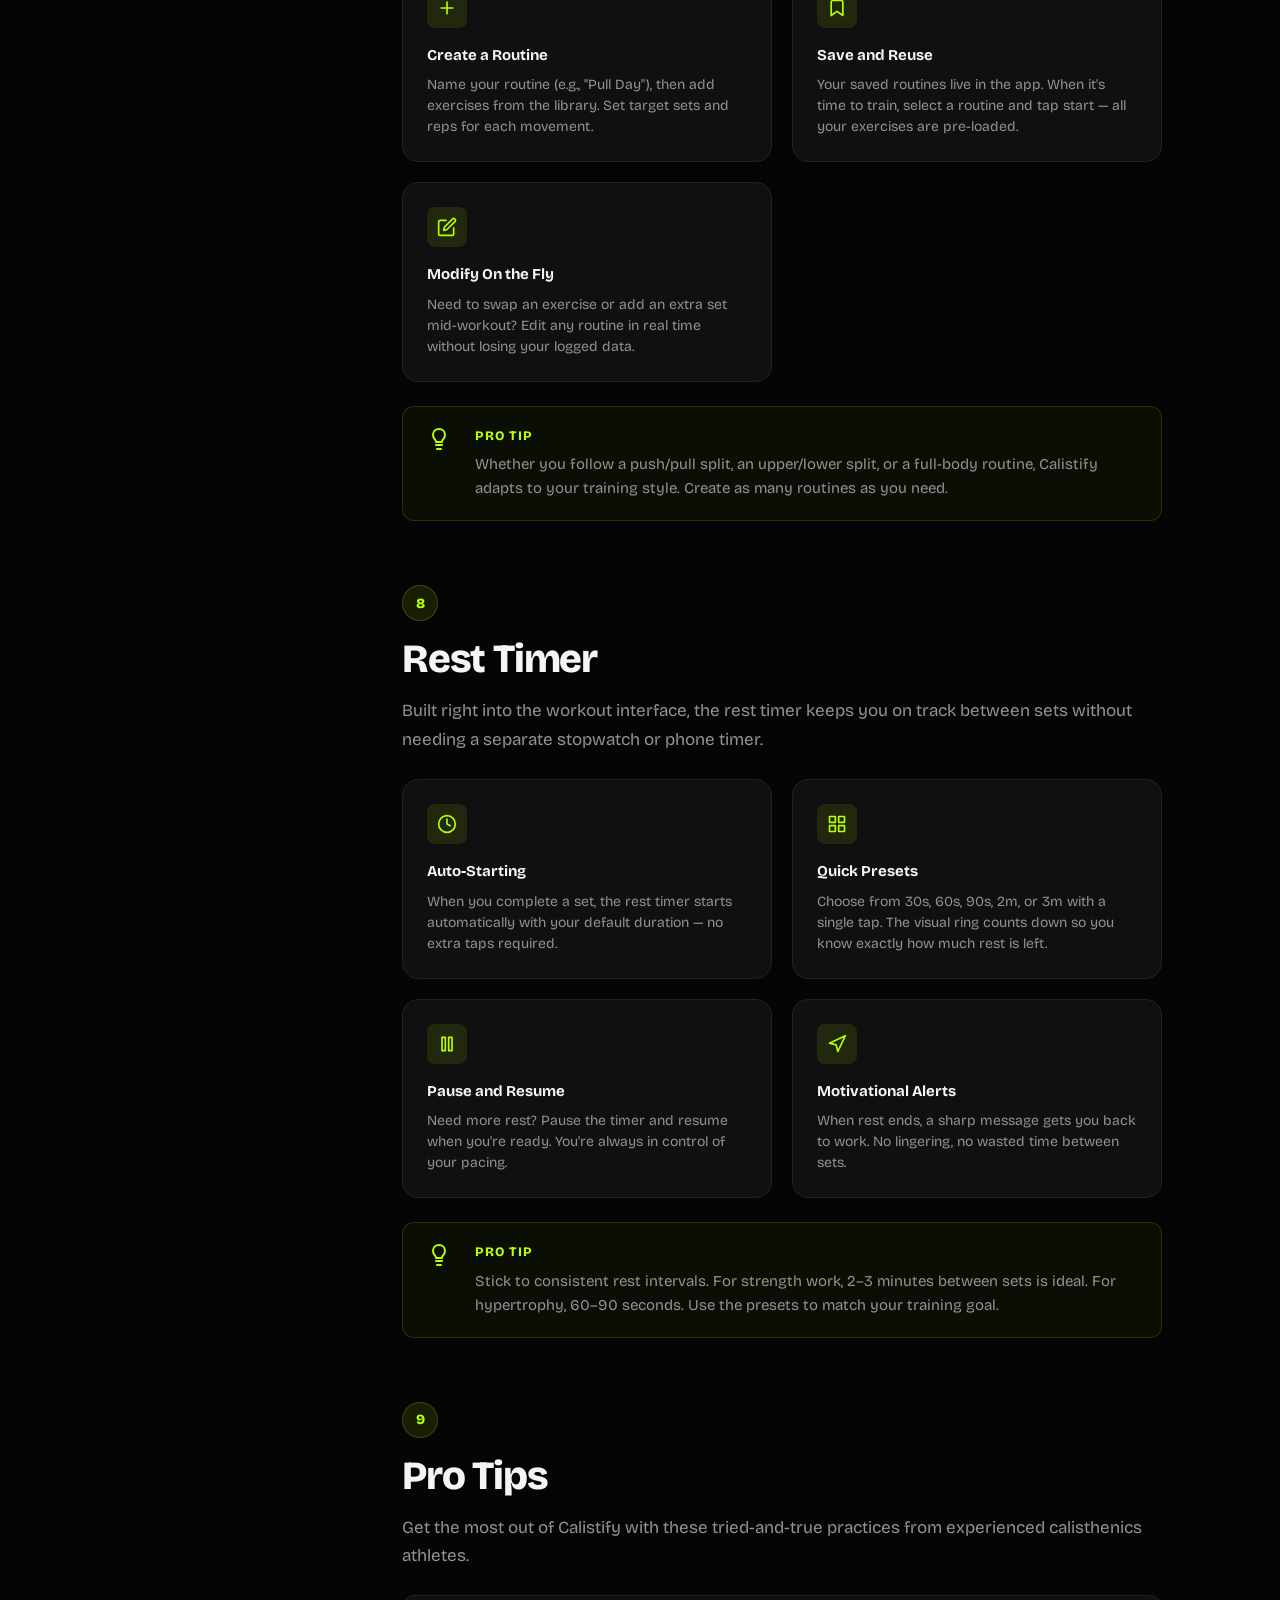
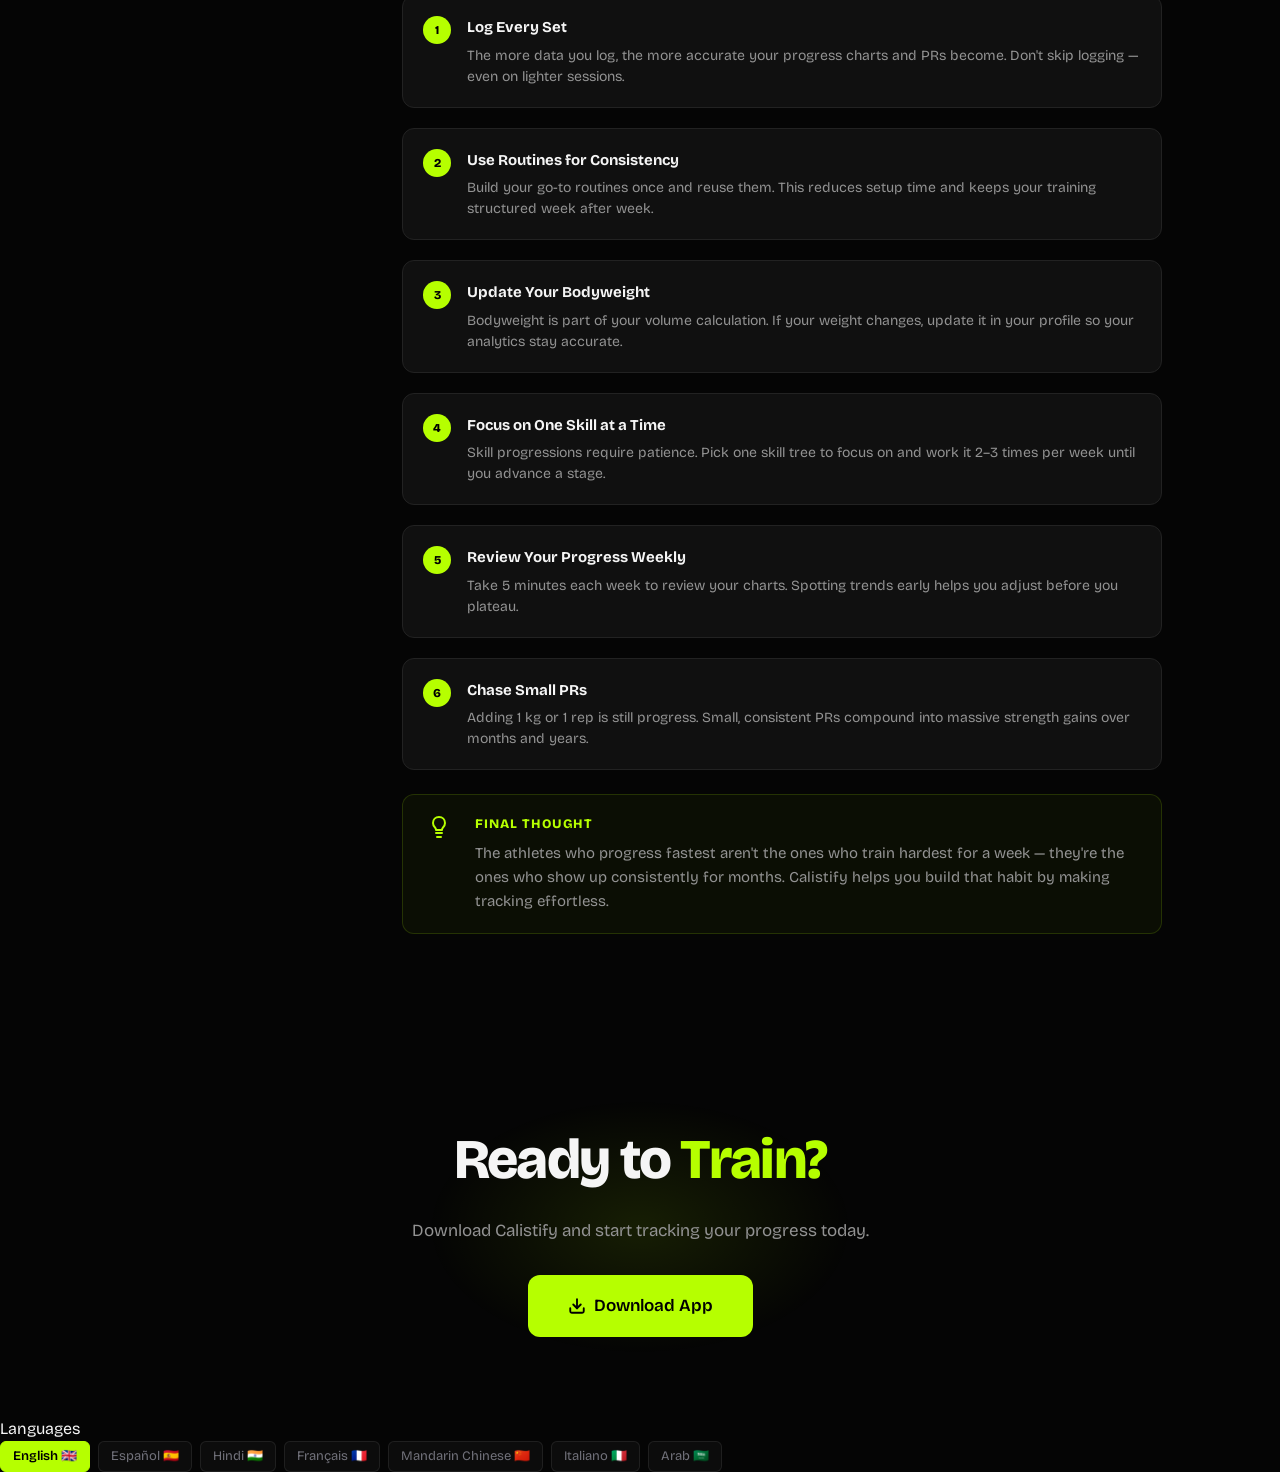
==== commit 26bc7a76: "Added extracted_keys.txt" ====
--- a/guide.html
+++ b/guide.html
@@ -18,15 +18,15 @@
           <img width="90" height="90" src="./public/logo-transparent.png" alt="Calistify logo" class="logo-icon" />
         </a>
         <div class="nav-links" id="navLinks">
-          <a href="index.html#features" class="nav-link">Features</a>
-          <a href="index.html#progress" class="nav-link">Progress</a>
-          <a href="index.html#skills" class="nav-link">Skills</a>
-          <a href="index.html#how-it-works" class="nav-link">How it works</a>
-          <a href="index.html#download" class="nav-cta-mobile">Download App</a>
+          <a href="index.html#features" class="nav-link" data-i18n="nav.features">Features</a>
+          <a href="index.html#progress" class="nav-link" data-i18n="nav.progress">Progress</a>
+          <a href="index.html#skills" class="nav-link" data-i18n="nav.skills">Skills</a>
+          <a href="index.html#how-it-works" class="nav-link" data-i18n="nav.howItWorks">How it works</a>
+          <a href="index.html#download" class="nav-cta-mobile" data-i18n="nav.downloadApp">Download App</a>
         </div>
         <a href="index.html#download" class="nav-cta">
           <svg width="16" height="16" viewBox="0 0 24 24" fill="none" stroke="currentColor" stroke-width="2.5" stroke-linecap="round" stroke-linejoin="round" aria-hidden="true"><path d="M21 15v4a2 2 0 0 1-2 2H5a2 2 0 0 1-2-2v-4"/><polyline points="7 10 12 15 17 10"/><line x1="12" y1="15" x2="12" y2="3"/></svg>
-          Download App
+          <span data-i18n="nav.downloadApp">Download App</span>
         </a>
         <button class="nav-hamburger" id="hamburger" aria-label="Toggle menu" aria-expanded="false">
           <span></span><span></span><span></span>
@@ -41,10 +41,10 @@
       <div class="guide-hero-content">
         <a href="index.html" class="guide-back">
           <svg width="16" height="16" viewBox="0 0 24 24" fill="none" stroke="currentColor" stroke-width="2" stroke-linecap="round" stroke-linejoin="round"><path d="M19 12H5"/><polyline points="12 19 5 12 12 5"/></svg>
-          Back to Calistify
+          <span data-i18n="guide.back">Back to Calistify</span>
         </a>
-        <h1 class="guide-hero-title">User's <span class="lime">Guide</span></h1>
-        <p class="guide-hero-subtitle">Everything you need to get the most out of Calistify — from your first workout to mastering advanced skills and crushing personal records.</p>
+        <h1 class="guide-hero-title"><span data-i18n="guide.title1">User's</span> <span class="lime" data-i18n="guide.title2">Guide</span></h1>
+        <p class="guide-hero-subtitle" data-i18n="guide.subtitle">Everything you need to get the most out of Calistify — from your first workout to mastering advanced skills and crushing personal records.</p>
       </div>
       <div class="guide-hero-img">
         <img src="https://images.pexels.com/photos/13993576/pexels-photo-13993576.jpeg?auto=compress&cs=tinysrgb&h=650&w=940" alt="Athlete training on outdoor calisthenics bars" />
@@ -56,17 +56,17 @@
       <div class="guide-layout">
         <!-- Sidebar -->
         <aside class="guide-sidebar">
-          <p class="guide-sidebar-title">CONTENTS</p>
+          <p class="guide-sidebar-title" data-i18n="guide.contents">CONTENTS</p>
           <ul>
-            <li><a href="#getting-started">1. Getting Started</a></li>
-            <li><a href="#dashboard">2. Your Dashboard</a></li>
-            <li><a href="#tracking">3. Tracking Workouts</a></li>
-            <li><a href="#progress">4. Progress Analytics</a></li>
-            <li><a href="#records">5. Personal Records</a></li>
-            <li><a href="#skills">6. Skill Progressions</a></li>
-            <li><a href="#routines">7. Custom Routines</a></li>
-            <li><a href="#rest-timer">8. Rest Timer</a></li>
-            <li><a href="#tips">9. Pro Tips</a></li>
+            <li><a href="#getting-started" data-i18n="guide.toc1">1. Getting Started</a></li>
+            <li><a href="#dashboard" data-i18n="guide.toc2">2. Your Dashboard</a></li>
+            <li><a href="#tracking" data-i18n="guide.toc3">3. Tracking Workouts</a></li>
+            <li><a href="#progress" data-i18n="guide.toc4">4. Progress Analytics</a></li>
+            <li><a href="#records" data-i18n="guide.toc5">5. Personal Records</a></li>
+            <li><a href="#skills" data-i18n="guide.toc6">6. Skill Progressions</a></li>
+            <li><a href="#routines" data-i18n="guide.toc7">7. Custom Routines</a></li>
+            <li><a href="#rest-timer" data-i18n="guide.toc8">8. Rest Timer</a></li>
+            <li><a href="#tips" data-i18n="guide.toc9">9. Pro Tips</a></li>
           </ul>
         </aside>
 
@@ -76,28 +76,28 @@
           <!-- 1. Getting Started -->
           <div class="guide-section" id="getting-started">
             <div class="guide-section-num">1</div>
-            <h2>Getting Started</h2>
-            <p>Welcome to Calistify — the calisthenics app built to track every rep, measure your progress, and help you master the skills you've been chasing. Here's how to get up and running in minutes.</p>
+            <h2 data-i18n="guide.s1.title">Getting Started</h2>
+            <p data-i18n="guide.s1.intro">Welcome to Calistify — the calisthenics app built to track every rep, measure your progress, and help you master the skills you've been chasing. Here's how to get up and running in minutes.</p>
             <div class="guide-steps">
               <div class="guide-step">
                 <div class="guide-step-num">1</div>
                 <div class="guide-step-body">
-                  <h4>Download the App</h4>
-                  <p>Calistify is available for Android. Download the APK file from our website and install it on your device. Make sure you've enabled installations from unknown sources in your phone's settings.</p>
+                  <h4 data-i18n="guide.s1.step1Title">Download the App</h4>
+                  <p data-i18n="guide.s1.step1Text">Calistify is available for Android. Download the APK file from our website and install it on your device. Make sure you've enabled installations from unknown sources in your phone's settings.</p>
                 </div>
               </div>
               <div class="guide-step">
                 <div class="guide-step-num">2</div>
                 <div class="guide-step-body">
-                  <h4>Create Your Profile</h4>
-                  <p>Enter your bodyweight and training goals. This helps Calistify calculate accurate training volume and suggest appropriate progression levels for your skill work.</p>
+                  <h4 data-i18n="guide.s1.step2Title">Create Your Profile</h4>
+                  <p data-i18n="guide.s1.step2Text">Enter your bodyweight and training goals. This helps Calistify calculate accurate training volume and suggest appropriate progression levels for your skill work.</p>
                 </div>
               </div>
               <div class="guide-step">
                 <div class="guide-step-num">3</div>
                 <div class="guide-step-body">
-                  <h4>Start Your First Workout</h4>
-                  <p>Tap "Start Workout" on your dashboard, pick the exercises you want to train, and begin logging your sets. No complicated setup required.</p>
+                  <h4 data-i18n="guide.s1.step3Title">Start Your First Workout</h4>
+                  <p data-i18n="guide.s1.step3Text">Tap "Start Workout" on your dashboard, pick the exercises you want to train, and begin logging your sets. No complicated setup required.</p>
                 </div>
               </div>
             </div>
@@ -106,36 +106,36 @@
           <!-- 2. Dashboard -->
           <div class="guide-section" id="dashboard">
             <div class="guide-section-num">2</div>
-            <h2>Your Dashboard</h2>
-            <p>The dashboard is your training home base. It gives you a quick snapshot of where you are and what to do next, so you can walk into every session with a plan.</p>
+            <h2 data-i18n="guide.s2.title">Your Dashboard</h2>
+            <p data-i18n="guide.s2.intro">The dashboard is your training home base. It gives you a quick snapshot of where you are and what to do next, so you can walk into every session with a plan.</p>
             <div class="guide-feature-grid">
               <div class="guide-feature-card">
                 <div class="guide-feature-icon">
                   <svg width="20" height="20" viewBox="0 0 24 24" fill="none" stroke="currentColor" stroke-width="2" stroke-linecap="round" stroke-linejoin="round"><path d="M22 12h-4l-3 9L9 3l-3 9H2"/></svg>
                 </div>
-                <h4>Streak Counter</h4>
-                <p>See your current training streak at a glance. Stay consistent and watch the number climb.</p>
+                <h4 data-i18n="guide.s2.f1Title">Streak Counter</h4>
+                <p data-i18n="guide.s2.f1Text">See your current training streak at a glance. Stay consistent and watch the number climb.</p>
               </div>
               <div class="guide-feature-card">
                 <div class="guide-feature-icon">
                   <svg width="20" height="20" viewBox="0 0 24 24" fill="none" stroke="currentColor" stroke-width="2" stroke-linecap="round" stroke-linejoin="round"><polygon points="5 3 19 12 5 21 5 3"/></svg>
                 </div>
-                <h4>Today's Workout</h4>
-                <p>Your next planned session appears front and center. Tap "Start Workout" to jump straight into training.</p>
+                <h4 data-i18n="guide.s2.f2Title">Today's Workout</h4>
+                <p data-i18n="guide.s2.f2Text">Your next planned session appears front and center. Tap "Start Workout" to jump straight into training.</p>
               </div>
               <div class="guide-feature-card">
                 <div class="guide-feature-icon">
                   <svg width="20" height="20" viewBox="0 0 24 24" fill="none" stroke="currentColor" stroke-width="2" stroke-linecap="round" stroke-linejoin="round"><path d="M3 3v18h18"/><path d="M7 14l4-4 4 4 5-5"/></svg>
                 </div>
-                <h4>Quick Stats</h4>
-                <p>Your latest PR and total reps are displayed in compact cards, so you always know where you stand.</p>
+                <h4 data-i18n="guide.s2.f3Title">Quick Stats</h4>
+                <p data-i18n="guide.s2.f3Text">Your latest PR and total reps are displayed in compact cards, so you always know where you stand.</p>
               </div>
               <div class="guide-feature-card">
                 <div class="guide-feature-icon">
                   <svg width="20" height="20" viewBox="0 0 24 24" fill="none" stroke="currentColor" stroke-width="2" stroke-linecap="round" stroke-linejoin="round"><rect x="3" y="4" width="18" height="18" rx="2"/><line x1="16" y1="2" x2="16" y2="6"/><line x1="8" y1="2" x2="8" y2="6"/><line x1="3" y1="10" x2="21" y2="10"/></svg>
                 </div>
-                <h4>Weekly Activity</h4>
-                <p>A simple bar chart shows which days you trained this week, giving you a visual snapshot of your consistency.</p>
+                <h4 data-i18n="guide.s2.f4Title">Weekly Activity</h4>
+                <p data-i18n="guide.s2.f4Text">A simple bar chart shows which days you trained this week, giving you a visual snapshot of your consistency.</p>
               </div>
             </div>
             <div class="guide-tip">
@@ -143,8 +143,8 @@
                 <svg width="24" height="24" viewBox="0 0 24 24" fill="none" stroke="currentColor" stroke-width="2" stroke-linecap="round" stroke-linejoin="round"><path d="M9 18h6"/><path d="M10 22h4"/><path d="M12 2C8.5 2 6 4.5 6 8c0 2 1 3.5 2 4.5.5.5 1 1.5 1 2.5h6c0-1 .5-2 1-2.5 1-1 2-2.5 2-4.5 0-3.5-2.5-6-6-6z"/></svg>
               </div>
               <div class="guide-tip-body">
-                <h4>PRO TIP</h4>
-                <p>Check your dashboard before every session so you never walk into a workout unprepared.</p>
+                <h4 data-i18n="guide.s2.tipTitle">PRO TIP</h4>
+                <p data-i18n="guide.s2.tipText">Check your dashboard before every session so you never walk into a workout unprepared.</p>
               </div>
             </div>
           </div>
@@ -152,13 +152,13 @@
           <!-- 3. Tracking Workouts -->
           <div class="guide-section" id="tracking">
             <div class="guide-section-num">3</div>
-            <h2>Tracking Workouts</h2>
-            <p>Logging a workout in Calistify is fast and distraction-free. The interface is designed so you can record your sets between exercises without losing your rhythm.</p>
+            <h2 data-i18n="guide.s3.title">Tracking Workouts</h2>
+            <p data-i18n="guide.s3.intro">Logging a workout in Calistify is fast and distraction-free. The interface is designed so you can record your sets between exercises without losing your rhythm.</p>
             <div class="guide-img-card">
               <img src="https://images.pexels.com/photos/10021269/pexels-photo-10021269.jpeg?auto=compress&cs=tinysrgb&h=650&w=940" alt="Athlete doing pull-ups on outdoor bars" />
               <div class="guide-img-card-body">
-                <h4>Log Every Set</h4>
-                <p>For each set, enter the weight (if any), reps, and any hold duration. Tap the checkmark to mark the set as complete. Volume is calculated automatically using your bodyweight plus any added weight.</p>
+                <h4 data-i18n="guide.s3.cardTitle">Log Every Set</h4>
+                <p data-i18n="guide.s3.cardText">For each set, enter the weight (if any), reps, and any hold duration. Tap the checkmark to mark the set as complete. Volume is calculated automatically using your bodyweight plus any added weight.</p>
               </div>
             </div>
             <div class="guide-feature-grid">
@@ -166,29 +166,29 @@
                 <div class="guide-feature-icon">
                   <svg width="20" height="20" viewBox="0 0 24 24" fill="none" stroke="currentColor" stroke-width="2" stroke-linecap="round" stroke-linejoin="round"><circle cx="12" cy="12" r="10"/><polyline points="12 6 12 12 16 14"/></svg>
                 </div>
-                <h4>Live Timer</h4>
-                <p>A live timer starts the moment you begin your workout, tracking your total session duration.</p>
+                <h4 data-i18n="guide.s3.f1Title">Live Timer</h4>
+                <p data-i18n="guide.s3.f1Text">A live timer starts the moment you begin your workout, tracking your total session duration.</p>
               </div>
               <div class="guide-feature-card">
                 <div class="guide-feature-icon">
                   <svg width="20" height="20" viewBox="0 0 24 24" fill="none" stroke="currentColor" stroke-width="2" stroke-linecap="round" stroke-linejoin="round"><path d="M12 5v14M5 12h14"/></svg>
                 </div>
-                <h4>Add Exercises</h4>
-                <p>Browse the exercise library and add movements to your session. Mix bodyweight and weighted exercises freely.</p>
+                <h4 data-i18n="guide.s3.f2Title">Add Exercises</h4>
+                <p data-i18n="guide.s3.f2Text">Browse the exercise library and add movements to your session. Mix bodyweight and weighted exercises freely.</p>
               </div>
               <div class="guide-feature-card">
                 <div class="guide-feature-icon">
                   <svg width="20" height="20" viewBox="0 0 24 24" fill="none" stroke="currentColor" stroke-width="2" stroke-linecap="round" stroke-linejoin="round"><path d="M9 11l3 3L22 4"/><path d="M21 12v7a2 2 0 0 1-2 2H5a2 2 0 0 1-2-2V5a2 2 0 0 1 2-2h11"/></svg>
                 </div>
-                <h4>Mark Complete</h4>
-                <p>Tap the checkmark after each set to mark it as done. Completed sets are saved instantly.</p>
+                <h4 data-i18n="guide.s3.f3Title">Mark Complete</h4>
+                <p data-i18n="guide.s3.f3Text">Tap the checkmark after each set to mark it as done. Completed sets are saved instantly.</p>
               </div>
               <div class="guide-feature-card">
                 <div class="guide-feature-icon">
                   <svg width="20" height="20" viewBox="0 0 24 24" fill="none" stroke="currentColor" stroke-width="2" stroke-linecap="round" stroke-linejoin="round"><path d="M12 2v2M12 20v2M4.93 4.93l1.41 1.41M17.66 17.66l1.41 1.41M2 12h2M20 12h2M4.93 19.07l1.41-1.41M17.66 6.34l1.41-1.41"/><circle cx="12" cy="12" r="4"/></svg>
                 </div>
-                <h4>Rest Timer</h4>
-                <p>After completing a set, a rest timer automatically counts down. Choose from quick presets or let the default run.</p>
+                <h4 data-i18n="guide.s3.f4Title">Rest Timer</h4>
+                <p data-i18n="guide.s3.f4Text">After completing a set, a rest timer automatically counts down. Choose from quick presets or let the default run.</p>
               </div>
             </div>
           </div>
@@ -196,13 +196,13 @@
           <!-- 4. Progress Analytics -->
           <div class="guide-section" id="progress">
             <div class="guide-section-num">4</div>
-            <h2>Progress Analytics</h2>
-            <p>Every set you log feeds into your progress analytics. Calistify turns raw training data into clean, visual charts so you can see exactly how your strength is growing over time.</p>
+            <h2 data-i18n="guide.s4.title">Progress Analytics</h2>
+            <p data-i18n="guide.s4.intro">Every set you log feeds into your progress analytics. Calistify turns raw training data into clean, visual charts so you can see exactly how your strength is growing over time.</p>
             <div class="guide-img-card">
               <img src="https://images.pexels.com/photos/10021277/pexels-photo-10021277.jpeg?auto=compress&cs=tinysrgb&h=650&w=940" alt="Athlete demonstrating strength on outdoor monkey bars" />
               <div class="guide-img-card-body">
-                <h4>Watch Your Strength Grow</h4>
-                <p>Your progress charts update automatically after every workout. The upward trend line is proof that your work is paying off.</p>
+                <h4 data-i18n="guide.s4.cardTitle">Watch Your Strength Grow</h4>
+                <p data-i18n="guide.s4.cardText">Your progress charts update automatically after every workout. The upward trend line is proof that your work is paying off.</p>
               </div>
             </div>
             <div class="guide-feature-grid">
@@ -210,29 +210,29 @@
                 <div class="guide-feature-icon">
                   <svg width="20" height="20" viewBox="0 0 24 24" fill="none" stroke="currentColor" stroke-width="2" stroke-linecap="round" stroke-linejoin="round"><path d="M3 3v18h18"/><path d="M7 14l4-4 4 4 5-5"/></svg>
                 </div>
-                <h4>Training Volume</h4>
-                <p>See your total training volume over time. Volume is calculated as (bodyweight + added weight) × reps × sets.</p>
+                <h4 data-i18n="guide.s4.f1Title">Training Volume</h4>
+                <p data-i18n="guide.s4.f1Text">See your total training volume over time. Volume is calculated as (bodyweight + added weight) × reps × sets.</p>
               </div>
               <div class="guide-feature-card">
                 <div class="guide-feature-icon">
                   <svg width="20" height="20" viewBox="0 0 24 24" fill="none" stroke="currentColor" stroke-width="2" stroke-linecap="round" stroke-linejoin="round"><rect x="3" y="4" width="18" height="18" rx="2"/><line x1="16" y1="2" x2="16" y2="6"/><line x1="8" y1="2" x2="8" y2="6"/><line x1="3" y1="10" x2="21" y2="10"/></svg>
                 </div>
-                <h4>Workout Frequency</h4>
-                <p>Track how often you train. A calendar view shows your training days, making it easy to spot gaps.</p>
+                <h4 data-i18n="guide.s4.f2Title">Workout Frequency</h4>
+                <p data-i18n="guide.s4.f2Text">Track how often you train. A calendar view shows your training days, making it easy to spot gaps.</p>
               </div>
               <div class="guide-feature-card">
                 <div class="guide-feature-icon">
                   <svg width="20" height="20" viewBox="0 0 24 24" fill="none" stroke="currentColor" stroke-width="2" stroke-linecap="round" stroke-linejoin="round"><polyline points="22 7 13.5 15.5 8.5 10.5 2 17"/><polyline points="16 7 22 7 22 13"/></svg>
                 </div>
-                <h4>Exercise Progression</h4>
-                <p>Drill into any exercise and see how your strength has improved on that specific movement.</p>
+                <h4 data-i18n="guide.s4.f3Title">Exercise Progression</h4>
+                <p data-i18n="guide.s4.f3Text">Drill into any exercise and see how your strength has improved on that specific movement.</p>
               </div>
               <div class="guide-feature-card">
                 <div class="guide-feature-icon">
                   <svg width="20" height="20" viewBox="0 0 24 24" fill="none" stroke="currentColor" stroke-width="2" stroke-linecap="round" stroke-linejoin="round"><path d="M6.5 6.5l11 11"/><path d="M21 21l-1-1"/><path d="M3 3l1 1"/><path d="M18 22l4-4"/><path d="M2 6l4-4"/><path d="M3 10l7-7"/><path d="M14 21l7-7"/></svg>
                 </div>
-                <h4>Estimated 1RM</h4>
-                <p>Calistify estimates your one-rep max based on your top sets, so you can gauge maximal strength without attempting a true max lift.</p>
+                <h4 data-i18n="guide.s4.f4Title">Estimated 1RM</h4>
+                <p data-i18n="guide.s4.f4Text">Calistify estimates your one-rep max based on your top sets, so you can gauge maximal strength without attempting a true max lift.</p>
               </div>
             </div>
           </div>
@@ -240,29 +240,29 @@
           <!-- 5. Personal Records -->
           <div class="guide-section" id="records">
             <div class="guide-section-num">5</div>
-            <h2>Personal Records</h2>
-            <p>Every PR is celebrated. Calistify automatically detects when you've beaten a personal best and logs it — no manual tracking required.</p>
+            <h2 data-i18n="guide.s5.title">Personal Records</h2>
+            <p data-i18n="guide.s5.intro">Every PR is celebrated. Calistify automatically detects when you've beaten a personal best and logs it — no manual tracking required.</p>
             <div class="guide-feature-grid">
               <div class="guide-feature-card">
                 <div class="guide-feature-icon">
                   <svg width="20" height="20" viewBox="0 0 24 24" fill="none" stroke="currentColor" stroke-width="2" stroke-linecap="round" stroke-linejoin="round"><path d="M6 9H4.5a2.5 2.5 0 0 1 0-5H6"/><path d="M18 9h1.5a2.5 2.5 0 0 0 0-5H18"/><path d="M4 22h16"/><path d="M10 14.66V17c0 .55.47.98.97 1.21C12.15 18.75 13 20.24 13 22"/><path d="M14 14.66V17c0 .55-.47.98-.97 1.21C11.85 18.75 11 20.24 11 22"/><path d="M18 2H6v7a6 6 0 0 0 12 0V2Z"/></svg>
                 </div>
-                <h4>Automatic Detection</h4>
-                <p>When you log a set that exceeds your previous best for an exercise, Calistify flags it as a new personal record.</p>
+                <h4 data-i18n="guide.s5.f1Title">Automatic Detection</h4>
+                <p data-i18n="guide.s5.f1Text">When you log a set that exceeds your previous best for an exercise, Calistify flags it as a new personal record.</p>
               </div>
               <div class="guide-feature-card">
                 <div class="guide-feature-icon">
                   <svg width="20" height="20" viewBox="0 0 24 24" fill="none" stroke="currentColor" stroke-width="2" stroke-linecap="round" stroke-linejoin="round"><path d="M19 21l-7-5-7 5V5a2 2 0 0 1 2-2h10a2 2 0 0 1 2 2z"/></svg>
                 </div>
-                <h4>PR Collection</h4>
-                <p>All your personal records are collected in one view, showing the value, the date achieved, and the change since your last best.</p>
+                <h4 data-i18n="guide.s5.f2Title">PR Collection</h4>
+                <p data-i18n="guide.s5.f2Text">All your personal records are collected in one view, showing the value, the date achieved, and the change since your last best.</p>
               </div>
               <div class="guide-feature-card">
                 <div class="guide-feature-icon">
                   <svg width="20" height="20" viewBox="0 0 24 24" fill="none" stroke="currentColor" stroke-width="2" stroke-linecap="round" stroke-linejoin="round"><polyline points="22 7 13.5 15.5 8.5 10.5 2 17"/><polyline points="16 7 22 7 22 13"/></svg>
                 </div>
-                <h4>Monthly Changes</h4>
-                <p>Each PR shows how much you've improved in the past month, so you can see whether you're plateauing or still climbing.</p>
+                <h4 data-i18n="guide.s5.f3Title">Monthly Changes</h4>
+                <p data-i18n="guide.s5.f3Text">Each PR shows how much you've improved in the past month, so you can see whether you're plateauing or still climbing.</p>
               </div>
             </div>
             <div class="guide-tip">
@@ -270,8 +270,8 @@
                 <svg width="24" height="24" viewBox="0 0 24 24" fill="none" stroke="currentColor" stroke-width="2" stroke-linecap="round" stroke-linejoin="round"><path d="M9 18h6"/><path d="M10 22h4"/><path d="M12 2C8.5 2 6 4.5 6 8c0 2 1 3.5 2 4.5.5.5 1 1.5 1 2.5h6c0-1 .5-2 1-2.5 1-1 2-2.5 2-4.5 0-3.5-2.5-6-6-6z"/></svg>
               </div>
               <div class="guide-tip-body">
-                <h4>PRO TIP</h4>
-                <p>Whether it's adding 5 kg to your weighted pull-up or squeezing out 3 more reps on bodyweight dips, Calistify makes sure no achievement goes unnoticed.</p>
+                <h4 data-i18n="guide.s5.tipTitle">PRO TIP</h4>
+                <p data-i18n="guide.s5.tipText">Whether it's adding 5 kg to your weighted pull-up or squeezing out 3 more reps on bodyweight dips, Calistify makes sure no achievement goes unnoticed.</p>
               </div>
             </div>
           </div>
@@ -279,13 +279,13 @@
           <!-- 6. Skill Progressions -->
           <div class="guide-section" id="skills">
             <div class="guide-section-num">6</div>
-            <h2>Skill Progressions</h2>
-            <p>From your first tuck hold to a full front lever, Calistify's skill trees show you exactly where you are and what comes next. No more guessing what progression to work on.</p>
+            <h2 data-i18n="guide.s6.title">Skill Progressions</h2>
+            <p data-i18n="guide.s6.intro">From your first tuck hold to a full front lever, Calistify's skill trees show you exactly where you are and what comes next. No more guessing what progression to work on.</p>
             <div class="guide-img-card">
               <img src="https://images.pexels.com/photos/18353907/pexels-photo-18353907.jpeg?auto=compress&cs=tinysrgb&h=650&w=940" alt="Athlete performing a handstand outdoors" />
               <div class="guide-img-card-body">
-                <h4>Master the Movements</h4>
-                <p>Calistify breaks each skill into manageable stages — tuck, advanced tuck, one leg, straddle, full — so you always know what to train and how far you've come.</p>
+                <h4 data-i18n="guide.s6.cardTitle">Master the Movements</h4>
+                <p data-i18n="guide.s6.cardText">Calistify breaks each skill into manageable stages — tuck, advanced tuck, one leg, straddle, full — so you always know what to train and how far you've come.</p>
               </div>
             </div>
             <div class="guide-feature-grid">
@@ -293,29 +293,29 @@
                 <div class="guide-feature-icon">
                   <svg width="20" height="20" viewBox="0 0 24 24" fill="none" stroke="currentColor" stroke-width="2" stroke-linecap="round" stroke-linejoin="round"><circle cx="12" cy="5" r="2"/><path d="M12 7v4M8 15l4-4 4 4M6 22l6-7 6 7"/></svg>
                 </div>
-                <h4>Visual Skill Trees</h4>
-                <p>Each skill has a clear progression path — from beginner variations to the full hold. Mark each stage as you advance.</p>
+                <h4 data-i18n="guide.s6.f1Title">Visual Skill Trees</h4>
+                <p data-i18n="guide.s6.f1Text">Each skill has a clear progression path — from beginner variations to the full hold. Mark each stage as you advance.</p>
               </div>
               <div class="guide-feature-card">
                 <div class="guide-feature-icon">
                   <svg width="20" height="20" viewBox="0 0 24 24" fill="none" stroke="currentColor" stroke-width="2" stroke-linecap="round" stroke-linejoin="round"><circle cx="12" cy="12" r="10"/><polyline points="12 6 12 12 16 14"/></svg>
                 </div>
-                <h4>Hold Duration Tracking</h4>
-                <p>For static skills like the front lever or L-sit, log your hold time for each progression stage and watch it grow.</p>
+                <h4 data-i18n="guide.s6.f2Title">Hold Duration Tracking</h4>
+                <p data-i18n="guide.s6.f2Text">For static skills like the front lever or L-sit, log your hold time for each progression stage and watch it grow.</p>
               </div>
               <div class="guide-feature-card">
                 <div class="guide-feature-icon">
                   <svg width="20" height="20" viewBox="0 0 24 24" fill="none" stroke="currentColor" stroke-width="2" stroke-linecap="round" stroke-linejoin="round"><path d="M12 2L2 7l10 5 10-5-10-5z"/><path d="M2 17l10 5 10-5"/><path d="M2 12l10 5 10-5"/></svg>
                 </div>
-                <h4>Six Core Skills</h4>
-                <p>Track progress toward the handstand, front lever, planche, muscle-up, back lever, and human flag.</p>
+                <h4 data-i18n="guide.s6.f3Title">Six Core Skills</h4>
+                <p data-i18n="guide.s6.f3Text">Track progress toward the handstand, front lever, planche, muscle-up, back lever, and human flag.</p>
               </div>
               <div class="guide-feature-card">
                 <div class="guide-feature-icon">
                   <svg width="20" height="20" viewBox="0 0 24 24" fill="none" stroke="currentColor" stroke-width="2" stroke-linecap="round" stroke-linejoin="round"><path d="M5 12h14M12 5l7 7-7 7"/></svg>
                 </div>
-                <h4>Know What's Next</h4>
-                <p>The skill tree shows you which progression to focus on next, so you always have a clear training target.</p>
+                <h4 data-i18n="guide.s6.f4Title">Know What's Next</h4>
+                <p data-i18n="guide.s6.f4Text">The skill tree shows you which progression to focus on next, so you always have a clear training target.</p>
               </div>
             </div>
           </div>
@@ -323,29 +323,29 @@
           <!-- 7. Custom Routines -->
           <div class="guide-section" id="routines">
             <div class="guide-section-num">7</div>
-            <h2>Custom Routines</h2>
-            <p>Build reusable workout templates tailored to your goals. Set up your exercises, target sets, and reps once — then launch the routine in seconds every time you train.</p>
+            <h2 data-i18n="guide.s7.title">Custom Routines</h2>
+            <p data-i18n="guide.s7.intro">Build reusable workout templates tailored to your goals. Set up your exercises, target sets, and reps once — then launch the routine in seconds every time you train.</p>
             <div class="guide-feature-grid">
               <div class="guide-feature-card">
                 <div class="guide-feature-icon">
                   <svg width="20" height="20" viewBox="0 0 24 24" fill="none" stroke="currentColor" stroke-width="2" stroke-linecap="round" stroke-linejoin="round"><path d="M12 5v14M5 12h14"/></svg>
                 </div>
-                <h4>Create a Routine</h4>
-                <p>Name your routine (e.g., "Pull Day"), then add exercises from the library. Set target sets and reps for each movement.</p>
+                <h4 data-i18n="guide.s7.f1Title">Create a Routine</h4>
+                <p data-i18n="guide.s7.f1Text">Name your routine (e.g., "Pull Day"), then add exercises from the library. Set target sets and reps for each movement.</p>
               </div>
               <div class="guide-feature-card">
                 <div class="guide-feature-icon">
                   <svg width="20" height="20" viewBox="0 0 24 24" fill="none" stroke="currentColor" stroke-width="2" stroke-linecap="round" stroke-linejoin="round"><path d="M19 21l-7-5-7 5V5a2 2 0 0 1 2-2h10a2 2 0 0 1 2 2z"/></svg>
                 </div>
-                <h4>Save and Reuse</h4>
-                <p>Your saved routines live in the app. When it's time to train, select a routine and tap start — all your exercises are pre-loaded.</p>
+                <h4 data-i18n="guide.s7.f2Title">Save and Reuse</h4>
+                <p data-i18n="guide.s7.f2Text">Your saved routines live in the app. When it's time to train, select a routine and tap start — all your exercises are pre-loaded.</p>
               </div>
               <div class="guide-feature-card">
                 <div class="guide-feature-icon">
                   <svg width="20" height="20" viewBox="0 0 24 24" fill="none" stroke="currentColor" stroke-width="2" stroke-linecap="round" stroke-linejoin="round"><path d="M11 4H4a2 2 0 0 0-2 2v14a2 2 0 0 0 2 2h14a2 2 0 0 0 2-2v-7"/><path d="M18.5 2.5a2.121 2.121 0 0 1 3 3L12 15l-4 1 1-4 9.5-9.5z"/></svg>
                 </div>
-                <h4>Modify On the Fly</h4>
-                <p>Need to swap an exercise or add an extra set mid-workout? Edit any routine in real time without losing your logged data.</p>
+                <h4 data-i18n="guide.s7.f3Title">Modify On the Fly</h4>
+                <p data-i18n="guide.s7.f3Text">Need to swap an exercise or add an extra set mid-workout? Edit any routine in real time without losing your logged data.</p>
               </div>
             </div>
             <div class="guide-tip">
@@ -353,8 +353,8 @@
                 <svg width="24" height="24" viewBox="0 0 24 24" fill="none" stroke="currentColor" stroke-width="2" stroke-linecap="round" stroke-linejoin="round"><path d="M9 18h6"/><path d="M10 22h4"/><path d="M12 2C8.5 2 6 4.5 6 8c0 2 1 3.5 2 4.5.5.5 1 1.5 1 2.5h6c0-1 .5-2 1-2.5 1-1 2-2.5 2-4.5 0-3.5-2.5-6-6-6z"/></svg>
               </div>
               <div class="guide-tip-body">
-                <h4>PRO TIP</h4>
-                <p>Whether you follow a push/pull split, an upper/lower split, or a full-body routine, Calistify adapts to your training style. Create as many routines as you need.</p>
+                <h4 data-i18n="guide.s7.tipTitle">PRO TIP</h4>
+                <p data-i18n="guide.s7.tipText">Whether you follow a push/pull split, an upper/lower split, or a full-body routine, Calistify adapts to your training style. Create as many routines as you need.</p>
               </div>
             </div>
           </div>
@@ -362,36 +362,36 @@
           <!-- 8. Rest Timer -->
           <div class="guide-section" id="rest-timer">
             <div class="guide-section-num">8</div>
-            <h2>Rest Timer</h2>
-            <p>Built right into the workout interface, the rest timer keeps you on track between sets without needing a separate stopwatch or phone timer.</p>
+            <h2 data-i18n="guide.s8.title">Rest Timer</h2>
+            <p data-i18n="guide.s8.intro">Built right into the workout interface, the rest timer keeps you on track between sets without needing a separate stopwatch or phone timer.</p>
             <div class="guide-feature-grid">
               <div class="guide-feature-card">
                 <div class="guide-feature-icon">
                   <svg width="20" height="20" viewBox="0 0 24 24" fill="none" stroke="currentColor" stroke-width="2" stroke-linecap="round" stroke-linejoin="round"><circle cx="12" cy="12" r="10"/><polyline points="12 6 12 12 16 14"/></svg>
                 </div>
-                <h4>Auto-Starting</h4>
-                <p>When you complete a set, the rest timer starts automatically with your default duration — no extra taps required.</p>
+                <h4 data-i18n="guide.s8.f1Title">Auto-Starting</h4>
+                <p data-i18n="guide.s8.f1Text">When you complete a set, the rest timer starts automatically with your default duration — no extra taps required.</p>
               </div>
               <div class="guide-feature-card">
                 <div class="guide-feature-icon">
                   <svg width="20" height="20" viewBox="0 0 24 24" fill="none" stroke="currentColor" stroke-width="2" stroke-linecap="round" stroke-linejoin="round"><rect x="3" y="3" width="7" height="7"/><rect x="14" y="3" width="7" height="7"/><rect x="14" y="14" width="7" height="7"/><rect x="3" y="14" width="7" height="7"/></svg>
                 </div>
-                <h4>Quick Presets</h4>
-                <p>Choose from 30s, 60s, 90s, 2m, or 3m with a single tap. The visual ring counts down so you know exactly how much rest is left.</p>
+                <h4 data-i18n="guide.s8.f2Title">Quick Presets</h4>
+                <p data-i18n="guide.s8.f2Text">Choose from 30s, 60s, 90s, 2m, or 3m with a single tap. The visual ring counts down so you know exactly how much rest is left.</p>
               </div>
               <div class="guide-feature-card">
                 <div class="guide-feature-icon">
                   <svg width="20" height="20" viewBox="0 0 24 24" fill="none" stroke="currentColor" stroke-width="2" stroke-linecap="round" stroke-linejoin="round"><rect x="6" y="4" width="4" height="16"/><rect x="14" y="4" width="4" height="16"/></svg>
                 </div>
-                <h4>Pause and Resume</h4>
-                <p>Need more rest? Pause the timer and resume when you're ready. You're always in control of your pacing.</p>
+                <h4 data-i18n="guide.s8.f3Title">Pause and Resume</h4>
+                <p data-i18n="guide.s8.f3Text">Need more rest? Pause the timer and resume when you're ready. You're always in control of your pacing.</p>
               </div>
               <div class="guide-feature-card">
                 <div class="guide-feature-icon">
                   <svg width="20" height="20" viewBox="0 0 24 24" fill="none" stroke="currentColor" stroke-width="2" stroke-linecap="round" stroke-linejoin="round"><path d="M3 11l19-9-9 19-2-8-8-2z"/></svg>
                 </div>
-                <h4>Motivational Alerts</h4>
-                <p>When rest ends, a sharp message gets you back to work. No lingering, no wasted time between sets.</p>
+                <h4 data-i18n="guide.s8.f4Title">Motivational Alerts</h4>
+                <p data-i18n="guide.s8.f4Text">When rest ends, a sharp message gets you back to work. No lingering, no wasted time between sets.</p>
               </div>
             </div>
             <div class="guide-tip">
@@ -399,8 +399,8 @@
                 <svg width="24" height="24" viewBox="0 0 24 24" fill="none" stroke="currentColor" stroke-width="2" stroke-linecap="round" stroke-linejoin="round"><path d="M9 18h6"/><path d="M10 22h4"/><path d="M12 2C8.5 2 6 4.5 6 8c0 2 1 3.5 2 4.5.5.5 1 1.5 1 2.5h6c0-1 .5-2 1-2.5 1-1 2-2.5 2-4.5 0-3.5-2.5-6-6-6z"/></svg>
               </div>
               <div class="guide-tip-body">
-                <h4>PRO TIP</h4>
-                <p>Stick to consistent rest intervals. For strength work, 2–3 minutes between sets is ideal. For hypertrophy, 60–90 seconds. Use the presets to match your training goal.</p>
+                <h4 data-i18n="guide.s8.tipTitle">PRO TIP</h4>
+                <p data-i18n="guide.s8.tipText">Stick to consistent rest intervals. For strength work, 2–3 minutes between sets is ideal. For hypertrophy, 60–90 seconds. Use the presets to match your training goal.</p>
               </div>
             </div>
           </div>
@@ -408,49 +408,49 @@
           <!-- 9. Pro Tips -->
           <div class="guide-section" id="tips">
             <div class="guide-section-num">9</div>
-            <h2>Pro Tips</h2>
-            <p>Get the most out of Calistify with these tried-and-true practices from experienced calisthenics athletes.</p>
+            <h2 data-i18n="guide.s9.title">Pro Tips</h2>
+            <p data-i18n="guide.s9.intro">Get the most out of Calistify with these tried-and-true practices from experienced calisthenics athletes.</p>
             <div class="guide-steps">
               <div class="guide-step">
                 <div class="guide-step-num">1</div>
                 <div class="guide-step-body">
-                  <h4>Log Every Set</h4>
-                  <p>The more data you log, the more accurate your progress charts and PRs become. Don't skip logging — even on lighter sessions.</p>
+                  <h4 data-i18n="guide.s9.step1Title">Log Every Set</h4>
+                  <p data-i18n="guide.s9.step1Text">The more data you log, the more accurate your progress charts and PRs become. Don't skip logging — even on lighter sessions.</p>
                 </div>
               </div>
               <div class="guide-step">
                 <div class="guide-step-num">2</div>
                 <div class="guide-step-body">
-                  <h4>Use Routines for Consistency</h4>
-                  <p>Build your go-to routines once and reuse them. This reduces setup time and keeps your training structured week after week.</p>
+                  <h4 data-i18n="guide.s9.step2Title">Use Routines for Consistency</h4>
+                  <p data-i18n="guide.s9.step2Text">Build your go-to routines once and reuse them. This reduces setup time and keeps your training structured week after week.</p>
                 </div>
               </div>
               <div class="guide-step">
                 <div class="guide-step-num">3</div>
                 <div class="guide-step-body">
-                  <h4>Update Your Bodyweight</h4>
-                  <p>Bodyweight is part of your volume calculation. If your weight changes, update it in your profile so your analytics stay accurate.</p>
+                  <h4 data-i18n="guide.s9.step3Title">Update Your Bodyweight</h4>
+                  <p data-i18n="guide.s9.step3Text">Bodyweight is part of your volume calculation. If your weight changes, update it in your profile so your analytics stay accurate.</p>
                 </div>
               </div>
               <div class="guide-step">
                 <div class="guide-step-num">4</div>
                 <div class="guide-step-body">
-                  <h4>Focus on One Skill at a Time</h4>
-                  <p>Skill progressions require patience. Pick one skill tree to focus on and work it 2–3 times per week until you advance a stage.</p>
+                  <h4 data-i18n="guide.s9.step4Title">Focus on One Skill at a Time</h4>
+                  <p data-i18n="guide.s9.step4Text">Skill progressions require patience. Pick one skill tree to focus on and work it 2–3 times per week until you advance a stage.</p>
                 </div>
               </div>
               <div class="guide-step">
                 <div class="guide-step-num">5</div>
                 <div class="guide-step-body">
-                  <h4>Review Your Progress Weekly</h4>
-                  <p>Take 5 minutes each week to review your charts. Spotting trends early helps you adjust before you plateau.</p>
+                  <h4 data-i18n="guide.s9.step5Title">Review Your Progress Weekly</h4>
+                  <p data-i18n="guide.s9.step5Text">Take 5 minutes each week to review your charts. Spotting trends early helps you adjust before you plateau.</p>
                 </div>
               </div>
               <div class="guide-step">
                 <div class="guide-step-num">6</div>
                 <div class="guide-step-body">
-                  <h4>Chase Small PRs</h4>
-                  <p>Adding 1 kg or 1 rep is still progress. Small, consistent PRs compound into massive strength gains over months and years.</p>
+                  <h4 data-i18n="guide.s9.step6Title">Chase Small PRs</h4>
+                  <p data-i18n="guide.s9.step6Text">Adding 1 kg or 1 rep is still progress. Small, consistent PRs compound into massive strength gains over months and years.</p>
                 </div>
               </div>
             </div>
@@ -459,8 +459,8 @@
                 <svg width="24" height="24" viewBox="0 0 24 24" fill="none" stroke="currentColor" stroke-width="2" stroke-linecap="round" stroke-linejoin="round"><path d="M9 18h6"/><path d="M10 22h4"/><path d="M12 2C8.5 2 6 4.5 6 8c0 2 1 3.5 2 4.5.5.5 1 1.5 1 2.5h6c0-1 .5-2 1-2.5 1-1 2-2.5 2-4.5 0-3.5-2.5-6-6-6z"/></svg>
               </div>
               <div class="guide-tip-body">
-                <h4>FINAL THOUGHT</h4>
-                <p>The athletes who progress fastest aren't the ones who train hardest for a week — they're the ones who show up consistently for months. Calistify helps you build that habit by making tracking effortless.</p>
+                <h4 data-i18n="guide.s9.tipTitle">FINAL THOUGHT</h4>
+                <p data-i18n="guide.s9.tipText">The athletes who progress fastest aren't the ones who train hardest for a week — they're the ones who show up consistently for months. Calistify helps you build that habit by making tracking effortless.</p>
               </div>
             </div>
           </div>
@@ -473,15 +473,31 @@
     <section class="guide-cta">
       <div class="guide-cta-glow"></div>
       <div class="guide-cta-content">
-        <h2>Ready to <span class="lime">Train?</span></h2>
-        <p>Download Calistify and start tracking your progress today.</p>
+        <h2><span data-i18n="guide.ctaTitle1">Ready to</span> <span class="lime" data-i18n="guide.ctaTitle2">Train?</span></h2>
+        <p data-i18n="guide.ctaText">Download Calistify and start tracking your progress today.</p>
         <a href="index.html#download" class="btn btn-primary btn-large">
           <svg width="18" height="18" viewBox="0 0 24 24" fill="none" stroke="currentColor" stroke-width="2.5" stroke-linecap="round" stroke-linejoin="round"><path d="M21 15v4a2 2 0 0 1-2 2H5a2 2 0 0 1-2-2v-4"/><polyline points="7 10 12 15 17 10"/><line x1="12" y1="15" x2="12" y2="3"/></svg>
-          Download App
+          <span data-i18n="guide.ctaDownload">Download App</span>
         </a>
       </div>
     </section>
 
+    <div class="lang-switcher">
+      <div class="lang-switcher-inner">
+        <span class="lang-switcher-label" data-i18n="footer.languages">Languages</span>
+        <div class="language-chips">
+          <button class="lang-chip" data-lang="en">English 🇬🇧</button>
+          <button class="lang-chip" data-lang="es">Español 🇪🇸</button>
+          <button class="lang-chip" data-lang="hi">Hindi 🇮🇳</button>
+          <button class="lang-chip" data-lang="fr">Français 🇫🇷</button>
+          <button class="lang-chip" data-lang="zh">Mandarin Chinese 🇨🇳</button>
+          <button class="lang-chip" data-lang="it">Italiano 🇮🇹</button>
+          <button class="lang-chip" data-lang="ar">Arab 🇸🇦</button>
+        </div>
+      </div>
+    </div>
+
+    <script src="./js/translations.js"></script>
     <script type="module" src="./js/script.js"></script>
 </body>
 </html>
--- a/css/style.css
+++ b/css/style.css
@@ -1346,11 +1346,18 @@
 }
 
 .lang-chip.active {
-  background: #fff;
+  background: var(--lime);
   color: #000;
   font-weight: 600;
-  border-color: #fff;
-}
+  border-color: var(--lime);
+}
+
+/* RTL support for Arabic */
+[dir="rtl"] .nav-links { flex-direction: row-reverse; }
+[dir="rtl"] .feature-grid { direction: rtl; }
+[dir="rtl"] .split-layout { direction: rtl; }
+[dir="rtl"] .rest-layout { direction: rtl; }
+[dir="rtl"] .faq-icon { margin-left: 0; margin-right: auto; }
 
 .footer-bottom {
   display: flex;
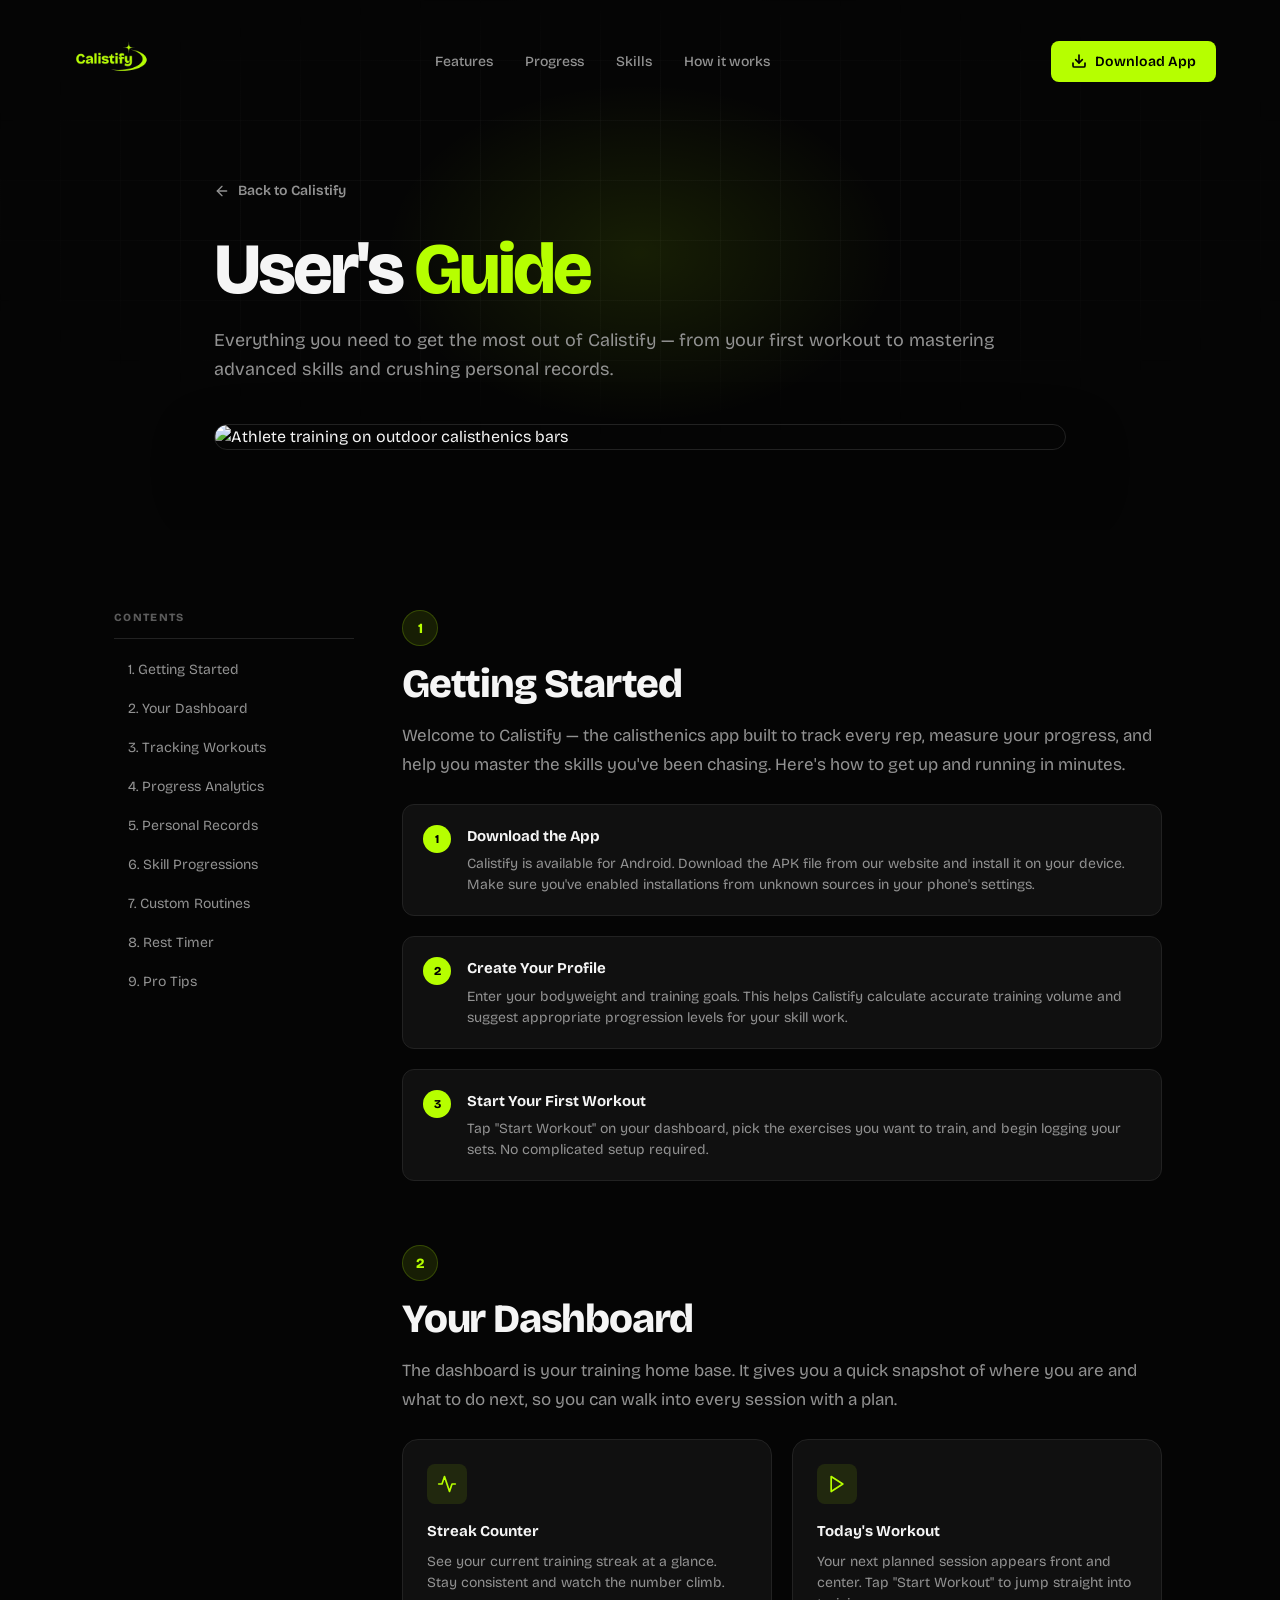
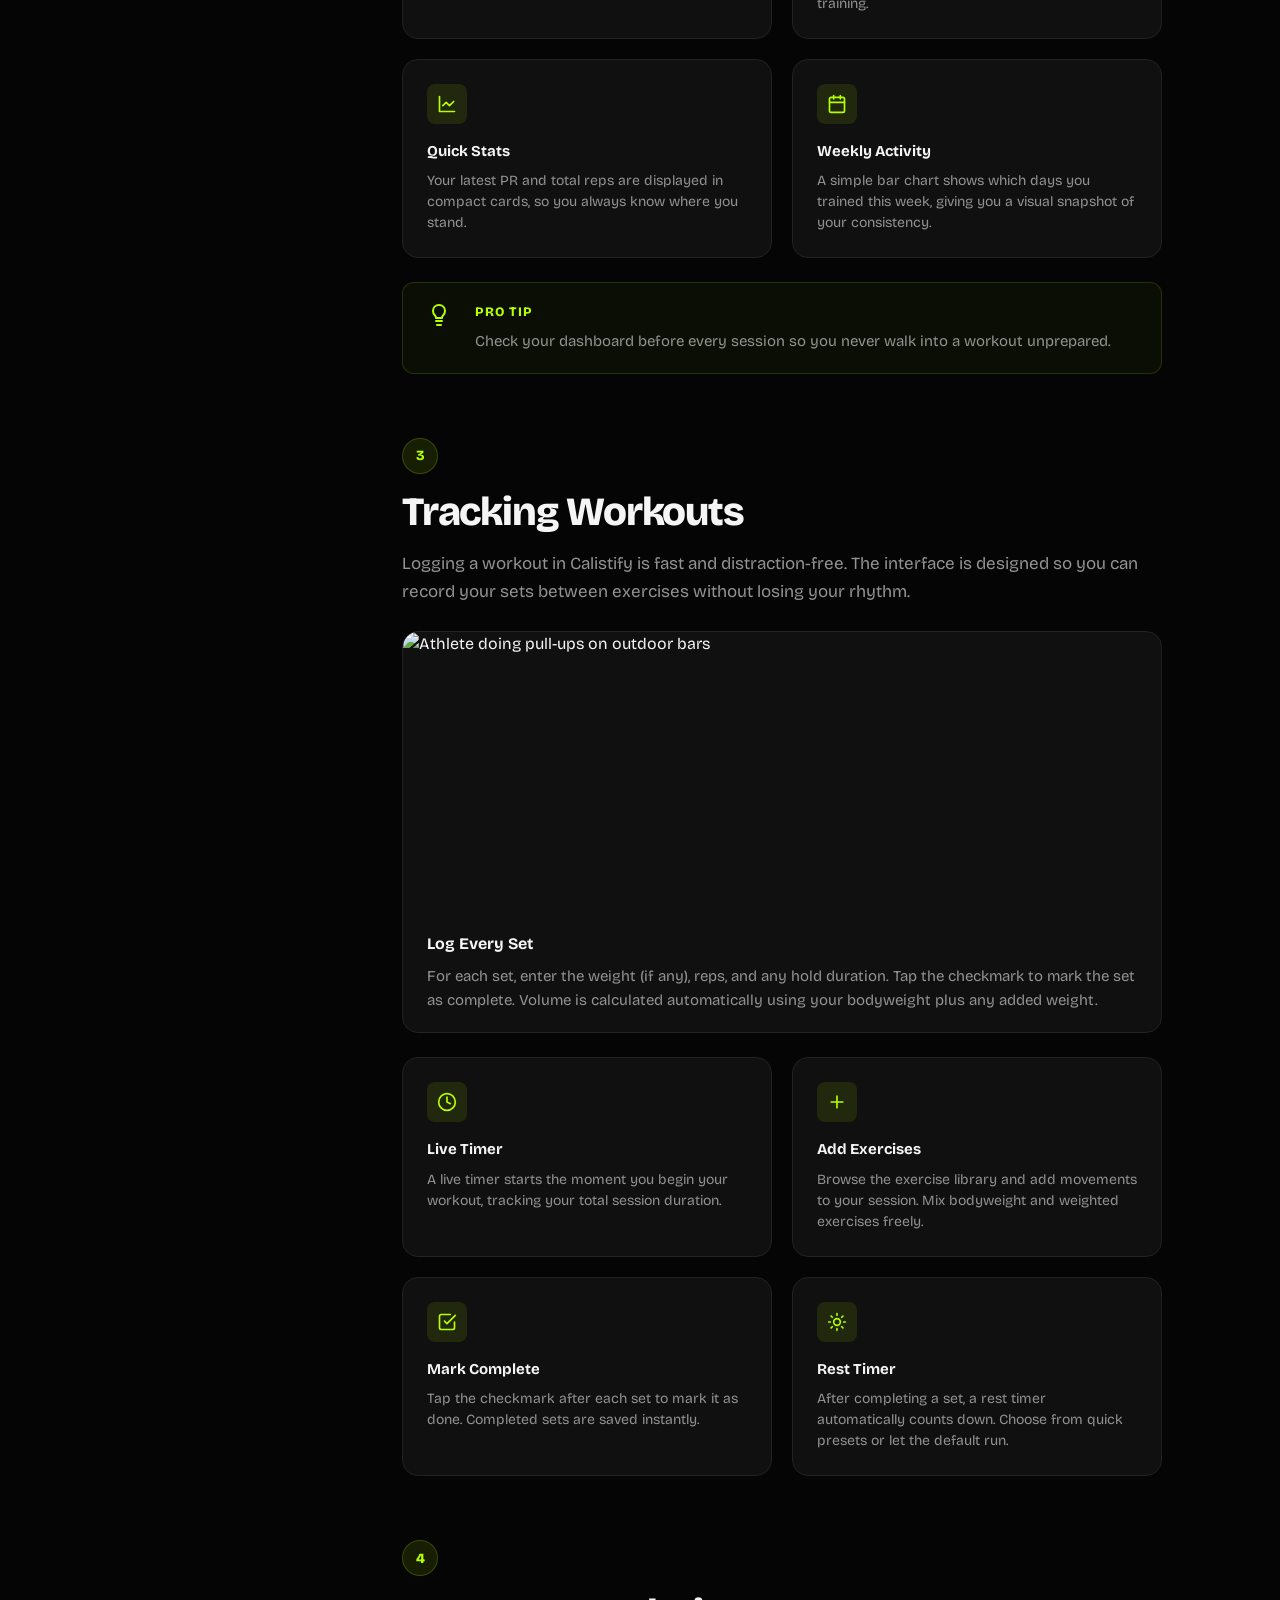
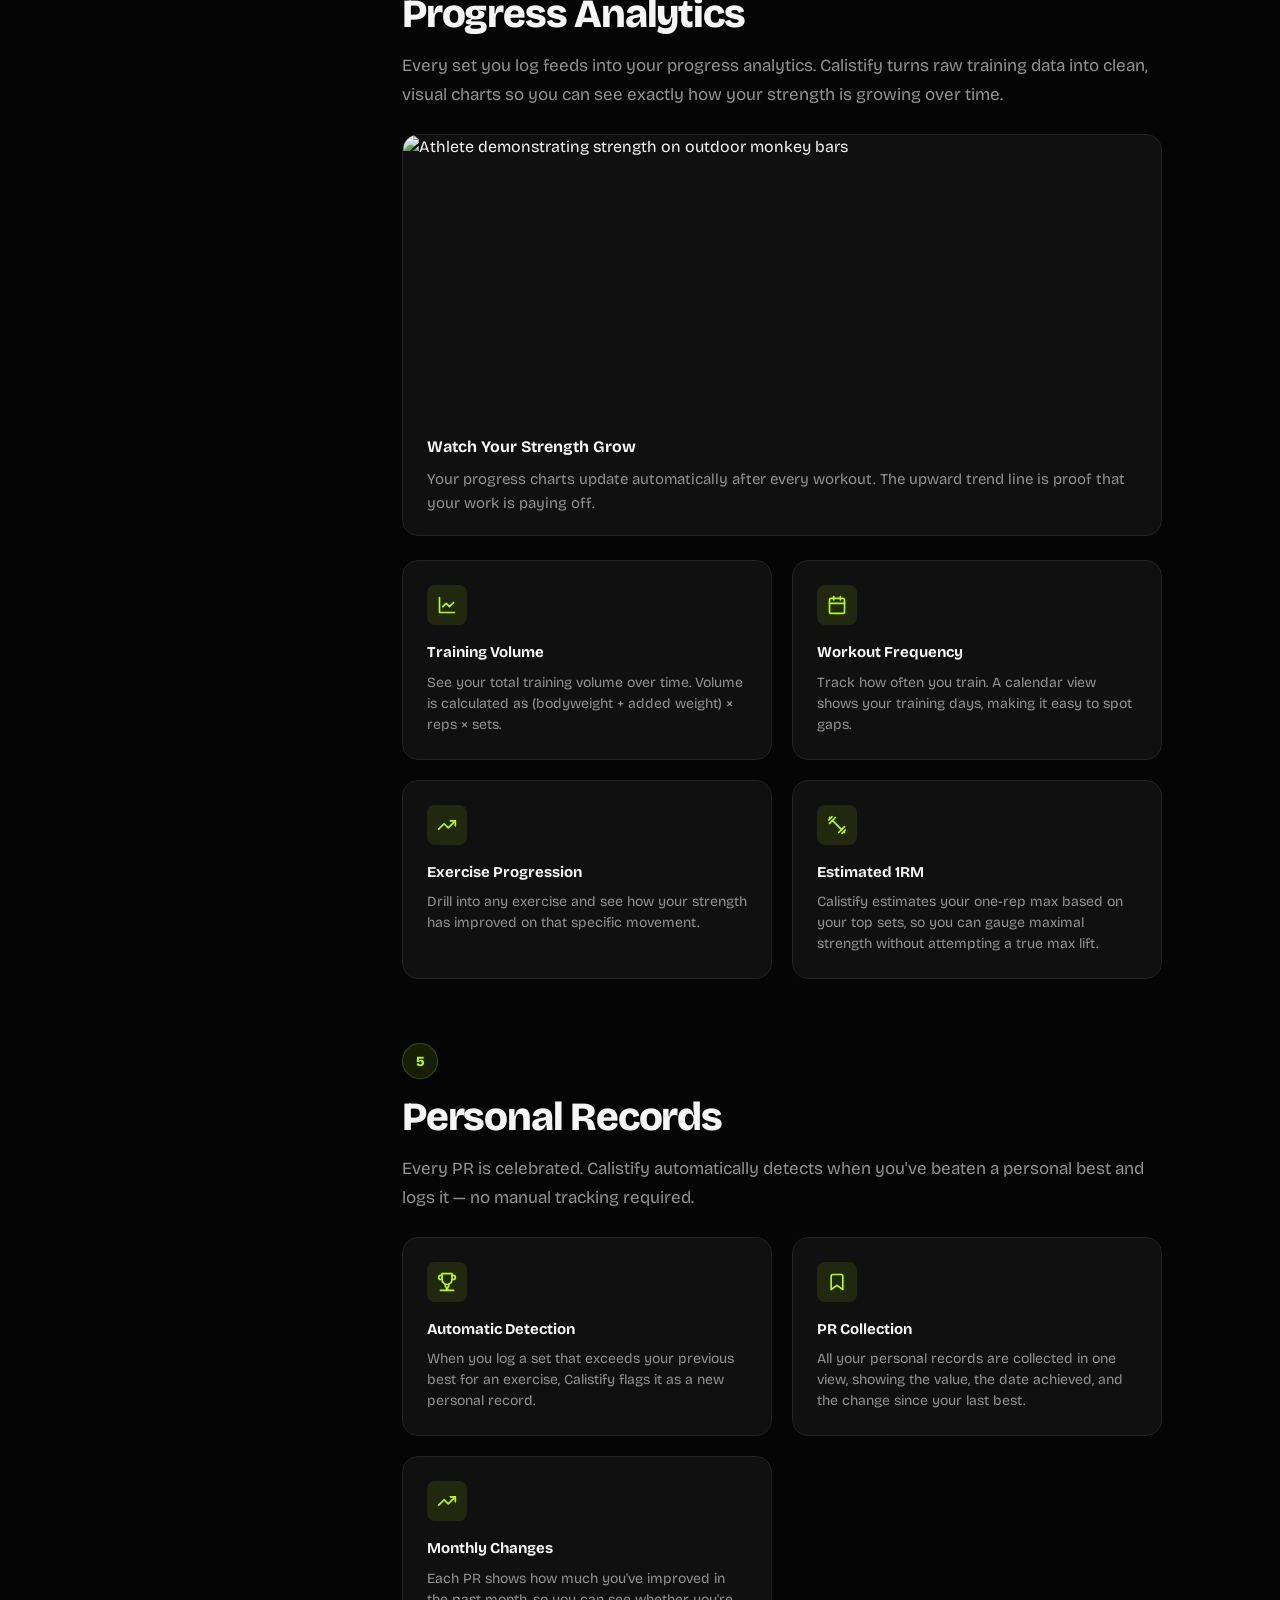
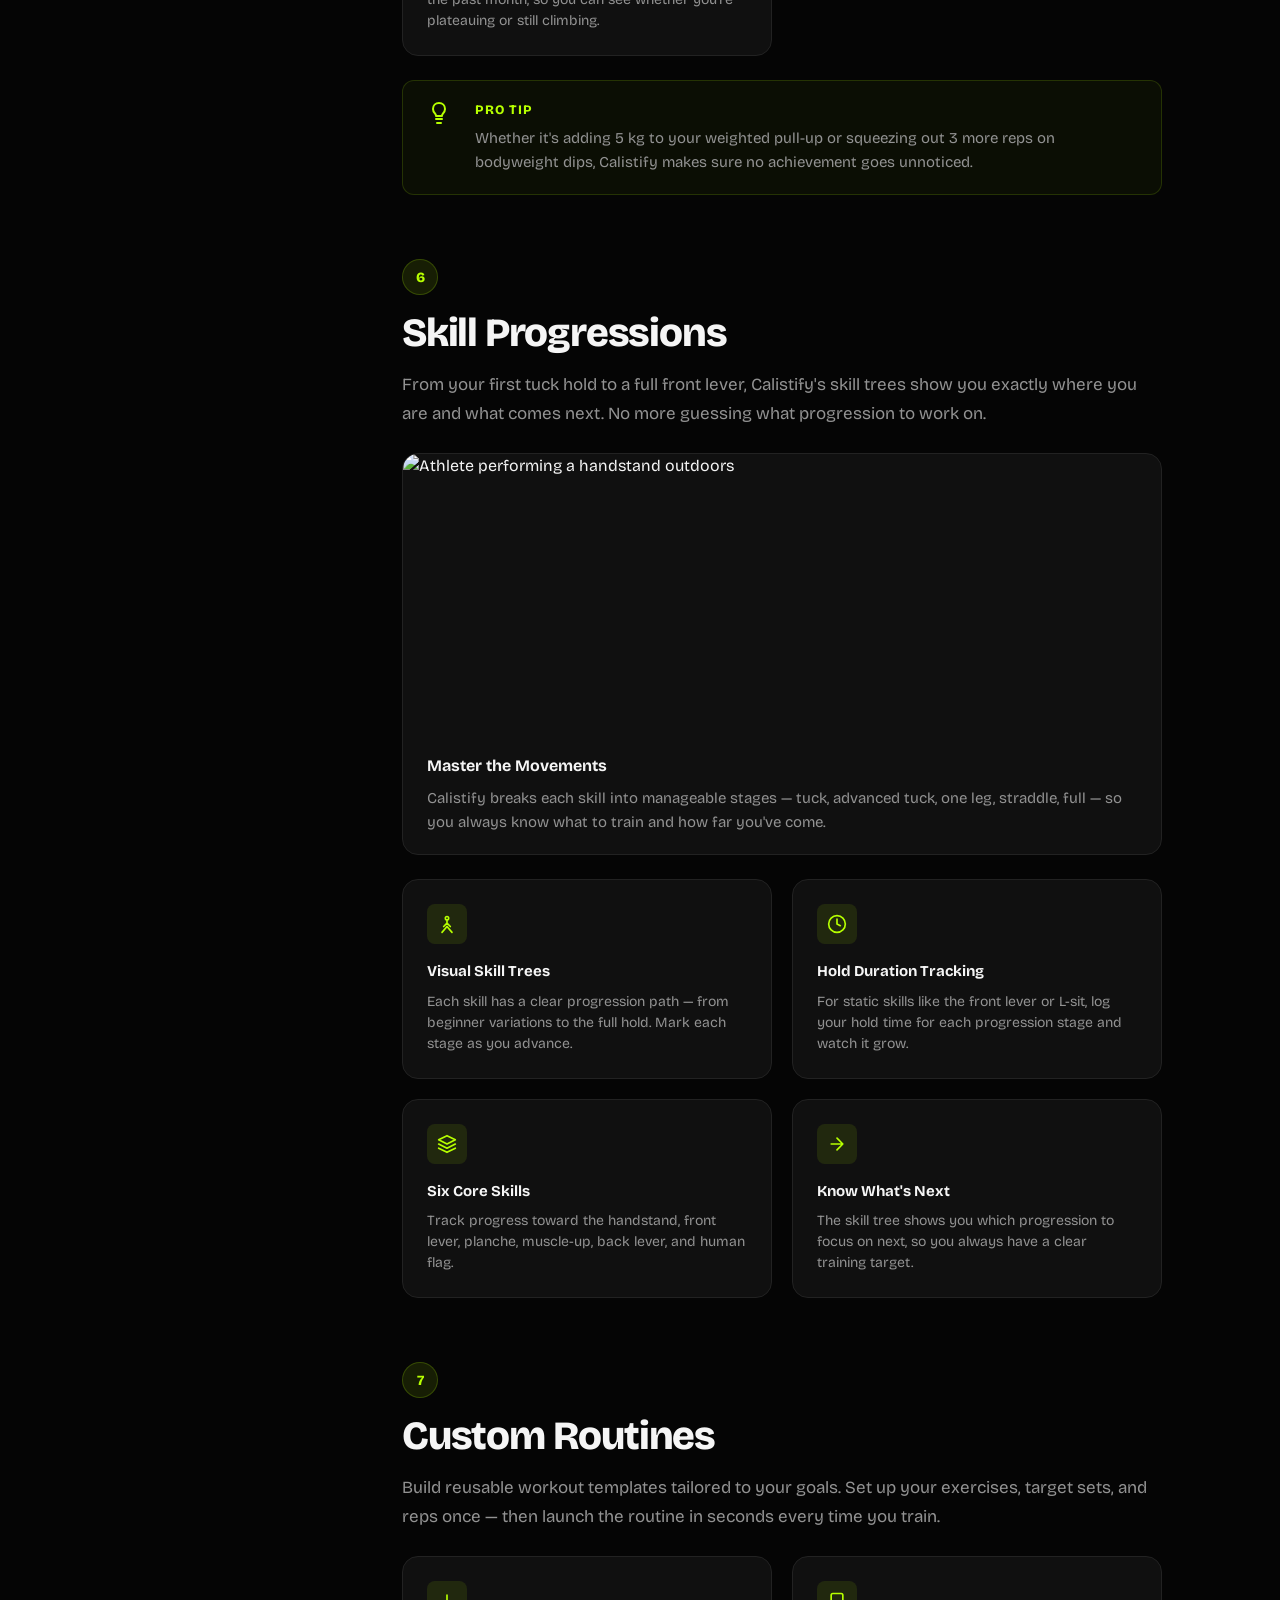
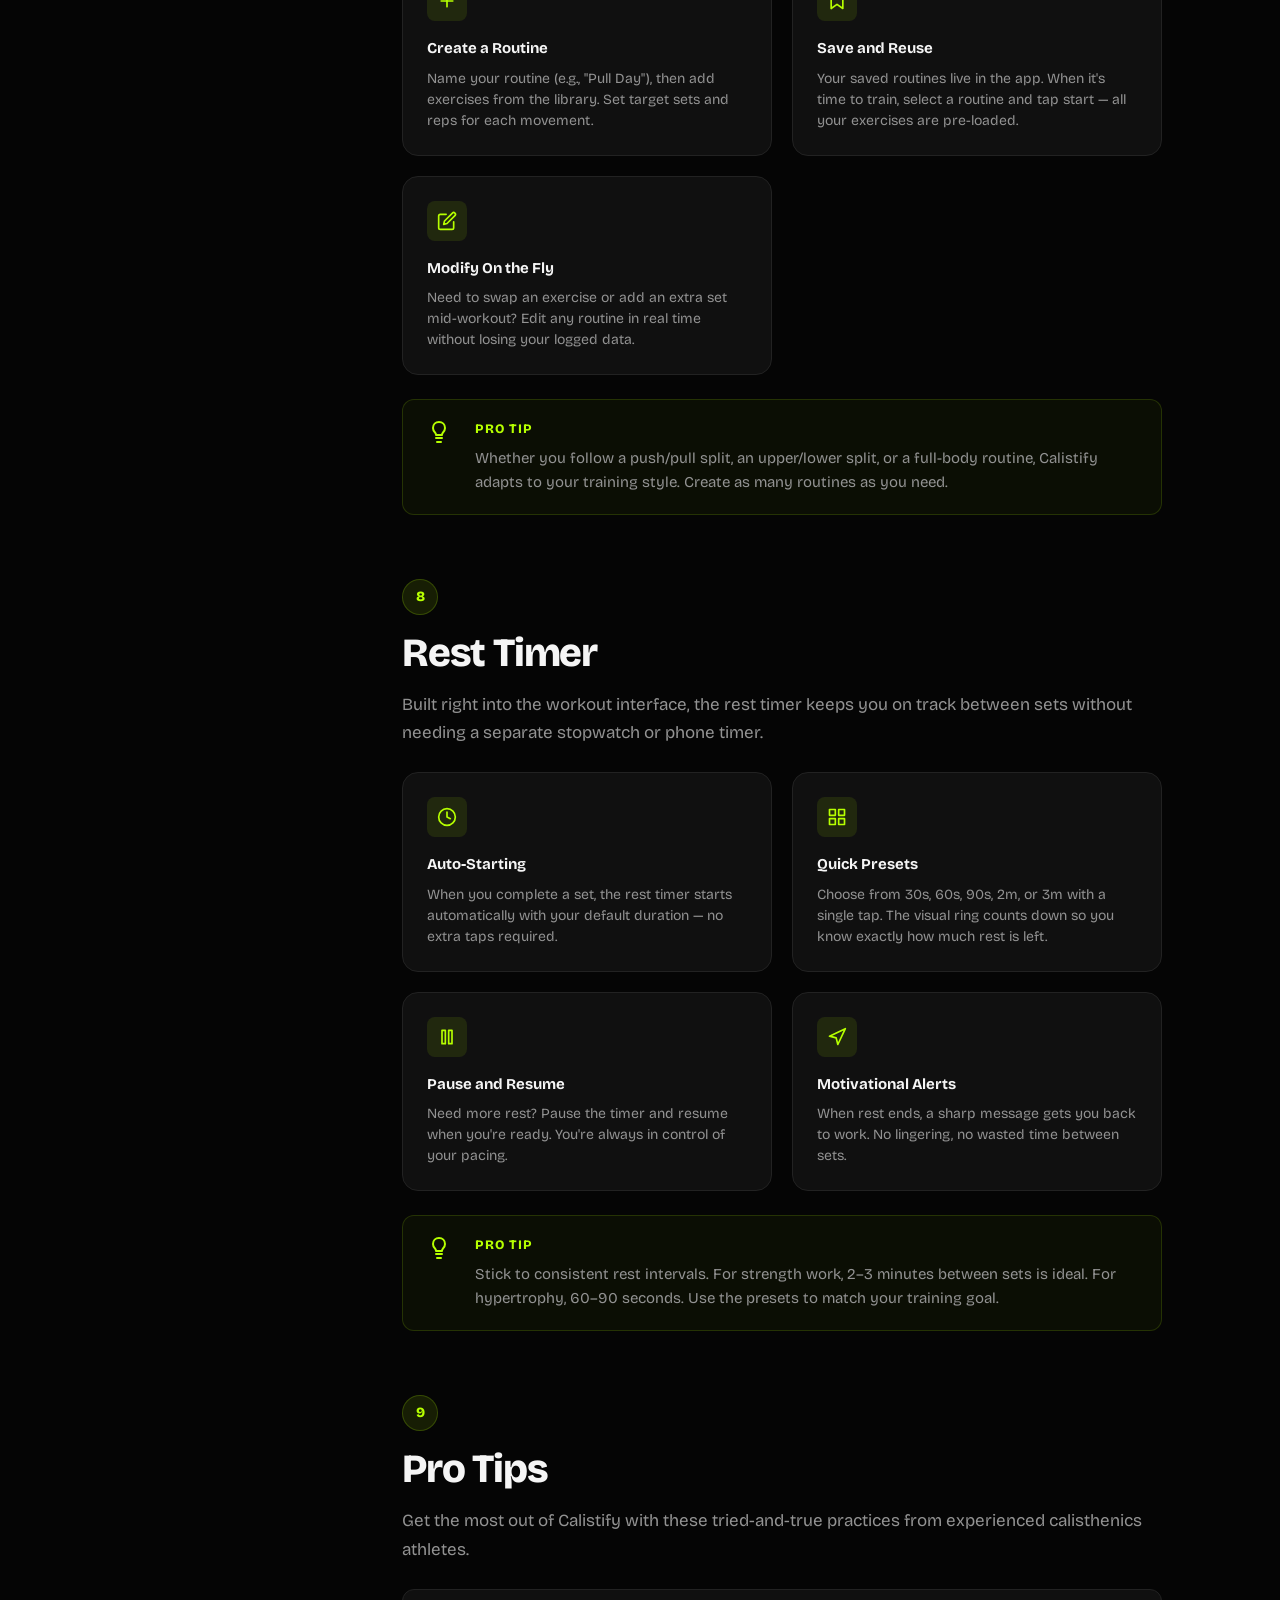
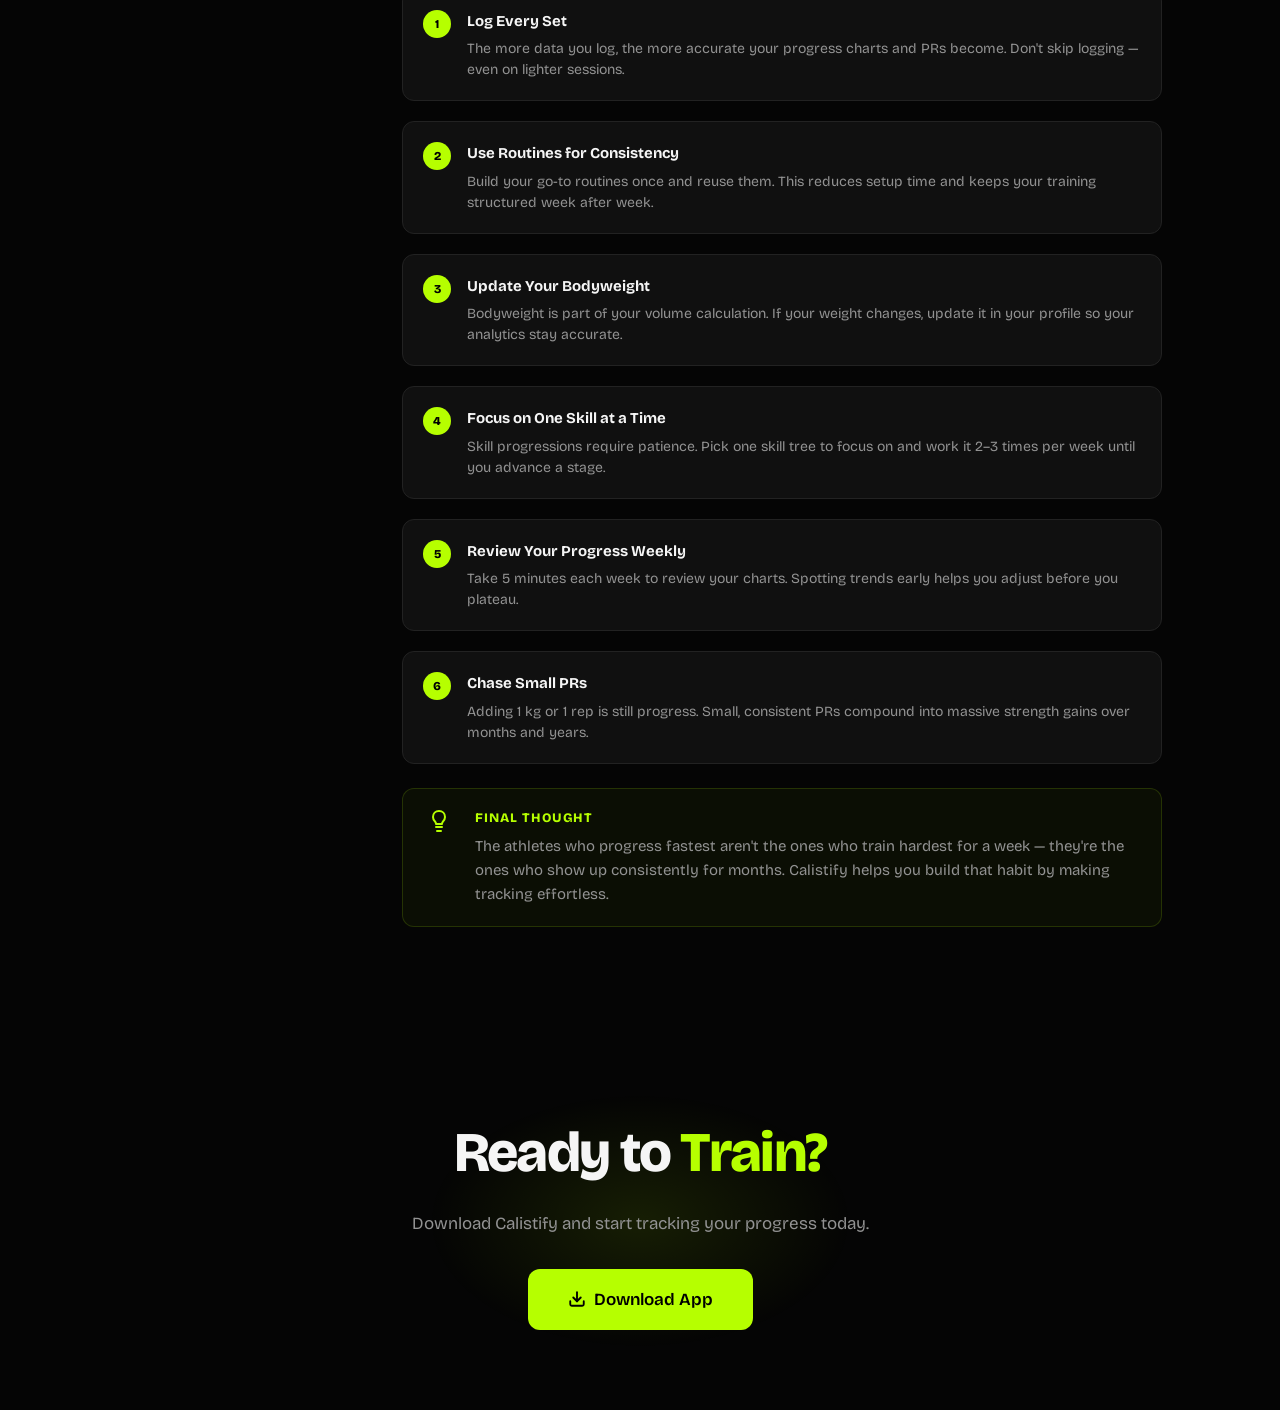
==== commit 6c668b99: "Add files via upload" ====
--- a/guide.html
+++ b/guide.html
@@ -13,491 +13,475 @@
 </head>
 <body>
     <nav id="navbar" class="navbar">
-      <div class="nav-container">
-        <a href="index.html#hero" class="nav-logo" aria-label="Calistify home">
-          <img width="90" height="90" src="./public/logo-transparent.png" alt="Calistify logo" class="logo-icon" />
+    <div class="nav-container">
+        <a href="#" class="nav-logo" aria-label="Calistify home">
+        <img width="90" height="90" src="./public/logo-transparent.png" alt="Calistify logo" class="logo-icon" />
         </a>
         <div class="nav-links" id="navLinks">
-          <a href="index.html#features" class="nav-link" data-i18n="nav.features">Features</a>
-          <a href="index.html#progress" class="nav-link" data-i18n="nav.progress">Progress</a>
-          <a href="index.html#skills" class="nav-link" data-i18n="nav.skills">Skills</a>
-          <a href="index.html#how-it-works" class="nav-link" data-i18n="nav.howItWorks">How it works</a>
-          <a href="index.html#download" class="nav-cta-mobile" data-i18n="nav.downloadApp">Download App</a>
+        <a href="index.html#features" class="nav-link">Features</a>
+        <a href="index.html#progress" class="nav-link">Progress</a>
+        <a href="index.html#skills" class="nav-link">Skills</a>
+        <a href="index.html#how-it-works" class="nav-link">How it works</a>
         </div>
         <a href="index.html#download" class="nav-cta">
-          <svg width="16" height="16" viewBox="0 0 24 24" fill="none" stroke="currentColor" stroke-width="2.5" stroke-linecap="round" stroke-linejoin="round" aria-hidden="true"><path d="M21 15v4a2 2 0 0 1-2 2H5a2 2 0 0 1-2-2v-4"/><polyline points="7 10 12 15 17 10"/><line x1="12" y1="15" x2="12" y2="3"/></svg>
-          <span data-i18n="nav.downloadApp">Download App</span>
+        <svg width="16" height="16" viewBox="0 0 24 24" fill="none" stroke="currentColor" stroke-width="2.5" stroke-linecap="round" stroke-linejoin="round" aria-hidden="true"><path d="M21 15v4a2 2 0 0 1-2 2H5a2 2 0 0 1-2-2v-4"/><polyline points="7 10 12 15 17 10"/><line x1="12" y1="15" x2="12" y2="3"/></svg>
+        Download App
         </a>
         <button class="nav-hamburger" id="hamburger" aria-label="Toggle menu" aria-expanded="false">
-          <span></span><span></span><span></span>
+        <span></span><span></span><span></span>
         </button>
-      </div>
+    </div>
     </nav>
 
     <!-- ============ HERO ============ -->
     <section class="guide-hero">
-      <div class="guide-hero-bg"></div>
-      <div class="guide-hero-glow"></div>
-      <div class="guide-hero-content">
-        <a href="index.html" class="guide-back">
-          <svg width="16" height="16" viewBox="0 0 24 24" fill="none" stroke="currentColor" stroke-width="2" stroke-linecap="round" stroke-linejoin="round"><path d="M19 12H5"/><polyline points="12 19 5 12 12 5"/></svg>
-          <span data-i18n="guide.back">Back to Calistify</span>
+    <div class="guide-hero-bg"></div>
+    <div class="guide-hero-glow"></div>
+    <div class="guide-hero-content">
+        <a href="index.html" class="legal-back">
+            <svg width="16" height="16" viewBox="0 0 24 24" fill="none" stroke="currentColor" stroke-width="2" stroke-linecap="round" stroke-linejoin="round"><path d="M19 12H5"/><polyline points="12 19 5 12 12 5"/></svg>
+            Back to Calistify
         </a>
-        <h1 class="guide-hero-title"><span data-i18n="guide.title1">User's</span> <span class="lime" data-i18n="guide.title2">Guide</span></h1>
-        <p class="guide-hero-subtitle" data-i18n="guide.subtitle">Everything you need to get the most out of Calistify — from your first workout to mastering advanced skills and crushing personal records.</p>
-      </div>
-      <div class="guide-hero-img">
+        <h1 class="guide-hero-title">User's <span class="lime">Guide</span></h1>
+        <p class="guide-hero-subtitle">Everything you need to get the most out of Calistify — from your first workout to mastering advanced skills and crushing personal records.</p>
+    </div>
+    <div class="guide-hero-img">
         <img src="https://images.pexels.com/photos/13993576/pexels-photo-13993576.jpeg?auto=compress&cs=tinysrgb&h=650&w=940" alt="Athlete training on outdoor calisthenics bars" />
-      </div>
+    </div>
     </section>
 
     <!-- ============ GUIDE BODY ============ -->
     <section class="guide-body">
-      <div class="guide-layout">
+    <div class="guide-layout">
         <!-- Sidebar -->
         <aside class="guide-sidebar">
-          <p class="guide-sidebar-title" data-i18n="guide.contents">CONTENTS</p>
-          <ul>
-            <li><a href="#getting-started" data-i18n="guide.toc1">1. Getting Started</a></li>
-            <li><a href="#dashboard" data-i18n="guide.toc2">2. Your Dashboard</a></li>
-            <li><a href="#tracking" data-i18n="guide.toc3">3. Tracking Workouts</a></li>
-            <li><a href="#progress" data-i18n="guide.toc4">4. Progress Analytics</a></li>
-            <li><a href="#records" data-i18n="guide.toc5">5. Personal Records</a></li>
-            <li><a href="#skills" data-i18n="guide.toc6">6. Skill Progressions</a></li>
-            <li><a href="#routines" data-i18n="guide.toc7">7. Custom Routines</a></li>
-            <li><a href="#rest-timer" data-i18n="guide.toc8">8. Rest Timer</a></li>
-            <li><a href="#tips" data-i18n="guide.toc9">9. Pro Tips</a></li>
-          </ul>
+        <p class="guide-sidebar-title">CONTENTS</p>
+        <ul>
+            <li><a href="#getting-started">1. Getting Started</a></li>
+            <li><a href="#dashboard">2. Your Dashboard</a></li>
+            <li><a href="#tracking">3. Tracking Workouts</a></li>
+            <li><a href="#progress">4. Progress Analytics</a></li>
+            <li><a href="#records">5. Personal Records</a></li>
+            <li><a href="#skills">6. Skill Progressions</a></li>
+            <li><a href="#routines">7. Custom Routines</a></li>
+            <li><a href="#rest-timer">8. Rest Timer</a></li>
+            <li><a href="#tips">9. Pro Tips</a></li>
+        </ul>
         </aside>
 
         <!-- Content -->
         <div class="guide-content">
 
-          <!-- 1. Getting Started -->
-          <div class="guide-section" id="getting-started">
+        <!-- 1. Getting Started -->
+        <div class="guide-section" id="getting-started">
             <div class="guide-section-num">1</div>
-            <h2 data-i18n="guide.s1.title">Getting Started</h2>
-            <p data-i18n="guide.s1.intro">Welcome to Calistify — the calisthenics app built to track every rep, measure your progress, and help you master the skills you've been chasing. Here's how to get up and running in minutes.</p>
+            <h2>Getting Started</h2>
+            <p>Welcome to Calistify — the calisthenics app built to track every rep, measure your progress, and help you master the skills you've been chasing. Here's how to get up and running in minutes.</p>
             <div class="guide-steps">
-              <div class="guide-step">
+            <div class="guide-step">
                 <div class="guide-step-num">1</div>
                 <div class="guide-step-body">
-                  <h4 data-i18n="guide.s1.step1Title">Download the App</h4>
-                  <p data-i18n="guide.s1.step1Text">Calistify is available for Android. Download the APK file from our website and install it on your device. Make sure you've enabled installations from unknown sources in your phone's settings.</p>
-                </div>
-              </div>
-              <div class="guide-step">
+                <h4>Download the App</h4>
+                <p>Calistify is available for Android. Download the APK file from our website and install it on your device. Make sure you've enabled installations from unknown sources in your phone's settings.</p>
+                </div>
+            </div>
+            <div class="guide-step">
                 <div class="guide-step-num">2</div>
                 <div class="guide-step-body">
-                  <h4 data-i18n="guide.s1.step2Title">Create Your Profile</h4>
-                  <p data-i18n="guide.s1.step2Text">Enter your bodyweight and training goals. This helps Calistify calculate accurate training volume and suggest appropriate progression levels for your skill work.</p>
-                </div>
-              </div>
-              <div class="guide-step">
+                <h4>Create Your Profile</h4>
+                <p>Enter your bodyweight and training goals. This helps Calistify calculate accurate training volume and suggest appropriate progression levels for your skill work.</p>
+                </div>
+            </div>
+            <div class="guide-step">
                 <div class="guide-step-num">3</div>
                 <div class="guide-step-body">
-                  <h4 data-i18n="guide.s1.step3Title">Start Your First Workout</h4>
-                  <p data-i18n="guide.s1.step3Text">Tap "Start Workout" on your dashboard, pick the exercises you want to train, and begin logging your sets. No complicated setup required.</p>
-                </div>
-              </div>
-            </div>
-          </div>
-
-          <!-- 2. Dashboard -->
-          <div class="guide-section" id="dashboard">
+                <h4>Start Your First Workout</h4>
+                <p>Tap "Start Workout" on your dashboard, pick the exercises you want to train, and begin logging your sets. No complicated setup required.</p>
+                </div>
+            </div>
+            </div>
+        </div>
+
+        <!-- 2. Dashboard -->
+        <div class="guide-section" id="dashboard">
             <div class="guide-section-num">2</div>
-            <h2 data-i18n="guide.s2.title">Your Dashboard</h2>
-            <p data-i18n="guide.s2.intro">The dashboard is your training home base. It gives you a quick snapshot of where you are and what to do next, so you can walk into every session with a plan.</p>
-            <div class="guide-feature-grid">
-              <div class="guide-feature-card">
-                <div class="guide-feature-icon">
-                  <svg width="20" height="20" viewBox="0 0 24 24" fill="none" stroke="currentColor" stroke-width="2" stroke-linecap="round" stroke-linejoin="round"><path d="M22 12h-4l-3 9L9 3l-3 9H2"/></svg>
-                </div>
-                <h4 data-i18n="guide.s2.f1Title">Streak Counter</h4>
-                <p data-i18n="guide.s2.f1Text">See your current training streak at a glance. Stay consistent and watch the number climb.</p>
-              </div>
-              <div class="guide-feature-card">
-                <div class="guide-feature-icon">
-                  <svg width="20" height="20" viewBox="0 0 24 24" fill="none" stroke="currentColor" stroke-width="2" stroke-linecap="round" stroke-linejoin="round"><polygon points="5 3 19 12 5 21 5 3"/></svg>
-                </div>
-                <h4 data-i18n="guide.s2.f2Title">Today's Workout</h4>
-                <p data-i18n="guide.s2.f2Text">Your next planned session appears front and center. Tap "Start Workout" to jump straight into training.</p>
-              </div>
-              <div class="guide-feature-card">
-                <div class="guide-feature-icon">
-                  <svg width="20" height="20" viewBox="0 0 24 24" fill="none" stroke="currentColor" stroke-width="2" stroke-linecap="round" stroke-linejoin="round"><path d="M3 3v18h18"/><path d="M7 14l4-4 4 4 5-5"/></svg>
-                </div>
-                <h4 data-i18n="guide.s2.f3Title">Quick Stats</h4>
-                <p data-i18n="guide.s2.f3Text">Your latest PR and total reps are displayed in compact cards, so you always know where you stand.</p>
-              </div>
-              <div class="guide-feature-card">
-                <div class="guide-feature-icon">
-                  <svg width="20" height="20" viewBox="0 0 24 24" fill="none" stroke="currentColor" stroke-width="2" stroke-linecap="round" stroke-linejoin="round"><rect x="3" y="4" width="18" height="18" rx="2"/><line x1="16" y1="2" x2="16" y2="6"/><line x1="8" y1="2" x2="8" y2="6"/><line x1="3" y1="10" x2="21" y2="10"/></svg>
-                </div>
-                <h4 data-i18n="guide.s2.f4Title">Weekly Activity</h4>
-                <p data-i18n="guide.s2.f4Text">A simple bar chart shows which days you trained this week, giving you a visual snapshot of your consistency.</p>
-              </div>
+            <h2>Your Dashboard</h2>
+            <p>The dashboard is your training home base. It gives you a quick snapshot of where you are and what to do next, so you can walk into every session with a plan.</p>
+            <div class="guide-feature-grid">
+            <div class="guide-feature-card">
+                <div class="guide-feature-icon">
+                <svg width="20" height="20" viewBox="0 0 24 24" fill="none" stroke="currentColor" stroke-width="2" stroke-linecap="round" stroke-linejoin="round"><path d="M22 12h-4l-3 9L9 3l-3 9H2"/></svg>
+                </div>
+                <h4>Streak Counter</h4>
+                <p>See your current training streak at a glance. Stay consistent and watch the number climb.</p>
+            </div>
+            <div class="guide-feature-card">
+                <div class="guide-feature-icon">
+                <svg width="20" height="20" viewBox="0 0 24 24" fill="none" stroke="currentColor" stroke-width="2" stroke-linecap="round" stroke-linejoin="round"><polygon points="5 3 19 12 5 21 5 3"/></svg>
+                </div>
+                <h4>Today's Workout</h4>
+                <p>Your next planned session appears front and center. Tap "Start Workout" to jump straight into training.</p>
+            </div>
+            <div class="guide-feature-card">
+                <div class="guide-feature-icon">
+                <svg width="20" height="20" viewBox="0 0 24 24" fill="none" stroke="currentColor" stroke-width="2" stroke-linecap="round" stroke-linejoin="round"><path d="M3 3v18h18"/><path d="M7 14l4-4 4 4 5-5"/></svg>
+                </div>
+                <h4>Quick Stats</h4>
+                <p>Your latest PR and total reps are displayed in compact cards, so you always know where you stand.</p>
+            </div>
+            <div class="guide-feature-card">
+                <div class="guide-feature-icon">
+                <svg width="20" height="20" viewBox="0 0 24 24" fill="none" stroke="currentColor" stroke-width="2" stroke-linecap="round" stroke-linejoin="round"><rect x="3" y="4" width="18" height="18" rx="2"/><line x1="16" y1="2" x2="16" y2="6"/><line x1="8" y1="2" x2="8" y2="6"/><line x1="3" y1="10" x2="21" y2="10"/></svg>
+                </div>
+                <h4>Weekly Activity</h4>
+                <p>A simple bar chart shows which days you trained this week, giving you a visual snapshot of your consistency.</p>
+            </div>
             </div>
             <div class="guide-tip">
-              <div class="guide-tip-icon">
+            <div class="guide-tip-icon">
                 <svg width="24" height="24" viewBox="0 0 24 24" fill="none" stroke="currentColor" stroke-width="2" stroke-linecap="round" stroke-linejoin="round"><path d="M9 18h6"/><path d="M10 22h4"/><path d="M12 2C8.5 2 6 4.5 6 8c0 2 1 3.5 2 4.5.5.5 1 1.5 1 2.5h6c0-1 .5-2 1-2.5 1-1 2-2.5 2-4.5 0-3.5-2.5-6-6-6z"/></svg>
-              </div>
-              <div class="guide-tip-body">
-                <h4 data-i18n="guide.s2.tipTitle">PRO TIP</h4>
-                <p data-i18n="guide.s2.tipText">Check your dashboard before every session so you never walk into a workout unprepared.</p>
-              </div>
-            </div>
-          </div>
-
-          <!-- 3. Tracking Workouts -->
-          <div class="guide-section" id="tracking">
+            </div>
+            <div class="guide-tip-body">
+                <h4>PRO TIP</h4>
+                <p>Check your dashboard before every session so you never walk into a workout unprepared.</p>
+            </div>
+            </div>
+        </div>
+
+        <!-- 3. Tracking Workouts -->
+        <div class="guide-section" id="tracking">
             <div class="guide-section-num">3</div>
-            <h2 data-i18n="guide.s3.title">Tracking Workouts</h2>
-            <p data-i18n="guide.s3.intro">Logging a workout in Calistify is fast and distraction-free. The interface is designed so you can record your sets between exercises without losing your rhythm.</p>
+            <h2>Tracking Workouts</h2>
+            <p>Logging a workout in Calistify is fast and distraction-free. The interface is designed so you can record your sets between exercises without losing your rhythm.</p>
             <div class="guide-img-card">
-              <img src="https://images.pexels.com/photos/10021269/pexels-photo-10021269.jpeg?auto=compress&cs=tinysrgb&h=650&w=940" alt="Athlete doing pull-ups on outdoor bars" />
-              <div class="guide-img-card-body">
-                <h4 data-i18n="guide.s3.cardTitle">Log Every Set</h4>
-                <p data-i18n="guide.s3.cardText">For each set, enter the weight (if any), reps, and any hold duration. Tap the checkmark to mark the set as complete. Volume is calculated automatically using your bodyweight plus any added weight.</p>
-              </div>
-            </div>
-            <div class="guide-feature-grid">
-              <div class="guide-feature-card">
-                <div class="guide-feature-icon">
-                  <svg width="20" height="20" viewBox="0 0 24 24" fill="none" stroke="currentColor" stroke-width="2" stroke-linecap="round" stroke-linejoin="round"><circle cx="12" cy="12" r="10"/><polyline points="12 6 12 12 16 14"/></svg>
-                </div>
-                <h4 data-i18n="guide.s3.f1Title">Live Timer</h4>
-                <p data-i18n="guide.s3.f1Text">A live timer starts the moment you begin your workout, tracking your total session duration.</p>
-              </div>
-              <div class="guide-feature-card">
-                <div class="guide-feature-icon">
-                  <svg width="20" height="20" viewBox="0 0 24 24" fill="none" stroke="currentColor" stroke-width="2" stroke-linecap="round" stroke-linejoin="round"><path d="M12 5v14M5 12h14"/></svg>
-                </div>
-                <h4 data-i18n="guide.s3.f2Title">Add Exercises</h4>
-                <p data-i18n="guide.s3.f2Text">Browse the exercise library and add movements to your session. Mix bodyweight and weighted exercises freely.</p>
-              </div>
-              <div class="guide-feature-card">
-                <div class="guide-feature-icon">
-                  <svg width="20" height="20" viewBox="0 0 24 24" fill="none" stroke="currentColor" stroke-width="2" stroke-linecap="round" stroke-linejoin="round"><path d="M9 11l3 3L22 4"/><path d="M21 12v7a2 2 0 0 1-2 2H5a2 2 0 0 1-2-2V5a2 2 0 0 1 2-2h11"/></svg>
-                </div>
-                <h4 data-i18n="guide.s3.f3Title">Mark Complete</h4>
-                <p data-i18n="guide.s3.f3Text">Tap the checkmark after each set to mark it as done. Completed sets are saved instantly.</p>
-              </div>
-              <div class="guide-feature-card">
-                <div class="guide-feature-icon">
-                  <svg width="20" height="20" viewBox="0 0 24 24" fill="none" stroke="currentColor" stroke-width="2" stroke-linecap="round" stroke-linejoin="round"><path d="M12 2v2M12 20v2M4.93 4.93l1.41 1.41M17.66 17.66l1.41 1.41M2 12h2M20 12h2M4.93 19.07l1.41-1.41M17.66 6.34l1.41-1.41"/><circle cx="12" cy="12" r="4"/></svg>
-                </div>
-                <h4 data-i18n="guide.s3.f4Title">Rest Timer</h4>
-                <p data-i18n="guide.s3.f4Text">After completing a set, a rest timer automatically counts down. Choose from quick presets or let the default run.</p>
-              </div>
-            </div>
-          </div>
-
-          <!-- 4. Progress Analytics -->
-          <div class="guide-section" id="progress">
+            <img src="https://images.pexels.com/photos/10021269/pexels-photo-10021269.jpeg?auto=compress&cs=tinysrgb&h=650&w=940" alt="Athlete doing pull-ups on outdoor bars" />
+            <div class="guide-img-card-body">
+                <h4>Log Every Set</h4>
+                <p>For each set, enter the weight (if any), reps, and any hold duration. Tap the checkmark to mark the set as complete. Volume is calculated automatically using your bodyweight plus any added weight.</p>
+            </div>
+            </div>
+            <div class="guide-feature-grid">
+            <div class="guide-feature-card">
+                <div class="guide-feature-icon">
+                <svg width="20" height="20" viewBox="0 0 24 24" fill="none" stroke="currentColor" stroke-width="2" stroke-linecap="round" stroke-linejoin="round"><circle cx="12" cy="12" r="10"/><polyline points="12 6 12 12 16 14"/></svg>
+                </div>
+                <h4>Live Timer</h4>
+                <p>A live timer starts the moment you begin your workout, tracking your total session duration.</p>
+            </div>
+            <div class="guide-feature-card">
+                <div class="guide-feature-icon">
+                <svg width="20" height="20" viewBox="0 0 24 24" fill="none" stroke="currentColor" stroke-width="2" stroke-linecap="round" stroke-linejoin="round"><path d="M12 5v14M5 12h14"/></svg>
+                </div>
+                <h4>Add Exercises</h4>
+                <p>Browse the exercise library and add movements to your session. Mix bodyweight and weighted exercises freely.</p>
+            </div>
+            <div class="guide-feature-card">
+                <div class="guide-feature-icon">
+                <svg width="20" height="20" viewBox="0 0 24 24" fill="none" stroke="currentColor" stroke-width="2" stroke-linecap="round" stroke-linejoin="round"><path d="M9 11l3 3L22 4"/><path d="M21 12v7a2 2 0 0 1-2 2H5a2 2 0 0 1-2-2V5a2 2 0 0 1 2-2h11"/></svg>
+                </div>
+                <h4>Mark Complete</h4>
+                <p>Tap the checkmark after each set to mark it as done. Completed sets are saved instantly.</p>
+            </div>
+            <div class="guide-feature-card">
+                <div class="guide-feature-icon">
+                <svg width="20" height="20" viewBox="0 0 24 24" fill="none" stroke="currentColor" stroke-width="2" stroke-linecap="round" stroke-linejoin="round"><path d="M12 2v2M12 20v2M4.93 4.93l1.41 1.41M17.66 17.66l1.41 1.41M2 12h2M20 12h2M4.93 19.07l1.41-1.41M17.66 6.34l1.41-1.41"/><circle cx="12" cy="12" r="4"/></svg>
+                </div>
+                <h4>Rest Timer</h4>
+                <p>After completing a set, a rest timer automatically counts down. Choose from quick presets or let the default run.</p>
+            </div>
+            </div>
+        </div>
+
+        <!-- 4. Progress Analytics -->
+        <div class="guide-section" id="progress">
             <div class="guide-section-num">4</div>
-            <h2 data-i18n="guide.s4.title">Progress Analytics</h2>
-            <p data-i18n="guide.s4.intro">Every set you log feeds into your progress analytics. Calistify turns raw training data into clean, visual charts so you can see exactly how your strength is growing over time.</p>
+            <h2>Progress Analytics</h2>
+            <p>Every set you log feeds into your progress analytics. Calistify turns raw training data into clean, visual charts so you can see exactly how your strength is growing over time.</p>
             <div class="guide-img-card">
-              <img src="https://images.pexels.com/photos/10021277/pexels-photo-10021277.jpeg?auto=compress&cs=tinysrgb&h=650&w=940" alt="Athlete demonstrating strength on outdoor monkey bars" />
-              <div class="guide-img-card-body">
-                <h4 data-i18n="guide.s4.cardTitle">Watch Your Strength Grow</h4>
-                <p data-i18n="guide.s4.cardText">Your progress charts update automatically after every workout. The upward trend line is proof that your work is paying off.</p>
-              </div>
-            </div>
-            <div class="guide-feature-grid">
-              <div class="guide-feature-card">
-                <div class="guide-feature-icon">
-                  <svg width="20" height="20" viewBox="0 0 24 24" fill="none" stroke="currentColor" stroke-width="2" stroke-linecap="round" stroke-linejoin="round"><path d="M3 3v18h18"/><path d="M7 14l4-4 4 4 5-5"/></svg>
-                </div>
-                <h4 data-i18n="guide.s4.f1Title">Training Volume</h4>
-                <p data-i18n="guide.s4.f1Text">See your total training volume over time. Volume is calculated as (bodyweight + added weight) × reps × sets.</p>
-              </div>
-              <div class="guide-feature-card">
-                <div class="guide-feature-icon">
-                  <svg width="20" height="20" viewBox="0 0 24 24" fill="none" stroke="currentColor" stroke-width="2" stroke-linecap="round" stroke-linejoin="round"><rect x="3" y="4" width="18" height="18" rx="2"/><line x1="16" y1="2" x2="16" y2="6"/><line x1="8" y1="2" x2="8" y2="6"/><line x1="3" y1="10" x2="21" y2="10"/></svg>
-                </div>
-                <h4 data-i18n="guide.s4.f2Title">Workout Frequency</h4>
-                <p data-i18n="guide.s4.f2Text">Track how often you train. A calendar view shows your training days, making it easy to spot gaps.</p>
-              </div>
-              <div class="guide-feature-card">
-                <div class="guide-feature-icon">
-                  <svg width="20" height="20" viewBox="0 0 24 24" fill="none" stroke="currentColor" stroke-width="2" stroke-linecap="round" stroke-linejoin="round"><polyline points="22 7 13.5 15.5 8.5 10.5 2 17"/><polyline points="16 7 22 7 22 13"/></svg>
-                </div>
-                <h4 data-i18n="guide.s4.f3Title">Exercise Progression</h4>
-                <p data-i18n="guide.s4.f3Text">Drill into any exercise and see how your strength has improved on that specific movement.</p>
-              </div>
-              <div class="guide-feature-card">
-                <div class="guide-feature-icon">
-                  <svg width="20" height="20" viewBox="0 0 24 24" fill="none" stroke="currentColor" stroke-width="2" stroke-linecap="round" stroke-linejoin="round"><path d="M6.5 6.5l11 11"/><path d="M21 21l-1-1"/><path d="M3 3l1 1"/><path d="M18 22l4-4"/><path d="M2 6l4-4"/><path d="M3 10l7-7"/><path d="M14 21l7-7"/></svg>
-                </div>
-                <h4 data-i18n="guide.s4.f4Title">Estimated 1RM</h4>
-                <p data-i18n="guide.s4.f4Text">Calistify estimates your one-rep max based on your top sets, so you can gauge maximal strength without attempting a true max lift.</p>
-              </div>
-            </div>
-          </div>
-
-          <!-- 5. Personal Records -->
-          <div class="guide-section" id="records">
+            <img src="https://images.pexels.com/photos/10021277/pexels-photo-10021277.jpeg?auto=compress&cs=tinysrgb&h=650&w=940" alt="Athlete demonstrating strength on outdoor monkey bars" />
+            <div class="guide-img-card-body">
+                <h4>Watch Your Strength Grow</h4>
+                <p>Your progress charts update automatically after every workout. The upward trend line is proof that your work is paying off.</p>
+            </div>
+            </div>
+            <div class="guide-feature-grid">
+            <div class="guide-feature-card">
+                <div class="guide-feature-icon">
+                <svg width="20" height="20" viewBox="0 0 24 24" fill="none" stroke="currentColor" stroke-width="2" stroke-linecap="round" stroke-linejoin="round"><path d="M3 3v18h18"/><path d="M7 14l4-4 4 4 5-5"/></svg>
+                </div>
+                <h4>Training Volume</h4>
+                <p>See your total training volume over time. Volume is calculated as (bodyweight + added weight) × reps × sets.</p>
+            </div>
+            <div class="guide-feature-card">
+                <div class="guide-feature-icon">
+                <svg width="20" height="20" viewBox="0 0 24 24" fill="none" stroke="currentColor" stroke-width="2" stroke-linecap="round" stroke-linejoin="round"><rect x="3" y="4" width="18" height="18" rx="2"/><line x1="16" y1="2" x2="16" y2="6"/><line x1="8" y1="2" x2="8" y2="6"/><line x1="3" y1="10" x2="21" y2="10"/></svg>
+                </div>
+                <h4>Workout Frequency</h4>
+                <p>Track how often you train. A calendar view shows your training days, making it easy to spot gaps.</p>
+            </div>
+            <div class="guide-feature-card">
+                <div class="guide-feature-icon">
+                <svg width="20" height="20" viewBox="0 0 24 24" fill="none" stroke="currentColor" stroke-width="2" stroke-linecap="round" stroke-linejoin="round"><polyline points="22 7 13.5 15.5 8.5 10.5 2 17"/><polyline points="16 7 22 7 22 13"/></svg>
+                </div>
+                <h4>Exercise Progression</h4>
+                <p>Drill into any exercise and see how your strength has improved on that specific movement.</p>
+            </div>
+            <div class="guide-feature-card">
+                <div class="guide-feature-icon">
+                <svg width="20" height="20" viewBox="0 0 24 24" fill="none" stroke="currentColor" stroke-width="2" stroke-linecap="round" stroke-linejoin="round"><path d="M6.5 6.5l11 11"/><path d="M21 21l-1-1"/><path d="M3 3l1 1"/><path d="M18 22l4-4"/><path d="M2 6l4-4"/><path d="M3 10l7-7"/><path d="M14 21l7-7"/></svg>
+                </div>
+                <h4>Estimated 1RM</h4>
+                <p>Calistify estimates your one-rep max based on your top sets, so you can gauge maximal strength without attempting a true max lift.</p>
+            </div>
+            </div>
+        </div>
+
+        <!-- 5. Personal Records -->
+        <div class="guide-section" id="records">
             <div class="guide-section-num">5</div>
-            <h2 data-i18n="guide.s5.title">Personal Records</h2>
-            <p data-i18n="guide.s5.intro">Every PR is celebrated. Calistify automatically detects when you've beaten a personal best and logs it — no manual tracking required.</p>
-            <div class="guide-feature-grid">
-              <div class="guide-feature-card">
-                <div class="guide-feature-icon">
-                  <svg width="20" height="20" viewBox="0 0 24 24" fill="none" stroke="currentColor" stroke-width="2" stroke-linecap="round" stroke-linejoin="round"><path d="M6 9H4.5a2.5 2.5 0 0 1 0-5H6"/><path d="M18 9h1.5a2.5 2.5 0 0 0 0-5H18"/><path d="M4 22h16"/><path d="M10 14.66V17c0 .55.47.98.97 1.21C12.15 18.75 13 20.24 13 22"/><path d="M14 14.66V17c0 .55-.47.98-.97 1.21C11.85 18.75 11 20.24 11 22"/><path d="M18 2H6v7a6 6 0 0 0 12 0V2Z"/></svg>
-                </div>
-                <h4 data-i18n="guide.s5.f1Title">Automatic Detection</h4>
-                <p data-i18n="guide.s5.f1Text">When you log a set that exceeds your previous best for an exercise, Calistify flags it as a new personal record.</p>
-              </div>
-              <div class="guide-feature-card">
-                <div class="guide-feature-icon">
-                  <svg width="20" height="20" viewBox="0 0 24 24" fill="none" stroke="currentColor" stroke-width="2" stroke-linecap="round" stroke-linejoin="round"><path d="M19 21l-7-5-7 5V5a2 2 0 0 1 2-2h10a2 2 0 0 1 2 2z"/></svg>
-                </div>
-                <h4 data-i18n="guide.s5.f2Title">PR Collection</h4>
-                <p data-i18n="guide.s5.f2Text">All your personal records are collected in one view, showing the value, the date achieved, and the change since your last best.</p>
-              </div>
-              <div class="guide-feature-card">
-                <div class="guide-feature-icon">
-                  <svg width="20" height="20" viewBox="0 0 24 24" fill="none" stroke="currentColor" stroke-width="2" stroke-linecap="round" stroke-linejoin="round"><polyline points="22 7 13.5 15.5 8.5 10.5 2 17"/><polyline points="16 7 22 7 22 13"/></svg>
-                </div>
-                <h4 data-i18n="guide.s5.f3Title">Monthly Changes</h4>
-                <p data-i18n="guide.s5.f3Text">Each PR shows how much you've improved in the past month, so you can see whether you're plateauing or still climbing.</p>
-              </div>
+            <h2>Personal Records</h2>
+            <p>Every PR is celebrated. Calistify automatically detects when you've beaten a personal best and logs it — no manual tracking required.</p>
+            <div class="guide-feature-grid">
+            <div class="guide-feature-card">
+                <div class="guide-feature-icon">
+                <svg width="20" height="20" viewBox="0 0 24 24" fill="none" stroke="currentColor" stroke-width="2" stroke-linecap="round" stroke-linejoin="round"><path d="M6 9H4.5a2.5 2.5 0 0 1 0-5H6"/><path d="M18 9h1.5a2.5 2.5 0 0 0 0-5H18"/><path d="M4 22h16"/><path d="M10 14.66V17c0 .55.47.98.97 1.21C12.15 18.75 13 20.24 13 22"/><path d="M14 14.66V17c0 .55-.47.98-.97 1.21C11.85 18.75 11 20.24 11 22"/><path d="M18 2H6v7a6 6 0 0 0 12 0V2Z"/></svg>
+                </div>
+                <h4>Automatic Detection</h4>
+                <p>When you log a set that exceeds your previous best for an exercise, Calistify flags it as a new personal record.</p>
+            </div>
+            <div class="guide-feature-card">
+                <div class="guide-feature-icon">
+                <svg width="20" height="20" viewBox="0 0 24 24" fill="none" stroke="currentColor" stroke-width="2" stroke-linecap="round" stroke-linejoin="round"><path d="M19 21l-7-5-7 5V5a2 2 0 0 1 2-2h10a2 2 0 0 1 2 2z"/></svg>
+                </div>
+                <h4>PR Collection</h4>
+                <p>All your personal records are collected in one view, showing the value, the date achieved, and the change since your last best.</p>
+            </div>
+            <div class="guide-feature-card">
+                <div class="guide-feature-icon">
+                <svg width="20" height="20" viewBox="0 0 24 24" fill="none" stroke="currentColor" stroke-width="2" stroke-linecap="round" stroke-linejoin="round"><polyline points="22 7 13.5 15.5 8.5 10.5 2 17"/><polyline points="16 7 22 7 22 13"/></svg>
+                </div>
+                <h4>Monthly Changes</h4>
+                <p>Each PR shows how much you've improved in the past month, so you can see whether you're plateauing or still climbing.</p>
+            </div>
             </div>
             <div class="guide-tip">
-              <div class="guide-tip-icon">
+            <div class="guide-tip-icon">
                 <svg width="24" height="24" viewBox="0 0 24 24" fill="none" stroke="currentColor" stroke-width="2" stroke-linecap="round" stroke-linejoin="round"><path d="M9 18h6"/><path d="M10 22h4"/><path d="M12 2C8.5 2 6 4.5 6 8c0 2 1 3.5 2 4.5.5.5 1 1.5 1 2.5h6c0-1 .5-2 1-2.5 1-1 2-2.5 2-4.5 0-3.5-2.5-6-6-6z"/></svg>
-              </div>
-              <div class="guide-tip-body">
-                <h4 data-i18n="guide.s5.tipTitle">PRO TIP</h4>
-                <p data-i18n="guide.s5.tipText">Whether it's adding 5 kg to your weighted pull-up or squeezing out 3 more reps on bodyweight dips, Calistify makes sure no achievement goes unnoticed.</p>
-              </div>
-            </div>
-          </div>
-
-          <!-- 6. Skill Progressions -->
-          <div class="guide-section" id="skills">
+            </div>
+            <div class="guide-tip-body">
+                <h4>PRO TIP</h4>
+                <p>Whether it's adding 5 kg to your weighted pull-up or squeezing out 3 more reps on bodyweight dips, Calistify makes sure no achievement goes unnoticed.</p>
+            </div>
+            </div>
+        </div>
+
+        <!-- 6. Skill Progressions -->
+        <div class="guide-section" id="skills">
             <div class="guide-section-num">6</div>
-            <h2 data-i18n="guide.s6.title">Skill Progressions</h2>
-            <p data-i18n="guide.s6.intro">From your first tuck hold to a full front lever, Calistify's skill trees show you exactly where you are and what comes next. No more guessing what progression to work on.</p>
+            <h2>Skill Progressions</h2>
+            <p>From your first tuck hold to a full front lever, Calistify's skill trees show you exactly where you are and what comes next. No more guessing what progression to work on.</p>
             <div class="guide-img-card">
-              <img src="https://images.pexels.com/photos/18353907/pexels-photo-18353907.jpeg?auto=compress&cs=tinysrgb&h=650&w=940" alt="Athlete performing a handstand outdoors" />
-              <div class="guide-img-card-body">
-                <h4 data-i18n="guide.s6.cardTitle">Master the Movements</h4>
-                <p data-i18n="guide.s6.cardText">Calistify breaks each skill into manageable stages — tuck, advanced tuck, one leg, straddle, full — so you always know what to train and how far you've come.</p>
-              </div>
-            </div>
-            <div class="guide-feature-grid">
-              <div class="guide-feature-card">
-                <div class="guide-feature-icon">
-                  <svg width="20" height="20" viewBox="0 0 24 24" fill="none" stroke="currentColor" stroke-width="2" stroke-linecap="round" stroke-linejoin="round"><circle cx="12" cy="5" r="2"/><path d="M12 7v4M8 15l4-4 4 4M6 22l6-7 6 7"/></svg>
-                </div>
-                <h4 data-i18n="guide.s6.f1Title">Visual Skill Trees</h4>
-                <p data-i18n="guide.s6.f1Text">Each skill has a clear progression path — from beginner variations to the full hold. Mark each stage as you advance.</p>
-              </div>
-              <div class="guide-feature-card">
-                <div class="guide-feature-icon">
-                  <svg width="20" height="20" viewBox="0 0 24 24" fill="none" stroke="currentColor" stroke-width="2" stroke-linecap="round" stroke-linejoin="round"><circle cx="12" cy="12" r="10"/><polyline points="12 6 12 12 16 14"/></svg>
-                </div>
-                <h4 data-i18n="guide.s6.f2Title">Hold Duration Tracking</h4>
-                <p data-i18n="guide.s6.f2Text">For static skills like the front lever or L-sit, log your hold time for each progression stage and watch it grow.</p>
-              </div>
-              <div class="guide-feature-card">
-                <div class="guide-feature-icon">
-                  <svg width="20" height="20" viewBox="0 0 24 24" fill="none" stroke="currentColor" stroke-width="2" stroke-linecap="round" stroke-linejoin="round"><path d="M12 2L2 7l10 5 10-5-10-5z"/><path d="M2 17l10 5 10-5"/><path d="M2 12l10 5 10-5"/></svg>
-                </div>
-                <h4 data-i18n="guide.s6.f3Title">Six Core Skills</h4>
-                <p data-i18n="guide.s6.f3Text">Track progress toward the handstand, front lever, planche, muscle-up, back lever, and human flag.</p>
-              </div>
-              <div class="guide-feature-card">
-                <div class="guide-feature-icon">
-                  <svg width="20" height="20" viewBox="0 0 24 24" fill="none" stroke="currentColor" stroke-width="2" stroke-linecap="round" stroke-linejoin="round"><path d="M5 12h14M12 5l7 7-7 7"/></svg>
-                </div>
-                <h4 data-i18n="guide.s6.f4Title">Know What's Next</h4>
-                <p data-i18n="guide.s6.f4Text">The skill tree shows you which progression to focus on next, so you always have a clear training target.</p>
-              </div>
-            </div>
-          </div>
-
-          <!-- 7. Custom Routines -->
-          <div class="guide-section" id="routines">
+            <img src="https://images.pexels.com/photos/18353907/pexels-photo-18353907.jpeg?auto=compress&cs=tinysrgb&h=650&w=940" alt="Athlete performing a handstand outdoors" />
+            <div class="guide-img-card-body">
+                <h4>Master the Movements</h4>
+                <p>Calistify breaks each skill into manageable stages — tuck, advanced tuck, one leg, straddle, full — so you always know what to train and how far you've come.</p>
+            </div>
+            </div>
+            <div class="guide-feature-grid">
+            <div class="guide-feature-card">
+                <div class="guide-feature-icon">
+                <svg width="20" height="20" viewBox="0 0 24 24" fill="none" stroke="currentColor" stroke-width="2" stroke-linecap="round" stroke-linejoin="round"><circle cx="12" cy="5" r="2"/><path d="M12 7v4M8 15l4-4 4 4M6 22l6-7 6 7"/></svg>
+                </div>
+                <h4>Visual Skill Trees</h4>
+                <p>Each skill has a clear progression path — from beginner variations to the full hold. Mark each stage as you advance.</p>
+            </div>
+            <div class="guide-feature-card">
+                <div class="guide-feature-icon">
+                <svg width="20" height="20" viewBox="0 0 24 24" fill="none" stroke="currentColor" stroke-width="2" stroke-linecap="round" stroke-linejoin="round"><circle cx="12" cy="12" r="10"/><polyline points="12 6 12 12 16 14"/></svg>
+                </div>
+                <h4>Hold Duration Tracking</h4>
+                <p>For static skills like the front lever or L-sit, log your hold time for each progression stage and watch it grow.</p>
+            </div>
+            <div class="guide-feature-card">
+                <div class="guide-feature-icon">
+                <svg width="20" height="20" viewBox="0 0 24 24" fill="none" stroke="currentColor" stroke-width="2" stroke-linecap="round" stroke-linejoin="round"><path d="M12 2L2 7l10 5 10-5-10-5z"/><path d="M2 17l10 5 10-5"/><path d="M2 12l10 5 10-5"/></svg>
+                </div>
+                <h4>Six Core Skills</h4>
+                <p>Track progress toward the handstand, front lever, planche, muscle-up, back lever, and human flag.</p>
+            </div>
+            <div class="guide-feature-card">
+                <div class="guide-feature-icon">
+                <svg width="20" height="20" viewBox="0 0 24 24" fill="none" stroke="currentColor" stroke-width="2" stroke-linecap="round" stroke-linejoin="round"><path d="M5 12h14M12 5l7 7-7 7"/></svg>
+                </div>
+                <h4>Know What's Next</h4>
+                <p>The skill tree shows you which progression to focus on next, so you always have a clear training target.</p>
+            </div>
+            </div>
+        </div>
+
+        <!-- 7. Custom Routines -->
+        <div class="guide-section" id="routines">
             <div class="guide-section-num">7</div>
-            <h2 data-i18n="guide.s7.title">Custom Routines</h2>
-            <p data-i18n="guide.s7.intro">Build reusable workout templates tailored to your goals. Set up your exercises, target sets, and reps once — then launch the routine in seconds every time you train.</p>
-            <div class="guide-feature-grid">
-              <div class="guide-feature-card">
-                <div class="guide-feature-icon">
-                  <svg width="20" height="20" viewBox="0 0 24 24" fill="none" stroke="currentColor" stroke-width="2" stroke-linecap="round" stroke-linejoin="round"><path d="M12 5v14M5 12h14"/></svg>
-                </div>
-                <h4 data-i18n="guide.s7.f1Title">Create a Routine</h4>
-                <p data-i18n="guide.s7.f1Text">Name your routine (e.g., "Pull Day"), then add exercises from the library. Set target sets and reps for each movement.</p>
-              </div>
-              <div class="guide-feature-card">
-                <div class="guide-feature-icon">
-                  <svg width="20" height="20" viewBox="0 0 24 24" fill="none" stroke="currentColor" stroke-width="2" stroke-linecap="round" stroke-linejoin="round"><path d="M19 21l-7-5-7 5V5a2 2 0 0 1 2-2h10a2 2 0 0 1 2 2z"/></svg>
-                </div>
-                <h4 data-i18n="guide.s7.f2Title">Save and Reuse</h4>
-                <p data-i18n="guide.s7.f2Text">Your saved routines live in the app. When it's time to train, select a routine and tap start — all your exercises are pre-loaded.</p>
-              </div>
-              <div class="guide-feature-card">
-                <div class="guide-feature-icon">
-                  <svg width="20" height="20" viewBox="0 0 24 24" fill="none" stroke="currentColor" stroke-width="2" stroke-linecap="round" stroke-linejoin="round"><path d="M11 4H4a2 2 0 0 0-2 2v14a2 2 0 0 0 2 2h14a2 2 0 0 0 2-2v-7"/><path d="M18.5 2.5a2.121 2.121 0 0 1 3 3L12 15l-4 1 1-4 9.5-9.5z"/></svg>
-                </div>
-                <h4 data-i18n="guide.s7.f3Title">Modify On the Fly</h4>
-                <p data-i18n="guide.s7.f3Text">Need to swap an exercise or add an extra set mid-workout? Edit any routine in real time without losing your logged data.</p>
-              </div>
+            <h2>Custom Routines</h2>
+            <p>Build reusable workout templates tailored to your goals. Set up your exercises, target sets, and reps once — then launch the routine in seconds every time you train.</p>
+            <div class="guide-feature-grid">
+            <div class="guide-feature-card">
+                <div class="guide-feature-icon">
+                <svg width="20" height="20" viewBox="0 0 24 24" fill="none" stroke="currentColor" stroke-width="2" stroke-linecap="round" stroke-linejoin="round"><path d="M12 5v14M5 12h14"/></svg>
+                </div>
+                <h4>Create a Routine</h4>
+                <p>Name your routine (e.g., "Pull Day"), then add exercises from the library. Set target sets and reps for each movement.</p>
+            </div>
+            <div class="guide-feature-card">
+                <div class="guide-feature-icon">
+                <svg width="20" height="20" viewBox="0 0 24 24" fill="none" stroke="currentColor" stroke-width="2" stroke-linecap="round" stroke-linejoin="round"><path d="M19 21l-7-5-7 5V5a2 2 0 0 1 2-2h10a2 2 0 0 1 2 2z"/></svg>
+                </div>
+                <h4>Save and Reuse</h4>
+                <p>Your saved routines live in the app. When it's time to train, select a routine and tap start — all your exercises are pre-loaded.</p>
+            </div>
+            <div class="guide-feature-card">
+                <div class="guide-feature-icon">
+                <svg width="20" height="20" viewBox="0 0 24 24" fill="none" stroke="currentColor" stroke-width="2" stroke-linecap="round" stroke-linejoin="round"><path d="M11 4H4a2 2 0 0 0-2 2v14a2 2 0 0 0 2 2h14a2 2 0 0 0 2-2v-7"/><path d="M18.5 2.5a2.121 2.121 0 0 1 3 3L12 15l-4 1 1-4 9.5-9.5z"/></svg>
+                </div>
+                <h4>Modify On the Fly</h4>
+                <p>Need to swap an exercise or add an extra set mid-workout? Edit any routine in real time without losing your logged data.</p>
+            </div>
             </div>
             <div class="guide-tip">
-              <div class="guide-tip-icon">
+            <div class="guide-tip-icon">
                 <svg width="24" height="24" viewBox="0 0 24 24" fill="none" stroke="currentColor" stroke-width="2" stroke-linecap="round" stroke-linejoin="round"><path d="M9 18h6"/><path d="M10 22h4"/><path d="M12 2C8.5 2 6 4.5 6 8c0 2 1 3.5 2 4.5.5.5 1 1.5 1 2.5h6c0-1 .5-2 1-2.5 1-1 2-2.5 2-4.5 0-3.5-2.5-6-6-6z"/></svg>
-              </div>
-              <div class="guide-tip-body">
-                <h4 data-i18n="guide.s7.tipTitle">PRO TIP</h4>
-                <p data-i18n="guide.s7.tipText">Whether you follow a push/pull split, an upper/lower split, or a full-body routine, Calistify adapts to your training style. Create as many routines as you need.</p>
-              </div>
-            </div>
-          </div>
-
-          <!-- 8. Rest Timer -->
-          <div class="guide-section" id="rest-timer">
+            </div>
+            <div class="guide-tip-body">
+                <h4>PRO TIP</h4>
+                <p>Whether you follow a push/pull split, an upper/lower split, or a full-body routine, Calistify adapts to your training style. Create as many routines as you need.</p>
+            </div>
+            </div>
+        </div>
+
+        <!-- 8. Rest Timer -->
+        <div class="guide-section" id="rest-timer">
             <div class="guide-section-num">8</div>
-            <h2 data-i18n="guide.s8.title">Rest Timer</h2>
-            <p data-i18n="guide.s8.intro">Built right into the workout interface, the rest timer keeps you on track between sets without needing a separate stopwatch or phone timer.</p>
-            <div class="guide-feature-grid">
-              <div class="guide-feature-card">
-                <div class="guide-feature-icon">
-                  <svg width="20" height="20" viewBox="0 0 24 24" fill="none" stroke="currentColor" stroke-width="2" stroke-linecap="round" stroke-linejoin="round"><circle cx="12" cy="12" r="10"/><polyline points="12 6 12 12 16 14"/></svg>
-                </div>
-                <h4 data-i18n="guide.s8.f1Title">Auto-Starting</h4>
-                <p data-i18n="guide.s8.f1Text">When you complete a set, the rest timer starts automatically with your default duration — no extra taps required.</p>
-              </div>
-              <div class="guide-feature-card">
-                <div class="guide-feature-icon">
-                  <svg width="20" height="20" viewBox="0 0 24 24" fill="none" stroke="currentColor" stroke-width="2" stroke-linecap="round" stroke-linejoin="round"><rect x="3" y="3" width="7" height="7"/><rect x="14" y="3" width="7" height="7"/><rect x="14" y="14" width="7" height="7"/><rect x="3" y="14" width="7" height="7"/></svg>
-                </div>
-                <h4 data-i18n="guide.s8.f2Title">Quick Presets</h4>
-                <p data-i18n="guide.s8.f2Text">Choose from 30s, 60s, 90s, 2m, or 3m with a single tap. The visual ring counts down so you know exactly how much rest is left.</p>
-              </div>
-              <div class="guide-feature-card">
-                <div class="guide-feature-icon">
-                  <svg width="20" height="20" viewBox="0 0 24 24" fill="none" stroke="currentColor" stroke-width="2" stroke-linecap="round" stroke-linejoin="round"><rect x="6" y="4" width="4" height="16"/><rect x="14" y="4" width="4" height="16"/></svg>
-                </div>
-                <h4 data-i18n="guide.s8.f3Title">Pause and Resume</h4>
-                <p data-i18n="guide.s8.f3Text">Need more rest? Pause the timer and resume when you're ready. You're always in control of your pacing.</p>
-              </div>
-              <div class="guide-feature-card">
-                <div class="guide-feature-icon">
-                  <svg width="20" height="20" viewBox="0 0 24 24" fill="none" stroke="currentColor" stroke-width="2" stroke-linecap="round" stroke-linejoin="round"><path d="M3 11l19-9-9 19-2-8-8-2z"/></svg>
-                </div>
-                <h4 data-i18n="guide.s8.f4Title">Motivational Alerts</h4>
-                <p data-i18n="guide.s8.f4Text">When rest ends, a sharp message gets you back to work. No lingering, no wasted time between sets.</p>
-              </div>
+            <h2>Rest Timer</h2>
+            <p>Built right into the workout interface, the rest timer keeps you on track between sets without needing a separate stopwatch or phone timer.</p>
+            <div class="guide-feature-grid">
+            <div class="guide-feature-card">
+                <div class="guide-feature-icon">
+                <svg width="20" height="20" viewBox="0 0 24 24" fill="none" stroke="currentColor" stroke-width="2" stroke-linecap="round" stroke-linejoin="round"><circle cx="12" cy="12" r="10"/><polyline points="12 6 12 12 16 14"/></svg>
+                </div>
+                <h4>Auto-Starting</h4>
+                <p>When you complete a set, the rest timer starts automatically with your default duration — no extra taps required.</p>
+            </div>
+            <div class="guide-feature-card">
+                <div class="guide-feature-icon">
+                <svg width="20" height="20" viewBox="0 0 24 24" fill="none" stroke="currentColor" stroke-width="2" stroke-linecap="round" stroke-linejoin="round"><rect x="3" y="3" width="7" height="7"/><rect x="14" y="3" width="7" height="7"/><rect x="14" y="14" width="7" height="7"/><rect x="3" y="14" width="7" height="7"/></svg>
+                </div>
+                <h4>Quick Presets</h4>
+                <p>Choose from 30s, 60s, 90s, 2m, or 3m with a single tap. The visual ring counts down so you know exactly how much rest is left.</p>
+            </div>
+            <div class="guide-feature-card">
+                <div class="guide-feature-icon">
+                <svg width="20" height="20" viewBox="0 0 24 24" fill="none" stroke="currentColor" stroke-width="2" stroke-linecap="round" stroke-linejoin="round"><rect x="6" y="4" width="4" height="16"/><rect x="14" y="4" width="4" height="16"/></svg>
+                </div>
+                <h4>Pause and Resume</h4>
+                <p>Need more rest? Pause the timer and resume when you're ready. You're always in control of your pacing.</p>
+            </div>
+            <div class="guide-feature-card">
+                <div class="guide-feature-icon">
+                <svg width="20" height="20" viewBox="0 0 24 24" fill="none" stroke="currentColor" stroke-width="2" stroke-linecap="round" stroke-linejoin="round"><path d="M3 11l19-9-9 19-2-8-8-2z"/></svg>
+                </div>
+                <h4>Motivational Alerts</h4>
+                <p>When rest ends, a sharp message gets you back to work. No lingering, no wasted time between sets.</p>
+            </div>
             </div>
             <div class="guide-tip">
-              <div class="guide-tip-icon">
+            <div class="guide-tip-icon">
                 <svg width="24" height="24" viewBox="0 0 24 24" fill="none" stroke="currentColor" stroke-width="2" stroke-linecap="round" stroke-linejoin="round"><path d="M9 18h6"/><path d="M10 22h4"/><path d="M12 2C8.5 2 6 4.5 6 8c0 2 1 3.5 2 4.5.5.5 1 1.5 1 2.5h6c0-1 .5-2 1-2.5 1-1 2-2.5 2-4.5 0-3.5-2.5-6-6-6z"/></svg>
-              </div>
-              <div class="guide-tip-body">
-                <h4 data-i18n="guide.s8.tipTitle">PRO TIP</h4>
-                <p data-i18n="guide.s8.tipText">Stick to consistent rest intervals. For strength work, 2–3 minutes between sets is ideal. For hypertrophy, 60–90 seconds. Use the presets to match your training goal.</p>
-              </div>
-            </div>
-          </div>
-
-          <!-- 9. Pro Tips -->
-          <div class="guide-section" id="tips">
+            </div>
+            <div class="guide-tip-body">
+                <h4>PRO TIP</h4>
+                <p>Stick to consistent rest intervals. For strength work, 2–3 minutes between sets is ideal. For hypertrophy, 60–90 seconds. Use the presets to match your training goal.</p>
+            </div>
+            </div>
+        </div>
+
+        <!-- 9. Pro Tips -->
+        <div class="guide-section" id="tips">
             <div class="guide-section-num">9</div>
-            <h2 data-i18n="guide.s9.title">Pro Tips</h2>
-            <p data-i18n="guide.s9.intro">Get the most out of Calistify with these tried-and-true practices from experienced calisthenics athletes.</p>
+            <h2>Pro Tips</h2>
+            <p>Get the most out of Calistify with these tried-and-true practices from experienced calisthenics athletes.</p>
             <div class="guide-steps">
-              <div class="guide-step">
+            <div class="guide-step">
                 <div class="guide-step-num">1</div>
                 <div class="guide-step-body">
-                  <h4 data-i18n="guide.s9.step1Title">Log Every Set</h4>
-                  <p data-i18n="guide.s9.step1Text">The more data you log, the more accurate your progress charts and PRs become. Don't skip logging — even on lighter sessions.</p>
-                </div>
-              </div>
-              <div class="guide-step">
+                <h4>Log Every Set</h4>
+                <p>The more data you log, the more accurate your progress charts and PRs become. Don't skip logging — even on lighter sessions.</p>
+                </div>
+            </div>
+            <div class="guide-step">
                 <div class="guide-step-num">2</div>
                 <div class="guide-step-body">
-                  <h4 data-i18n="guide.s9.step2Title">Use Routines for Consistency</h4>
-                  <p data-i18n="guide.s9.step2Text">Build your go-to routines once and reuse them. This reduces setup time and keeps your training structured week after week.</p>
-                </div>
-              </div>
-              <div class="guide-step">
+                <h4>Use Routines for Consistency</h4>
+                <p>Build your go-to routines once and reuse them. This reduces setup time and keeps your training structured week after week.</p>
+                </div>
+            </div>
+            <div class="guide-step">
                 <div class="guide-step-num">3</div>
                 <div class="guide-step-body">
-                  <h4 data-i18n="guide.s9.step3Title">Update Your Bodyweight</h4>
-                  <p data-i18n="guide.s9.step3Text">Bodyweight is part of your volume calculation. If your weight changes, update it in your profile so your analytics stay accurate.</p>
-                </div>
-              </div>
-              <div class="guide-step">
+                <h4>Update Your Bodyweight</h4>
+                <p>Bodyweight is part of your volume calculation. If your weight changes, update it in your profile so your analytics stay accurate.</p>
+                </div>
+            </div>
+            <div class="guide-step">
                 <div class="guide-step-num">4</div>
                 <div class="guide-step-body">
-                  <h4 data-i18n="guide.s9.step4Title">Focus on One Skill at a Time</h4>
-                  <p data-i18n="guide.s9.step4Text">Skill progressions require patience. Pick one skill tree to focus on and work it 2–3 times per week until you advance a stage.</p>
-                </div>
-              </div>
-              <div class="guide-step">
+                <h4>Focus on One Skill at a Time</h4>
+                <p>Skill progressions require patience. Pick one skill tree to focus on and work it 2–3 times per week until you advance a stage.</p>
+                </div>
+            </div>
+            <div class="guide-step">
                 <div class="guide-step-num">5</div>
                 <div class="guide-step-body">
-                  <h4 data-i18n="guide.s9.step5Title">Review Your Progress Weekly</h4>
-                  <p data-i18n="guide.s9.step5Text">Take 5 minutes each week to review your charts. Spotting trends early helps you adjust before you plateau.</p>
-                </div>
-              </div>
-              <div class="guide-step">
+                <h4>Review Your Progress Weekly</h4>
+                <p>Take 5 minutes each week to review your charts. Spotting trends early helps you adjust before you plateau.</p>
+                </div>
+            </div>
+            <div class="guide-step">
                 <div class="guide-step-num">6</div>
                 <div class="guide-step-body">
-                  <h4 data-i18n="guide.s9.step6Title">Chase Small PRs</h4>
-                  <p data-i18n="guide.s9.step6Text">Adding 1 kg or 1 rep is still progress. Small, consistent PRs compound into massive strength gains over months and years.</p>
-                </div>
-              </div>
+                <h4>Chase Small PRs</h4>
+                <p>Adding 1 kg or 1 rep is still progress. Small, consistent PRs compound into massive strength gains over months and years.</p>
+                </div>
+            </div>
             </div>
             <div class="guide-tip">
-              <div class="guide-tip-icon">
+            <div class="guide-tip-icon">
                 <svg width="24" height="24" viewBox="0 0 24 24" fill="none" stroke="currentColor" stroke-width="2" stroke-linecap="round" stroke-linejoin="round"><path d="M9 18h6"/><path d="M10 22h4"/><path d="M12 2C8.5 2 6 4.5 6 8c0 2 1 3.5 2 4.5.5.5 1 1.5 1 2.5h6c0-1 .5-2 1-2.5 1-1 2-2.5 2-4.5 0-3.5-2.5-6-6-6z"/></svg>
-              </div>
-              <div class="guide-tip-body">
-                <h4 data-i18n="guide.s9.tipTitle">FINAL THOUGHT</h4>
-                <p data-i18n="guide.s9.tipText">The athletes who progress fastest aren't the ones who train hardest for a week — they're the ones who show up consistently for months. Calistify helps you build that habit by making tracking effortless.</p>
-              </div>
-            </div>
-          </div>
-
-        </div>
-      </div>
+            </div>
+            <div class="guide-tip-body">
+                <h4>FINAL THOUGHT</h4>
+                <p>The athletes who progress fastest aren't the ones who train hardest for a week — they're the ones who show up consistently for months. Calistify helps you build that habit by making tracking effortless.</p>
+            </div>
+            </div>
+        </div>
+
+        </div>
+    </div>
     </section>
 
     <!-- ============ CTA ============ -->
     <section class="guide-cta">
-      <div class="guide-cta-glow"></div>
-      <div class="guide-cta-content">
-        <h2><span data-i18n="guide.ctaTitle1">Ready to</span> <span class="lime" data-i18n="guide.ctaTitle2">Train?</span></h2>
-        <p data-i18n="guide.ctaText">Download Calistify and start tracking your progress today.</p>
+    <div class="guide-cta-glow"></div>
+    <div class="guide-cta-content">
+        <h2>Ready to <span class="lime">Train?</span></h2>
+        <p>Download Calistify and start tracking your progress today.</p>
         <a href="index.html#download" class="btn btn-primary btn-large">
-          <svg width="18" height="18" viewBox="0 0 24 24" fill="none" stroke="currentColor" stroke-width="2.5" stroke-linecap="round" stroke-linejoin="round"><path d="M21 15v4a2 2 0 0 1-2 2H5a2 2 0 0 1-2-2v-4"/><polyline points="7 10 12 15 17 10"/><line x1="12" y1="15" x2="12" y2="3"/></svg>
-          <span data-i18n="guide.ctaDownload">Download App</span>
+        <svg width="18" height="18" viewBox="0 0 24 24" fill="none" stroke="currentColor" stroke-width="2.5" stroke-linecap="round" stroke-linejoin="round"><path d="M21 15v4a2 2 0 0 1-2 2H5a2 2 0 0 1-2-2v-4"/><polyline points="7 10 12 15 17 10"/><line x1="12" y1="15" x2="12" y2="3"/></svg>
+        Download App
         </a>
-      </div>
+    </div>
     </section>
-
-    <div class="lang-switcher">
-      <div class="lang-switcher-inner">
-        <span class="lang-switcher-label" data-i18n="footer.languages">Languages</span>
-        <div class="language-chips">
-          <button class="lang-chip" data-lang="en">English 🇬🇧</button>
-          <button class="lang-chip" data-lang="es">Español 🇪🇸</button>
-          <button class="lang-chip" data-lang="hi">Hindi 🇮🇳</button>
-          <button class="lang-chip" data-lang="fr">Français 🇫🇷</button>
-          <button class="lang-chip" data-lang="zh">Mandarin Chinese 🇨🇳</button>
-          <button class="lang-chip" data-lang="it">Italiano 🇮🇹</button>
-          <button class="lang-chip" data-lang="ar">Arab 🇸🇦</button>
-        </div>
-      </div>
-    </div>
-
-    <script src="./js/translations.js"></script>
+    
+    <script type="module" src="./js/translation-guide.js"></script>
     <script type="module" src="./js/script.js"></script>
 </body>
 </html>
--- a/css/style.css
+++ b/css/style.css
@@ -199,7 +199,23 @@
 }
 .nav-cta:hover{ background: var(--lime-dark); box-shadow: 0 0 20px var(--lime-glow); }
 
-.nav-cta-mobile { display: none; }
+.nav-cta-mobile {
+  background: var(--lime);
+  color: #000;
+  box-shadow: 0 0 0 rgba(182, 255, 0, 0);
+  font-size: 1rem;
+  display: inline-flex;
+  align-items: center;
+  justify-content: center;
+  gap: 0.5rem;
+  padding: 0.875rem 1.75rem;
+  font-size: 0.9375rem;
+  font-weight: 600;
+  border-radius: var(--radius-sm);
+  transition: all var(--transition);
+  cursor: pointer;
+  white-space: nowrap;
+}
 
 .nav-hamburger {
   display: none;
@@ -1173,7 +1189,306 @@
 .legal-back { display: inline-flex; align-items: center; gap: 0.5rem; font-size: 0.875rem; font-weight: 600; color: var(--text-secondary); margin-bottom: 2rem; transition: color var(--transition); }
 .legal-back:hover { color: var(--lime); }
 .legal-footer { border-top: 1px solid var(--border); padding-top: 2rem; margin-top: 2rem; }
-.legal-footer p { font-size: 0.8125rem; color: var(--text-muted); }
+.legal-footer p { font-size: 0.8125rem; color: var(--text-muted);  }
+
+/* ---------- User Guide ---------- */
+.guide-hero {
+  padding: 140px 0 80px;
+  position: relative;
+  overflow: hidden;
+}
+
+.guide-hero-bg {
+  position: absolute;
+  inset: 0;
+  z-index: 0;
+  background-image:
+    linear-gradient(rgba(34, 34, 34, 0.25) 1px, transparent 1px),
+    linear-gradient(90deg, rgba(34, 34, 34, 0.25) 1px, transparent 1px);
+  background-size: 60px 60px;
+  mask-image: radial-gradient(ellipse 80% 60% at 50% 40%, #000 30%, transparent 70%);
+  -webkit-mask-image: radial-gradient(ellipse 80% 60% at 50% 40%, #000 30%, transparent 70%);
+}
+.guide-hero-glow {
+  position: absolute;
+  top: 10%; left: 50%;
+  transform: translateX(-50%);
+  width: 600px; height: 400px;
+  background: radial-gradient(ellipse, var(--lime-glow), transparent 60%);
+  pointer-events: none;
+}
+
+.guide-hero-content { 
+  position: relative; 
+  z-index: 1; 
+  width: 100%;
+  max-width: 900px; 
+  margin: 2.5rem auto 0;
+  padding: 0 24px;
+}
+
+.guide-hero-title {
+  font-size: clamp(2.5rem, 6vw, 4.5rem);
+  font-weight: 900;
+  line-height: 1.02;
+  letter-spacing: -0.04em;
+  margin-bottom: 1.25rem;
+}
+.guide-hero-subtitle {
+  font-size: 1.125rem;
+  color: var(--text-secondary);
+  line-height: 1.6;
+  margin: 0 auto 2rem;
+}
+.guide-hero-img {
+  position: relative;
+  z-index: 1;
+  max-width: 900px;
+  margin: 2.5rem auto 0;
+  padding: 0 24px;
+}
+.guide-hero-img img {
+  width: 100%;
+  border-radius: var(--radius);
+  border: 1px solid var(--border);
+  box-shadow: 0 30px 60px rgba(0,0,0,0.6);
+}
+
+/* Guide layout */
+.guide-body { padding: 80px 0; }
+.guide-layout {
+  display: grid;
+  grid-template-columns: 240px 1fr;
+  gap: 3rem;
+  max-width: 1100px;
+  margin: 0 auto;
+  padding: 0 24px;
+}
+.guide-sidebar {
+  position: sticky;
+  top: 100px;
+  align-self: start;
+}
+.guide-sidebar-title {
+  font-size: 0.6875rem;
+  font-weight: 800;
+  letter-spacing: 0.12em;
+  color: var(--text-muted);
+  margin-bottom: 1rem;
+  padding-bottom: 0.75rem;
+  border-bottom: 1px solid var(--border);
+}
+.guide-sidebar ul { list-style: none; padding: 0; margin: 0; }
+.guide-sidebar li { margin-bottom: 0.625rem; }
+.guide-sidebar a {
+  font-size: 0.875rem;
+  color: var(--text-secondary);
+  transition: all var(--transition);
+  display: block;
+  padding: 0.25rem 0;
+  border-left: 2px solid transparent;
+  padding-left: 0.75rem;
+}
+.guide-sidebar a:hover { color: var(--text-primary); border-color: var(--border-hover); }
+.guide-sidebar ul li a.active {
+    color: var(--lime);
+}
+
+.guide-content { max-width: 760px; }
+.guide-section { margin-bottom: 4rem; scroll-margin-top: 100px; }
+.guide-section:last-child { margin-bottom: 0; }
+.guide-section-num {
+  display: inline-flex;
+  align-items: center;
+  justify-content: center;
+  width: 36px; height: 36px;
+  background: var(--lime-glow);
+  border: 1px solid rgba(182,255,0,0.2);
+  border-radius: 50%;
+  font-size: 0.875rem;
+  font-weight: 800;
+  color: var(--lime);
+  margin-bottom: 1rem;
+}
+.guide-section h2 {
+  font-size: clamp(1.75rem, 4vw, 2.5rem);
+  font-weight: 800;
+  letter-spacing: -0.03em;
+  line-height: 1.1;
+  margin-bottom: 1rem;
+}
+.guide-section > p {
+  font-size: 1.0625rem;
+  color: var(--text-secondary);
+  line-height: 1.7;
+  margin-bottom: 1.25rem;
+}
+
+/* Guide step cards */
+.guide-steps {
+  display: flex;
+  flex-direction: column;
+  gap: 1.25rem;
+  margin: 1.5rem 0;
+}
+.guide-step {
+  display: flex;
+  gap: 1rem;
+  align-items: flex-start;
+  background: var(--bg-card);
+  border: 1px solid var(--border);
+  border-radius: var(--radius-sm);
+  padding: 1.25rem;
+  transition: all var(--transition);
+}
+.guide-step:hover { border-color: var(--border-hover); background: var(--bg-elevated); }
+.guide-step-num {
+  flex-shrink: 0;
+  width: 28px; height: 28px;
+  border-radius: 50%;
+  background: var(--lime);
+  color: #000;
+  display: flex; align-items: center; justify-content: center;
+  font-size: 0.75rem;
+  font-weight: 800;
+}
+.guide-step-body h4 {
+  font-size: 0.9375rem;
+  font-weight: 700;
+  color: var(--text-primary);
+  margin-bottom: 0.375rem;
+}
+.guide-step-body p {
+  font-size: 0.875rem;
+  color: var(--text-secondary);
+  line-height: 1.5;
+}
+
+/* Guide image cards */
+.guide-img-card {
+  border-radius: var(--radius);
+  overflow: hidden;
+  border: 1px solid var(--border);
+  margin: 1.5rem 0;
+  background: var(--bg-card);
+}
+.guide-img-card img {
+  width: 100%;
+  height: 280px;
+  object-fit: cover;
+}
+.guide-img-card-body { padding: 1.25rem 1.5rem; }
+.guide-img-card-body h4 {
+  font-size: 1rem;
+  font-weight: 700;
+  margin-bottom: 0.5rem;
+}
+.guide-img-card-body p {
+  font-size: 0.9375rem;
+  color: var(--text-secondary);
+  line-height: 1.6;
+}
+
+/* Guide feature grid */
+.guide-feature-grid {
+  display: grid;
+  grid-template-columns: repeat(2, 1fr);
+  gap: 1.25rem;
+  margin: 1.5rem 0;
+}
+.guide-feature-card {
+  background: var(--bg-card);
+  border: 1px solid var(--border);
+  border-radius: var(--radius);
+  padding: 1.5rem;
+  transition: all var(--transition);
+}
+.guide-feature-card:hover { border-color: var(--border-hover); background: var(--bg-elevated); }
+.guide-feature-icon {
+  width: 40px; height: 40px;
+  border-radius: var(--radius-xs);
+  background: var(--lime-glow);
+  color: var(--lime);
+  display: flex; align-items: center; justify-content: center;
+  margin-bottom: 1rem;
+}
+.guide-feature-card h4 { font-size: 0.9375rem; font-weight: 700; margin-bottom: 0.5rem; }
+.guide-feature-card p { font-size: 0.875rem; color: var(--text-secondary); line-height: 1.5; }
+
+/* Guide tip callout */
+.guide-tip {
+  display: flex;
+  gap: 1rem;
+  align-items: flex-start;
+  background: rgba(182, 255, 0, 0.04);
+  border: 1px solid rgba(182, 255, 0, 0.15);
+  border-radius: var(--radius-sm);
+  padding: 1.25rem 1.5rem;
+  margin: 1.5rem 0;
+}
+.guide-tip-icon {
+  flex-shrink: 0;
+  width: 32px; height: 32px;
+  color: var(--lime);
+}
+.guide-tip-body h4 {
+  font-size: 0.8125rem;
+  font-weight: 800;
+  letter-spacing: 0.08em;
+  color: var(--lime);
+  margin-bottom: 0.375rem;
+}
+.guide-tip-body p {
+  font-size: 0.9375rem;
+  color: var(--text-secondary);
+  line-height: 1.6;
+}
+
+/* Guide phone showcase row */
+.guide-phones {
+  display: flex;
+  justify-content: center;
+  gap: 1.5rem;
+  flex-wrap: wrap;
+  margin: 2rem 0;
+}
+.guide-phone-item { text-align: center; }
+.guide-phone-item .phone-frame { margin: 0 auto; }
+.guide-phone-caption {
+  font-size: 0.75rem;
+  font-weight: 600;
+  color: var(--text-muted);
+  letter-spacing: 0.08em;
+  margin-top: 1rem;
+}
+
+/* Guide CTA */
+.guide-cta {
+  text-align: center;
+  padding: 80px 0;
+  position: relative;
+  overflow: hidden;
+}
+.guide-cta-glow {
+  position: absolute;
+  top: 50%; left: 50%;
+  transform: translate(-50%, -50%);
+  width: 500px; height: 300px;
+  background: radial-gradient(ellipse, var(--lime-glow), transparent 60%);
+  pointer-events: none;
+}
+.guide-cta-content { position: relative; z-index: 1; }
+.guide-cta h2 {
+  font-size: clamp(2rem, 5vw, 3.5rem);
+  font-weight: 900;
+  letter-spacing: -0.03em;
+  margin-bottom: 1rem;
+}
+.guide-cta p {
+  font-size: 1.0625rem;
+  color: var(--text-secondary);
+  margin-bottom: 2rem;
+}
 
 .footer {
   position: relative;
@@ -1212,10 +1527,6 @@
   transition: transform 0.3s cubic-bezier(0.16, 1, 0.3, 1);
 }
 
-.brand-logo:hover {
-  transform: scale(1.02);
-}
-
 .logo-text {
   font-size: clamp(2.5rem, 6vw, 4.5rem);
   font-weight: 900;
@@ -1346,31 +1657,25 @@
 }
 
 .lang-chip.active {
-  background: var(--lime);
+  background: #fff;
   color: #000;
   font-weight: 600;
-  border-color: var(--lime);
-}
-
-/* RTL support for Arabic */
-[dir="rtl"] .nav-links { flex-direction: row-reverse; }
-[dir="rtl"] .feature-grid { direction: rtl; }
-[dir="rtl"] .split-layout { direction: rtl; }
-[dir="rtl"] .rest-layout { direction: rtl; }
-[dir="rtl"] .faq-icon { margin-left: 0; margin-right: auto; }
+  border-color: #fff;
+}
 
 .footer-bottom {
   display: flex;
-  justify-content: space-between;
-  align-items: center;
+  justify-content: center;
+  align-items: center;
+  text-transform: uppercase;
   padding: 1.5rem 2rem;
   border-top: 1px solid var(--ft-border);
-  font-size: 0.75rem;
+  font-size: 1rem;
   color: var(--ft-text-muted);
-  letter-spacing: 0.05em;
 }
 
 /* ---------- Responsive ---------- */
+
 @media (max-width: 900px) {
   .nav-links {
     position: fixed;
@@ -1462,8 +1767,14 @@
 }
 
 @media (max-width: 1024px) {
-  .footer-grid { grid-template-columns: repeat(3, 1fr); }
-  .footer-col { border-bottom: 1px solid var(--ft-border); }
+  
+  .footer-grid {
+  display: grid;
+  grid-template-columns: repeat(4, 1fr);
+  width: 100%;
+}
+  .footer-grid { grid-template-columns: repeat(4, 1fr); }
+  .footer-col { border-bottom: 1px solid var(--ft-border);}
 }
 
 @media (max-width: 640px) {
@@ -1472,301 +1783,3 @@
   .footer-bottom { flex-direction: column; gap: 1rem; text-align: center; }
 }
 
-/* ---------- User Guide ---------- */
-.guide-hero {
-  padding: 140px 0 80px;
-  position: relative;
-  overflow: hidden;
-  text-align: center;
-}
-.guide-hero-bg {
-  position: absolute;
-  inset: 0;
-  z-index: 0;
-  background-image:
-    linear-gradient(rgba(34, 34, 34, 0.25) 1px, transparent 1px),
-    linear-gradient(90deg, rgba(34, 34, 34, 0.25) 1px, transparent 1px);
-  background-size: 60px 60px;
-  mask-image: radial-gradient(ellipse 80% 60% at 50% 40%, #000 30%, transparent 70%);
-  -webkit-mask-image: radial-gradient(ellipse 80% 60% at 50% 40%, #000 30%, transparent 70%);
-}
-.guide-hero-glow {
-  position: absolute;
-  top: 10%; left: 50%;
-  transform: translateX(-50%);
-  width: 600px; height: 400px;
-  background: radial-gradient(ellipse, var(--lime-glow), transparent 60%);
-  pointer-events: none;
-}
-.guide-hero-content { position: relative; z-index: 1; max-width: 760px; margin: 0 auto; padding: 0 24px; }
-.guide-back {
-  display: inline-flex;
-  align-items: center;
-  gap: 0.5rem;
-  font-size: 0.875rem;
-  font-weight: 500;
-  color: var(--text-secondary);
-  background: var(--bg-elevated);
-  border: 1px solid var(--border);
-  padding: 0.5rem 1rem;
-  border-radius: 100px;
-  margin-bottom: 2rem;
-  transition: all var(--transition);
-}
-.guide-back:hover { color: var(--text-primary); border-color: var(--border-hover); background: #1a1a1a; }
-.guide-hero-title {
-  font-size: clamp(2.5rem, 6vw, 4.5rem);
-  font-weight: 900;
-  line-height: 1.02;
-  letter-spacing: -0.04em;
-  margin-bottom: 1.25rem;
-}
-.guide-hero-subtitle {
-  font-size: 1.125rem;
-  color: var(--text-secondary);
-  line-height: 1.6;
-  max-width: 560px;
-  margin: 0 auto 2rem;
-}
-.guide-hero-img {
-  position: relative;
-  z-index: 1;
-  max-width: 900px;
-  margin: 2.5rem auto 0;
-  padding: 0 24px;
-}
-.guide-hero-img img {
-  width: 100%;
-  border-radius: var(--radius);
-  border: 1px solid var(--border);
-  box-shadow: 0 30px 60px rgba(0,0,0,0.6);
-}
-
-/* Guide layout */
-.guide-body { padding: 80px 0; }
-.guide-layout {
-  display: grid;
-  grid-template-columns: 240px 1fr;
-  gap: 3rem;
-  max-width: 1100px;
-  margin: 0 auto;
-  padding: 0 24px;
-}
-.guide-sidebar {
-  position: sticky;
-  top: 100px;
-  align-self: start;
-}
-.guide-sidebar-title {
-  font-size: 0.6875rem;
-  font-weight: 800;
-  letter-spacing: 0.12em;
-  color: var(--text-muted);
-  margin-bottom: 1rem;
-  padding-bottom: 0.75rem;
-  border-bottom: 1px solid var(--border);
-}
-.guide-sidebar ul { list-style: none; padding: 0; margin: 0; }
-.guide-sidebar li { margin-bottom: 0.625rem; }
-.guide-sidebar a {
-  font-size: 0.875rem;
-  color: var(--text-secondary);
-  transition: all var(--transition);
-  display: block;
-  padding: 0.25rem 0;
-  border-left: 2px solid transparent;
-  padding-left: 0.75rem;
-}
-.guide-sidebar a:hover { color: var(--text-primary); border-color: var(--border-hover); }
-.guide-sidebar a.active { color: var(--lime); border-color: var(--lime); }
-
-.guide-content { max-width: 760px; }
-.guide-section { margin-bottom: 4rem; scroll-margin-top: 100px; }
-.guide-section:last-child { margin-bottom: 0; }
-.guide-section-num {
-  display: inline-flex;
-  align-items: center;
-  justify-content: center;
-  width: 36px; height: 36px;
-  background: var(--lime-glow);
-  border: 1px solid rgba(182,255,0,0.2);
-  border-radius: 50%;
-  font-size: 0.875rem;
-  font-weight: 800;
-  color: var(--lime);
-  margin-bottom: 1rem;
-}
-.guide-section h2 {
-  font-size: clamp(1.75rem, 4vw, 2.5rem);
-  font-weight: 800;
-  letter-spacing: -0.03em;
-  line-height: 1.1;
-  margin-bottom: 1rem;
-}
-.guide-section > p {
-  font-size: 1.0625rem;
-  color: var(--text-secondary);
-  line-height: 1.7;
-  margin-bottom: 1.25rem;
-}
-
-/* Guide step cards */
-.guide-steps {
-  display: flex;
-  flex-direction: column;
-  gap: 1.25rem;
-  margin: 1.5rem 0;
-}
-.guide-step {
-  display: flex;
-  gap: 1rem;
-  align-items: flex-start;
-  background: var(--bg-card);
-  border: 1px solid var(--border);
-  border-radius: var(--radius-sm);
-  padding: 1.25rem;
-  transition: all var(--transition);
-}
-.guide-step:hover { border-color: var(--border-hover); background: var(--bg-elevated); }
-.guide-step-num {
-  flex-shrink: 0;
-  width: 28px; height: 28px;
-  border-radius: 50%;
-  background: var(--lime);
-  color: #000;
-  display: flex; align-items: center; justify-content: center;
-  font-size: 0.75rem;
-  font-weight: 800;
-}
-.guide-step-body h4 {
-  font-size: 0.9375rem;
-  font-weight: 700;
-  color: var(--text-primary);
-  margin-bottom: 0.375rem;
-}
-.guide-step-body p {
-  font-size: 0.875rem;
-  color: var(--text-secondary);
-  line-height: 1.5;
-}
-
-/* Guide image cards */
-.guide-img-card {
-  border-radius: var(--radius);
-  overflow: hidden;
-  border: 1px solid var(--border);
-  margin: 1.5rem 0;
-  background: var(--bg-card);
-}
-.guide-img-card img {
-  width: 100%;
-  height: 280px;
-  object-fit: cover;
-}
-.guide-img-card-body { padding: 1.25rem 1.5rem; }
-.guide-img-card-body h4 {
-  font-size: 1rem;
-  font-weight: 700;
-  margin-bottom: 0.5rem;
-}
-.guide-img-card-body p {
-  font-size: 0.9375rem;
-  color: var(--text-secondary);
-  line-height: 1.6;
-}
-
-/* Guide feature grid */
-.guide-feature-grid {
-  display: grid;
-  grid-template-columns: repeat(2, 1fr);
-  gap: 1.25rem;
-  margin: 1.5rem 0;
-}
-.guide-feature-card {
-  background: var(--bg-card);
-  border: 1px solid var(--border);
-  border-radius: var(--radius);
-  padding: 1.5rem;
-  transition: all var(--transition);
-}
-.guide-feature-card:hover { border-color: var(--border-hover); background: var(--bg-elevated); }
-.guide-feature-icon {
-  width: 40px; height: 40px;
-  border-radius: var(--radius-xs);
-  background: var(--lime-glow);
-  color: var(--lime);
-  display: flex; align-items: center; justify-content: center;
-  margin-bottom: 1rem;
-}
-.guide-feature-card h4 { font-size: 0.9375rem; font-weight: 700; margin-bottom: 0.5rem; }
-.guide-feature-card p { font-size: 0.875rem; color: var(--text-secondary); line-height: 1.5; }
-
-/* Guide tip callout */
-.guide-tip {
-  display: flex;
-  gap: 1rem;
-  align-items: flex-start;
-  background: rgba(182, 255, 0, 0.04);
-  border: 1px solid rgba(182, 255, 0, 0.15);
-  border-radius: var(--radius-sm);
-  padding: 1.25rem 1.5rem;
-  margin: 1.5rem 0;
-}
-.guide-tip-icon {
-  flex-shrink: 0;
-  width: 32px; height: 32px;
-  color: var(--lime);
-}
-.guide-tip-body h4 {
-  font-size: 0.8125rem;
-  font-weight: 800;
-  letter-spacing: 0.08em;
-  color: var(--lime);
-  margin-bottom: 0.375rem;
-}
-.guide-tip-body p {
-  font-size: 0.9375rem;
-  color: var(--text-secondary);
-  line-height: 1.6;
-}
-
-/* Guide CTA */
-.guide-cta {
-  text-align: center;
-  padding: 80px 0;
-  position: relative;
-  overflow: hidden;
-}
-.guide-cta-glow {
-  position: absolute;
-  top: 50%; left: 50%;
-  transform: translate(-50%, -50%);
-  width: 500px; height: 300px;
-  background: radial-gradient(ellipse, var(--lime-glow), transparent 60%);
-  pointer-events: none;
-}
-.guide-cta-content { position: relative; z-index: 1; }
-.guide-cta h2 {
-  font-size: clamp(2rem, 5vw, 3.5rem);
-  font-weight: 900;
-  letter-spacing: -0.03em;
-  margin-bottom: 1rem;
-}
-.guide-cta p {
-  font-size: 1.0625rem;
-  color: var(--text-secondary);
-  margin-bottom: 2rem;
-}
-
-/* Responsive */
-@media (max-width: 900px) {
-  .guide-layout { grid-template-columns: 1fr; gap: 2rem; }
-  .guide-sidebar { position: relative; top: 0; }
-  .guide-feature-grid { grid-template-columns: 1fr; }
-}
-@media (max-width: 600px) {
-  .guide-hero { padding: 120px 0 60px; }
-  .guide-body { padding: 60px 0; }
-  .guide-cta { padding: 60px 0; }
-  .guide-img-card img { height: 200px; }
-}
